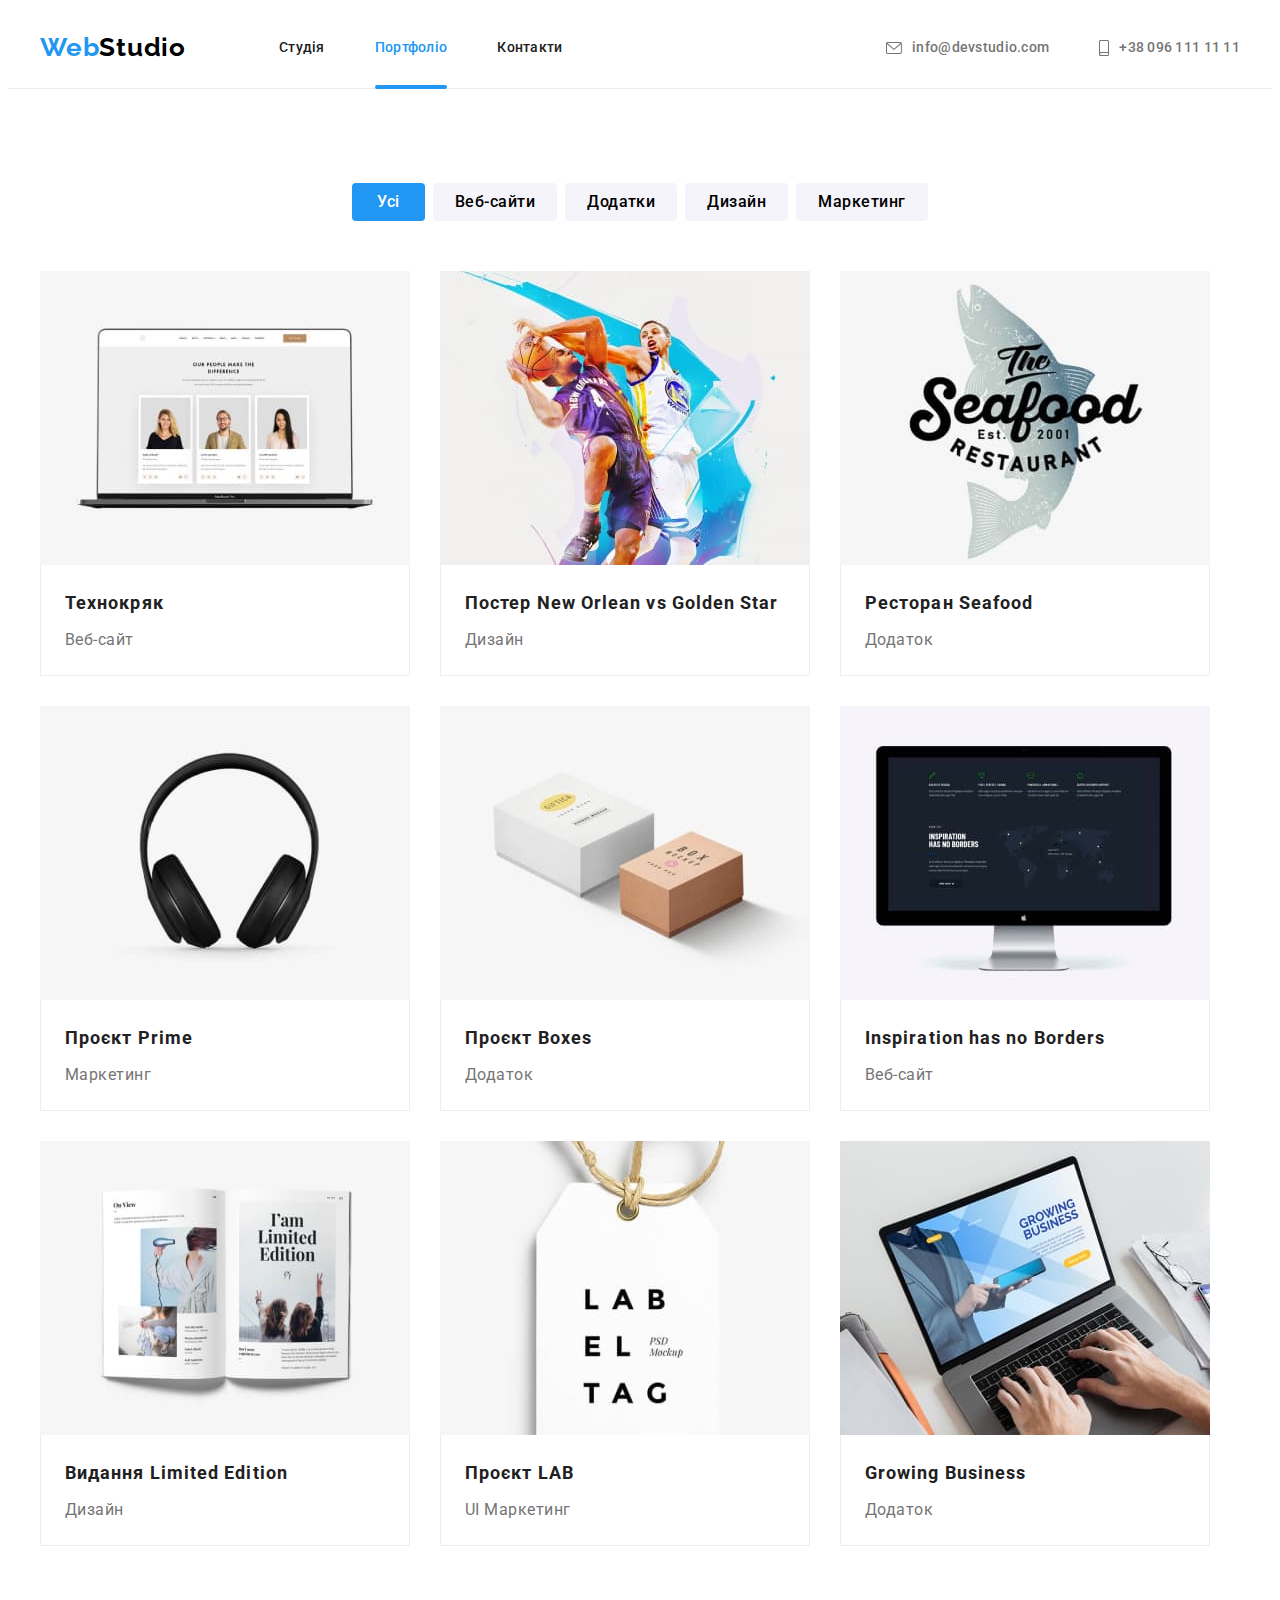
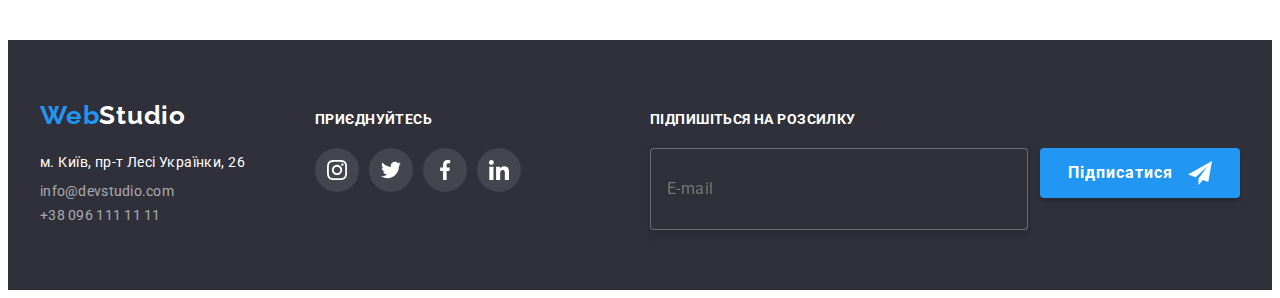
==== portfolio.html @ 71dc8948 "Initial commit" ====
<!DOCTYPE html>
<html lang="uk">
  <head>
    <meta charset="UTF-8" />
    <meta http-equiv="X-UA-Compatible" content="IE=edge" />
    <meta name="viewport" content="width=device-width, initial-scale=1.0" />
    <title>Document</title>
    <link rel="preconnect" href="https://fonts.googleapis.com" />
    <link rel="preconnect" href="https://fonts.gstatic.com" crossorigin />
    <link href="https://fonts.googleapis.com/css2?family=Raleway:wght@700&family=Roboto:wght@400;500;700;900&display=swap" rel="stylesheet" />
    <!-- Modern-normalize -->
    <link
      rel="stylesheet"
      href="https://cdnjs.cloudflare.com/ajax/libs/modern-normalize/1.1.0/modern-normalize.min.css"
      integrity="sha512-wpPYUAdjBVSE4KJnH1VR1HeZfpl1ub8YT/NKx4PuQ5NmX2tKuGu6U/JRp5y+Y8XG2tV+wKQpNHVUX03MfMFn9Q=="
      crossorigin="anonymous"
      referrerpolicy="no-referrer"
    />
    <link rel="stylesheet" href="./css/main.min.css" />
    <!-- <link rel="stylesheet" href="./css/styles.css" /> -->
  </head>

  <body>
    <!--Шапка сайта-->
    <header class="header">
      <div class="container header__container">
        <a href="./index.html" class="logo" lang="en"><span class="logo-web">Web</span>Studio</a>
        <nav>
          <ul class="header__list">
            <li class="header__item"><a href="./index.html" class="header__link">Студія</a></li>
            <li class="header__item"><a href="./portfolio.html" class="header__link--act">Портфоліо</a></li>
            <li class="header__item"><a href="" class="header__link">Контакти</a></li>
          </ul>
        </nav>
        <ul class="header-contact">
          <li class="header-contact__item">
            <a href="mailto:info@devstudio.com" class="header-contact__link"
              ><svg class="header-contact__icon" width="16" height="12">
                <use xlink:href="./images/portfolioimg/hw-4/symbol-defs.svg#email"></use></svg
              >info@devstudio.com</a
            >
          </li>
          <li class="header-contact__item">
            <a href="tel:+380961111111" class="header-contact__link"
              ><svg class="header-contact__icon" width="10" height="16">
                <use xlink:href="./images/portfolioimg/hw-4/symbol-defs.svg#phone"></use></svg
              >+38 096 111 11 11</a
            >
          </li>
        </ul>
      </div>
    </header>
    <main class="main-portfolio">
      <section class="portfolio">
        <div class="container">
          <h1 class="portfolio__hidden-txt">наші послуги</h1>
          <ul class="portfolio__list">
            <li class="portfolio__item"><button class="portfolio__button--act" name="choise" value="mainbutton" type="button">Усі</button></li>
            <li class="portfolio__item"><button class="portfolio__button" name="choise" value="mainbutton" type="button">Веб-сайти</button></li>
            <li class="portfolio__item"><button class="portfolio__button" name="choise" value="mainbutton" type="button">Додатки</button></li>
            <li class="portfolio__item"><button class="portfolio__button" name="choise" value="mainbutton" type="button">Дизайн</button></li>
            <li class="portfolio__item"><button class="portfolio__button" name="choise" value="mainbutton" type="button">Маркетинг</button></li>
          </ul>
          <ul class="portfolio__card-list">
            <li class="portfolio__card-item">
              <a class="portfolio__card-link" href="#">
                <div class="portfolio__card-position">
                  <img src="./images/portfolioimg/img.jpg" class="portfolio__card-foto" alt="фото трьох людей" width="370" height="294" />
                  <p class="portfolio__text">
                    Ресурс пропонує комплексні пропозиції з різним рівнем функціоналу та сервісів. Все це дозволить відвідувачу отримати вичерпні
                    відомості про компанію чи приватну особу.
                  </p>
                </div>
                <div class="portfolio__card-board">
                  <h2 class="portfolio__card-title">Технокряк</h2>
                  <p class="portfolio__card-text">Веб-сайт</p>
                </div>
              </a>
            </li>
            <li class="portfolio__card-item">
              <a class="portfolio__card-link" href="#">
                <div class="portfolio__card-position">
                  <img src="./images/portfolioimg/img(1).jpg" class="portfolio__card-foto" alt="два баскетлолиста" width="370" height="294" />
                  <p class="portfolio__text">
                    Ресурс пропонує комплексні пропозиції з різним рівнем функціоналу та сервісів. Все це дозволить відвідувачу отримати вичерпні
                    відомості про компанію чи приватну особу.
                  </p>
                </div>
                <div class="portfolio__card-board">
                  <h2 class="portfolio__card-title">Постер <span lang="en">New Orlean vs Golden Star</span></h2>
                  <p class="portfolio__card-text">Дизайн</p>
                </div>
              </a>
            </li>
            <li class="portfolio__card-item">
              <a class="portfolio__card-link" href="#">
                <div class="portfolio__card-position">
                  <img src="./images/portfolioimg/img(2).jpg" class="portfolio__card-foto" alt="логотіп ресторану" width="370" height="294" />
                  <p class="portfolio__text">
                    Ресурс пропонує комплексні пропозиції з різним рівнем функціоналу та сервісів. Все це дозволить відвідувачу отримати вичерпні
                    відомості про компанію чи приватну особу.
                  </p>
                </div>
                <div class="portfolio__card-board">
                  <h2 class="portfolio__card-title">Ресторан <span lang="en">Seafood</span></h2>
                  <p class="portfolio__card-text">Додаток</p>
                </div>
              </a>
            </li>
            <li class="portfolio__card-item">
              <a class="portfolio__card-link" href="#">
                <div class="portfolio__card-position">
                  <img src="./images/portfolioimg/img(3).jpg" class="portfolio__card-foto" alt="навушники" width="370" height="294" />
                  <p class="portfolio__text">
                    Ресурс пропонує комплексні пропозиції з різним рівнем функціоналу та сервісів. Все це дозволить відвідувачу отримати вичерпні
                    відомості про компанію чи приватну особу.
                  </p>
                </div>
                <div class="portfolio__card-board">
                  <h2 class="portfolio__card-title">Проєкт <span lang="en">Prime</span></h2>
                  <p class="portfolio__card-text">Маркетинг</p>
                </div>
              </a>
            </li>
            <li class="portfolio__card-item">
              <a class="portfolio__card-link" href="#">
                <div class="portfolio__card-position">
                  <img src="./images/portfolioimg/img(4).jpg" class="portfolio__card-foto" alt="дві коробки" width="370" height="294" />
                  <p class="portfolio__text">
                    Ресурс пропонує комплексні пропозиції з різним рівнем функціоналу та сервісів. Все це дозволить відвідувачу отримати вичерпні
                    відомості про компанію чи приватну особу.
                  </p>
                </div>
                <div class="portfolio__card-board">
                  <h2 class="portfolio__card-title">Проєкт <span lang="en">Boxes</span></h2>
                  <p class="portfolio__card-text">Додаток</p>
                </div>
              </a>
            </li>
            <li class="portfolio__card-item">
              <a class="portfolio__card-link" href="#">
                <div class="portfolio__card-position">
                  <img src="./images/portfolioimg/img(5).jpg" class="portfolio__card-foto" alt="монітор компьютера" width="370" height="294" />
                  <p class="portfolio__text">
                    Ресурс пропонує комплексні пропозиції з різним рівнем функціоналу та сервісів. Все це дозволить відвідувачу отримати вичерпні
                    відомості про компанію чи приватну особу.
                  </p>
                </div>
                <div class="portfolio__card-board">
                  <h2 class="portfolio__card-title" lang="en">Inspiration has no Borders</h2>
                  <p class="portfolio__card-text">Веб-сайт</p>
                </div>
              </a>
            </li>
            <li class="portfolio__card-item">
              <a class="portfolio__card-link" href="#">
                <div class="portfolio__card-position">
                  <img src="./images/portfolioimg/img(6).jpg" class="portfolio__card-foto" alt="розгорнута книга" width="370" height="294" />
                  <p class="portfolio__text">
                    Ресурс пропонує комплексні пропозиції з різним рівнем функціоналу та сервісів. Все це дозволить відвідувачу отримати вичерпні
                    відомості про компанію чи приватну особу.
                  </p>
                </div>
                <div class="portfolio__card-board">
                  <h2 class="portfolio__card-title">Видання <span lang="en">Limited Edition</span></h2>
                  <p class="portfolio__card-text">Дизайн</p>
                </div>
              </a>
            </li>
            <li class="portfolio__card-item">
              <a class="portfolio__card-link" href="#">
                <div class="portfolio__card-position">
                  <img src="./images/portfolioimg/img(7).jpg" class="portfolio__card-foto" alt="етикетка" width="370" height="294" />
                  <p class="portfolio__text">
                    Ресурс пропонує комплексні пропозиції з різним рівнем функціоналу та сервісів. Все це дозволить відвідувачу отримати вичерпні
                    відомості про компанію чи приватну особу.
                  </p>
                </div>
                <div class="portfolio__card-board">
                  <h2 class="portfolio__card-title">Проєкт <span lang="en">LAB</span></h2>
                  <p class="portfolio__card-text">UI Маркетинг</p>
                </div>
              </a>
            </li>
            <li class="portfolio__card-item">
              <a class="portfolio__card-link" href="#">
                <div class="portfolio__card-position">
                  <img
                    src="./images/portfolioimg/img(8).jpg"
                    class="portfolio__card-foto"
                    alt="чоловічі руки працюють за ноутбуком"
                    width="370"
                    height="294"
                  />
                  <p class="portfolio__text">
                    Ресурс пропонує комплексні пропозиції з різним рівнем функціоналу та сервісів. Все це дозволить відвідувачу отримати вичерпні
                    відомості про компанію чи приватну особу.
                  </p>
                </div>
                <div class="portfolio__card-board">
                  <h2 class="portfolio__card-title" lang="en">Growing Business</h2>
                  <p class="portfolio__card-text">Додаток</p>
                </div>
              </a>
            </li>
          </ul>
        </div>
      </section>
    </main>
    <footer class="footer">
      <div class="container footer__container">
        <div>
          <a href="./index.html" class="footer__logo" lang="en"><span class="logo-web">Web</span>Studio</a>
          <address class="footer__address">
            <ul class="footer__list">
              <li class="footer__item"><a href="" class="footer__map">м. Київ, пр-т Лесі Українки, 26</a></li>
              <li class="footer__item"><a href="mailto:info@devstudio.com" class="footer__contact">info@devstudio.com</a></li>
              <li class="footer__item"><a href="tel:+380961111111" class="footer__contact">+38 096 111 11 11</a></li>
            </ul>
          </address>
        </div>
        <div class="footer__goin">
          <p class="footer__title">приєднуйтесь</p>
          <ul class="footer__soc-list">
            <li class="footer__soc-item">
              <a href="#" class="footer__soc-link">
                <svg class="footer__soc-icon" width="20" height="20">
                  <use xlink:href="./images/portfolioimg/hw-4/symbol-defs.svg#instagram"></use>
                </svg>
              </a>
            </li>
            <li class="footer__soc-item">
              <a href="#" class="footer__soc-link">
                <svg class="footer__soc-icon" width="20" height="20">
                  <use xlink:href="./images/portfolioimg/hw-4/symbol-defs.svg#twitter"></use>
                </svg>
              </a>
            </li>
            <li class="footer__soc-item">
              <a href="#" class="footer__soc-link">
                <svg class="footer__soc-icon" width="20" height="20">
                  <use xlink:href="./images/portfolioimg/hw-4/symbol-defs.svg#facebook"></use>
                </svg>
              </a>
            </li>
            <li class="footer__soc-item">
              <a href="#" class="footer__soc-link">
                <svg class="footer__soc-icon" width="20" height="20">
                  <use xlink:href="./images/portfolioimg/hw-4/symbol-defs.svg#linkedin"></use>
                </svg>
              </a>
            </li>
          </ul>
        </div>
        <div class="footer__subscribe">
          <p class="footer__subscribe-title">Підпишіться на розсилку</p>
          <form action="#" class="footer__subscribe-form">
            <input type="email" name="email" class="footer__subscribe-email" placeholder="E-mail" />
            <button type="submit" class="footer__subscribe-button">
              Підписатися<svg width="24" height="24" class="footer__subscribe-img">
                <use xlink:href="./images/portfolioimg/hw-4/symbol-defs.svg#icon-icon-send"></use>
              </svg>
            </button>
          </form>
        </div>
      </div>
    </footer>
  </body>
</html>
---- css/main.min.css ----
body{background-color:#fff;color:#757575;font-family:roboto,sans-serif}ul{list-style:none;margin:0;padding:0}.container{width:1200px;padding-left:15px;padding-right:15px;margin-left:auto;margin-right:auto}h1,h2,h3,h4,h5,h6,p{margin:0}img{display:block;max-width:100%;height:auto}section{padding-top:94px;padding-bottom:94px}.header{background-color:#fff;border-bottom:1px solid #ececec}.header__container{display:-webkit-box;display:-ms-flexbox;display:flex;-webkit-box-align:center;-ms-flex-align:center;align-items:center}nav{display:-webkit-box;display:-ms-flexbox;display:flex;-webkit-box-pack:center;-ms-flex-pack:center;justify-content:center}.header__item{margin-right:50px}.header__item:last-child{margin-right:0}.logo{padding-top:24px;padding-bottom:25px;display:-webkit-inline-box;display:-ms-inline-flexbox;display:inline-flex;margin-right:93px;font-family:Raleway;font-size:26px;font-weight:700;line-height:1.19;letter-spacing:.03em;color:#000;text-decoration:none}.logo-web{color:#2196f3}.header__list{display:-webkit-box;display:-ms-flexbox;display:flex;-webkit-box-orient:horizontal;-webkit-box-direction:normal;-ms-flex-direction:row;flex-direction:row}.header__link,.header__link--act{display:inline-block;padding-top:32px;padding-bottom:32px;font-size:14px;font-weight:500;line-height:1.14;letter-spacing:.02em;color:#212121;text-decoration:none;-webkit-transition:color 250ms cubic-bezier(0.4, 0, 0.2, 1);transition:color 250ms cubic-bezier(0.4, 0, 0.2, 1)}.header__link:hover,.header__link--act:hover,.header__link:focus,.header__link--act:focus{color:#2196f3}.header__link--act{color:#2196f3;position:relative}.header__link--act:hover,.header__link--act:focus{color:#2196f3}.header__link--act::after{content:"";position:absolute;bottom:-1px;left:0;display:block;width:100%;height:4px;background-color:#2196f3;border-radius:2px}.header-contact{margin-left:auto;display:-webkit-box;display:-ms-flexbox;display:flex;-webkit-box-orient:horizontal;-webkit-box-direction:normal;-ms-flex-direction:row;flex-direction:row}.header-contact__item{margin-right:50px}.header-contact__item:last-child{margin-right:0}.header-contact__link{display:-webkit-box;display:-ms-flexbox;display:flex;-webkit-box-align:center;-ms-flex-align:center;align-items:center;padding-top:32px;padding-bottom:32px;font-size:14px;font-weight:500;line-height:1.14;letter-spacing:.02em;color:#757575;text-decoration:none;-webkit-transition:color 250ms cubic-bezier(0.4, 0, 0.2, 1);transition:color 250ms cubic-bezier(0.4, 0, 0.2, 1)}.header-contact__link:hover,.header-contact__link:focus{color:#2196f3}.header-contact__link:hover .header-contact__icon,.header-contact__link:focus .header-contact__icon{fill:#2196f3}.header-contact__icon{fill:#757575;margin-right:10px;-webkit-transition:fill 250ms cubic-bezier(0.4, 0, 0.2, 1);transition:fill 250ms cubic-bezier(0.4, 0, 0.2, 1)}.hero{padding-top:200px;padding-bottom:200px}.hero>.hero__container{text-align:center;width:700px;padding-left:15px;padding-right:15px;margin-left:auto;margin-right:auto}.bg-hero{max-width:1600px;min-height:600px;margin-left:auto;margin-right:auto;background-image:-webkit-gradient(linear, left top, right top, from(rgba(47, 48, 58, 0.4)), to(rgba(47, 48, 58, 0.4))),url(../images/Img\(background\).jpg);background-image:linear-gradient(to right, rgba(47, 48, 58, 0.4), rgba(47, 48, 58, 0.4)),url(../images/Img\(background\).jpg);background-repeat:no-repeat;background-position:center;background-size:cover;background-color:#2f303a}.hero__slogan{font-size:44px;font-weight:900;line-height:1.36;letter-spacing:.06em;margin-bottom:30px;text-transform:uppercase;color:#fff}.hero__button{font-family:inherit;font-size:16px;font-weight:700;line-height:1.87;letter-spacing:.06em;border-radius:4px;padding:10px 32px;display:inline-block;min-width:216px;text-align:center;border:0px;cursor:pointer;color:#fff;background-color:#2196f3;-webkit-transition:background-color 250ms cubic-bezier(0.4, 0, 0.2, 1);transition:background-color 250ms cubic-bezier(0.4, 0, 0.2, 1)}.hero__button:hover,.hero__button:focus{background-color:#188ce8}.backdrop{z-index:5;position:fixed;top:0;left:0;width:100%;height:100%;background:rgba(0,0,0,.2);opacity:1;-webkit-transition:opacity 1400ms linear,visibility 1400ms linear;transition:opacity 1400ms linear,visibility 1400ms linear}.backdrop.is-hidden{opacity:0;visibility:hidden;pointer-events:none}.backdrop.is-hidden .modal{opacity:0;visibility:hidden;pointer-events:none;-webkit-transform:translate(-50%, -50%) scale(1) rotate(0deg);transform:translate(-50%, -50%) scale(1) rotate(0deg);-webkit-transition:opacity 1400ms linear,visibility 1400ms linear;transition:opacity 1400ms linear,visibility 1400ms linear}.modal{position:absolute;top:50%;left:50%;-webkit-transform:translate(-50%, -50%);transform:translate(-50%, -50%);width:528px;height:581px;background:#fff;-webkit-box-shadow:0px 1px 3px rgba(0,0,0,.12),0px 1px 1px rgba(0,0,0,.14),0px 2px 1px rgba(0,0,0,.2);box-shadow:0px 1px 3px rgba(0,0,0,.12),0px 1px 1px rgba(0,0,0,.14),0px 2px 1px rgba(0,0,0,.2);border-radius:4px;-webkit-transition:-webkit-transform 500ms ease-in-out;transition:-webkit-transform 500ms ease-in-out;transition:transform 500ms ease-in-out;transition:transform 500ms ease-in-out, -webkit-transform 500ms ease-in-out;padding:40px}.modal__btn{position:absolute;top:8px;right:8px;display:-webkit-box;display:-ms-flexbox;display:flex;-webkit-box-align:center;-ms-flex-align:center;align-items:center;-webkit-box-pack:center;-ms-flex-pack:center;justify-content:center;width:30px;height:30px;background:#fff;border:1px solid rgba(0,0,0,.1);border-radius:50%;cursor:pointer}.modal__btn>.modal-btn__icon{fill:#000;-webkit-transition:fill 250ms cubic-bezier(0.4, 0, 0.2, 1);transition:fill 250ms cubic-bezier(0.4, 0, 0.2, 1)}.modal__btn:hover .modal-btn__icon,.modal__btn:focus .modal-btn__icon{fill:#2196f3}.register-form__visually-hidden{position:absolute;width:1px;height:1px;margin:-1px;border:0;padding:0;white-space:nowrap;-webkit-clip-path:inset(100%);clip-path:inset(100%);clip:rect(0 0 0 0);overflow:hidden}.register-form__heading{display:block;text-align:center;font-size:20px;margin-bottom:12px;color:#212121;line-height:1.15;letter-spacing:.03em}.register-form__group{margin-bottom:20px}.register-form__label{position:relative;display:block;margin-bottom:10px}.register-form__label:last-child{margin-bottom:0}.register-form__name{display:block;font-size:12px;margin-bottom:4px;line-height:1.1666666667}.register-form__input{width:100%;display:block;height:40px;padding-left:42px;padding-right:42px;border:1px solid rgba(33,33,33,.2);border-radius:4px;outline:rgba(0,0,0,0);-webkit-transition:border-color 400ms;transition:border-color 400ms}.register-form__input:focus,.register-form__input:hover{border-color:#2196f3}.register-form__input:focus~.register-form__icon,.register-form__input:hover~.register-form__icon{fill:#2196f3}.register-form__icon{position:absolute;fill:#212121;top:50%;left:10px;-webkit-transition:fill 400ms;transition:fill 400ms}.register-form__title{display:block;font-size:14px;margin-bottom:4px}.register-form__message{display:block;width:100%;height:120px;padding:18px;font-size:14px;resize:none;outline:rgba(0,0,0,0);border:1px solid rgba(33,33,33,.2);border-radius:4px}.register-form__message::-webkit-input-placeholder{font-size:12px}.register-form__message::-moz-placeholder{font-size:12px}.register-form__message:-ms-input-placeholder{font-size:12px}.register-form__message::-ms-input-placeholder{font-size:12px}.register-form__message::placeholder{font-size:12px}.register-form__message:focus,.register-form__message:hover{border-color:#2196f3}.register-form__agreement{display:-webkit-box;display:-ms-flexbox;display:flex;-webkit-box-align:center;-ms-flex-align:center;align-items:center;-webkit-box-pack:center;-ms-flex-pack:center;justify-content:center;gap:10px;margin-bottom:30px}.register-form__icon-checked{opacity:0;fill:#188ce8;-webkit-transition:opacity 400ms;transition:opacity 400ms}.register-form__checkbox:checked+.register-form__agreement-icons .register-form__icon-checked{opacity:1}.register-form__icon-unchecked{-webkit-transition:opacity 400ms;transition:opacity 400ms}.register-form__checkbox:checked+.register-form__agreement-icons .register-form__icon-unchecked{opacity:0}.register-form__checkbox+.register-form__agreement-icons .register-form__icon-unchecked{-webkit-transition:opacity 250ms cubic-bezier(0.4, 0, 0.2, 1);transition:opacity 250ms cubic-bezier(0.4, 0, 0.2, 1)}.register-form__checkbox:focus+.register-form__agreement-icons .register-form__icon-unchecked{opacity:0}.register-form__checkbox:focus+.register-form__agreement-icons{border-radius:2px;border:2px solid #188ce8}.register-form__checkbox:focus+.register-form__agreement-icons{-webkit-transition:border 250ms cubic-bezier(0.4, 0, 0.2, 1);transition:border 250ms cubic-bezier(0.4, 0, 0.2, 1)}.register-form__desc{font-size:14px;-webkit-user-select:none;-moz-user-select:none;-ms-user-select:none;user-select:none}.register-form__link{color:#2196f3}.register-form__btn{font-family:inherit;font-size:16px;font-weight:700;line-height:1.87;letter-spacing:.06em;border-radius:4px;padding:10px 52px;min-width:200px;min-height:50px;text-align:center;border:0px;cursor:pointer;color:#fff;background-color:#2196f3;-webkit-transition:background-color 250ms cubic-bezier(0.4, 0, 0.2, 1);transition:background-color 250ms cubic-bezier(0.4, 0, 0.2, 1);display:block;margin:0 auto}.register-form__btn:hover,.register-form__btn:focus{background-color:#188ce8}.feature__hiden-txt{position:absolute;width:1px;height:1px;margin:-1px;border:0;padding:0;white-space:nowrap;-webkit-clip-path:inset(100%);clip-path:inset(100%);clip:rect(0 0 0 0);overflow:hidden}.feature__list{display:-webkit-inline-box;display:-ms-inline-flexbox;display:inline-flex}.feature__item{-ms-flex-preferred-size:270px;flex-basis:270px;margin-right:30px}.feature__item:last-child{margin-right:0}.feature__directions-link{display:-webkit-box;display:-ms-flexbox;display:flex;-webkit-box-align:center;-ms-flex-align:center;align-items:center;-webkit-box-pack:center;-ms-flex-pack:center;justify-content:center;width:270px;height:120px;background:#f5f4fa;border-radius:4px;margin-bottom:30px}.feature__directions-icon{fill:#afb1b8}.feature__title{margin-top:0;margin-bottom:10px;font-size:14px;font-weight:700;line-height:1.14;letter-spacing:.03em;color:#212121;text-transform:uppercase}.feature__txt{margin-top:0;margin-bottom:0;font-size:14px;line-height:1.71;letter-spacing:.03em;color:#757575}.services{padding-top:0}.services__title{margin-bottom:50px;font-size:36px;font-weight:700;line-height:1.16;letter-spacing:.03em;text-align:center;color:#212121}.services__list{display:-webkit-box;display:-ms-flexbox;display:flex;gap:30px}.services__item{display:-webkit-box;display:-ms-flexbox;display:flex}.services__box-imgtext{position:relative}.services__imgtext{position:absolute;bottom:0;width:370px;height:70px;display:-webkit-box;display:-ms-flexbox;display:flex;-webkit-box-pack:center;-ms-flex-pack:center;justify-content:center;-webkit-box-align:center;-ms-flex-align:center;align-items:center;font-weight:700;font-size:14px;line-height:1.14;text-align:center;letter-spacing:.03em;text-transform:uppercase;color:#fff;background:rgba(47,48,58,.8)}.team{text-align:center;background-color:#f5f4fa}.team__title{margin-bottom:50px;font-size:36px;font-weight:700;line-height:1.16;letter-spacing:.03em;text-align:center;color:#212121}.team__list{display:-webkit-box;display:-ms-flexbox;display:flex;gap:30px}.team__item{background-color:#fff;border-radius:4px;width:270px;-webkit-box-shadow:0px 1px 3px rgba(0,0,0,.12),0px 1px 1px rgba(0,0,0,.14),0px 2px 1px rgba(0,0,0,.2);box-shadow:0px 1px 3px rgba(0,0,0,.12),0px 1px 1px rgba(0,0,0,.14),0px 2px 1px rgba(0,0,0,.2)}.team__item:last-child{margin-right:0}.team__foto{margin-top:0}.team__box{display:-webkit-box;display:-ms-flexbox;display:flex;-webkit-box-orient:vertical;-webkit-box-direction:normal;-ms-flex-direction:column;flex-direction:column;padding:30px}.team__works-name{margin-bottom:10px;font-size:16px;font-weight:500;line-height:1.18;letter-spacing:.03em;color:#212121}.team__works-profession{font-size:16px;line-height:1.18;letter-spacing:.03em;margin-bottom:16px}.team__socnet-list{display:-webkit-box;display:-ms-flexbox;display:flex;-webkit-box-pack:center;-ms-flex-pack:center;justify-content:center}.team__socnet-item{width:44px;height:44px;margin-right:10px}.team__socnet-item:last-child{margin-right:0px}.team__socnet-link{display:-webkit-box;display:-ms-flexbox;display:flex;-webkit-box-align:center;-ms-flex-align:center;align-items:center;-webkit-box-pack:center;-ms-flex-pack:center;justify-content:center;width:100%;height:100%;border-radius:50%;background-color:#fff;fill:#afb1b8;-webkit-transition:background-color 250ms cubic-bezier(0.4, 0, 0.2, 1),fill 250ms cubic-bezier(0.4, 0, 0.2, 1);transition:background-color 250ms cubic-bezier(0.4, 0, 0.2, 1),fill 250ms cubic-bezier(0.4, 0, 0.2, 1)}.team__socnet-link:hover,.team__socnet-link:focus{background-color:#2196f3;color:#fff;cursor:pointer}.team__socnet-link:hover .team__socnet-icon,.team__socnet-link:focus .team__socnet-icon{fill:#fff}.team__socnet-icon{fill:#afb1b8;-webkit-transition:fill 250ms cubic-bezier(0.4, 0, 0.2, 1);transition:fill 250ms cubic-bezier(0.4, 0, 0.2, 1)}.client__title{margin-bottom:50px;font-size:36px;font-weight:700;line-height:1.16;letter-spacing:.03em;text-align:center;color:#212121}.client__list{display:-webkit-box;display:-ms-flexbox;display:flex;-webkit-box-pack:center;-ms-flex-pack:center;justify-content:center;margin-top:50px}.client__item{width:170px;height:92px;margin-right:30px}.client__item:last-child{margin-right:0px}.client__link{display:-webkit-box;display:-ms-flexbox;display:flex;-webkit-box-align:center;-ms-flex-align:center;align-items:center;-webkit-box-pack:center;-ms-flex-pack:center;justify-content:center;width:100%;height:100%;outline:rgba(0,0,0,0);border:1px solid #afb1b8;border-radius:4px;background-color:#fff;-webkit-transition:border-color 250ms cubic-bezier(0.4, 0, 0.2, 1),fill 250ms cubic-bezier(0.4, 0, 0.2, 1);transition:border-color 250ms cubic-bezier(0.4, 0, 0.2, 1),fill 250ms cubic-bezier(0.4, 0, 0.2, 1)}.client__link:hover,.client__link:focus{border:1px solid #2196f3}.client__link:hover .client__logo,.client__link:focus .client__logo{fill:#2196f3}.client__logo{fill:#afb1b8;-webkit-transition:fill 250ms cubic-bezier(0.4, 0, 0.2, 1);transition:fill 250ms cubic-bezier(0.4, 0, 0.2, 1)}.footer{padding-bottom:60px;padding-top:60px;background-color:#2f303a}.footer__container{display:-webkit-box;display:-ms-flexbox;display:flex;-webkit-box-align:baseline;-ms-flex-align:baseline;align-items:baseline}.footer__logo{display:-webkit-box;display:-ms-flexbox;display:flex;margin-bottom:20px;font-family:raleway;font-size:26px;font-weight:700;line-height:1.19;letter-spacing:.03em;color:#fff;text-decoration:none}.footer__address{font-style:normal}.footer__item{margin-bottom:9px;display:-webkit-box;display:-ms-flexbox;display:flex;-webkit-box-orient:vertical;-webkit-box-direction:normal;-ms-flex-direction:column;flex-direction:column}.footer__item:last-child{margin-bottom:0}.footer__map{font-size:14px;line-height:1.71;letter-spacing:.03em;color:#fff;text-decoration:none;-webkit-transition:color 250ms cubic-bezier(0.4, 0, 0.2, 1);transition:color 250ms cubic-bezier(0.4, 0, 0.2, 1)}.footer__map:hover,.footer__map:focus{color:#2196f3}.footer__contact{font-size:14px;font-weight:400;line-height:1.14;letter-spacing:.02em;color:rgba(255,255,255,.6);text-decoration:none;-webkit-transition:color 250ms cubic-bezier(0.4, 0, 0.2, 1);transition:color 250ms cubic-bezier(0.4, 0, 0.2, 1)}.footer__contact:hover,.footer__contact:focus{color:#2196f3}.footer__goin{margin-left:70px}.footer__title{font-weight:700;font-size:14px;line-height:1.14;letter-spacing:.03em;text-transform:uppercase;color:#fff;margin-bottom:20px}.footer__soc-list{display:-webkit-box;display:-ms-flexbox;display:flex;-webkit-box-pack:normal;-ms-flex-pack:normal;justify-content:normal}.footer__soc-item{width:44px;height:44px;margin-right:10px}.footer__soc-item:last-child{margin-right:0px}.footer__soc-link{display:-webkit-box;display:-ms-flexbox;display:flex;-webkit-box-align:center;-ms-flex-align:center;align-items:center;-webkit-box-pack:center;-ms-flex-pack:center;justify-content:center;width:100%;height:100%;border-radius:50%;background-color:rgba(255,255,255,.1);-webkit-transition:background-color 250ms cubic-bezier(0.4, 0, 0.2, 1);transition:background-color 250ms cubic-bezier(0.4, 0, 0.2, 1)}.footer__soc-link:hover,.footer__soc-link:focus{background-color:#2196f3;cursor:pointer}.footer__soc-link:hover .footer__soc-icon,.footer__soc-link:focus .footer__soc-icon{fill:#fff}.footer__soc-icon{fill:#fff;-webkit-transition:fill 250ms cubic-bezier(0.4, 0, 0.2, 1);transition:fill 250ms cubic-bezier(0.4, 0, 0.2, 1)}.footer__subscribe{margin-left:auto}.footer__subscribe-title{font-weight:700;font-size:14px;line-height:1.14;letter-spacing:.03em;text-transform:uppercase;color:#fff;margin-bottom:20px}.footer__subscribe-form{display:-webkit-box;display:-ms-flexbox;display:flex}.footer__subscribe-email{outline:none;width:358px;height:50px;border:1px solid rgba(255,255,255,.3);-webkit-filter:drop-shadow(0px 4px 4px rgba(0, 0, 0, 0.15));filter:drop-shadow(0px 4px 4px rgba(0, 0, 0, 0.15));background:#2f303a;border-radius:4px;margin-right:12px;padding-top:15px;padding-left:16px;padding-bottom:15px;font-family:"Roboto";font-weight:400;font-size:16px;letter-spacing:.03em;color:rgba(255,255,255,.6);-webkit-transition:border-color 250ms cubic-bezier(0.4, 0, 0.2, 1);transition:border-color 250ms cubic-bezier(0.4, 0, 0.2, 1)}.footer__subscribe-email:hover,.footer__subscribe-email:focus{border-color:#188ce8}.footer__subscribe-button{width:200px;display:-webkit-inline-box;display:-ms-inline-flexbox;display:inline-flex;height:50px;background:#2196f3;-webkit-box-shadow:0px 4px 4px rgba(0,0,0,.15);box-shadow:0px 4px 4px rgba(0,0,0,.15);border:0 #2196f3;border-radius:4px;font-family:"Roboto";font-weight:700;font-size:16px;line-height:1.88;letter-spacing:.06em;color:#fff;cursor:pointer;padding:10px 28px;gap:10px;-webkit-transition:background-color 250ms cubic-bezier(0.4, 0, 0.2, 1);transition:background-color 250ms cubic-bezier(0.4, 0, 0.2, 1);-webkit-box-align:center;-ms-flex-align:center;align-items:center;-webkit-box-pack:justify;-ms-flex-pack:justify;justify-content:space-between;-ms-flex-wrap:wrap;flex-wrap:wrap}.footer__subscribe-button:hover,.footer__subscribe-button:focus{background-color:#188ce8}.portfolio__hidden-txt{position:absolute;width:1px;height:1px;margin:-1px;border:0;padding:0;white-space:nowrap;-webkit-clip-path:inset(100%);clip-path:inset(100%);clip:rect(0 0 0 0);overflow:hidden}.portfolio__list{display:-webkit-box;display:-ms-flexbox;display:flex;-webkit-box-pack:center;-ms-flex-pack:center;justify-content:center;margin-bottom:50px}.portfolio__item{display:inline flex;margin-right:8px}.portfolio__item:last-child{margin-right:0}.portfolio__button{font-family:inherit;font-size:16px;font-weight:500;line-height:1.62;letter-spacing:.03em;border-radius:4px;padding:6px 22px;display:inline-block;min-width:73px;text-align:center;border:0px;cursor:pointer;background-color:#f5f4fa;-webkit-transition:background-color 250ms cubic-bezier(0.4, 0, 0.2, 1),color 250ms cubic-bezier(0.4, 0, 0.2, 1),-webkit-box-shadow 250ms cubic-bezier(0.4, 0, 0.2, 1);transition:background-color 250ms cubic-bezier(0.4, 0, 0.2, 1),color 250ms cubic-bezier(0.4, 0, 0.2, 1),-webkit-box-shadow 250ms cubic-bezier(0.4, 0, 0.2, 1);transition:background-color 250ms cubic-bezier(0.4, 0, 0.2, 1),color 250ms cubic-bezier(0.4, 0, 0.2, 1),box-shadow 250ms cubic-bezier(0.4, 0, 0.2, 1);transition:background-color 250ms cubic-bezier(0.4, 0, 0.2, 1),color 250ms cubic-bezier(0.4, 0, 0.2, 1),box-shadow 250ms cubic-bezier(0.4, 0, 0.2, 1),-webkit-box-shadow 250ms cubic-bezier(0.4, 0, 0.2, 1)}.portfolio__button:hover,.portfolio__button:focus{-webkit-box-shadow:0px 4px 4px rgba(0,0,0,.15);box-shadow:0px 4px 4px rgba(0,0,0,.15);color:#fff;background-color:#2196f3}.portfolio__button--act{font-family:inherit;font-size:16px;font-weight:500;line-height:1.62;letter-spacing:.03em;border-radius:4px;cursor:pointer;border:0px;display:inline-block;padding:6px 25px;color:#fff;background-color:#2196f3;-webkit-transition:background-color 250ms cubic-bezier(0.4, 0, 0.2, 1),color 250ms cubic-bezier(0.4, 0, 0.2, 1),-webkit-box-shadow 250ms cubic-bezier(0.4, 0, 0.2, 1);transition:background-color 250ms cubic-bezier(0.4, 0, 0.2, 1),color 250ms cubic-bezier(0.4, 0, 0.2, 1),-webkit-box-shadow 250ms cubic-bezier(0.4, 0, 0.2, 1);transition:background-color 250ms cubic-bezier(0.4, 0, 0.2, 1),color 250ms cubic-bezier(0.4, 0, 0.2, 1),box-shadow 250ms cubic-bezier(0.4, 0, 0.2, 1);transition:background-color 250ms cubic-bezier(0.4, 0, 0.2, 1),color 250ms cubic-bezier(0.4, 0, 0.2, 1),box-shadow 250ms cubic-bezier(0.4, 0, 0.2, 1),-webkit-box-shadow 250ms cubic-bezier(0.4, 0, 0.2, 1)}.portfolio__button--act:hover,.portfolio__button--act:focus{-webkit-box-shadow:0px 4px 4px rgba(0,0,0,.15);box-shadow:0px 4px 4px rgba(0,0,0,.15);color:#fff;background-color:#2196f3}.portfolio__card-list{display:-webkit-box;display:-ms-flexbox;display:flex;-ms-flex-wrap:wrap;flex-wrap:wrap;margin-right:-30px;margin-bottom:-30px}.portfolio__card-item{width:370px;margin-right:30px;margin-bottom:30px}.portfolio__card-link{display:inline-block;text-decoration:none;-webkit-transition:-webkit-box-shadow 250ms cubic-bezier(0.4, 0, 0.2, 1);transition:-webkit-box-shadow 250ms cubic-bezier(0.4, 0, 0.2, 1);transition:box-shadow 250ms cubic-bezier(0.4, 0, 0.2, 1);transition:box-shadow 250ms cubic-bezier(0.4, 0, 0.2, 1), -webkit-box-shadow 250ms cubic-bezier(0.4, 0, 0.2, 1)}.portfolio__card-link:hover,.portfolio__card-link:focus{-webkit-box-shadow:0px 1px 1px rgba(0,0,0,.12),0px 4px 4px rgba(0,0,0,.06),1px 4px 6px rgba(0,0,0,.16);box-shadow:0px 1px 1px rgba(0,0,0,.12),0px 4px 4px rgba(0,0,0,.06),1px 4px 6px rgba(0,0,0,.16)}.portfolio__card-link:hover .portfolio__text,.portfolio__card-link:focus .portfolio__text{-webkit-transform:translate(0);transform:translate(0)}.portfolio__card-position{position:relative;overflow:hidden}.portfolio__card-board{padding:20px 24px;border:1px solid #eee;border-top:none}.portfolio__card-title{margin-bottom:4px;font-size:18px;font-weight:700;line-height:2;letter-spacing:.06em;color:#212121}.portfolio__card-text{font-size:16px;line-height:1.87;letter-spacing:.03em;color:#757575}.portfolio__text{position:absolute;top:0;font-weight:400;font-size:18px;line-height:1.56;letter-spacing:.03em;color:#fff;background-color:rgba(33,150,243,.9);padding-top:63px;padding-right:24px;padding-bottom:63px;padding-left:24px;width:100%;height:100%;-webkit-transform:translateY(101%);transform:translateY(101%);-webkit-transition:-webkit-transform 250ms ease-in;transition:-webkit-transform 250ms ease-in;transition:transform 250ms ease-in;transition:transform 250ms ease-in, -webkit-transform 250ms ease-in}/*# sourceMappingURL=main.min.css.map */
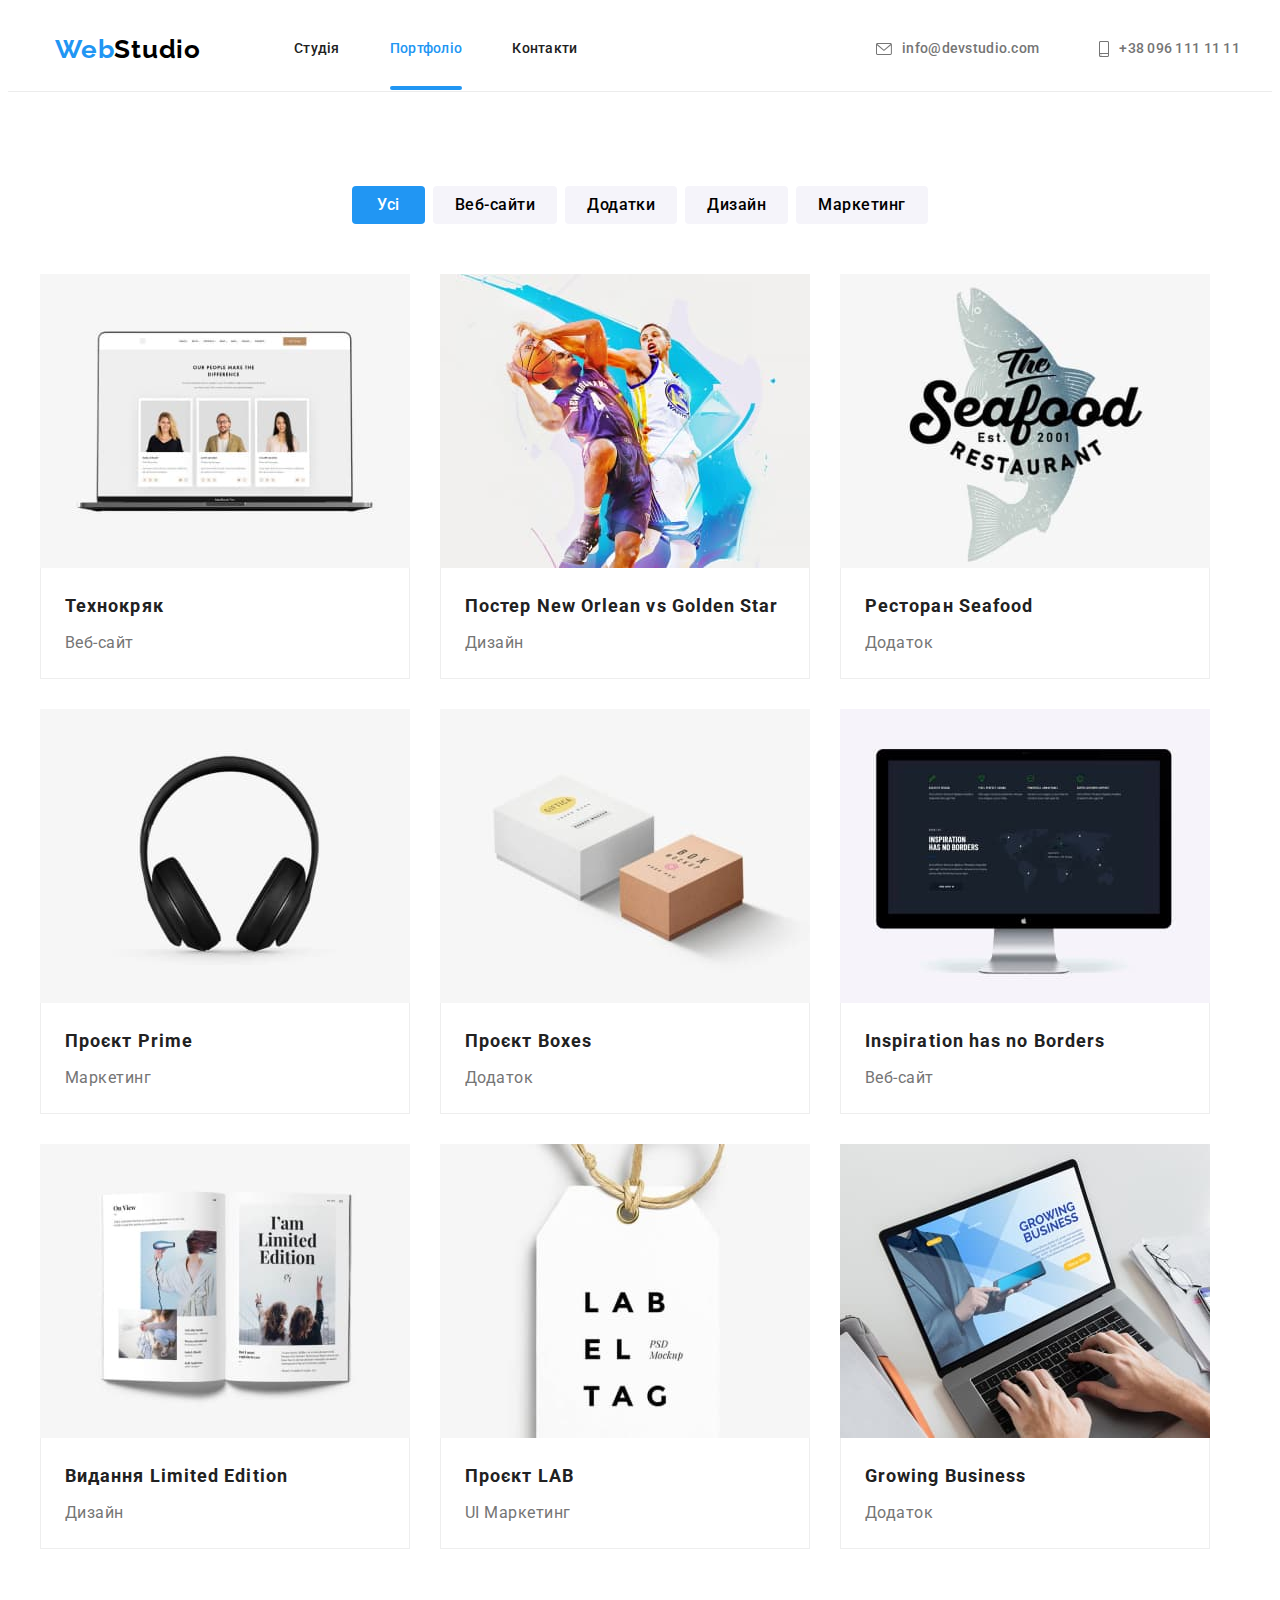
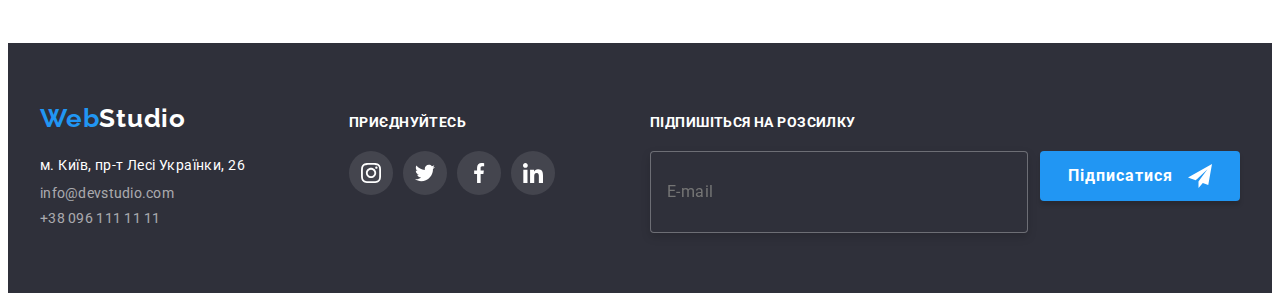
==== commit 9897c98c: "последние правки" ====
--- a/portfolio.html
+++ b/portfolio.html
@@ -19,12 +19,45 @@
     <link rel="stylesheet" href="./css/main.min.css" />
     <!-- <link rel="stylesheet" href="./css/styles.css" /> -->
   </head>
-
   <body>
     <!--Шапка сайта-->
     <header class="header">
       <div class="container header__container">
         <a href="./index.html" class="logo" lang="en"><span class="logo-web">Web</span>Studio</a>
+        <!-- jhfgfurgfyuegrfjthghr -->
+        <button class="menu-button" name="choise" value="mainbutton" type="button" data-modal-open1><svg class="header-contact__icon" width="40" height="40">
+          <use xlink:href="./images/symbol-defs.svg#icon-menu"></svg>
+        </button>
+        <div class="backdrop is-hidden" data-modal1>
+          <div class="mobmodal-modal">
+            <button type="button" class="modal__btnmob" data-modal-close1>
+              <svg class="modal-btn__icon" width="18" height="18">
+                <use xlink:href="./images/symbol-defs.svg#icon-close_24px"></use>
+              </svg>
+            </button>
+          <ul class="mobmodal-nav">
+            <li class="mobmodal-nav__item"><a href="./index.html" class="mobmodal-nav__link">Студія</a></li>
+            <li class="mobmodal-nav__item"><a href="./portfolio.html" class="mobmodal-nav__link-act">Портфоліо</a></li>
+            <li class="mobmodal-nav__item"><a href="#" class="mobmodal-nav__link">Контакти</a></li>
+          </ul>
+        <ul class="mobmodal-adr">
+          <li class="mobmodal-adr__item">
+            <a href="tel:+380961111111" class="mobmodal-adr__link-tel">+38 096 111 11 11</a>
+            
+          </li>
+          <li class="mobmodal-adr__item">
+            <a href="mailto:info@devstudio.com" class="mobmodal-adr__link">info@devstudio.com</a>
+          </li>
+        </ul>
+        <ul class="mobmodal">
+          <li class="mobmodal__item"><a class="mobmodal__link">Instagram</a></li>
+          <li class="mobmodal__item"><a class="mobmodal__link">Twitter</a></li>
+          <li class="mobmodal__item"><a class="mobmodal__link">Facebook</a></li>
+          <li class="mobmodal__item"><a class="mobmodal__link">LinkedIn</a></li>
+        </ul>
+          </div>
+        </div>
+        <!-- xnvbjvbjhdvbjn  -->
         <nav>
           <ul class="header__list">
             <li class="header__item"><a href="./index.html" class="header__link">Студія</a></li>
@@ -36,20 +69,17 @@
           <li class="header-contact__item">
             <a href="mailto:info@devstudio.com" class="header-contact__link"
               ><svg class="header-contact__icon" width="16" height="12">
-                <use xlink:href="./images/portfolioimg/hw-4/symbol-defs.svg#email"></use></svg
-              >info@devstudio.com</a
-            >
+                <use xlink:href="./images/symbol-defs.svg#email"></use></svg>info@devstudio.com</a>
           </li>
           <li class="header-contact__item">
             <a href="tel:+380961111111" class="header-contact__link"
               ><svg class="header-contact__icon" width="10" height="16">
-                <use xlink:href="./images/portfolioimg/hw-4/symbol-defs.svg#phone"></use></svg
-              >+38 096 111 11 11</a
-            >
+                <use xlink:href="./images/symbol-defs.svg#phone"></use></svg>+38 096 111 11 11</a>
           </li>
         </ul>
       </div>
     </header>
+    <!-- секция герой -->
     <main class="main-portfolio">
       <section class="portfolio">
         <div class="container">
@@ -65,7 +95,26 @@
             <li class="portfolio__card-item">
               <a class="portfolio__card-link" href="#">
                 <div class="portfolio__card-position">
-                  <img src="./images/portfolioimg/img.jpg" class="portfolio__card-foto" alt="фото трьох людей" width="370" height="294" />
+                  <!-- <img src="./images/desktop/portfolioimg/img.jpg" class="portfolio__card-foto" alt="фото трьох людей" width="370" height="294" /> -->
+                  <picture>
+                <source
+                  srcset="./images/mobile/part-mob.jpg 1x,
+                  ./images/mobile/part-mob2x.jpg 2x"
+                  media="(max-width: 767px)"/>
+                <source
+                  srcset="
+                    ./images/tablet/port-tabl.jpg 1x,
+                  ./images/tablet/port-tabl2x.jpg 2x
+                  "
+                  media="(max-width: 1199px)"/>
+                <source
+                  srcset="
+                    ./images/desktop/portfolioimg/port-desk-1.jpg 1x,
+                    ./images/desktop/portfolioimg/port-desk-1-2x.jpg 2x
+                  "
+                  media="(min-width: 1200px)"/>
+                <img src="./images/desktop/portfolioimg/port-desk-1.jpg" class="team__foto" alt="фото трьох людей" />
+              </picture>
                   <p class="portfolio__text">
                     Ресурс пропонує комплексні пропозиції з різним рівнем функціоналу та сервісів. Все це дозволить відвідувачу отримати вичерпні
                     відомості про компанію чи приватну особу.
@@ -80,7 +129,26 @@
             <li class="portfolio__card-item">
               <a class="portfolio__card-link" href="#">
                 <div class="portfolio__card-position">
-                  <img src="./images/portfolioimg/img(1).jpg" class="portfolio__card-foto" alt="два баскетлолиста" width="370" height="294" />
+                  <!-- <img src="./images/desktop/portfolioimg/img(1).jpg" class="portfolio__card-foto" alt="два баскетлолиста" width="370" height="294" /> -->
+                  <picture>
+                <source
+                  srcset="./images/mobile/part-mob-1.jpg 1x,
+                  ./images/mobile/part-mob-1-2x.jpg 2x"
+                  media="(max-width: 767px)"/>
+                <source
+                  srcset="
+                    ./images/tablet/port-tabl-1.jpg 1x,
+                  ./images/tablet/port-tabl-1-2x.jpg 2x
+                  "
+                  media="(max-width: 1199px)"/>
+                <source
+                  srcset="
+                    ./images/desktop/portfolioimg/port-desk-2.jpg 1x,
+                    ./images/desktop/portfolioimg/port-desk-2-2x.jpg 2x
+                  "
+                  media="(min-width: 1200px)"/>
+                <img src="./images/desktop/portfolioimg/port-desk-2.jpg" class="team__foto" alt="два баскетлолиста" />
+              </picture>
                   <p class="portfolio__text">
                     Ресурс пропонує комплексні пропозиції з різним рівнем функціоналу та сервісів. Все це дозволить відвідувачу отримати вичерпні
                     відомості про компанію чи приватну особу.
@@ -95,7 +163,26 @@
             <li class="portfolio__card-item">
               <a class="portfolio__card-link" href="#">
                 <div class="portfolio__card-position">
-                  <img src="./images/portfolioimg/img(2).jpg" class="portfolio__card-foto" alt="логотіп ресторану" width="370" height="294" />
+                  <!-- <img src="./images/desktop/portfolioimg/img(2).jpg" class="portfolio__card-foto" alt="логотіп ресторану" width="370" height="294" /> -->
+                  <picture>
+                <source
+                  srcset="./images/mobile/part-mob-2.jpg 1x,
+                  ./images/mobile/part-mob-2-2x.jpg 2x"
+                  media="(max-width: 767px)"/>
+                <source
+                  srcset="
+                    ./images/tablet/port-tabl-2.jpg 1x,
+                  ./images/tablet/port-tabl-2-2x.jpg 2x
+                  "
+                  media="(max-width: 1199px)"/>
+                <source
+                  srcset="
+                    ./images/desktop/portfolioimg/port-desk-3.jpg 1x,
+                    ./images/desktop/portfolioimg/port-desk-3-2x.jpg 2x
+                  "
+                  media="(min-width: 1200px)"/>
+                <img src="./images/desktop/portfolioimg/port-desk-3.jpg" class="team__foto" alt="логотіп ресторану" />
+              </picture>
                   <p class="portfolio__text">
                     Ресурс пропонує комплексні пропозиції з різним рівнем функціоналу та сервісів. Все це дозволить відвідувачу отримати вичерпні
                     відомості про компанію чи приватну особу.
@@ -110,7 +197,26 @@
             <li class="portfolio__card-item">
               <a class="portfolio__card-link" href="#">
                 <div class="portfolio__card-position">
-                  <img src="./images/portfolioimg/img(3).jpg" class="portfolio__card-foto" alt="навушники" width="370" height="294" />
+                  <!-- <img src="./images/desktop/portfolioimg/img(3).jpg" class="portfolio__card-foto" alt="навушники" width="370" height="294" /> -->
+                  <picture>
+                <source
+                  srcset="./images/mobile/part-mob-3.jpg 1x,
+                  ./images/mobile/part-mob-3-2x.jpg 2x"
+                  media="(max-width: 767px)"/>
+                <source
+                  srcset="
+                    ./images/tablet/port-tabl-3.jpg 1x,
+                  ./images/tablet/port-tabl-3-2x.jpg 2x
+                  "
+                  media="(max-width: 1199px)"/>
+                <source
+                  srcset="
+                    ./images/desktop/portfolioimg/port-desk-4.jpg 1x,
+                    ./images/desktop/portfolioimg/port-desk-4-2x.jpg 2x
+                  "
+                  media="(min-width: 1200px)"/>
+                <img src="./images/desktop/portfolioimg/port-desk-4.jpg" class="team__foto" alt="навушники" />
+              </picture>
                   <p class="portfolio__text">
                     Ресурс пропонує комплексні пропозиції з різним рівнем функціоналу та сервісів. Все це дозволить відвідувачу отримати вичерпні
                     відомості про компанію чи приватну особу.
@@ -125,7 +231,26 @@
             <li class="portfolio__card-item">
               <a class="portfolio__card-link" href="#">
                 <div class="portfolio__card-position">
-                  <img src="./images/portfolioimg/img(4).jpg" class="portfolio__card-foto" alt="дві коробки" width="370" height="294" />
+                  <!-- <img src="./images/desktop/portfolioimg/img(4).jpg" class="portfolio__card-foto" alt="дві коробки" width="370" height="294" /> -->
+                  <picture>
+                <source
+                  srcset="./images/mobile/part-mob-4.jpg 1x,
+                  ./images/mobile/part-mob-4-2x.jpg 2x"
+                  media="(max-width: 767px)"/>
+                <source
+                  srcset="
+                    ./images/tablet/port-tabl-4.jpg 1x,
+                  ./images/tablet/port-tabl-4-2x.jpg 2x
+                  "
+                  media="(max-width: 1199px)"/>
+                <source
+                  srcset="
+                    ./images/desktop/portfolioimg/port-desk-5.jpg 1x,
+                    ./images/desktop/portfolioimg/port-desk-5-2x.jpg 2x
+                  "
+                  media="(min-width: 1200px)"/>
+                <img src="./images/desktop/portfolioimg/port-desk-5.jpg" class="team__foto" alt="дві коробки" />
+              </picture>
                   <p class="portfolio__text">
                     Ресурс пропонує комплексні пропозиції з різним рівнем функціоналу та сервісів. Все це дозволить відвідувачу отримати вичерпні
                     відомості про компанію чи приватну особу.
@@ -140,7 +265,32 @@
             <li class="portfolio__card-item">
               <a class="portfolio__card-link" href="#">
                 <div class="portfolio__card-position">
-                  <img src="./images/portfolioimg/img(5).jpg" class="portfolio__card-foto" alt="монітор компьютера" width="370" height="294" />
+                  <!-- <img
+                    src="./images/desktop/portfolioimg/img(5).jpg"
+                    class="portfolio__card-foto"
+                    alt="монітор компьютера"
+                    width="370"
+                    height="294"
+                  /> -->
+                  <picture>
+                <source
+                  srcset="./images/mobile/part-mob-5.jpg 1x,
+                  ./images/mobile/part-mob-5-2x.jpg 2x"
+                  media="(max-width: 767px)"/>
+                <source
+                  srcset="
+                    ./images/tablet/port-tabl-5.jpg 1x,
+                  ./images/tablet/port-tabl-5-2x.jpg 2x
+                  "
+                  media="(max-width: 1199px)"/>
+                <source
+                  srcset="
+                    ./images/desktop/portfolioimg/port-desk-6.jpg 1x,
+                    ./images/desktop/portfolioimg/port-desk-6-2x.jpg 2x
+                  "
+                  media="(min-width: 1200px)"/>
+                <img src="./images/desktop/portfolioimg/port-desk-6.jpg" class="team__foto" alt="монітор компьютера" />
+              </picture>
                   <p class="portfolio__text">
                     Ресурс пропонує комплексні пропозиції з різним рівнем функціоналу та сервісів. Все це дозволить відвідувачу отримати вичерпні
                     відомості про компанію чи приватну особу.
@@ -155,7 +305,26 @@
             <li class="portfolio__card-item">
               <a class="portfolio__card-link" href="#">
                 <div class="portfolio__card-position">
-                  <img src="./images/portfolioimg/img(6).jpg" class="portfolio__card-foto" alt="розгорнута книга" width="370" height="294" />
+                  <!-- <img src="./images/desktop/portfolioimg/img(6).jpg" class="portfolio__card-foto" alt="розгорнута книга" width="370" height="294" /> -->
+                  <picture>
+                <source
+                  srcset="./images/mobile/part-mob-6.jpg 1x,
+                  ./images/mobile/part-mob-6-2x.jpg 2x"
+                  media="(max-width: 767px)"/>
+                <source
+                  srcset="
+                    ./images/tablet/port-tabl-6.jpg 1x,
+                  ./images/tablet/port-tabl-6-2x.jpg 2x
+                  "
+                  media="(max-width: 1199px)"/>
+                <source
+                  srcset="
+                    ./images/desktop/portfolioimg/port-desk-7.jpg 1x,
+                    ./images/desktop/portfolioimg/port-desk-7-2x.jpg 2x
+                  "
+                  media="(min-width: 1200px)"/>
+                <img src="./images/desktop/portfolioimg/port-desk-7.jpg" class="team__foto" alt="розгорнута книга" />
+              </picture>
                   <p class="portfolio__text">
                     Ресурс пропонує комплексні пропозиції з різним рівнем функціоналу та сервісів. Все це дозволить відвідувачу отримати вичерпні
                     відомості про компанію чи приватну особу.
@@ -170,7 +339,26 @@
             <li class="portfolio__card-item">
               <a class="portfolio__card-link" href="#">
                 <div class="portfolio__card-position">
-                  <img src="./images/portfolioimg/img(7).jpg" class="portfolio__card-foto" alt="етикетка" width="370" height="294" />
+                  <!-- <img src="./images/desktop/portfolioimg/img(7).jpg" class="portfolio__card-foto" alt="етикетка" width="370" height="294" /> -->
+                  <picture>
+                <source
+                  srcset="./images/mobile/part-mob-7.jpg 1x,
+                  ./images/mobile/part-mob-7-2x.jpg 2x"
+                  media="(max-width: 767px)"/>
+                <source
+                  srcset="
+                    ./images/tablet/port-tabl-7.jpg 1x,
+                  ./images/tablet/port-tabl-7-2x.jpg 2x
+                  "
+                  media="(max-width: 1199px)"/>
+                <source
+                  srcset="
+                    ./images/desktop/portfolioimg/port-desk-8.jpg 1x,
+                    ./images/desktop/portfolioimg/port-desk-8-2x.jpg 2x
+                  "
+                  media="(min-width: 1200px)"/>
+                <img src="./images/desktop/portfolioimg/port-desk-8.jpg" class="team__foto" alt="етикетка" />
+              </picture>
                   <p class="portfolio__text">
                     Ресурс пропонує комплексні пропозиції з різним рівнем функціоналу та сервісів. Все це дозволить відвідувачу отримати вичерпні
                     відомості про компанію чи приватну особу.
@@ -185,13 +373,32 @@
             <li class="portfolio__card-item">
               <a class="portfolio__card-link" href="#">
                 <div class="portfolio__card-position">
-                  <img
-                    src="./images/portfolioimg/img(8).jpg"
+                  <!-- <img
+                    src="./images/desktop/portfolioimg/img(8).jpg"
                     class="portfolio__card-foto"
                     alt="чоловічі руки працюють за ноутбуком"
                     width="370"
                     height="294"
-                  />
+                  /> -->
+                  <picture>
+                <source
+                  srcset="./images/mobile/part-mob-8.jpg 1x,
+                  ./images/mobile/part-mob-8-2x.jpg 2x"
+                  media="(max-width: 767px)"/>
+                <source
+                  srcset="
+                    ./images/tablet/port-tabl-8.jpg 1x,
+                  ./images/tablet/port-tabl-8-2x.jpg 2x
+                  "
+                  media="(max-width: 1199px)"/>
+                <source
+                  srcset="
+                    ./images/desktop/portfolioimg/port-desk-9.jpg 1x,
+                    ./images/desktop/portfolioimg/port-desk-9-2x.jpg 2x
+                  "
+                  media="(min-width: 1200px)"/>
+                <img src="./images/desktop/portfolioimg/port-desk-9.jpg" class="team__foto" alt="чоловічі руки працюють за ноутбуком" />
+              </picture>
                   <p class="portfolio__text">
                     Ресурс пропонує комплексні пропозиції з різним рівнем функціоналу та сервісів. Все це дозволить відвідувачу отримати вичерпні
                     відомості про компанію чи приватну особу.
@@ -209,7 +416,7 @@
     </main>
     <footer class="footer">
       <div class="container footer__container">
-        <div>
+        <div class="footer__container-addr">
           <a href="./index.html" class="footer__logo" lang="en"><span class="logo-web">Web</span>Studio</a>
           <address class="footer__address">
             <ul class="footer__list">
@@ -225,28 +432,28 @@
             <li class="footer__soc-item">
               <a href="#" class="footer__soc-link">
                 <svg class="footer__soc-icon" width="20" height="20">
-                  <use xlink:href="./images/portfolioimg/hw-4/symbol-defs.svg#instagram"></use>
+                  <use xlink:href="./images/symbol-defs.svg#instagram"></use>
                 </svg>
               </a>
             </li>
             <li class="footer__soc-item">
               <a href="#" class="footer__soc-link">
                 <svg class="footer__soc-icon" width="20" height="20">
-                  <use xlink:href="./images/portfolioimg/hw-4/symbol-defs.svg#twitter"></use>
+                  <use xlink:href="./images/symbol-defs.svg#twitter"></use>
                 </svg>
               </a>
             </li>
             <li class="footer__soc-item">
               <a href="#" class="footer__soc-link">
                 <svg class="footer__soc-icon" width="20" height="20">
-                  <use xlink:href="./images/portfolioimg/hw-4/symbol-defs.svg#facebook"></use>
+                  <use xlink:href="./images/symbol-defs.svg#facebook"></use>
                 </svg>
               </a>
             </li>
             <li class="footer__soc-item">
               <a href="#" class="footer__soc-link">
                 <svg class="footer__soc-icon" width="20" height="20">
-                  <use xlink:href="./images/portfolioimg/hw-4/symbol-defs.svg#linkedin"></use>
+                  <use xlink:href="./images/symbol-defs.svg#linkedin"></use>
                 </svg>
               </a>
             </li>
@@ -258,12 +465,13 @@
             <input type="email" name="email" class="footer__subscribe-email" placeholder="E-mail" />
             <button type="submit" class="footer__subscribe-button">
               Підписатися<svg width="24" height="24" class="footer__subscribe-img">
-                <use xlink:href="./images/portfolioimg/hw-4/symbol-defs.svg#icon-icon-send"></use>
+                <use xlink:href="./images/symbol-defs.svg#icon-icon-send"></use>
               </svg>
             </button>
           </form>
         </div>
       </div>
     </footer>
+    <script src="./js/modal.js"></script>
   </body>
 </html>
--- a/css/main.min.css
+++ b/css/main.min.css
@@ -1 +1 @@
-body{background-color:#fff;color:#757575;font-family:roboto,sans-serif}ul{list-style:none;margin:0;padding:0}.container{width:1200px;padding-left:15px;padding-right:15px;margin-left:auto;margin-right:auto}h1,h2,h3,h4,h5,h6,p{margin:0}img{display:block;max-width:100%;height:auto}section{padding-top:94px;padding-bottom:94px}.header{background-color:#fff;border-bottom:1px solid #ececec}.header__container{display:-webkit-box;display:-ms-flexbox;display:flex;-webkit-box-align:center;-ms-flex-align:center;align-items:center}nav{display:-webkit-box;display:-ms-flexbox;display:flex;-webkit-box-pack:center;-ms-flex-pack:center;justify-content:center}.header__item{margin-right:50px}.header__item:last-child{margin-right:0}.logo{padding-top:24px;padding-bottom:25px;display:-webkit-inline-box;display:-ms-inline-flexbox;display:inline-flex;margin-right:93px;font-family:Raleway;font-size:26px;font-weight:700;line-height:1.19;letter-spacing:.03em;color:#000;text-decoration:none}.logo-web{color:#2196f3}.header__list{display:-webkit-box;display:-ms-flexbox;display:flex;-webkit-box-orient:horizontal;-webkit-box-direction:normal;-ms-flex-direction:row;flex-direction:row}.header__link,.header__link--act{display:inline-block;padding-top:32px;padding-bottom:32px;font-size:14px;font-weight:500;line-height:1.14;letter-spacing:.02em;color:#212121;text-decoration:none;-webkit-transition:color 250ms cubic-bezier(0.4, 0, 0.2, 1);transition:color 250ms cubic-bezier(0.4, 0, 0.2, 1)}.header__link:hover,.header__link--act:hover,.header__link:focus,.header__link--act:focus{color:#2196f3}.header__link--act{color:#2196f3;position:relative}.header__link--act:hover,.header__link--act:focus{color:#2196f3}.header__link--act::after{content:"";position:absolute;bottom:-1px;left:0;display:block;width:100%;height:4px;background-color:#2196f3;border-radius:2px}.header-contact{margin-left:auto;display:-webkit-box;display:-ms-flexbox;display:flex;-webkit-box-orient:horizontal;-webkit-box-direction:normal;-ms-flex-direction:row;flex-direction:row}.header-contact__item{margin-right:50px}.header-contact__item:last-child{margin-right:0}.header-contact__link{display:-webkit-box;display:-ms-flexbox;display:flex;-webkit-box-align:center;-ms-flex-align:center;align-items:center;padding-top:32px;padding-bottom:32px;font-size:14px;font-weight:500;line-height:1.14;letter-spacing:.02em;color:#757575;text-decoration:none;-webkit-transition:color 250ms cubic-bezier(0.4, 0, 0.2, 1);transition:color 250ms cubic-bezier(0.4, 0, 0.2, 1)}.header-contact__link:hover,.header-contact__link:focus{color:#2196f3}.header-contact__link:hover .header-contact__icon,.header-contact__link:focus .header-contact__icon{fill:#2196f3}.header-contact__icon{fill:#757575;margin-right:10px;-webkit-transition:fill 250ms cubic-bezier(0.4, 0, 0.2, 1);transition:fill 250ms cubic-bezier(0.4, 0, 0.2, 1)}.hero{padding-top:200px;padding-bottom:200px}.hero>.hero__container{text-align:center;width:700px;padding-left:15px;padding-right:15px;margin-left:auto;margin-right:auto}.bg-hero{max-width:1600px;min-height:600px;margin-left:auto;margin-right:auto;background-image:-webkit-gradient(linear, left top, right top, from(rgba(47, 48, 58, 0.4)), to(rgba(47, 48, 58, 0.4))),url(../images/Img\(background\).jpg);background-image:linear-gradient(to right, rgba(47, 48, 58, 0.4), rgba(47, 48, 58, 0.4)),url(../images/Img\(background\).jpg);background-repeat:no-repeat;background-position:center;background-size:cover;background-color:#2f303a}.hero__slogan{font-size:44px;font-weight:900;line-height:1.36;letter-spacing:.06em;margin-bottom:30px;text-transform:uppercase;color:#fff}.hero__button{font-family:inherit;font-size:16px;font-weight:700;line-height:1.87;letter-spacing:.06em;border-radius:4px;padding:10px 32px;display:inline-block;min-width:216px;text-align:center;border:0px;cursor:pointer;color:#fff;background-color:#2196f3;-webkit-transition:background-color 250ms cubic-bezier(0.4, 0, 0.2, 1);transition:background-color 250ms cubic-bezier(0.4, 0, 0.2, 1)}.hero__button:hover,.hero__button:focus{background-color:#188ce8}.backdrop{z-index:5;position:fixed;top:0;left:0;width:100%;height:100%;background:rgba(0,0,0,.2);opacity:1;-webkit-transition:opacity 1400ms linear,visibility 1400ms linear;transition:opacity 1400ms linear,visibility 1400ms linear}.backdrop.is-hidden{opacity:0;visibility:hidden;pointer-events:none}.backdrop.is-hidden .modal{opacity:0;visibility:hidden;pointer-events:none;-webkit-transform:translate(-50%, -50%) scale(1) rotate(0deg);transform:translate(-50%, -50%) scale(1) rotate(0deg);-webkit-transition:opacity 1400ms linear,visibility 1400ms linear;transition:opacity 1400ms linear,visibility 1400ms linear}.modal{position:absolute;top:50%;left:50%;-webkit-transform:translate(-50%, -50%);transform:translate(-50%, -50%);width:528px;height:581px;background:#fff;-webkit-box-shadow:0px 1px 3px rgba(0,0,0,.12),0px 1px 1px rgba(0,0,0,.14),0px 2px 1px rgba(0,0,0,.2);box-shadow:0px 1px 3px rgba(0,0,0,.12),0px 1px 1px rgba(0,0,0,.14),0px 2px 1px rgba(0,0,0,.2);border-radius:4px;-webkit-transition:-webkit-transform 500ms ease-in-out;transition:-webkit-transform 500ms ease-in-out;transition:transform 500ms ease-in-out;transition:transform 500ms ease-in-out, -webkit-transform 500ms ease-in-out;padding:40px}.modal__btn{position:absolute;top:8px;right:8px;display:-webkit-box;display:-ms-flexbox;display:flex;-webkit-box-align:center;-ms-flex-align:center;align-items:center;-webkit-box-pack:center;-ms-flex-pack:center;justify-content:center;width:30px;height:30px;background:#fff;border:1px solid rgba(0,0,0,.1);border-radius:50%;cursor:pointer}.modal__btn>.modal-btn__icon{fill:#000;-webkit-transition:fill 250ms cubic-bezier(0.4, 0, 0.2, 1);transition:fill 250ms cubic-bezier(0.4, 0, 0.2, 1)}.modal__btn:hover .modal-btn__icon,.modal__btn:focus .modal-btn__icon{fill:#2196f3}.register-form__visually-hidden{position:absolute;width:1px;height:1px;margin:-1px;border:0;padding:0;white-space:nowrap;-webkit-clip-path:inset(100%);clip-path:inset(100%);clip:rect(0 0 0 0);overflow:hidden}.register-form__heading{display:block;text-align:center;font-size:20px;margin-bottom:12px;color:#212121;line-height:1.15;letter-spacing:.03em}.register-form__group{margin-bottom:20px}.register-form__label{position:relative;display:block;margin-bottom:10px}.register-form__label:last-child{margin-bottom:0}.register-form__name{display:block;font-size:12px;margin-bottom:4px;line-height:1.1666666667}.register-form__input{width:100%;display:block;height:40px;padding-left:42px;padding-right:42px;border:1px solid rgba(33,33,33,.2);border-radius:4px;outline:rgba(0,0,0,0);-webkit-transition:border-color 400ms;transition:border-color 400ms}.register-form__input:focus,.register-form__input:hover{border-color:#2196f3}.register-form__input:focus~.register-form__icon,.register-form__input:hover~.register-form__icon{fill:#2196f3}.register-form__icon{position:absolute;fill:#212121;top:50%;left:10px;-webkit-transition:fill 400ms;transition:fill 400ms}.register-form__title{display:block;font-size:14px;margin-bottom:4px}.register-form__message{display:block;width:100%;height:120px;padding:18px;font-size:14px;resize:none;outline:rgba(0,0,0,0);border:1px solid rgba(33,33,33,.2);border-radius:4px}.register-form__message::-webkit-input-placeholder{font-size:12px}.register-form__message::-moz-placeholder{font-size:12px}.register-form__message:-ms-input-placeholder{font-size:12px}.register-form__message::-ms-input-placeholder{font-size:12px}.register-form__message::placeholder{font-size:12px}.register-form__message:focus,.register-form__message:hover{border-color:#2196f3}.register-form__agreement{display:-webkit-box;display:-ms-flexbox;display:flex;-webkit-box-align:center;-ms-flex-align:center;align-items:center;-webkit-box-pack:center;-ms-flex-pack:center;justify-content:center;gap:10px;margin-bottom:30px}.register-form__icon-checked{opacity:0;fill:#188ce8;-webkit-transition:opacity 400ms;transition:opacity 400ms}.register-form__checkbox:checked+.register-form__agreement-icons .register-form__icon-checked{opacity:1}.register-form__icon-unchecked{-webkit-transition:opacity 400ms;transition:opacity 400ms}.register-form__checkbox:checked+.register-form__agreement-icons .register-form__icon-unchecked{opacity:0}.register-form__checkbox+.register-form__agreement-icons .register-form__icon-unchecked{-webkit-transition:opacity 250ms cubic-bezier(0.4, 0, 0.2, 1);transition:opacity 250ms cubic-bezier(0.4, 0, 0.2, 1)}.register-form__checkbox:focus+.register-form__agreement-icons .register-form__icon-unchecked{opacity:0}.register-form__checkbox:focus+.register-form__agreement-icons{border-radius:2px;border:2px solid #188ce8}.register-form__checkbox:focus+.register-form__agreement-icons{-webkit-transition:border 250ms cubic-bezier(0.4, 0, 0.2, 1);transition:border 250ms cubic-bezier(0.4, 0, 0.2, 1)}.register-form__desc{font-size:14px;-webkit-user-select:none;-moz-user-select:none;-ms-user-select:none;user-select:none}.register-form__link{color:#2196f3}.register-form__btn{font-family:inherit;font-size:16px;font-weight:700;line-height:1.87;letter-spacing:.06em;border-radius:4px;padding:10px 52px;min-width:200px;min-height:50px;text-align:center;border:0px;cursor:pointer;color:#fff;background-color:#2196f3;-webkit-transition:background-color 250ms cubic-bezier(0.4, 0, 0.2, 1);transition:background-color 250ms cubic-bezier(0.4, 0, 0.2, 1);display:block;margin:0 auto}.register-form__btn:hover,.register-form__btn:focus{background-color:#188ce8}.feature__hiden-txt{position:absolute;width:1px;height:1px;margin:-1px;border:0;padding:0;white-space:nowrap;-webkit-clip-path:inset(100%);clip-path:inset(100%);clip:rect(0 0 0 0);overflow:hidden}.feature__list{display:-webkit-inline-box;display:-ms-inline-flexbox;display:inline-flex}.feature__item{-ms-flex-preferred-size:270px;flex-basis:270px;margin-right:30px}.feature__item:last-child{margin-right:0}.feature__directions-link{display:-webkit-box;display:-ms-flexbox;display:flex;-webkit-box-align:center;-ms-flex-align:center;align-items:center;-webkit-box-pack:center;-ms-flex-pack:center;justify-content:center;width:270px;height:120px;background:#f5f4fa;border-radius:4px;margin-bottom:30px}.feature__directions-icon{fill:#afb1b8}.feature__title{margin-top:0;margin-bottom:10px;font-size:14px;font-weight:700;line-height:1.14;letter-spacing:.03em;color:#212121;text-transform:uppercase}.feature__txt{margin-top:0;margin-bottom:0;font-size:14px;line-height:1.71;letter-spacing:.03em;color:#757575}.services{padding-top:0}.services__title{margin-bottom:50px;font-size:36px;font-weight:700;line-height:1.16;letter-spacing:.03em;text-align:center;color:#212121}.services__list{display:-webkit-box;display:-ms-flexbox;display:flex;gap:30px}.services__item{display:-webkit-box;display:-ms-flexbox;display:flex}.services__box-imgtext{position:relative}.services__imgtext{position:absolute;bottom:0;width:370px;height:70px;display:-webkit-box;display:-ms-flexbox;display:flex;-webkit-box-pack:center;-ms-flex-pack:center;justify-content:center;-webkit-box-align:center;-ms-flex-align:center;align-items:center;font-weight:700;font-size:14px;line-height:1.14;text-align:center;letter-spacing:.03em;text-transform:uppercase;color:#fff;background:rgba(47,48,58,.8)}.team{text-align:center;background-color:#f5f4fa}.team__title{margin-bottom:50px;font-size:36px;font-weight:700;line-height:1.16;letter-spacing:.03em;text-align:center;color:#212121}.team__list{display:-webkit-box;display:-ms-flexbox;display:flex;gap:30px}.team__item{background-color:#fff;border-radius:4px;width:270px;-webkit-box-shadow:0px 1px 3px rgba(0,0,0,.12),0px 1px 1px rgba(0,0,0,.14),0px 2px 1px rgba(0,0,0,.2);box-shadow:0px 1px 3px rgba(0,0,0,.12),0px 1px 1px rgba(0,0,0,.14),0px 2px 1px rgba(0,0,0,.2)}.team__item:last-child{margin-right:0}.team__foto{margin-top:0}.team__box{display:-webkit-box;display:-ms-flexbox;display:flex;-webkit-box-orient:vertical;-webkit-box-direction:normal;-ms-flex-direction:column;flex-direction:column;padding:30px}.team__works-name{margin-bottom:10px;font-size:16px;font-weight:500;line-height:1.18;letter-spacing:.03em;color:#212121}.team__works-profession{font-size:16px;line-height:1.18;letter-spacing:.03em;margin-bottom:16px}.team__socnet-list{display:-webkit-box;display:-ms-flexbox;display:flex;-webkit-box-pack:center;-ms-flex-pack:center;justify-content:center}.team__socnet-item{width:44px;height:44px;margin-right:10px}.team__socnet-item:last-child{margin-right:0px}.team__socnet-link{display:-webkit-box;display:-ms-flexbox;display:flex;-webkit-box-align:center;-ms-flex-align:center;align-items:center;-webkit-box-pack:center;-ms-flex-pack:center;justify-content:center;width:100%;height:100%;border-radius:50%;background-color:#fff;fill:#afb1b8;-webkit-transition:background-color 250ms cubic-bezier(0.4, 0, 0.2, 1),fill 250ms cubic-bezier(0.4, 0, 0.2, 1);transition:background-color 250ms cubic-bezier(0.4, 0, 0.2, 1),fill 250ms cubic-bezier(0.4, 0, 0.2, 1)}.team__socnet-link:hover,.team__socnet-link:focus{background-color:#2196f3;color:#fff;cursor:pointer}.team__socnet-link:hover .team__socnet-icon,.team__socnet-link:focus .team__socnet-icon{fill:#fff}.team__socnet-icon{fill:#afb1b8;-webkit-transition:fill 250ms cubic-bezier(0.4, 0, 0.2, 1);transition:fill 250ms cubic-bezier(0.4, 0, 0.2, 1)}.client__title{margin-bottom:50px;font-size:36px;font-weight:700;line-height:1.16;letter-spacing:.03em;text-align:center;color:#212121}.client__list{display:-webkit-box;display:-ms-flexbox;display:flex;-webkit-box-pack:center;-ms-flex-pack:center;justify-content:center;margin-top:50px}.client__item{width:170px;height:92px;margin-right:30px}.client__item:last-child{margin-right:0px}.client__link{display:-webkit-box;display:-ms-flexbox;display:flex;-webkit-box-align:center;-ms-flex-align:center;align-items:center;-webkit-box-pack:center;-ms-flex-pack:center;justify-content:center;width:100%;height:100%;outline:rgba(0,0,0,0);border:1px solid #afb1b8;border-radius:4px;background-color:#fff;-webkit-transition:border-color 250ms cubic-bezier(0.4, 0, 0.2, 1),fill 250ms cubic-bezier(0.4, 0, 0.2, 1);transition:border-color 250ms cubic-bezier(0.4, 0, 0.2, 1),fill 250ms cubic-bezier(0.4, 0, 0.2, 1)}.client__link:hover,.client__link:focus{border:1px solid #2196f3}.client__link:hover .client__logo,.client__link:focus .client__logo{fill:#2196f3}.client__logo{fill:#afb1b8;-webkit-transition:fill 250ms cubic-bezier(0.4, 0, 0.2, 1);transition:fill 250ms cubic-bezier(0.4, 0, 0.2, 1)}.footer{padding-bottom:60px;padding-top:60px;background-color:#2f303a}.footer__container{display:-webkit-box;display:-ms-flexbox;display:flex;-webkit-box-align:baseline;-ms-flex-align:baseline;align-items:baseline}.footer__logo{display:-webkit-box;display:-ms-flexbox;display:flex;margin-bottom:20px;font-family:raleway;font-size:26px;font-weight:700;line-height:1.19;letter-spacing:.03em;color:#fff;text-decoration:none}.footer__address{font-style:normal}.footer__item{margin-bottom:9px;display:-webkit-box;display:-ms-flexbox;display:flex;-webkit-box-orient:vertical;-webkit-box-direction:normal;-ms-flex-direction:column;flex-direction:column}.footer__item:last-child{margin-bottom:0}.footer__map{font-size:14px;line-height:1.71;letter-spacing:.03em;color:#fff;text-decoration:none;-webkit-transition:color 250ms cubic-bezier(0.4, 0, 0.2, 1);transition:color 250ms cubic-bezier(0.4, 0, 0.2, 1)}.footer__map:hover,.footer__map:focus{color:#2196f3}.footer__contact{font-size:14px;font-weight:400;line-height:1.14;letter-spacing:.02em;color:rgba(255,255,255,.6);text-decoration:none;-webkit-transition:color 250ms cubic-bezier(0.4, 0, 0.2, 1);transition:color 250ms cubic-bezier(0.4, 0, 0.2, 1)}.footer__contact:hover,.footer__contact:focus{color:#2196f3}.footer__goin{margin-left:70px}.footer__title{font-weight:700;font-size:14px;line-height:1.14;letter-spacing:.03em;text-transform:uppercase;color:#fff;margin-bottom:20px}.footer__soc-list{display:-webkit-box;display:-ms-flexbox;display:flex;-webkit-box-pack:normal;-ms-flex-pack:normal;justify-content:normal}.footer__soc-item{width:44px;height:44px;margin-right:10px}.footer__soc-item:last-child{margin-right:0px}.footer__soc-link{display:-webkit-box;display:-ms-flexbox;display:flex;-webkit-box-align:center;-ms-flex-align:center;align-items:center;-webkit-box-pack:center;-ms-flex-pack:center;justify-content:center;width:100%;height:100%;border-radius:50%;background-color:rgba(255,255,255,.1);-webkit-transition:background-color 250ms cubic-bezier(0.4, 0, 0.2, 1);transition:background-color 250ms cubic-bezier(0.4, 0, 0.2, 1)}.footer__soc-link:hover,.footer__soc-link:focus{background-color:#2196f3;cursor:pointer}.footer__soc-link:hover .footer__soc-icon,.footer__soc-link:focus .footer__soc-icon{fill:#fff}.footer__soc-icon{fill:#fff;-webkit-transition:fill 250ms cubic-bezier(0.4, 0, 0.2, 1);transition:fill 250ms cubic-bezier(0.4, 0, 0.2, 1)}.footer__subscribe{margin-left:auto}.footer__subscribe-title{font-weight:700;font-size:14px;line-height:1.14;letter-spacing:.03em;text-transform:uppercase;color:#fff;margin-bottom:20px}.footer__subscribe-form{display:-webkit-box;display:-ms-flexbox;display:flex}.footer__subscribe-email{outline:none;width:358px;height:50px;border:1px solid rgba(255,255,255,.3);-webkit-filter:drop-shadow(0px 4px 4px rgba(0, 0, 0, 0.15));filter:drop-shadow(0px 4px 4px rgba(0, 0, 0, 0.15));background:#2f303a;border-radius:4px;margin-right:12px;padding-top:15px;padding-left:16px;padding-bottom:15px;font-family:"Roboto";font-weight:400;font-size:16px;letter-spacing:.03em;color:rgba(255,255,255,.6);-webkit-transition:border-color 250ms cubic-bezier(0.4, 0, 0.2, 1);transition:border-color 250ms cubic-bezier(0.4, 0, 0.2, 1)}.footer__subscribe-email:hover,.footer__subscribe-email:focus{border-color:#188ce8}.footer__subscribe-button{width:200px;display:-webkit-inline-box;display:-ms-inline-flexbox;display:inline-flex;height:50px;background:#2196f3;-webkit-box-shadow:0px 4px 4px rgba(0,0,0,.15);box-shadow:0px 4px 4px rgba(0,0,0,.15);border:0 #2196f3;border-radius:4px;font-family:"Roboto";font-weight:700;font-size:16px;line-height:1.88;letter-spacing:.06em;color:#fff;cursor:pointer;padding:10px 28px;gap:10px;-webkit-transition:background-color 250ms cubic-bezier(0.4, 0, 0.2, 1);transition:background-color 250ms cubic-bezier(0.4, 0, 0.2, 1);-webkit-box-align:center;-ms-flex-align:center;align-items:center;-webkit-box-pack:justify;-ms-flex-pack:justify;justify-content:space-between;-ms-flex-wrap:wrap;flex-wrap:wrap}.footer__subscribe-button:hover,.footer__subscribe-button:focus{background-color:#188ce8}.portfolio__hidden-txt{position:absolute;width:1px;height:1px;margin:-1px;border:0;padding:0;white-space:nowrap;-webkit-clip-path:inset(100%);clip-path:inset(100%);clip:rect(0 0 0 0);overflow:hidden}.portfolio__list{display:-webkit-box;display:-ms-flexbox;display:flex;-webkit-box-pack:center;-ms-flex-pack:center;justify-content:center;margin-bottom:50px}.portfolio__item{display:inline flex;margin-right:8px}.portfolio__item:last-child{margin-right:0}.portfolio__button{font-family:inherit;font-size:16px;font-weight:500;line-height:1.62;letter-spacing:.03em;border-radius:4px;padding:6px 22px;display:inline-block;min-width:73px;text-align:center;border:0px;cursor:pointer;background-color:#f5f4fa;-webkit-transition:background-color 250ms cubic-bezier(0.4, 0, 0.2, 1),color 250ms cubic-bezier(0.4, 0, 0.2, 1),-webkit-box-shadow 250ms cubic-bezier(0.4, 0, 0.2, 1);transition:background-color 250ms cubic-bezier(0.4, 0, 0.2, 1),color 250ms cubic-bezier(0.4, 0, 0.2, 1),-webkit-box-shadow 250ms cubic-bezier(0.4, 0, 0.2, 1);transition:background-color 250ms cubic-bezier(0.4, 0, 0.2, 1),color 250ms cubic-bezier(0.4, 0, 0.2, 1),box-shadow 250ms cubic-bezier(0.4, 0, 0.2, 1);transition:background-color 250ms cubic-bezier(0.4, 0, 0.2, 1),color 250ms cubic-bezier(0.4, 0, 0.2, 1),box-shadow 250ms cubic-bezier(0.4, 0, 0.2, 1),-webkit-box-shadow 250ms cubic-bezier(0.4, 0, 0.2, 1)}.portfolio__button:hover,.portfolio__button:focus{-webkit-box-shadow:0px 4px 4px rgba(0,0,0,.15);box-shadow:0px 4px 4px rgba(0,0,0,.15);color:#fff;background-color:#2196f3}.portfolio__button--act{font-family:inherit;font-size:16px;font-weight:500;line-height:1.62;letter-spacing:.03em;border-radius:4px;cursor:pointer;border:0px;display:inline-block;padding:6px 25px;color:#fff;background-color:#2196f3;-webkit-transition:background-color 250ms cubic-bezier(0.4, 0, 0.2, 1),color 250ms cubic-bezier(0.4, 0, 0.2, 1),-webkit-box-shadow 250ms cubic-bezier(0.4, 0, 0.2, 1);transition:background-color 250ms cubic-bezier(0.4, 0, 0.2, 1),color 250ms cubic-bezier(0.4, 0, 0.2, 1),-webkit-box-shadow 250ms cubic-bezier(0.4, 0, 0.2, 1);transition:background-color 250ms cubic-bezier(0.4, 0, 0.2, 1),color 250ms cubic-bezier(0.4, 0, 0.2, 1),box-shadow 250ms cubic-bezier(0.4, 0, 0.2, 1);transition:background-color 250ms cubic-bezier(0.4, 0, 0.2, 1),color 250ms cubic-bezier(0.4, 0, 0.2, 1),box-shadow 250ms cubic-bezier(0.4, 0, 0.2, 1),-webkit-box-shadow 250ms cubic-bezier(0.4, 0, 0.2, 1)}.portfolio__button--act:hover,.portfolio__button--act:focus{-webkit-box-shadow:0px 4px 4px rgba(0,0,0,.15);box-shadow:0px 4px 4px rgba(0,0,0,.15);color:#fff;background-color:#2196f3}.portfolio__card-list{display:-webkit-box;display:-ms-flexbox;display:flex;-ms-flex-wrap:wrap;flex-wrap:wrap;margin-right:-30px;margin-bottom:-30px}.portfolio__card-item{width:370px;margin-right:30px;margin-bottom:30px}.portfolio__card-link{display:inline-block;text-decoration:none;-webkit-transition:-webkit-box-shadow 250ms cubic-bezier(0.4, 0, 0.2, 1);transition:-webkit-box-shadow 250ms cubic-bezier(0.4, 0, 0.2, 1);transition:box-shadow 250ms cubic-bezier(0.4, 0, 0.2, 1);transition:box-shadow 250ms cubic-bezier(0.4, 0, 0.2, 1), -webkit-box-shadow 250ms cubic-bezier(0.4, 0, 0.2, 1)}.portfolio__card-link:hover,.portfolio__card-link:focus{-webkit-box-shadow:0px 1px 1px rgba(0,0,0,.12),0px 4px 4px rgba(0,0,0,.06),1px 4px 6px rgba(0,0,0,.16);box-shadow:0px 1px 1px rgba(0,0,0,.12),0px 4px 4px rgba(0,0,0,.06),1px 4px 6px rgba(0,0,0,.16)}.portfolio__card-link:hover .portfolio__text,.portfolio__card-link:focus .portfolio__text{-webkit-transform:translate(0);transform:translate(0)}.portfolio__card-position{position:relative;overflow:hidden}.portfolio__card-board{padding:20px 24px;border:1px solid #eee;border-top:none}.portfolio__card-title{margin-bottom:4px;font-size:18px;font-weight:700;line-height:2;letter-spacing:.06em;color:#212121}.portfolio__card-text{font-size:16px;line-height:1.87;letter-spacing:.03em;color:#757575}.portfolio__text{position:absolute;top:0;font-weight:400;font-size:18px;line-height:1.56;letter-spacing:.03em;color:#fff;background-color:rgba(33,150,243,.9);padding-top:63px;padding-right:24px;padding-bottom:63px;padding-left:24px;width:100%;height:100%;-webkit-transform:translateY(101%);transform:translateY(101%);-webkit-transition:-webkit-transform 250ms ease-in;transition:-webkit-transform 250ms ease-in;transition:transform 250ms ease-in;transition:transform 250ms ease-in, -webkit-transform 250ms ease-in}/*# sourceMappingURL=main.min.css.map */+body{background-color:#fff;color:#757575;font-family:roboto,sans-serif}ul{list-style:none;margin:0;padding:0}.container{padding-left:15px;padding-right:15px;margin-left:auto;margin-right:auto}@media screen and (min-width: 480px){.container{width:480px}}@media screen and (min-width: 768px){.container{width:768px}}@media screen and (min-width: 1200px){.container{width:1200px}}h1,h2,h3,h4,h5,h6,p{margin:0}img{display:block;max-width:100%;height:auto}section{padding-top:60px;padding-bottom:60px}@media screen and (min-width: 1200px){section{padding-top:94px;padding-bottom:94px}}.header{background-color:#fff;border-bottom:1px solid #ececec}.header__container{display:-webkit-box;display:-ms-flexbox;display:flex}@media screen and (min-width: 768px){.header__container{display:-webkit-box;display:-ms-flexbox;display:flex;-webkit-box-align:center;-ms-flex-align:center;align-items:center}}nav{display:none}@media screen and (min-width: 768px){nav{display:-webkit-box;display:-ms-flexbox;display:flex}}@media screen and (min-width: 1200px){nav{-webkit-box-pack:center;-ms-flex-pack:center;justify-content:center}}@media screen and (min-width: 1200px){.header__item{margin-right:50px}.header__item:last-child{margin-right:0}}.logo{padding-top:16px;padding-bottom:16px;padding-left:15px;font-family:Raleway;display:-webkit-inline-box;display:-ms-inline-flexbox;display:inline-flex;font-weight:700;font-size:24px;line-height:1.19;letter-spacing:.03em;color:#000;text-decoration:none}@media screen and (min-width: 768px){.logo{margin-right:88px;padding-top:26px;padding-bottom:26px}}@media screen and (min-width: 1200px){.logo{margin-right:93px;font-size:26px}}.logo-web{color:#2196f3}.menu-button{display:inline-block;margin:0;margin-left:auto;padding:0;border:none;color:#212121;background-color:rgba(0,0,0,0);cursor:pointer;-webkit-transition:fill color 250ms cubic-bezier(0.4, 0, 0.2, 1);transition:fill color 250ms cubic-bezier(0.4, 0, 0.2, 1)}.menu-button:hover,.menu-button:focus{fill:#2196f3}@media screen and (min-width: 768px){.menu-button{display:none}}.mobmodal-modal{z-index:5;position:absolute;top:50%;left:50%;-webkit-transform:translate(-50%, -50%);transform:translate(-50%, -50%);width:100%;height:100%;max-width:480px;background:#fff;-webkit-box-shadow:0px 1px 3px rgba(0,0,0,.12),0px 1px 1px rgba(0,0,0,.14),0px 2px 1px rgba(0,0,0,.2);box-shadow:0px 1px 3px rgba(0,0,0,.12),0px 1px 1px rgba(0,0,0,.14),0px 2px 1px rgba(0,0,0,.2);-webkit-transition:-webkit-transform 500ms ease-in-out;transition:-webkit-transform 500ms ease-in-out;transition:transform 500ms ease-in-out;transition:transform 500ms ease-in-out, -webkit-transform 500ms ease-in-out;padding:40px}@media screen and (min-width: 768px){.mobmodal-modal{display:none}}.modal__btnmob{position:absolute;top:10px;right:15px;display:-webkit-box;display:-ms-flexbox;display:flex;-webkit-box-align:center;-ms-flex-align:center;align-items:center;-webkit-box-pack:center;-ms-flex-pack:center;justify-content:center;width:40px;height:40px;border:#fff;background:#fff;cursor:pointer}.modal__btnmob>.modal-btn__icon{fill:#000;-webkit-transition:fill 250ms cubic-bezier(0.4, 0, 0.2, 1);transition:fill 250ms cubic-bezier(0.4, 0, 0.2, 1)}.modal__btnmob:hover .modal-btn__icon,.modal__btnmob:focus .modal-btn__icon{fill:#2196f3}.mobmodal-nav__item{margin-bottom:32px}.mobmodal-nav__item:last-child{margin-bottom:306px}.mobmodal-nav__link-act{text-decoration:none;color:#2196f3;font-size:40px;font-family:"Roboto";font-style:normal;letter-spacing:.02em}.mobmodal-nav__link{text-decoration:none;color:#212121;font-size:40px;font-family:"Roboto";font-style:normal;letter-spacing:.02em}.mobmodal-adr{margin-top:auto}.mobmodal-adr__item{margin-bottom:32px}.mobmodal-adr__item:last-child{margin-bottom:64px}.mobmodal-adr__link-tel{text-decoration:none;font-size:34px;line-height:1.18;color:#2196f3;letter-spacing:.02em}.mobmodal-adr__link{text-decoration:none;font-size:24px;line-height:1.16;color:#757575;letter-spacing:.02em}.mobmodal{display:-webkit-box;display:-ms-flexbox;display:flex;margin-top:auto;margin-bottom:48px}.mobmodal__item{padding:0 10px;border-right:1px solid rgba(33,33,33,.2)}.mobmodal__item:last-child{padding-right:0;border-right:0}.mobmodal__item:first-child{padding-left:0}.mobmodal__link{color:#2196f3;text-decoration:none;font-size:18px;line-height:1.22;letter-spacing:.02em}nav{display:none}@media screen and (min-width: 768px){nav{display:-webkit-box;display:-ms-flexbox;display:flex}}@media screen and (min-width: 1200px){nav{-webkit-box-pack:center;-ms-flex-pack:center;justify-content:center}}@media screen and (min-width: 768px){.header__item{margin-right:50px}.header__item:last-child{margin-right:0}}@media screen and (min-width: 768px){.header__list{display:-webkit-box;display:-ms-flexbox;display:flex;-webkit-box-orient:horizontal;-webkit-box-direction:normal;-ms-flex-direction:row;flex-direction:row}}.header__link,.header__link--act{padding-top:32px;padding-bottom:32px;font-size:14px;font-weight:500;line-height:1.14;letter-spacing:.02em;color:#212121;text-decoration:none;-webkit-transition:color 250ms cubic-bezier(0.4, 0, 0.2, 1);transition:color 250ms cubic-bezier(0.4, 0, 0.2, 1)}.header__link:hover,.header__link--act:hover,.header__link:focus,.header__link--act:focus{color:#2196f3}@media screen and (min-width: 1200px){.header__link,.header__link--act{display:inline-block}}.header__link--act{color:#2196f3;position:relative}.header__link--act:hover,.header__link--act:focus{color:#2196f3}.header__link--act::after{content:"";position:absolute;bottom:-1px;left:0;display:block;width:100%;height:4px;background-color:#2196f3;border-radius:2px}.header-contact{display:none}@media screen and (min-width: 768px){.header-contact{display:-webkit-box;display:-ms-flexbox;display:flex;-webkit-box-orient:vertical;-webkit-box-direction:normal;-ms-flex-direction:column;flex-direction:column;margin-left:auto;gap:10px}}@media screen and (min-width: 1200px){.header-contact{margin-left:auto;-webkit-box-orient:horizontal;-webkit-box-direction:normal;-ms-flex-direction:row;flex-direction:row}}@media screen and (min-width: 1200px){.header-contact__item{margin-right:50px}.header-contact__item:last-child{margin-right:0}}.header-contact__link{font-size:14px;font-weight:500;line-height:1.14;letter-spacing:.02em;color:#757575;text-decoration:none;-webkit-transition:color 250ms cubic-bezier(0.4, 0, 0.2, 1);transition:color 250ms cubic-bezier(0.4, 0, 0.2, 1)}.header-contact__link:hover,.header-contact__link:focus{color:#2196f3}.header-contact__link:hover .header-contact__icon,.header-contact__link:focus .header-contact__icon{fill:#2196f3}@media screen and (min-width: 1200px){.header-contact__link{display:-webkit-box;display:-ms-flexbox;display:flex;-webkit-box-align:center;-ms-flex-align:center;align-items:center;padding-top:32px;padding-bottom:32px}}.header-contact__icon{fill:#757575;margin-right:10px;-webkit-transition:fill 250ms cubic-bezier(0.4, 0, 0.2, 1);transition:fill 250ms cubic-bezier(0.4, 0, 0.2, 1)}.hero{padding-top:118px;padding-bottom:118px}@media screen and (min-width: 1200px){.hero{padding-top:200px;padding-bottom:200px}}.hero__container{padding-left:15px;padding-right:15px;margin-left:auto;margin-right:auto;text-align:center;width:360px}@media screen and (min-width: 1200px){.hero__container{width:700px}}.bg-hero{background-image:-webkit-gradient(linear, left top, right top, from(rgba(47, 48, 58, 0.4)), to(rgba(47, 48, 58, 0.4))),url(../images/mobile/Img-bg-mob.jpg);background-image:linear-gradient(to right, rgba(47, 48, 58, 0.4), rgba(47, 48, 58, 0.4)),url(../images/mobile/Img-bg-mob.jpg);background-image:-webkit-gradient(linear, left top, right top, from(rgba(47, 48, 58, 0.4)), to(rgba(47, 48, 58, 0.4))),url(../images/mobile/Img-bg-mob2x.jpg);background-image:linear-gradient(to right, rgba(47, 48, 58, 0.4), rgba(47, 48, 58, 0.4)),url(../images/mobile/Img-bg-mob2x.jpg);background-repeat:no-repeat;background-position:center;background-size:cover;background-color:#2f303a;margin-left:auto;margin-right:auto;max-width:480px;min-height:400px}@media screen and (min-width: 768px){.bg-hero{max-width:768px;min-height:400px;background-image:-webkit-gradient(linear, left top, right top, from(rgba(47, 48, 58, 0.4)), to(rgba(47, 48, 58, 0.4))),url(../images/tablet/Img-bg-tabl.jpg);background-image:linear-gradient(to right, rgba(47, 48, 58, 0.4), rgba(47, 48, 58, 0.4)),url(../images/tablet/Img-bg-tabl.jpg);background-image:-webkit-gradient(linear, left top, right top, from(rgba(47, 48, 58, 0.4)), to(rgba(47, 48, 58, 0.4))),url(../images/tablet/Img-bg-tabl2x.jpg);background-image:linear-gradient(to right, rgba(47, 48, 58, 0.4), rgba(47, 48, 58, 0.4)),url(../images/tablet/Img-bg-tabl2x.jpg)}}@media screen and (min-width: 1200px){.bg-hero{max-width:1600px;min-height:600px;background-image:-webkit-gradient(linear, left top, right top, from(rgba(47, 48, 58, 0.4)), to(rgba(47, 48, 58, 0.4))),url(../images/desktop/Img-bg-dest.jpg);background-image:linear-gradient(to right, rgba(47, 48, 58, 0.4), rgba(47, 48, 58, 0.4)),url(../images/desktop/Img-bg-dest.jpg);background-image:-webkit-gradient(linear, left top, right top, from(rgba(47, 48, 58, 0.4)), to(rgba(47, 48, 58, 0.4))),url(../images/desktop/Img-bg-dest2x.jpg);background-image:linear-gradient(to right, rgba(47, 48, 58, 0.4), rgba(47, 48, 58, 0.4)),url(../images/desktop/Img-bg-dest2x.jpg)}}.hero__slogan{font-size:26px;font-weight:900;line-height:1.6;letter-spacing:.06em;margin-bottom:30px;text-transform:uppercase;color:#fff}@media screen and (min-width: 1200px){.hero__slogan{font-size:44px;line-height:1.36}}.hero__button{font-family:inherit;font-size:16px;font-weight:700;line-height:1.87;letter-spacing:.06em;border-radius:4px;padding:10px 32px;display:inline-block;min-width:200px;text-align:center;border:0px;cursor:pointer;color:#fff;background-color:#2196f3;-webkit-transition:background-color 250ms cubic-bezier(0.4, 0, 0.2, 1);transition:background-color 250ms cubic-bezier(0.4, 0, 0.2, 1)}.hero__button:hover,.hero__button:focus{background-color:#188ce8}@media screen and (min-width: 1200px){.hero__button{min-width:216px}}.backdrop{z-index:5;position:fixed;top:0;left:0;width:100%;height:100%;background:rgba(0,0,0,.2);opacity:1;-webkit-transition:opacity 1400ms linear,visibility 1400ms linear;transition:opacity 1400ms linear,visibility 1400ms linear}.backdrop.is-hidden{opacity:0;visibility:hidden;pointer-events:none}.backdrop.is-hidden .modal{opacity:0;visibility:hidden;pointer-events:none;-webkit-transform:translate(-50%, -50%) scale(1) rotate(0deg);transform:translate(-50%, -50%) scale(1) rotate(0deg);-webkit-transition:opacity 1400ms linear,visibility 1400ms linear;transition:opacity 1400ms linear,visibility 1400ms linear}.modal{z-index:5;position:absolute;top:50%;left:50%;-webkit-transform:translate(-50%, -50%);transform:translate(-50%, -50%);width:450px;height:609px;background:#fff;-webkit-box-shadow:0px 1px 3px rgba(0,0,0,.12),0px 1px 1px rgba(0,0,0,.14),0px 2px 1px rgba(0,0,0,.2);box-shadow:0px 1px 3px rgba(0,0,0,.12),0px 1px 1px rgba(0,0,0,.14),0px 2px 1px rgba(0,0,0,.2);border-radius:4px;-webkit-transition:-webkit-transform 500ms ease-in-out;transition:-webkit-transform 500ms ease-in-out;transition:transform 500ms ease-in-out;transition:transform 500ms ease-in-out, -webkit-transform 500ms ease-in-out;padding:40px}@media screen and (min-width: 1200px){.modal{width:528px;height:581px}}.modal__btn{position:absolute;top:8px;right:8px;display:-webkit-box;display:-ms-flexbox;display:flex;-webkit-box-align:center;-ms-flex-align:center;align-items:center;-webkit-box-pack:center;-ms-flex-pack:center;justify-content:center;width:30px;height:30px;background:#fff;border:1px solid rgba(0,0,0,.1);border-radius:50%;cursor:pointer}.modal__btn>.modal-btn__icon{fill:#000;-webkit-transition:fill 250ms cubic-bezier(0.4, 0, 0.2, 1);transition:fill 250ms cubic-bezier(0.4, 0, 0.2, 1)}.modal__btn:hover .modal-btn__icon,.modal__btn:focus .modal-btn__icon{fill:#2196f3}.register-form__visually-hidden{position:absolute;width:1px;height:1px;margin:-1px;border:0;padding:0;white-space:nowrap;-webkit-clip-path:inset(100%);clip-path:inset(100%);clip:rect(0 0 0 0);overflow:hidden}.register-form__heading{display:block;text-align:center;font-size:20px;margin-bottom:12px;color:#212121;line-height:1.5;letter-spacing:.03em}@media screen and (min-width: 1200px){.register-form__heading{line-height:1.15}}.register-form__group{margin-bottom:20px}.register-form__label{position:relative;display:block;margin-bottom:10px}.register-form__label:last-child{margin-bottom:0}.register-form__name{display:block;font-size:12px;margin-bottom:4px;line-height:1.1666666667}.register-form__input{width:100%;display:block;height:40px;padding-left:42px;padding-right:42px;border:1px solid rgba(33,33,33,.2);border-radius:4px;outline:rgba(0,0,0,0);-webkit-transition:border-color 400ms;transition:border-color 400ms}.register-form__input:focus,.register-form__input:hover{border-color:#2196f3}.register-form__input:focus~.register-form__icon,.register-form__input:hover~.register-form__icon{fill:#2196f3}.register-form__icon{position:absolute;fill:#212121;top:50%;left:10px;-webkit-transition:fill 400ms;transition:fill 400ms}.register-form__title{display:block;font-size:14px;margin-bottom:4px}.register-form__message{display:block;width:100%;height:120px;padding:18px;font-size:14px;resize:none;outline:rgba(0,0,0,0);border:1px solid rgba(33,33,33,.2);border-radius:4px}.register-form__message::-webkit-input-placeholder{font-size:12px}.register-form__message::-moz-placeholder{font-size:12px}.register-form__message:-ms-input-placeholder{font-size:12px}.register-form__message::-ms-input-placeholder{font-size:12px}.register-form__message::placeholder{font-size:12px}.register-form__message:hover,.register-form__message:focus{border-color:#2196f3}.register-form__agreement{display:-webkit-box;display:-ms-flexbox;display:flex;-webkit-box-align:center;-ms-flex-align:center;align-items:center;-webkit-box-pack:center;-ms-flex-pack:center;justify-content:center;gap:10px;margin-bottom:30px}.register-form__icon-checked{opacity:0;fill:#188ce8;-webkit-transition:opacity 400ms;transition:opacity 400ms}.register-form__checkbox:checked+.register-form__agreement-icons .register-form__icon-checked{opacity:1}.register-form__icon-unchecked{-webkit-transition:opacity 400ms;transition:opacity 400ms}.register-form__checkbox:checked+.register-form__agreement-icons .register-form__icon-unchecked{opacity:0}.register-form__checkbox+.register-form__agreement-icons .register-form__icon-unchecked{-webkit-transition:opacity 250ms cubic-bezier(0.4, 0, 0.2, 1);transition:opacity 250ms cubic-bezier(0.4, 0, 0.2, 1)}.register-form__checkbox:focus+.register-form__agreement-icons .register-form__icon-unchecked{opacity:0}.register-form__checkbox:focus+.register-form__agreement-icons{border-radius:2px;border:2px solid #188ce8}.register-form__checkbox:focus+.register-form__agreement-icons{-webkit-transition:border 250ms cubic-bezier(0.4, 0, 0.2, 1);transition:border 250ms cubic-bezier(0.4, 0, 0.2, 1)}.register-form__desc{font-size:12px;-webkit-user-select:none;-moz-user-select:none;-ms-user-select:none;user-select:none}@media screen and (min-width: 1200px){.register-form__desc{font-size:14px}}.register-form__link{color:#2196f3}.register-form__btn{font-family:inherit;font-size:16px;font-weight:700;line-height:1.87;letter-spacing:.06em;border-radius:4px;padding:10px 52px;min-width:200px;min-height:50px;text-align:center;border:0px;cursor:pointer;color:#fff;background-color:#2196f3;-webkit-transition:background-color 250ms cubic-bezier(0.4, 0, 0.2, 1);transition:background-color 250ms cubic-bezier(0.4, 0, 0.2, 1);display:block;margin:0 auto}.register-form__btn:hover,.register-form__btn:focus{background-color:#188ce8}.feature{width:1200}.feature__hiden-txt{position:absolute;width:1px;height:1px;margin:-1px;border:0;padding:0;white-space:nowrap;-webkit-clip-path:inset(100%);clip-path:inset(100%);clip:rect(0 0 0 0);overflow:hidden}@media screen and (min-width: 768px){.feature__list{display:-webkit-box;display:-ms-flexbox;display:flex;-webkit-box-align:center;-ms-flex-align:center;align-items:center;-webkit-box-pack:center;-ms-flex-pack:center;justify-content:center;-ms-flex-wrap:wrap;flex-wrap:wrap;margin:-15px}}@media screen and (min-width: 1200px){.feature__list{display:-webkit-inline-box;display:-ms-inline-flexbox;display:inline-flex;-ms-flex-wrap:nowrap;flex-wrap:nowrap;-webkit-box-align:stretch;-ms-flex-align:stretch;align-items:stretch}}@media screen and (min-width: 768px){.feature__item{width:calc((100% - 60px)/2);margin:15px}}@media screen and (min-width: 1200px){.feature__item{-ms-flex-preferred-size:270px;flex-basis:270px;margin:0 30px 0 0}.feature__item:last-child{margin-right:0}}.feature__directions-link{display:-webkit-box;display:-ms-flexbox;display:flex;-webkit-box-align:center;-ms-flex-align:center;align-items:center;-webkit-box-pack:center;-ms-flex-pack:center;justify-content:center;height:120px;background:#f5f4fa;border-radius:4px;margin-bottom:30px}@media screen and (min-width: 768px){.feature__directions-link{width:354px}}@media screen and (min-width: 1200px){.feature__directions-link{width:270px}}.feature__directions-icon{fill:#afb1b8}.feature__title{margin-top:0;margin-bottom:10px;font-size:14px;font-weight:700;line-height:1.14;letter-spacing:.03em;color:#212121;text-transform:uppercase}.feature__txt{margin-top:0;margin-bottom:0;font-size:14px;line-height:1.71;letter-spacing:.03em;color:#757575}.services{display:none;padding-top:0}@media screen and (min-width: 1200px){.services{display:block}}.services__title{margin-bottom:50px;font-size:36px;font-weight:700;line-height:1.16;letter-spacing:.03em;text-align:center;color:#212121}.services__list{display:-webkit-box;display:-ms-flexbox;display:flex;gap:30px}.services__item{display:-webkit-box;display:-ms-flexbox;display:flex}.services__box-imgtext{position:relative}.services__imgtext{position:absolute;bottom:0;width:370px;height:70px;display:-webkit-box;display:-ms-flexbox;display:flex;-webkit-box-pack:center;-ms-flex-pack:center;justify-content:center;-webkit-box-align:center;-ms-flex-align:center;align-items:center;font-weight:700;font-size:14px;line-height:1.14;text-align:center;letter-spacing:.03em;text-transform:uppercase;color:#fff;background:rgba(47,48,58,.8)}.team{text-align:center;background-color:#f5f4fa}.team__title{margin-bottom:30px;font-size:28px;font-weight:700;line-height:1.17;letter-spacing:.03em;text-align:center;color:#212121}@media screen and (min-width: 1200px){.team__title{margin-bottom:50px;font-size:36px}}.team__list{margin-left:auto;margin-right:auto;-webkit-box-align:center;-ms-flex-align:center;align-items:center;-webkit-box-pack:center;-ms-flex-pack:center;justify-content:center;display:-webkit-box;display:-ms-flexbox;display:flex;-ms-flex-wrap:wrap;flex-wrap:wrap}@media screen and (min-width: 768px){.team__list{gap:30px}}@media screen and (min-width: 1200px){.team__list{gap:30px;-ms-flex-wrap:nowrap;flex-wrap:nowrap}}.team__item{background-color:#fff;border-radius:4px;width:450px;-webkit-box-shadow:0px 1px 3px rgba(0,0,0,.12),0px 1px 1px rgba(0,0,0,.14),0px 2px 1px rgba(0,0,0,.2);box-shadow:0px 1px 3px rgba(0,0,0,.12),0px 1px 1px rgba(0,0,0,.14),0px 2px 1px rgba(0,0,0,.2);margin-bottom:15px}@media screen and (min-width: 768px){.team__item{width:354px}}@media screen and (min-width: 1200px){.team__item{margin-bottom:0;width:270px}.team__item:last-child{margin-right:0}}.team__foto{margin-top:0;width:100%}.team__box{display:-webkit-box;display:-ms-flexbox;display:flex;-webkit-box-orient:vertical;-webkit-box-direction:normal;-ms-flex-direction:column;flex-direction:column;padding:30px}.team__works-name{margin-bottom:10px;font-size:16px;font-weight:500;line-height:1.18;letter-spacing:.03em;color:#212121}.team__works-profession{font-size:16px;line-height:1.18;letter-spacing:.03em;margin-bottom:16px}.team__socnet-list{display:-webkit-box;display:-ms-flexbox;display:flex;-webkit-box-pack:center;-ms-flex-pack:center;justify-content:center}.team__socnet-item{width:44px;height:44px;margin-right:10px}.team__socnet-item:last-child{margin-right:0px}.team__socnet-link{display:-webkit-box;display:-ms-flexbox;display:flex;-webkit-box-align:center;-ms-flex-align:center;align-items:center;-webkit-box-pack:center;-ms-flex-pack:center;justify-content:center;width:100%;height:100%;border-radius:50%;background-color:#fff;fill:#afb1b8;-webkit-transition:background-color 250ms cubic-bezier(0.4, 0, 0.2, 1),fill 250ms cubic-bezier(0.4, 0, 0.2, 1);transition:background-color 250ms cubic-bezier(0.4, 0, 0.2, 1),fill 250ms cubic-bezier(0.4, 0, 0.2, 1)}.team__socnet-link:hover,.team__socnet-link:focus{background-color:#2196f3;color:#fff;cursor:pointer}.team__socnet-link:hover .team__socnet-icon,.team__socnet-link:focus .team__socnet-icon{fill:#fff}.team__socnet-icon{fill:#afb1b8;-webkit-transition:fill 250ms cubic-bezier(0.4, 0, 0.2, 1);transition:fill 250ms cubic-bezier(0.4, 0, 0.2, 1)}.client__title{margin-bottom:30px;font-size:36px;font-weight:700;line-height:1.16;letter-spacing:.03em;text-align:center;color:#212121}@media screen and (min-width: 1200px){.client__title{margin-bottom:50px;font-size:36px}}.client__list{display:-webkit-box;display:-ms-flexbox;display:flex;-webkit-box-pack:center;-ms-flex-pack:center;justify-content:center;-ms-flex-wrap:wrap;flex-wrap:wrap;gap:30px}.client__item{width:calc((100% - 30px)/2);height:92px}@media screen and (min-width: 768px){.client__item{width:226px}}@media screen and (min-width: 1200px){.client__item{width:170px}}.client__link{display:-webkit-box;display:-ms-flexbox;display:flex;-webkit-box-align:center;-ms-flex-align:center;align-items:center;-webkit-box-pack:center;-ms-flex-pack:center;justify-content:center;width:100%;height:100%;outline:rgba(0,0,0,0);border:1px solid #afb1b8;border-radius:4px;background-color:#fff;-webkit-transition:border-color 250ms cubic-bezier(0.4, 0, 0.2, 1),fill 250ms cubic-bezier(0.4, 0, 0.2, 1);transition:border-color 250ms cubic-bezier(0.4, 0, 0.2, 1),fill 250ms cubic-bezier(0.4, 0, 0.2, 1)}.client__link:hover,.client__link:focus{border:1px solid #2196f3}.client__link:hover .client__logo,.client__link:focus .client__logo{fill:#2196f3}.client__logo{fill:#afb1b8;-webkit-transition:fill 250ms cubic-bezier(0.4, 0, 0.2, 1);transition:fill 250ms cubic-bezier(0.4, 0, 0.2, 1)}.footer{padding-bottom:60px;padding-top:60px;background-color:#2f303a}@media screen and (min-width: 768px){.footer__container{display:-webkit-box;display:-ms-flexbox;display:flex;-ms-flex-wrap:wrap;flex-wrap:wrap;-webkit-box-pack:center;-ms-flex-pack:center;justify-content:center}}@media screen and (min-width: 1200px){.footer__container{display:-webkit-box;display:-ms-flexbox;display:flex;-webkit-box-align:baseline;-ms-flex-align:baseline;align-items:baseline}}@media screen and (max-width: 767px){.footer__container-addr{display:-webkit-box;display:-ms-flexbox;display:flex;-webkit-box-orient:vertical;-webkit-box-direction:normal;-ms-flex-direction:column;flex-direction:column;-webkit-box-align:center;-ms-flex-align:center;align-items:center;margin-bottom:60px}}@media screen and (max-width: 1199px){.footer__container-addr{margin-bottom:60px}}.footer__logo{display:-webkit-box;display:-ms-flexbox;display:flex;margin-bottom:20px;font-family:raleway;font-size:24px;font-weight:700;line-height:1.19;letter-spacing:.03em;color:#fff;text-decoration:none;-webkit-box-pack:center;-ms-flex-pack:center;justify-content:center}@media screen and (min-width: 1200px){.footer__logo{margin-right:93px;font-size:26px}}.footer__address{font-style:normal}.footer__item{margin-bottom:9px;display:-webkit-box;display:-ms-flexbox;display:flex;-webkit-box-orient:vertical;-webkit-box-direction:normal;-ms-flex-direction:column;flex-direction:column}.footer__item:last-child{margin-bottom:0}.footer__map{font-size:14px;line-height:1.71;letter-spacing:.03em;color:#fff;text-decoration:none;-webkit-transition:color 250ms cubic-bezier(0.4, 0, 0.2, 1);transition:color 250ms cubic-bezier(0.4, 0, 0.2, 1)}.footer__map:hover,.footer__map:focus{color:#2196f3}.footer__contact{font-size:14px;font-weight:400;line-height:1.14;letter-spacing:.02em;color:rgba(255,255,255,.6);text-decoration:none;-webkit-transition:color 250ms cubic-bezier(0.4, 0, 0.2, 1);transition:color 250ms cubic-bezier(0.4, 0, 0.2, 1)}.footer__contact:hover,.footer__contact:focus{color:#2196f3}@media screen and (max-width: 1199px){.footer__contact{margin-left:auto;margin-right:auto}}@media screen and (max-width: 767px){.footer__goin{display:-webkit-box;display:-ms-flexbox;display:flex;-webkit-box-orient:vertical;-webkit-box-direction:normal;-ms-flex-direction:column;flex-direction:column;-webkit-box-align:center;-ms-flex-align:center;align-items:center}}@media screen and (min-width: 768px){.footer__goin{margin-left:160px;margin-top:5px}}@media screen and (min-width: 1200px){.footer__goin{margin-left:70px}}.footer__title{font-weight:700;font-size:14px;line-height:1.14;letter-spacing:.03em;text-transform:uppercase;color:#fff;margin-bottom:20px}.footer__soc-list{display:-webkit-box;display:-ms-flexbox;display:flex;-webkit-box-pack:normal;-ms-flex-pack:normal;justify-content:normal}@media screen and (max-width: 767px){.footer__soc-list{margin-bottom:60px}}.footer__soc-item{width:44px;height:44px;margin-right:10px}.footer__soc-item:last-child{margin-right:0px}.footer__soc-link{display:-webkit-box;display:-ms-flexbox;display:flex;-webkit-box-align:center;-ms-flex-align:center;align-items:center;-webkit-box-pack:center;-ms-flex-pack:center;justify-content:center;width:100%;height:100%;border-radius:50%;background-color:rgba(255,255,255,.1);-webkit-transition:background-color 250ms cubic-bezier(0.4, 0, 0.2, 1);transition:background-color 250ms cubic-bezier(0.4, 0, 0.2, 1)}.footer__soc-link:hover,.footer__soc-link:focus{background-color:#2196f3;cursor:pointer}.footer__soc-link:hover .footer__soc-icon,.footer__soc-link:focus .footer__soc-icon{fill:#fff}.footer__soc-icon{fill:#fff;-webkit-transition:fill 250ms cubic-bezier(0.4, 0, 0.2, 1);transition:fill 250ms cubic-bezier(0.4, 0, 0.2, 1)}@media screen and (max-width: 767px){.footer__subscribe{display:-webkit-box;display:-ms-flexbox;display:flex;-webkit-box-orient:vertical;-webkit-box-direction:normal;-ms-flex-direction:column;flex-direction:column}}@media screen and (max-width: 1199px){.footer__subscribe{display:-webkit-box;display:-ms-flexbox;display:flex;-webkit-box-orient:vertical;-webkit-box-direction:normal;-ms-flex-direction:column;flex-direction:column;-webkit-box-align:center;-ms-flex-align:center;align-items:center}}@media screen and (min-width: 1200px){.footer__subscribe{margin-left:auto}}.footer__subscribe-title{font-weight:700;font-size:14px;line-height:1.14;letter-spacing:.03em;text-transform:uppercase;color:#fff;margin-bottom:20px}@media screen and (max-width: 767px){.footer__subscribe-title{-webkit-box-pack:center;-ms-flex-pack:center;justify-content:center;display:-webkit-box;display:-ms-flexbox;display:flex}}@media screen and (max-width: 1199px){.footer__subscribe-form{display:-webkit-box;display:-ms-flexbox;display:flex;-webkit-box-align:center;-ms-flex-align:center;align-items:center;-webkit-box-orient:vertical;-webkit-box-direction:normal;-ms-flex-direction:column;flex-direction:column}}@media screen and (min-width: 1200px){.footer__subscribe-form{display:-webkit-box;display:-ms-flexbox;display:flex}}.footer__subscribe-email{outline:none;width:358px;width:450px;height:50px;border:1px solid rgba(255,255,255,.3);-webkit-filter:drop-shadow(0px 4px 4px rgba(0, 0, 0, 0.15));filter:drop-shadow(0px 4px 4px rgba(0, 0, 0, 0.15));background:#2f303a;border-radius:4px;margin-bottom:20px;padding-top:15px;padding-left:16px;padding-bottom:15px;font-family:"Roboto";font-weight:400;font-size:16px;letter-spacing:.03em;color:rgba(255,255,255,.6);-webkit-transition:border-color 250ms cubic-bezier(0.4, 0, 0.2, 1);transition:border-color 250ms cubic-bezier(0.4, 0, 0.2, 1)}.footer__subscribe-email:hover,.footer__subscribe-email:focus{border-color:#188ce8}@media screen and (min-width: 1200px){.footer__subscribe-email{margin-right:12px;margin-bottom:0;width:358px}}.footer__subscribe-button{width:200px;display:-webkit-inline-box;display:-ms-inline-flexbox;display:inline-flex;height:50px;background:#2196f3;-webkit-box-shadow:0px 4px 4px rgba(0,0,0,.15);box-shadow:0px 4px 4px rgba(0,0,0,.15);border:0 #2196f3;border-radius:4px;font-family:"Roboto";font-weight:700;font-size:16px;line-height:1.88;letter-spacing:.06em;color:#fff;cursor:pointer;padding:10px 28px;gap:10px;-webkit-transition:background-color 250ms cubic-bezier(0.4, 0, 0.2, 1);transition:background-color 250ms cubic-bezier(0.4, 0, 0.2, 1);-webkit-box-align:center;-ms-flex-align:center;align-items:center;-webkit-box-pack:justify;-ms-flex-pack:justify;justify-content:space-between;-ms-flex-wrap:wrap;flex-wrap:wrap}.footer__subscribe-button:hover,.footer__subscribe-button:focus{background-color:#188ce8}.portfolio__hidden-txt{position:absolute;width:1px;height:1px;margin:-1px;border:0;padding:0;white-space:nowrap;-webkit-clip-path:inset(100%);clip-path:inset(100%);clip:rect(0 0 0 0);overflow:hidden}.portfolio__list{display:-webkit-box;display:-ms-flexbox;display:flex;margin-bottom:40px}@media screen and (max-width: 767px){.portfolio__list{-ms-flex-wrap:wrap;flex-wrap:wrap}}@media screen and (min-width: 768px){.portfolio__list{-webkit-box-pack:center;-ms-flex-pack:center;justify-content:center;margin-bottom:30px}}@media screen and (min-width: 1200px){.portfolio__list{-webkit-box-pack:center;-ms-flex-pack:center;justify-content:center;margin-bottom:50px}}.portfolio__item{display:inline flex;margin-right:8px}.portfolio__item:last-child{margin-right:0}@media screen and (max-width: 767px){.portfolio__item{margin-bottom:15px}}.portfolio__button{font-family:inherit;font-size:16px;font-weight:500;line-height:1.62;letter-spacing:.03em;border-radius:4px;padding:6px 22px;display:inline-block;min-width:73px;text-align:center;border:0px;cursor:pointer;background-color:#f5f4fa;-webkit-transition:background-color 250ms cubic-bezier(0.4, 0, 0.2, 1),color 250ms cubic-bezier(0.4, 0, 0.2, 1),-webkit-box-shadow 250ms cubic-bezier(0.4, 0, 0.2, 1);transition:background-color 250ms cubic-bezier(0.4, 0, 0.2, 1),color 250ms cubic-bezier(0.4, 0, 0.2, 1),-webkit-box-shadow 250ms cubic-bezier(0.4, 0, 0.2, 1);transition:background-color 250ms cubic-bezier(0.4, 0, 0.2, 1),color 250ms cubic-bezier(0.4, 0, 0.2, 1),box-shadow 250ms cubic-bezier(0.4, 0, 0.2, 1);transition:background-color 250ms cubic-bezier(0.4, 0, 0.2, 1),color 250ms cubic-bezier(0.4, 0, 0.2, 1),box-shadow 250ms cubic-bezier(0.4, 0, 0.2, 1),-webkit-box-shadow 250ms cubic-bezier(0.4, 0, 0.2, 1)}.portfolio__button:hover,.portfolio__button:focus{-webkit-box-shadow:0px 4px 4px rgba(0,0,0,.15);box-shadow:0px 4px 4px rgba(0,0,0,.15);color:#fff;background-color:#2196f3}.portfolio__button--act{font-family:inherit;font-size:16px;font-weight:500;line-height:1.62;letter-spacing:.03em;border-radius:4px;cursor:pointer;border:0px;display:inline-block;padding:6px 25px;color:#fff;background-color:#2196f3;-webkit-transition:background-color 250ms cubic-bezier(0.4, 0, 0.2, 1),color 250ms cubic-bezier(0.4, 0, 0.2, 1),-webkit-box-shadow 250ms cubic-bezier(0.4, 0, 0.2, 1);transition:background-color 250ms cubic-bezier(0.4, 0, 0.2, 1),color 250ms cubic-bezier(0.4, 0, 0.2, 1),-webkit-box-shadow 250ms cubic-bezier(0.4, 0, 0.2, 1);transition:background-color 250ms cubic-bezier(0.4, 0, 0.2, 1),color 250ms cubic-bezier(0.4, 0, 0.2, 1),box-shadow 250ms cubic-bezier(0.4, 0, 0.2, 1);transition:background-color 250ms cubic-bezier(0.4, 0, 0.2, 1),color 250ms cubic-bezier(0.4, 0, 0.2, 1),box-shadow 250ms cubic-bezier(0.4, 0, 0.2, 1),-webkit-box-shadow 250ms cubic-bezier(0.4, 0, 0.2, 1)}.portfolio__button--act:hover,.portfolio__button--act:focus{-webkit-box-shadow:0px 4px 4px rgba(0,0,0,.15);box-shadow:0px 4px 4px rgba(0,0,0,.15);color:#fff;background-color:#2196f3}.portfolio__card-list{display:-webkit-box;display:-ms-flexbox;display:flex;-ms-flex-wrap:wrap;flex-wrap:wrap;margin-right:-30px;margin-bottom:-30px}.portfolio__card-item{width:450px;margin-bottom:30px}@media screen and (min-width: 768px){.portfolio__card-item{margin-right:30px;width:354px}}@media screen and (min-width: 1200px){.portfolio__card-item{width:370px}}.portfolio__card-link{display:inline-block;text-decoration:none;-webkit-transition:-webkit-box-shadow 250ms cubic-bezier(0.4, 0, 0.2, 1);transition:-webkit-box-shadow 250ms cubic-bezier(0.4, 0, 0.2, 1);transition:box-shadow 250ms cubic-bezier(0.4, 0, 0.2, 1);transition:box-shadow 250ms cubic-bezier(0.4, 0, 0.2, 1), -webkit-box-shadow 250ms cubic-bezier(0.4, 0, 0.2, 1)}.portfolio__card-link:hover,.portfolio__card-link:focus{-webkit-box-shadow:0px 1px 1px rgba(0,0,0,.12),0px 4px 4px rgba(0,0,0,.06),1px 4px 6px rgba(0,0,0,.16);box-shadow:0px 1px 1px rgba(0,0,0,.12),0px 4px 4px rgba(0,0,0,.06),1px 4px 6px rgba(0,0,0,.16)}.portfolio__card-link:hover .portfolio__text,.portfolio__card-link:focus .portfolio__text{-webkit-transform:translate(0);transform:translate(0)}.portfolio__card-position{position:relative;overflow:hidden}.portfolio__card-board{padding:20px 24px;border:1px solid #eee;border-top:none}.portfolio__card-title{margin-bottom:4px;font-size:18px;font-weight:700;line-height:2;letter-spacing:.06em;color:#212121}.portfolio__card-text{font-size:16px;line-height:1.87;letter-spacing:.03em;color:#757575}.portfolio__text{position:absolute;top:0;font-weight:400;font-size:18px;line-height:1.56;letter-spacing:.03em;color:#fff;background-color:rgba(33,150,243,.9);padding-top:63px;padding-right:24px;padding-bottom:63px;padding-left:24px;width:100%;height:100%;-webkit-transform:translateY(101%);transform:translateY(101%);-webkit-transition:-webkit-transform 250ms ease-in;transition:-webkit-transform 250ms ease-in;transition:transform 250ms ease-in;transition:transform 250ms ease-in, -webkit-transform 250ms ease-in}/*# sourceMappingURL=main.min.css.map */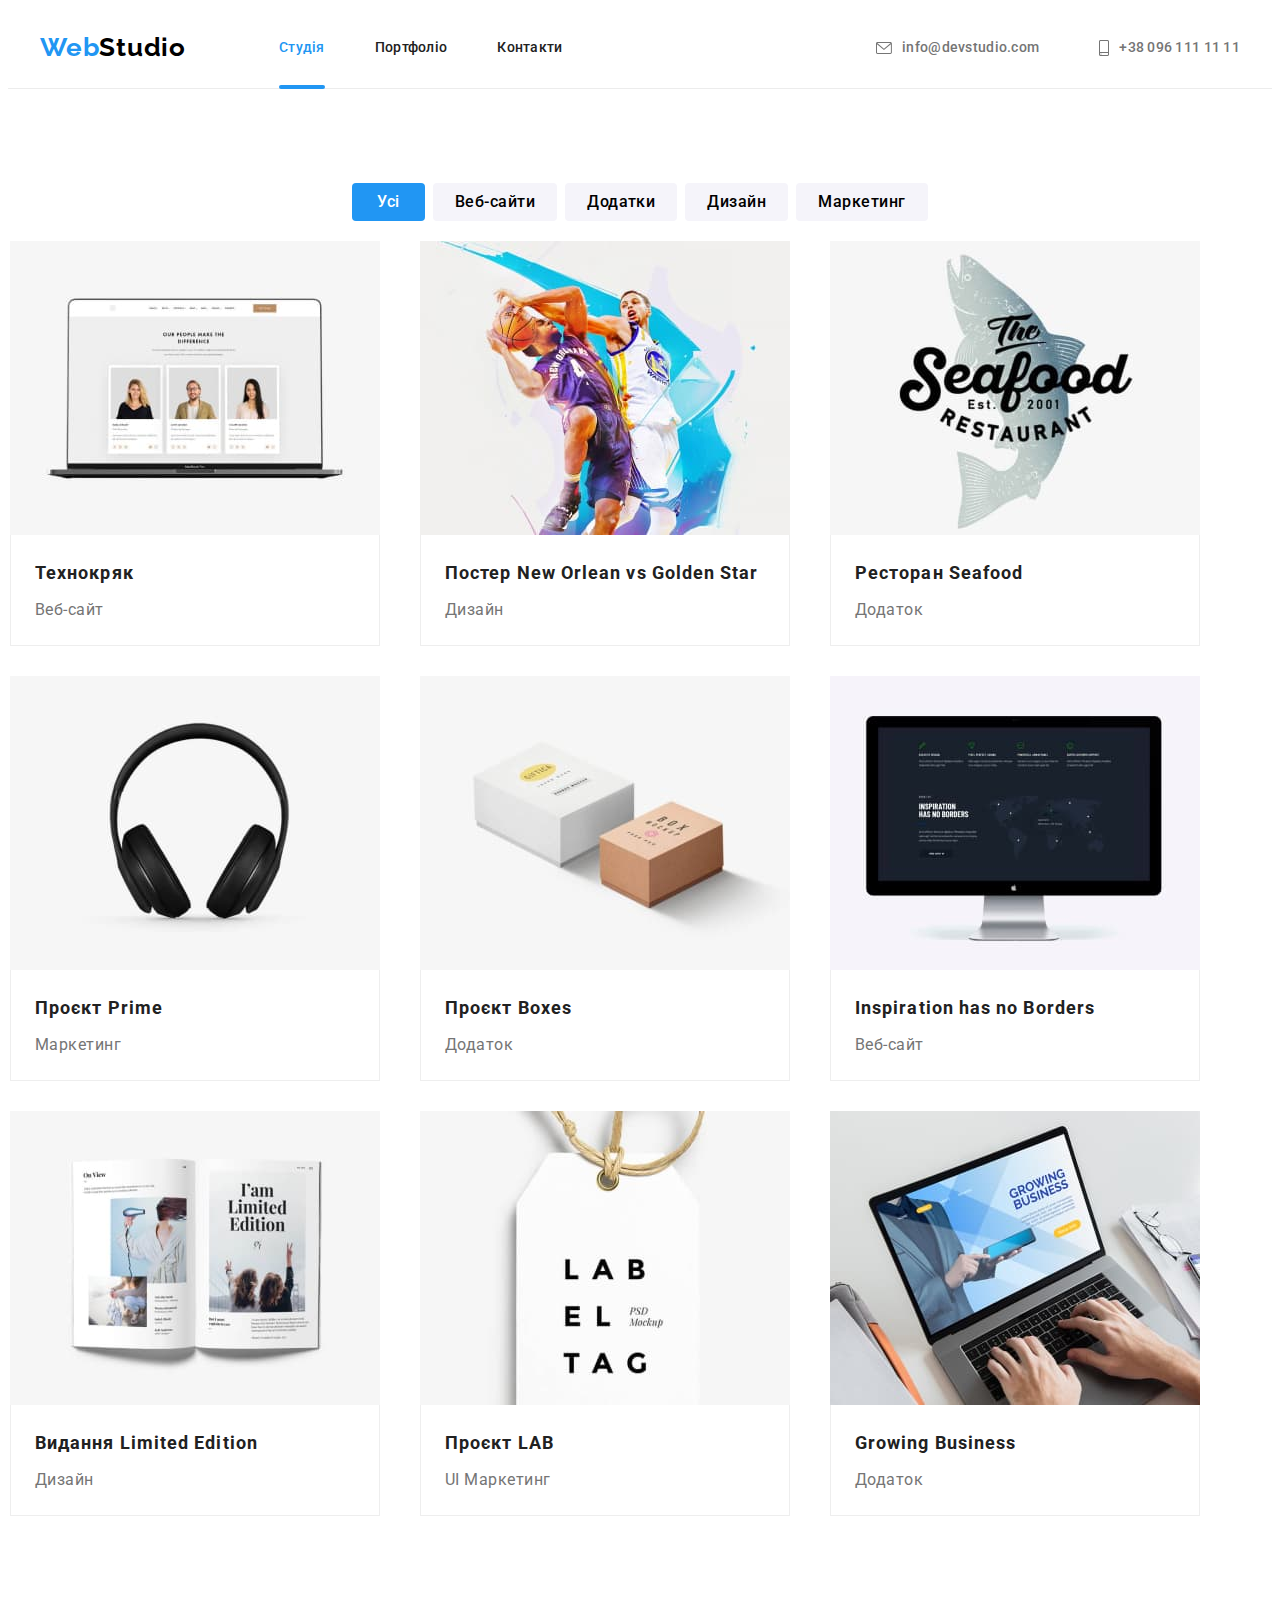
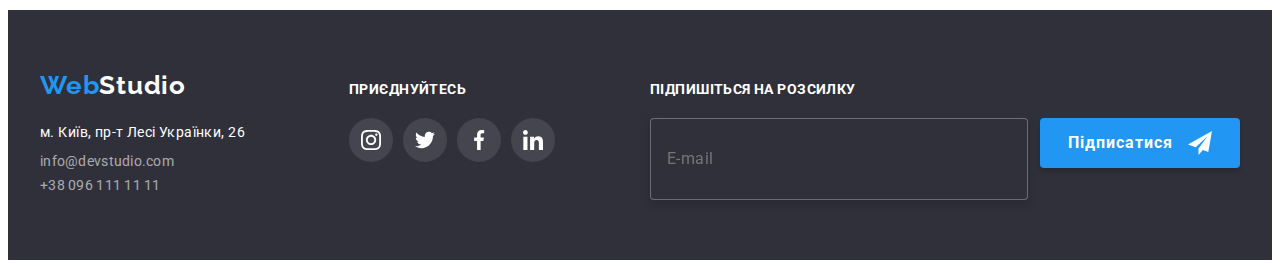
==== commit 128f45b4: "yes" ====
--- a/portfolio.html
+++ b/portfolio.html
@@ -25,7 +25,7 @@
       <div class="container header__container">
         <a href="./index.html" class="logo" lang="en"><span class="logo-web">Web</span>Studio</a>
         <!-- jhfgfurgfyuegrfjthghr -->
-        <button class="menu-button" name="choise" value="mainbutton" type="button" data-modal-open1><svg class="header-contact__icon" width="40" height="40">
+        <button class="menu-button" name="choise" value="mainbutton" type="button" data-modal-open1><svg class="header-contact__icon-mob" width="40" height="40">
           <use xlink:href="./images/symbol-defs.svg#icon-menu"></svg>
         </button>
         <div class="backdrop is-hidden" data-modal1>
@@ -36,9 +36,9 @@
               </svg>
             </button>
           <ul class="mobmodal-nav">
-            <li class="mobmodal-nav__item"><a href="./index.html" class="mobmodal-nav__link">Студія</a></li>
-            <li class="mobmodal-nav__item"><a href="./portfolio.html" class="mobmodal-nav__link-act">Портфоліо</a></li>
-            <li class="mobmodal-nav__item"><a href="#" class="mobmodal-nav__link">Контакти</a></li>
+            <li class="mobmodal-nav__item"><a href="./index.html" class="mobmodal-nav__link-act">Студія</a></li>
+            <li class="mobmodal-nav__item"><a href="./portfolio.html" class="mobmodal-nav__link">Портфоліо</a></li>
+            <li class="mobmodal-nav__item"><a href="" class="mobmodal-nav__link">Контакти</a></li>
           </ul>
         <ul class="mobmodal-adr">
           <li class="mobmodal-adr__item">
@@ -50,29 +50,29 @@
           </li>
         </ul>
         <ul class="mobmodal">
-          <li class="mobmodal__item"><a class="mobmodal__link">Instagram</a></li>
-          <li class="mobmodal__item"><a class="mobmodal__link">Twitter</a></li>
-          <li class="mobmodal__item"><a class="mobmodal__link">Facebook</a></li>
-          <li class="mobmodal__item"><a class="mobmodal__link">LinkedIn</a></li>
+          <li class="mobmodal__item"><a class="mobmodal__link" href="#">Instagram</a></li>
+          <li class="mobmodal__item"><a class="mobmodal__link" href="#">Twitter</a></li>
+          <li class="mobmodal__item"><a class="mobmodal__link" href="#">Facebook</a></li>
+          <li class="mobmodal__item"><a class="mobmodal__link" href="#">LinkedIn</a></li>
         </ul>
           </div>
         </div>
         <!-- xnvbjvbjhdvbjn  -->
         <nav>
           <ul class="header__list">
-            <li class="header__item"><a href="./index.html" class="header__link">Студія</a></li>
-            <li class="header__item"><a href="./portfolio.html" class="header__link--act">Портфоліо</a></li>
+            <li class="header__item"><a href="./index.html" class="header__link--act">Студія</a></li>
+            <li class="header__item"><a href="./portfolio.html" class="header__link">Портфоліо</a></li>
             <li class="header__item"><a href="" class="header__link">Контакти</a></li>
           </ul>
         </nav>
         <ul class="header-contact">
           <li class="header-contact__item">
-            <a href="mailto:info@devstudio.com" class="header-contact__link"
+            <a href="mailto:info@devstudio.com" class="header-contact__link mail"
               ><svg class="header-contact__icon" width="16" height="12">
                 <use xlink:href="./images/symbol-defs.svg#email"></use></svg>info@devstudio.com</a>
           </li>
           <li class="header-contact__item">
-            <a href="tel:+380961111111" class="header-contact__link"
+            <a href="tel:+380961111111" class="header-contact__link tel"
               ><svg class="header-contact__icon" width="10" height="16">
                 <use xlink:href="./images/symbol-defs.svg#phone"></use></svg>+38 096 111 11 11</a>
           </li>
@@ -113,7 +113,7 @@
                     ./images/desktop/portfolioimg/port-desk-1-2x.jpg 2x
                   "
                   media="(min-width: 1200px)"/>
-                <img src="./images/desktop/portfolioimg/port-desk-1.jpg" class="team__foto" alt="фото трьох людей" />
+                <img src="./images/desktop/portfolioimg/port-desk-1.jpg" class="portfolio__card-foto" alt="фото трьох людей" />
               </picture>
                   <p class="portfolio__text">
                     Ресурс пропонує комплексні пропозиції з різним рівнем функціоналу та сервісів. Все це дозволить відвідувачу отримати вичерпні
@@ -147,7 +147,7 @@
                     ./images/desktop/portfolioimg/port-desk-2-2x.jpg 2x
                   "
                   media="(min-width: 1200px)"/>
-                <img src="./images/desktop/portfolioimg/port-desk-2.jpg" class="team__foto" alt="два баскетлолиста" />
+                <img src="./images/desktop/portfolioimg/port-desk-2.jpg" class="portfolio__card-foto" alt="два баскетлолиста" />
               </picture>
                   <p class="portfolio__text">
                     Ресурс пропонує комплексні пропозиції з різним рівнем функціоналу та сервісів. Все це дозволить відвідувачу отримати вичерпні
@@ -181,7 +181,7 @@
                     ./images/desktop/portfolioimg/port-desk-3-2x.jpg 2x
                   "
                   media="(min-width: 1200px)"/>
-                <img src="./images/desktop/portfolioimg/port-desk-3.jpg" class="team__foto" alt="логотіп ресторану" />
+                <img src="./images/desktop/portfolioimg/port-desk-3.jpg" class="portfolio__card-foto" alt="логотіп ресторану" />
               </picture>
                   <p class="portfolio__text">
                     Ресурс пропонує комплексні пропозиції з різним рівнем функціоналу та сервісів. Все це дозволить відвідувачу отримати вичерпні
@@ -215,7 +215,7 @@
                     ./images/desktop/portfolioimg/port-desk-4-2x.jpg 2x
                   "
                   media="(min-width: 1200px)"/>
-                <img src="./images/desktop/portfolioimg/port-desk-4.jpg" class="team__foto" alt="навушники" />
+                <img src="./images/desktop/portfolioimg/port-desk-4.jpg" class="portfolio__card-foto" alt="навушники" />
               </picture>
                   <p class="portfolio__text">
                     Ресурс пропонує комплексні пропозиції з різним рівнем функціоналу та сервісів. Все це дозволить відвідувачу отримати вичерпні
@@ -249,7 +249,7 @@
                     ./images/desktop/portfolioimg/port-desk-5-2x.jpg 2x
                   "
                   media="(min-width: 1200px)"/>
-                <img src="./images/desktop/portfolioimg/port-desk-5.jpg" class="team__foto" alt="дві коробки" />
+                <img src="./images/desktop/portfolioimg/port-desk-5.jpg" class="portfolio__card-foto" alt="дві коробки" />
               </picture>
                   <p class="portfolio__text">
                     Ресурс пропонує комплексні пропозиції з різним рівнем функціоналу та сервісів. Все це дозволить відвідувачу отримати вичерпні
@@ -289,7 +289,7 @@
                     ./images/desktop/portfolioimg/port-desk-6-2x.jpg 2x
                   "
                   media="(min-width: 1200px)"/>
-                <img src="./images/desktop/portfolioimg/port-desk-6.jpg" class="team__foto" alt="монітор компьютера" />
+                <img src="./images/desktop/portfolioimg/port-desk-6.jpg" class="portfolio__card-foto" alt="монітор компьютера" />
               </picture>
                   <p class="portfolio__text">
                     Ресурс пропонує комплексні пропозиції з різним рівнем функціоналу та сервісів. Все це дозволить відвідувачу отримати вичерпні
@@ -323,7 +323,7 @@
                     ./images/desktop/portfolioimg/port-desk-7-2x.jpg 2x
                   "
                   media="(min-width: 1200px)"/>
-                <img src="./images/desktop/portfolioimg/port-desk-7.jpg" class="team__foto" alt="розгорнута книга" />
+                <img src="./images/desktop/portfolioimg/port-desk-7.jpg" class="portfolio__card-foto" alt="розгорнута книга" />
               </picture>
                   <p class="portfolio__text">
                     Ресурс пропонує комплексні пропозиції з різним рівнем функціоналу та сервісів. Все це дозволить відвідувачу отримати вичерпні
@@ -357,7 +357,7 @@
                     ./images/desktop/portfolioimg/port-desk-8-2x.jpg 2x
                   "
                   media="(min-width: 1200px)"/>
-                <img src="./images/desktop/portfolioimg/port-desk-8.jpg" class="team__foto" alt="етикетка" />
+                <img src="./images/desktop/portfolioimg/port-desk-8.jpg" class="portfolio__card-foto" alt="етикетка" />
               </picture>
                   <p class="portfolio__text">
                     Ресурс пропонує комплексні пропозиції з різним рівнем функціоналу та сервісів. Все це дозволить відвідувачу отримати вичерпні
@@ -397,7 +397,7 @@
                     ./images/desktop/portfolioimg/port-desk-9-2x.jpg 2x
                   "
                   media="(min-width: 1200px)"/>
-                <img src="./images/desktop/portfolioimg/port-desk-9.jpg" class="team__foto" alt="чоловічі руки працюють за ноутбуком" />
+                <img src="./images/desktop/portfolioimg/port-desk-9.jpg" class="portfolio__card-foto" alt="чоловічі руки працюють за ноутбуком" />
               </picture>
                   <p class="portfolio__text">
                     Ресурс пропонує комплексні пропозиції з різним рівнем функціоналу та сервісів. Все це дозволить відвідувачу отримати вичерпні
@@ -416,6 +416,7 @@
     </main>
     <footer class="footer">
       <div class="container footer__container">
+      <div class="footer__container-info">
         <div class="footer__container-addr">
           <a href="./index.html" class="footer__logo" lang="en"><span class="logo-web">Web</span>Studio</a>
           <address class="footer__address">
@@ -459,6 +460,7 @@
             </li>
           </ul>
         </div>
+      </div>
         <div class="footer__subscribe">
           <p class="footer__subscribe-title">Підпишіться на розсилку</p>
           <form action="#" class="footer__subscribe-form">
@@ -474,4 +476,4 @@
     </footer>
     <script src="./js/modal.js"></script>
   </body>
-</html>
+</html>--- a/css/main.min.css
+++ b/css/main.min.css
@@ -1 +1 @@
-body{background-color:#fff;color:#757575;font-family:roboto,sans-serif}ul{list-style:none;margin:0;padding:0}.container{padding-left:15px;padding-right:15px;margin-left:auto;margin-right:auto}@media screen and (min-width: 480px){.container{width:480px}}@media screen and (min-width: 768px){.container{width:768px}}@media screen and (min-width: 1200px){.container{width:1200px}}h1,h2,h3,h4,h5,h6,p{margin:0}img{display:block;max-width:100%;height:auto}section{padding-top:60px;padding-bottom:60px}@media screen and (min-width: 1200px){section{padding-top:94px;padding-bottom:94px}}.header{background-color:#fff;border-bottom:1px solid #ececec}.header__container{display:-webkit-box;display:-ms-flexbox;display:flex}@media screen and (min-width: 768px){.header__container{display:-webkit-box;display:-ms-flexbox;display:flex;-webkit-box-align:center;-ms-flex-align:center;align-items:center}}nav{display:none}@media screen and (min-width: 768px){nav{display:-webkit-box;display:-ms-flexbox;display:flex}}@media screen and (min-width: 1200px){nav{-webkit-box-pack:center;-ms-flex-pack:center;justify-content:center}}@media screen and (min-width: 1200px){.header__item{margin-right:50px}.header__item:last-child{margin-right:0}}.logo{padding-top:16px;padding-bottom:16px;padding-left:15px;font-family:Raleway;display:-webkit-inline-box;display:-ms-inline-flexbox;display:inline-flex;font-weight:700;font-size:24px;line-height:1.19;letter-spacing:.03em;color:#000;text-decoration:none}@media screen and (min-width: 768px){.logo{margin-right:88px;padding-top:26px;padding-bottom:26px}}@media screen and (min-width: 1200px){.logo{margin-right:93px;font-size:26px}}.logo-web{color:#2196f3}.menu-button{display:inline-block;margin:0;margin-left:auto;padding:0;border:none;color:#212121;background-color:rgba(0,0,0,0);cursor:pointer;-webkit-transition:fill color 250ms cubic-bezier(0.4, 0, 0.2, 1);transition:fill color 250ms cubic-bezier(0.4, 0, 0.2, 1)}.menu-button:hover,.menu-button:focus{fill:#2196f3}@media screen and (min-width: 768px){.menu-button{display:none}}.mobmodal-modal{z-index:5;position:absolute;top:50%;left:50%;-webkit-transform:translate(-50%, -50%);transform:translate(-50%, -50%);width:100%;height:100%;max-width:480px;background:#fff;-webkit-box-shadow:0px 1px 3px rgba(0,0,0,.12),0px 1px 1px rgba(0,0,0,.14),0px 2px 1px rgba(0,0,0,.2);box-shadow:0px 1px 3px rgba(0,0,0,.12),0px 1px 1px rgba(0,0,0,.14),0px 2px 1px rgba(0,0,0,.2);-webkit-transition:-webkit-transform 500ms ease-in-out;transition:-webkit-transform 500ms ease-in-out;transition:transform 500ms ease-in-out;transition:transform 500ms ease-in-out, -webkit-transform 500ms ease-in-out;padding:40px}@media screen and (min-width: 768px){.mobmodal-modal{display:none}}.modal__btnmob{position:absolute;top:10px;right:15px;display:-webkit-box;display:-ms-flexbox;display:flex;-webkit-box-align:center;-ms-flex-align:center;align-items:center;-webkit-box-pack:center;-ms-flex-pack:center;justify-content:center;width:40px;height:40px;border:#fff;background:#fff;cursor:pointer}.modal__btnmob>.modal-btn__icon{fill:#000;-webkit-transition:fill 250ms cubic-bezier(0.4, 0, 0.2, 1);transition:fill 250ms cubic-bezier(0.4, 0, 0.2, 1)}.modal__btnmob:hover .modal-btn__icon,.modal__btnmob:focus .modal-btn__icon{fill:#2196f3}.mobmodal-nav__item{margin-bottom:32px}.mobmodal-nav__item:last-child{margin-bottom:306px}.mobmodal-nav__link-act{text-decoration:none;color:#2196f3;font-size:40px;font-family:"Roboto";font-style:normal;letter-spacing:.02em}.mobmodal-nav__link{text-decoration:none;color:#212121;font-size:40px;font-family:"Roboto";font-style:normal;letter-spacing:.02em}.mobmodal-adr{margin-top:auto}.mobmodal-adr__item{margin-bottom:32px}.mobmodal-adr__item:last-child{margin-bottom:64px}.mobmodal-adr__link-tel{text-decoration:none;font-size:34px;line-height:1.18;color:#2196f3;letter-spacing:.02em}.mobmodal-adr__link{text-decoration:none;font-size:24px;line-height:1.16;color:#757575;letter-spacing:.02em}.mobmodal{display:-webkit-box;display:-ms-flexbox;display:flex;margin-top:auto;margin-bottom:48px}.mobmodal__item{padding:0 10px;border-right:1px solid rgba(33,33,33,.2)}.mobmodal__item:last-child{padding-right:0;border-right:0}.mobmodal__item:first-child{padding-left:0}.mobmodal__link{color:#2196f3;text-decoration:none;font-size:18px;line-height:1.22;letter-spacing:.02em}nav{display:none}@media screen and (min-width: 768px){nav{display:-webkit-box;display:-ms-flexbox;display:flex}}@media screen and (min-width: 1200px){nav{-webkit-box-pack:center;-ms-flex-pack:center;justify-content:center}}@media screen and (min-width: 768px){.header__item{margin-right:50px}.header__item:last-child{margin-right:0}}@media screen and (min-width: 768px){.header__list{display:-webkit-box;display:-ms-flexbox;display:flex;-webkit-box-orient:horizontal;-webkit-box-direction:normal;-ms-flex-direction:row;flex-direction:row}}.header__link,.header__link--act{padding-top:32px;padding-bottom:32px;font-size:14px;font-weight:500;line-height:1.14;letter-spacing:.02em;color:#212121;text-decoration:none;-webkit-transition:color 250ms cubic-bezier(0.4, 0, 0.2, 1);transition:color 250ms cubic-bezier(0.4, 0, 0.2, 1)}.header__link:hover,.header__link--act:hover,.header__link:focus,.header__link--act:focus{color:#2196f3}@media screen and (min-width: 1200px){.header__link,.header__link--act{display:inline-block}}.header__link--act{color:#2196f3;position:relative}.header__link--act:hover,.header__link--act:focus{color:#2196f3}.header__link--act::after{content:"";position:absolute;bottom:-1px;left:0;display:block;width:100%;height:4px;background-color:#2196f3;border-radius:2px}.header-contact{display:none}@media screen and (min-width: 768px){.header-contact{display:-webkit-box;display:-ms-flexbox;display:flex;-webkit-box-orient:vertical;-webkit-box-direction:normal;-ms-flex-direction:column;flex-direction:column;margin-left:auto;gap:10px}}@media screen and (min-width: 1200px){.header-contact{margin-left:auto;-webkit-box-orient:horizontal;-webkit-box-direction:normal;-ms-flex-direction:row;flex-direction:row}}@media screen and (min-width: 1200px){.header-contact__item{margin-right:50px}.header-contact__item:last-child{margin-right:0}}.header-contact__link{font-size:14px;font-weight:500;line-height:1.14;letter-spacing:.02em;color:#757575;text-decoration:none;-webkit-transition:color 250ms cubic-bezier(0.4, 0, 0.2, 1);transition:color 250ms cubic-bezier(0.4, 0, 0.2, 1)}.header-contact__link:hover,.header-contact__link:focus{color:#2196f3}.header-contact__link:hover .header-contact__icon,.header-contact__link:focus .header-contact__icon{fill:#2196f3}@media screen and (min-width: 1200px){.header-contact__link{display:-webkit-box;display:-ms-flexbox;display:flex;-webkit-box-align:center;-ms-flex-align:center;align-items:center;padding-top:32px;padding-bottom:32px}}.header-contact__icon{fill:#757575;margin-right:10px;-webkit-transition:fill 250ms cubic-bezier(0.4, 0, 0.2, 1);transition:fill 250ms cubic-bezier(0.4, 0, 0.2, 1)}.hero{padding-top:118px;padding-bottom:118px}@media screen and (min-width: 1200px){.hero{padding-top:200px;padding-bottom:200px}}.hero__container{padding-left:15px;padding-right:15px;margin-left:auto;margin-right:auto;text-align:center;width:360px}@media screen and (min-width: 1200px){.hero__container{width:700px}}.bg-hero{background-image:-webkit-gradient(linear, left top, right top, from(rgba(47, 48, 58, 0.4)), to(rgba(47, 48, 58, 0.4))),url(../images/mobile/Img-bg-mob.jpg);background-image:linear-gradient(to right, rgba(47, 48, 58, 0.4), rgba(47, 48, 58, 0.4)),url(../images/mobile/Img-bg-mob.jpg);background-image:-webkit-gradient(linear, left top, right top, from(rgba(47, 48, 58, 0.4)), to(rgba(47, 48, 58, 0.4))),url(../images/mobile/Img-bg-mob2x.jpg);background-image:linear-gradient(to right, rgba(47, 48, 58, 0.4), rgba(47, 48, 58, 0.4)),url(../images/mobile/Img-bg-mob2x.jpg);background-repeat:no-repeat;background-position:center;background-size:cover;background-color:#2f303a;margin-left:auto;margin-right:auto;max-width:480px;min-height:400px}@media screen and (min-width: 768px){.bg-hero{max-width:768px;min-height:400px;background-image:-webkit-gradient(linear, left top, right top, from(rgba(47, 48, 58, 0.4)), to(rgba(47, 48, 58, 0.4))),url(../images/tablet/Img-bg-tabl.jpg);background-image:linear-gradient(to right, rgba(47, 48, 58, 0.4), rgba(47, 48, 58, 0.4)),url(../images/tablet/Img-bg-tabl.jpg);background-image:-webkit-gradient(linear, left top, right top, from(rgba(47, 48, 58, 0.4)), to(rgba(47, 48, 58, 0.4))),url(../images/tablet/Img-bg-tabl2x.jpg);background-image:linear-gradient(to right, rgba(47, 48, 58, 0.4), rgba(47, 48, 58, 0.4)),url(../images/tablet/Img-bg-tabl2x.jpg)}}@media screen and (min-width: 1200px){.bg-hero{max-width:1600px;min-height:600px;background-image:-webkit-gradient(linear, left top, right top, from(rgba(47, 48, 58, 0.4)), to(rgba(47, 48, 58, 0.4))),url(../images/desktop/Img-bg-dest.jpg);background-image:linear-gradient(to right, rgba(47, 48, 58, 0.4), rgba(47, 48, 58, 0.4)),url(../images/desktop/Img-bg-dest.jpg);background-image:-webkit-gradient(linear, left top, right top, from(rgba(47, 48, 58, 0.4)), to(rgba(47, 48, 58, 0.4))),url(../images/desktop/Img-bg-dest2x.jpg);background-image:linear-gradient(to right, rgba(47, 48, 58, 0.4), rgba(47, 48, 58, 0.4)),url(../images/desktop/Img-bg-dest2x.jpg)}}.hero__slogan{font-size:26px;font-weight:900;line-height:1.6;letter-spacing:.06em;margin-bottom:30px;text-transform:uppercase;color:#fff}@media screen and (min-width: 1200px){.hero__slogan{font-size:44px;line-height:1.36}}.hero__button{font-family:inherit;font-size:16px;font-weight:700;line-height:1.87;letter-spacing:.06em;border-radius:4px;padding:10px 32px;display:inline-block;min-width:200px;text-align:center;border:0px;cursor:pointer;color:#fff;background-color:#2196f3;-webkit-transition:background-color 250ms cubic-bezier(0.4, 0, 0.2, 1);transition:background-color 250ms cubic-bezier(0.4, 0, 0.2, 1)}.hero__button:hover,.hero__button:focus{background-color:#188ce8}@media screen and (min-width: 1200px){.hero__button{min-width:216px}}.backdrop{z-index:5;position:fixed;top:0;left:0;width:100%;height:100%;background:rgba(0,0,0,.2);opacity:1;-webkit-transition:opacity 1400ms linear,visibility 1400ms linear;transition:opacity 1400ms linear,visibility 1400ms linear}.backdrop.is-hidden{opacity:0;visibility:hidden;pointer-events:none}.backdrop.is-hidden .modal{opacity:0;visibility:hidden;pointer-events:none;-webkit-transform:translate(-50%, -50%) scale(1) rotate(0deg);transform:translate(-50%, -50%) scale(1) rotate(0deg);-webkit-transition:opacity 1400ms linear,visibility 1400ms linear;transition:opacity 1400ms linear,visibility 1400ms linear}.modal{z-index:5;position:absolute;top:50%;left:50%;-webkit-transform:translate(-50%, -50%);transform:translate(-50%, -50%);width:450px;height:609px;background:#fff;-webkit-box-shadow:0px 1px 3px rgba(0,0,0,.12),0px 1px 1px rgba(0,0,0,.14),0px 2px 1px rgba(0,0,0,.2);box-shadow:0px 1px 3px rgba(0,0,0,.12),0px 1px 1px rgba(0,0,0,.14),0px 2px 1px rgba(0,0,0,.2);border-radius:4px;-webkit-transition:-webkit-transform 500ms ease-in-out;transition:-webkit-transform 500ms ease-in-out;transition:transform 500ms ease-in-out;transition:transform 500ms ease-in-out, -webkit-transform 500ms ease-in-out;padding:40px}@media screen and (min-width: 1200px){.modal{width:528px;height:581px}}.modal__btn{position:absolute;top:8px;right:8px;display:-webkit-box;display:-ms-flexbox;display:flex;-webkit-box-align:center;-ms-flex-align:center;align-items:center;-webkit-box-pack:center;-ms-flex-pack:center;justify-content:center;width:30px;height:30px;background:#fff;border:1px solid rgba(0,0,0,.1);border-radius:50%;cursor:pointer}.modal__btn>.modal-btn__icon{fill:#000;-webkit-transition:fill 250ms cubic-bezier(0.4, 0, 0.2, 1);transition:fill 250ms cubic-bezier(0.4, 0, 0.2, 1)}.modal__btn:hover .modal-btn__icon,.modal__btn:focus .modal-btn__icon{fill:#2196f3}.register-form__visually-hidden{position:absolute;width:1px;height:1px;margin:-1px;border:0;padding:0;white-space:nowrap;-webkit-clip-path:inset(100%);clip-path:inset(100%);clip:rect(0 0 0 0);overflow:hidden}.register-form__heading{display:block;text-align:center;font-size:20px;margin-bottom:12px;color:#212121;line-height:1.5;letter-spacing:.03em}@media screen and (min-width: 1200px){.register-form__heading{line-height:1.15}}.register-form__group{margin-bottom:20px}.register-form__label{position:relative;display:block;margin-bottom:10px}.register-form__label:last-child{margin-bottom:0}.register-form__name{display:block;font-size:12px;margin-bottom:4px;line-height:1.1666666667}.register-form__input{width:100%;display:block;height:40px;padding-left:42px;padding-right:42px;border:1px solid rgba(33,33,33,.2);border-radius:4px;outline:rgba(0,0,0,0);-webkit-transition:border-color 400ms;transition:border-color 400ms}.register-form__input:focus,.register-form__input:hover{border-color:#2196f3}.register-form__input:focus~.register-form__icon,.register-form__input:hover~.register-form__icon{fill:#2196f3}.register-form__icon{position:absolute;fill:#212121;top:50%;left:10px;-webkit-transition:fill 400ms;transition:fill 400ms}.register-form__title{display:block;font-size:14px;margin-bottom:4px}.register-form__message{display:block;width:100%;height:120px;padding:18px;font-size:14px;resize:none;outline:rgba(0,0,0,0);border:1px solid rgba(33,33,33,.2);border-radius:4px}.register-form__message::-webkit-input-placeholder{font-size:12px}.register-form__message::-moz-placeholder{font-size:12px}.register-form__message:-ms-input-placeholder{font-size:12px}.register-form__message::-ms-input-placeholder{font-size:12px}.register-form__message::placeholder{font-size:12px}.register-form__message:hover,.register-form__message:focus{border-color:#2196f3}.register-form__agreement{display:-webkit-box;display:-ms-flexbox;display:flex;-webkit-box-align:center;-ms-flex-align:center;align-items:center;-webkit-box-pack:center;-ms-flex-pack:center;justify-content:center;gap:10px;margin-bottom:30px}.register-form__icon-checked{opacity:0;fill:#188ce8;-webkit-transition:opacity 400ms;transition:opacity 400ms}.register-form__checkbox:checked+.register-form__agreement-icons .register-form__icon-checked{opacity:1}.register-form__icon-unchecked{-webkit-transition:opacity 400ms;transition:opacity 400ms}.register-form__checkbox:checked+.register-form__agreement-icons .register-form__icon-unchecked{opacity:0}.register-form__checkbox+.register-form__agreement-icons .register-form__icon-unchecked{-webkit-transition:opacity 250ms cubic-bezier(0.4, 0, 0.2, 1);transition:opacity 250ms cubic-bezier(0.4, 0, 0.2, 1)}.register-form__checkbox:focus+.register-form__agreement-icons .register-form__icon-unchecked{opacity:0}.register-form__checkbox:focus+.register-form__agreement-icons{border-radius:2px;border:2px solid #188ce8}.register-form__checkbox:focus+.register-form__agreement-icons{-webkit-transition:border 250ms cubic-bezier(0.4, 0, 0.2, 1);transition:border 250ms cubic-bezier(0.4, 0, 0.2, 1)}.register-form__desc{font-size:12px;-webkit-user-select:none;-moz-user-select:none;-ms-user-select:none;user-select:none}@media screen and (min-width: 1200px){.register-form__desc{font-size:14px}}.register-form__link{color:#2196f3}.register-form__btn{font-family:inherit;font-size:16px;font-weight:700;line-height:1.87;letter-spacing:.06em;border-radius:4px;padding:10px 52px;min-width:200px;min-height:50px;text-align:center;border:0px;cursor:pointer;color:#fff;background-color:#2196f3;-webkit-transition:background-color 250ms cubic-bezier(0.4, 0, 0.2, 1);transition:background-color 250ms cubic-bezier(0.4, 0, 0.2, 1);display:block;margin:0 auto}.register-form__btn:hover,.register-form__btn:focus{background-color:#188ce8}.feature{width:1200}.feature__hiden-txt{position:absolute;width:1px;height:1px;margin:-1px;border:0;padding:0;white-space:nowrap;-webkit-clip-path:inset(100%);clip-path:inset(100%);clip:rect(0 0 0 0);overflow:hidden}@media screen and (min-width: 768px){.feature__list{display:-webkit-box;display:-ms-flexbox;display:flex;-webkit-box-align:center;-ms-flex-align:center;align-items:center;-webkit-box-pack:center;-ms-flex-pack:center;justify-content:center;-ms-flex-wrap:wrap;flex-wrap:wrap;margin:-15px}}@media screen and (min-width: 1200px){.feature__list{display:-webkit-inline-box;display:-ms-inline-flexbox;display:inline-flex;-ms-flex-wrap:nowrap;flex-wrap:nowrap;-webkit-box-align:stretch;-ms-flex-align:stretch;align-items:stretch}}@media screen and (min-width: 768px){.feature__item{width:calc((100% - 60px)/2);margin:15px}}@media screen and (min-width: 1200px){.feature__item{-ms-flex-preferred-size:270px;flex-basis:270px;margin:0 30px 0 0}.feature__item:last-child{margin-right:0}}.feature__directions-link{display:-webkit-box;display:-ms-flexbox;display:flex;-webkit-box-align:center;-ms-flex-align:center;align-items:center;-webkit-box-pack:center;-ms-flex-pack:center;justify-content:center;height:120px;background:#f5f4fa;border-radius:4px;margin-bottom:30px}@media screen and (min-width: 768px){.feature__directions-link{width:354px}}@media screen and (min-width: 1200px){.feature__directions-link{width:270px}}.feature__directions-icon{fill:#afb1b8}.feature__title{margin-top:0;margin-bottom:10px;font-size:14px;font-weight:700;line-height:1.14;letter-spacing:.03em;color:#212121;text-transform:uppercase}.feature__txt{margin-top:0;margin-bottom:0;font-size:14px;line-height:1.71;letter-spacing:.03em;color:#757575}.services{display:none;padding-top:0}@media screen and (min-width: 1200px){.services{display:block}}.services__title{margin-bottom:50px;font-size:36px;font-weight:700;line-height:1.16;letter-spacing:.03em;text-align:center;color:#212121}.services__list{display:-webkit-box;display:-ms-flexbox;display:flex;gap:30px}.services__item{display:-webkit-box;display:-ms-flexbox;display:flex}.services__box-imgtext{position:relative}.services__imgtext{position:absolute;bottom:0;width:370px;height:70px;display:-webkit-box;display:-ms-flexbox;display:flex;-webkit-box-pack:center;-ms-flex-pack:center;justify-content:center;-webkit-box-align:center;-ms-flex-align:center;align-items:center;font-weight:700;font-size:14px;line-height:1.14;text-align:center;letter-spacing:.03em;text-transform:uppercase;color:#fff;background:rgba(47,48,58,.8)}.team{text-align:center;background-color:#f5f4fa}.team__title{margin-bottom:30px;font-size:28px;font-weight:700;line-height:1.17;letter-spacing:.03em;text-align:center;color:#212121}@media screen and (min-width: 1200px){.team__title{margin-bottom:50px;font-size:36px}}.team__list{margin-left:auto;margin-right:auto;-webkit-box-align:center;-ms-flex-align:center;align-items:center;-webkit-box-pack:center;-ms-flex-pack:center;justify-content:center;display:-webkit-box;display:-ms-flexbox;display:flex;-ms-flex-wrap:wrap;flex-wrap:wrap}@media screen and (min-width: 768px){.team__list{gap:30px}}@media screen and (min-width: 1200px){.team__list{gap:30px;-ms-flex-wrap:nowrap;flex-wrap:nowrap}}.team__item{background-color:#fff;border-radius:4px;width:450px;-webkit-box-shadow:0px 1px 3px rgba(0,0,0,.12),0px 1px 1px rgba(0,0,0,.14),0px 2px 1px rgba(0,0,0,.2);box-shadow:0px 1px 3px rgba(0,0,0,.12),0px 1px 1px rgba(0,0,0,.14),0px 2px 1px rgba(0,0,0,.2);margin-bottom:15px}@media screen and (min-width: 768px){.team__item{width:354px}}@media screen and (min-width: 1200px){.team__item{margin-bottom:0;width:270px}.team__item:last-child{margin-right:0}}.team__foto{margin-top:0;width:100%}.team__box{display:-webkit-box;display:-ms-flexbox;display:flex;-webkit-box-orient:vertical;-webkit-box-direction:normal;-ms-flex-direction:column;flex-direction:column;padding:30px}.team__works-name{margin-bottom:10px;font-size:16px;font-weight:500;line-height:1.18;letter-spacing:.03em;color:#212121}.team__works-profession{font-size:16px;line-height:1.18;letter-spacing:.03em;margin-bottom:16px}.team__socnet-list{display:-webkit-box;display:-ms-flexbox;display:flex;-webkit-box-pack:center;-ms-flex-pack:center;justify-content:center}.team__socnet-item{width:44px;height:44px;margin-right:10px}.team__socnet-item:last-child{margin-right:0px}.team__socnet-link{display:-webkit-box;display:-ms-flexbox;display:flex;-webkit-box-align:center;-ms-flex-align:center;align-items:center;-webkit-box-pack:center;-ms-flex-pack:center;justify-content:center;width:100%;height:100%;border-radius:50%;background-color:#fff;fill:#afb1b8;-webkit-transition:background-color 250ms cubic-bezier(0.4, 0, 0.2, 1),fill 250ms cubic-bezier(0.4, 0, 0.2, 1);transition:background-color 250ms cubic-bezier(0.4, 0, 0.2, 1),fill 250ms cubic-bezier(0.4, 0, 0.2, 1)}.team__socnet-link:hover,.team__socnet-link:focus{background-color:#2196f3;color:#fff;cursor:pointer}.team__socnet-link:hover .team__socnet-icon,.team__socnet-link:focus .team__socnet-icon{fill:#fff}.team__socnet-icon{fill:#afb1b8;-webkit-transition:fill 250ms cubic-bezier(0.4, 0, 0.2, 1);transition:fill 250ms cubic-bezier(0.4, 0, 0.2, 1)}.client__title{margin-bottom:30px;font-size:36px;font-weight:700;line-height:1.16;letter-spacing:.03em;text-align:center;color:#212121}@media screen and (min-width: 1200px){.client__title{margin-bottom:50px;font-size:36px}}.client__list{display:-webkit-box;display:-ms-flexbox;display:flex;-webkit-box-pack:center;-ms-flex-pack:center;justify-content:center;-ms-flex-wrap:wrap;flex-wrap:wrap;gap:30px}.client__item{width:calc((100% - 30px)/2);height:92px}@media screen and (min-width: 768px){.client__item{width:226px}}@media screen and (min-width: 1200px){.client__item{width:170px}}.client__link{display:-webkit-box;display:-ms-flexbox;display:flex;-webkit-box-align:center;-ms-flex-align:center;align-items:center;-webkit-box-pack:center;-ms-flex-pack:center;justify-content:center;width:100%;height:100%;outline:rgba(0,0,0,0);border:1px solid #afb1b8;border-radius:4px;background-color:#fff;-webkit-transition:border-color 250ms cubic-bezier(0.4, 0, 0.2, 1),fill 250ms cubic-bezier(0.4, 0, 0.2, 1);transition:border-color 250ms cubic-bezier(0.4, 0, 0.2, 1),fill 250ms cubic-bezier(0.4, 0, 0.2, 1)}.client__link:hover,.client__link:focus{border:1px solid #2196f3}.client__link:hover .client__logo,.client__link:focus .client__logo{fill:#2196f3}.client__logo{fill:#afb1b8;-webkit-transition:fill 250ms cubic-bezier(0.4, 0, 0.2, 1);transition:fill 250ms cubic-bezier(0.4, 0, 0.2, 1)}.footer{padding-bottom:60px;padding-top:60px;background-color:#2f303a}@media screen and (min-width: 768px){.footer__container{display:-webkit-box;display:-ms-flexbox;display:flex;-ms-flex-wrap:wrap;flex-wrap:wrap;-webkit-box-pack:center;-ms-flex-pack:center;justify-content:center}}@media screen and (min-width: 1200px){.footer__container{display:-webkit-box;display:-ms-flexbox;display:flex;-webkit-box-align:baseline;-ms-flex-align:baseline;align-items:baseline}}@media screen and (max-width: 767px){.footer__container-addr{display:-webkit-box;display:-ms-flexbox;display:flex;-webkit-box-orient:vertical;-webkit-box-direction:normal;-ms-flex-direction:column;flex-direction:column;-webkit-box-align:center;-ms-flex-align:center;align-items:center;margin-bottom:60px}}@media screen and (max-width: 1199px){.footer__container-addr{margin-bottom:60px}}.footer__logo{display:-webkit-box;display:-ms-flexbox;display:flex;margin-bottom:20px;font-family:raleway;font-size:24px;font-weight:700;line-height:1.19;letter-spacing:.03em;color:#fff;text-decoration:none;-webkit-box-pack:center;-ms-flex-pack:center;justify-content:center}@media screen and (min-width: 1200px){.footer__logo{margin-right:93px;font-size:26px}}.footer__address{font-style:normal}.footer__item{margin-bottom:9px;display:-webkit-box;display:-ms-flexbox;display:flex;-webkit-box-orient:vertical;-webkit-box-direction:normal;-ms-flex-direction:column;flex-direction:column}.footer__item:last-child{margin-bottom:0}.footer__map{font-size:14px;line-height:1.71;letter-spacing:.03em;color:#fff;text-decoration:none;-webkit-transition:color 250ms cubic-bezier(0.4, 0, 0.2, 1);transition:color 250ms cubic-bezier(0.4, 0, 0.2, 1)}.footer__map:hover,.footer__map:focus{color:#2196f3}.footer__contact{font-size:14px;font-weight:400;line-height:1.14;letter-spacing:.02em;color:rgba(255,255,255,.6);text-decoration:none;-webkit-transition:color 250ms cubic-bezier(0.4, 0, 0.2, 1);transition:color 250ms cubic-bezier(0.4, 0, 0.2, 1)}.footer__contact:hover,.footer__contact:focus{color:#2196f3}@media screen and (max-width: 1199px){.footer__contact{margin-left:auto;margin-right:auto}}@media screen and (max-width: 767px){.footer__goin{display:-webkit-box;display:-ms-flexbox;display:flex;-webkit-box-orient:vertical;-webkit-box-direction:normal;-ms-flex-direction:column;flex-direction:column;-webkit-box-align:center;-ms-flex-align:center;align-items:center}}@media screen and (min-width: 768px){.footer__goin{margin-left:160px;margin-top:5px}}@media screen and (min-width: 1200px){.footer__goin{margin-left:70px}}.footer__title{font-weight:700;font-size:14px;line-height:1.14;letter-spacing:.03em;text-transform:uppercase;color:#fff;margin-bottom:20px}.footer__soc-list{display:-webkit-box;display:-ms-flexbox;display:flex;-webkit-box-pack:normal;-ms-flex-pack:normal;justify-content:normal}@media screen and (max-width: 767px){.footer__soc-list{margin-bottom:60px}}.footer__soc-item{width:44px;height:44px;margin-right:10px}.footer__soc-item:last-child{margin-right:0px}.footer__soc-link{display:-webkit-box;display:-ms-flexbox;display:flex;-webkit-box-align:center;-ms-flex-align:center;align-items:center;-webkit-box-pack:center;-ms-flex-pack:center;justify-content:center;width:100%;height:100%;border-radius:50%;background-color:rgba(255,255,255,.1);-webkit-transition:background-color 250ms cubic-bezier(0.4, 0, 0.2, 1);transition:background-color 250ms cubic-bezier(0.4, 0, 0.2, 1)}.footer__soc-link:hover,.footer__soc-link:focus{background-color:#2196f3;cursor:pointer}.footer__soc-link:hover .footer__soc-icon,.footer__soc-link:focus .footer__soc-icon{fill:#fff}.footer__soc-icon{fill:#fff;-webkit-transition:fill 250ms cubic-bezier(0.4, 0, 0.2, 1);transition:fill 250ms cubic-bezier(0.4, 0, 0.2, 1)}@media screen and (max-width: 767px){.footer__subscribe{display:-webkit-box;display:-ms-flexbox;display:flex;-webkit-box-orient:vertical;-webkit-box-direction:normal;-ms-flex-direction:column;flex-direction:column}}@media screen and (max-width: 1199px){.footer__subscribe{display:-webkit-box;display:-ms-flexbox;display:flex;-webkit-box-orient:vertical;-webkit-box-direction:normal;-ms-flex-direction:column;flex-direction:column;-webkit-box-align:center;-ms-flex-align:center;align-items:center}}@media screen and (min-width: 1200px){.footer__subscribe{margin-left:auto}}.footer__subscribe-title{font-weight:700;font-size:14px;line-height:1.14;letter-spacing:.03em;text-transform:uppercase;color:#fff;margin-bottom:20px}@media screen and (max-width: 767px){.footer__subscribe-title{-webkit-box-pack:center;-ms-flex-pack:center;justify-content:center;display:-webkit-box;display:-ms-flexbox;display:flex}}@media screen and (max-width: 1199px){.footer__subscribe-form{display:-webkit-box;display:-ms-flexbox;display:flex;-webkit-box-align:center;-ms-flex-align:center;align-items:center;-webkit-box-orient:vertical;-webkit-box-direction:normal;-ms-flex-direction:column;flex-direction:column}}@media screen and (min-width: 1200px){.footer__subscribe-form{display:-webkit-box;display:-ms-flexbox;display:flex}}.footer__subscribe-email{outline:none;width:358px;width:450px;height:50px;border:1px solid rgba(255,255,255,.3);-webkit-filter:drop-shadow(0px 4px 4px rgba(0, 0, 0, 0.15));filter:drop-shadow(0px 4px 4px rgba(0, 0, 0, 0.15));background:#2f303a;border-radius:4px;margin-bottom:20px;padding-top:15px;padding-left:16px;padding-bottom:15px;font-family:"Roboto";font-weight:400;font-size:16px;letter-spacing:.03em;color:rgba(255,255,255,.6);-webkit-transition:border-color 250ms cubic-bezier(0.4, 0, 0.2, 1);transition:border-color 250ms cubic-bezier(0.4, 0, 0.2, 1)}.footer__subscribe-email:hover,.footer__subscribe-email:focus{border-color:#188ce8}@media screen and (min-width: 1200px){.footer__subscribe-email{margin-right:12px;margin-bottom:0;width:358px}}.footer__subscribe-button{width:200px;display:-webkit-inline-box;display:-ms-inline-flexbox;display:inline-flex;height:50px;background:#2196f3;-webkit-box-shadow:0px 4px 4px rgba(0,0,0,.15);box-shadow:0px 4px 4px rgba(0,0,0,.15);border:0 #2196f3;border-radius:4px;font-family:"Roboto";font-weight:700;font-size:16px;line-height:1.88;letter-spacing:.06em;color:#fff;cursor:pointer;padding:10px 28px;gap:10px;-webkit-transition:background-color 250ms cubic-bezier(0.4, 0, 0.2, 1);transition:background-color 250ms cubic-bezier(0.4, 0, 0.2, 1);-webkit-box-align:center;-ms-flex-align:center;align-items:center;-webkit-box-pack:justify;-ms-flex-pack:justify;justify-content:space-between;-ms-flex-wrap:wrap;flex-wrap:wrap}.footer__subscribe-button:hover,.footer__subscribe-button:focus{background-color:#188ce8}.portfolio__hidden-txt{position:absolute;width:1px;height:1px;margin:-1px;border:0;padding:0;white-space:nowrap;-webkit-clip-path:inset(100%);clip-path:inset(100%);clip:rect(0 0 0 0);overflow:hidden}.portfolio__list{display:-webkit-box;display:-ms-flexbox;display:flex;margin-bottom:40px}@media screen and (max-width: 767px){.portfolio__list{-ms-flex-wrap:wrap;flex-wrap:wrap}}@media screen and (min-width: 768px){.portfolio__list{-webkit-box-pack:center;-ms-flex-pack:center;justify-content:center;margin-bottom:30px}}@media screen and (min-width: 1200px){.portfolio__list{-webkit-box-pack:center;-ms-flex-pack:center;justify-content:center;margin-bottom:50px}}.portfolio__item{display:inline flex;margin-right:8px}.portfolio__item:last-child{margin-right:0}@media screen and (max-width: 767px){.portfolio__item{margin-bottom:15px}}.portfolio__button{font-family:inherit;font-size:16px;font-weight:500;line-height:1.62;letter-spacing:.03em;border-radius:4px;padding:6px 22px;display:inline-block;min-width:73px;text-align:center;border:0px;cursor:pointer;background-color:#f5f4fa;-webkit-transition:background-color 250ms cubic-bezier(0.4, 0, 0.2, 1),color 250ms cubic-bezier(0.4, 0, 0.2, 1),-webkit-box-shadow 250ms cubic-bezier(0.4, 0, 0.2, 1);transition:background-color 250ms cubic-bezier(0.4, 0, 0.2, 1),color 250ms cubic-bezier(0.4, 0, 0.2, 1),-webkit-box-shadow 250ms cubic-bezier(0.4, 0, 0.2, 1);transition:background-color 250ms cubic-bezier(0.4, 0, 0.2, 1),color 250ms cubic-bezier(0.4, 0, 0.2, 1),box-shadow 250ms cubic-bezier(0.4, 0, 0.2, 1);transition:background-color 250ms cubic-bezier(0.4, 0, 0.2, 1),color 250ms cubic-bezier(0.4, 0, 0.2, 1),box-shadow 250ms cubic-bezier(0.4, 0, 0.2, 1),-webkit-box-shadow 250ms cubic-bezier(0.4, 0, 0.2, 1)}.portfolio__button:hover,.portfolio__button:focus{-webkit-box-shadow:0px 4px 4px rgba(0,0,0,.15);box-shadow:0px 4px 4px rgba(0,0,0,.15);color:#fff;background-color:#2196f3}.portfolio__button--act{font-family:inherit;font-size:16px;font-weight:500;line-height:1.62;letter-spacing:.03em;border-radius:4px;cursor:pointer;border:0px;display:inline-block;padding:6px 25px;color:#fff;background-color:#2196f3;-webkit-transition:background-color 250ms cubic-bezier(0.4, 0, 0.2, 1),color 250ms cubic-bezier(0.4, 0, 0.2, 1),-webkit-box-shadow 250ms cubic-bezier(0.4, 0, 0.2, 1);transition:background-color 250ms cubic-bezier(0.4, 0, 0.2, 1),color 250ms cubic-bezier(0.4, 0, 0.2, 1),-webkit-box-shadow 250ms cubic-bezier(0.4, 0, 0.2, 1);transition:background-color 250ms cubic-bezier(0.4, 0, 0.2, 1),color 250ms cubic-bezier(0.4, 0, 0.2, 1),box-shadow 250ms cubic-bezier(0.4, 0, 0.2, 1);transition:background-color 250ms cubic-bezier(0.4, 0, 0.2, 1),color 250ms cubic-bezier(0.4, 0, 0.2, 1),box-shadow 250ms cubic-bezier(0.4, 0, 0.2, 1),-webkit-box-shadow 250ms cubic-bezier(0.4, 0, 0.2, 1)}.portfolio__button--act:hover,.portfolio__button--act:focus{-webkit-box-shadow:0px 4px 4px rgba(0,0,0,.15);box-shadow:0px 4px 4px rgba(0,0,0,.15);color:#fff;background-color:#2196f3}.portfolio__card-list{display:-webkit-box;display:-ms-flexbox;display:flex;-ms-flex-wrap:wrap;flex-wrap:wrap;margin-right:-30px;margin-bottom:-30px}.portfolio__card-item{width:450px;margin-bottom:30px}@media screen and (min-width: 768px){.portfolio__card-item{margin-right:30px;width:354px}}@media screen and (min-width: 1200px){.portfolio__card-item{width:370px}}.portfolio__card-link{display:inline-block;text-decoration:none;-webkit-transition:-webkit-box-shadow 250ms cubic-bezier(0.4, 0, 0.2, 1);transition:-webkit-box-shadow 250ms cubic-bezier(0.4, 0, 0.2, 1);transition:box-shadow 250ms cubic-bezier(0.4, 0, 0.2, 1);transition:box-shadow 250ms cubic-bezier(0.4, 0, 0.2, 1), -webkit-box-shadow 250ms cubic-bezier(0.4, 0, 0.2, 1)}.portfolio__card-link:hover,.portfolio__card-link:focus{-webkit-box-shadow:0px 1px 1px rgba(0,0,0,.12),0px 4px 4px rgba(0,0,0,.06),1px 4px 6px rgba(0,0,0,.16);box-shadow:0px 1px 1px rgba(0,0,0,.12),0px 4px 4px rgba(0,0,0,.06),1px 4px 6px rgba(0,0,0,.16)}.portfolio__card-link:hover .portfolio__text,.portfolio__card-link:focus .portfolio__text{-webkit-transform:translate(0);transform:translate(0)}.portfolio__card-position{position:relative;overflow:hidden}.portfolio__card-board{padding:20px 24px;border:1px solid #eee;border-top:none}.portfolio__card-title{margin-bottom:4px;font-size:18px;font-weight:700;line-height:2;letter-spacing:.06em;color:#212121}.portfolio__card-text{font-size:16px;line-height:1.87;letter-spacing:.03em;color:#757575}.portfolio__text{position:absolute;top:0;font-weight:400;font-size:18px;line-height:1.56;letter-spacing:.03em;color:#fff;background-color:rgba(33,150,243,.9);padding-top:63px;padding-right:24px;padding-bottom:63px;padding-left:24px;width:100%;height:100%;-webkit-transform:translateY(101%);transform:translateY(101%);-webkit-transition:-webkit-transform 250ms ease-in;transition:-webkit-transform 250ms ease-in;transition:transform 250ms ease-in;transition:transform 250ms ease-in, -webkit-transform 250ms ease-in}/*# sourceMappingURL=main.min.css.map */+body{background-color:#fff;color:#757575;font-family:roboto,sans-serif}ul{list-style:none;margin:0;padding:0}.container{padding-left:15px;padding-right:15px;margin-left:auto;margin-right:auto}@media screen and (min-width: 480px){.container{width:480px}}@media screen and (min-width: 768px){.container{width:768px}}@media screen and (min-width: 1200px){.container{width:1200px}}h1,h2,h3,h4,h5,h6,p{margin:0}img{display:block;max-width:100%;height:auto}section{padding-top:60px;padding-bottom:60px}@media screen and (min-width: 1200px){section{padding-top:94px;padding-bottom:94px}}.header{background-color:#fff;border-bottom:1px solid #ececec}.header__container{display:-webkit-box;display:-ms-flexbox;display:flex}@media screen and (min-width: 768px){.header__container{display:-webkit-box;display:-ms-flexbox;display:flex;-webkit-box-align:center;-ms-flex-align:center;align-items:center}}nav{display:none}@media screen and (min-width: 768px){nav{display:-webkit-box;display:-ms-flexbox;display:flex}}@media screen and (min-width: 1200px){nav{-webkit-box-pack:center;-ms-flex-pack:center;justify-content:center}}@media screen and (min-width: 1200px){.header__item{margin-right:50px}.header__item:last-child{margin-right:0}}.logo{padding-top:16px;padding-bottom:16px;font-family:Raleway;display:-webkit-inline-box;display:-ms-inline-flexbox;display:inline-flex;font-weight:700;font-size:24px;line-height:1.19;letter-spacing:.03em;color:#000;text-decoration:none}@media screen and (min-width: 768px){.logo{margin-right:88px;padding-top:26px;padding-bottom:26px}}@media screen and (min-width: 1200px){.logo{margin-right:93px;font-size:26px;padding-top:24px;padding-bottom:25px}}.logo-web{color:#2196f3}.menu-button{display:inline-block;margin:0;margin-left:auto;padding:0;border:none;color:#212121;background-color:rgba(0,0,0,0);cursor:pointer;-webkit-transition:fill 250ms cubic-bezier(0.4, 0, 0.2, 1);transition:fill 250ms cubic-bezier(0.4, 0, 0.2, 1)}.menu-button:hover,.menu-button:focus{fill:#2196f3}@media screen and (min-width: 768px){.menu-button{display:none}}.mobmodal-modal{overflow-y:scroll;display:-webkit-box;display:-ms-flexbox;display:flex;-webkit-box-orient:vertical;-webkit-box-direction:normal;-ms-flex-direction:column;flex-direction:column;z-index:5;position:absolute;top:50%;left:50%;-webkit-transform:translate(-50%, -50%);transform:translate(-50%, -50%);width:100%;height:100%;max-width:767px;background:#fff;-webkit-box-shadow:0px 1px 3px rgba(0,0,0,.12),0px 1px 1px rgba(0,0,0,.14),0px 2px 1px rgba(0,0,0,.2);box-shadow:0px 1px 3px rgba(0,0,0,.12),0px 1px 1px rgba(0,0,0,.14),0px 2px 1px rgba(0,0,0,.2);-webkit-transition:-webkit-transform 500ms ease-in-out;transition:-webkit-transform 500ms ease-in-out;transition:transform 500ms ease-in-out;transition:transform 500ms ease-in-out, -webkit-transform 500ms ease-in-out;padding:48px 40px}@media screen and (min-width: 768px){.mobmodal-modal{display:none}}.modal__btnmob{position:absolute;top:10px;right:15px;display:-webkit-box;display:-ms-flexbox;display:flex;-webkit-box-align:center;-ms-flex-align:center;align-items:center;-webkit-box-pack:center;-ms-flex-pack:center;justify-content:center;width:40px;height:40px;border:#fff;background:#fff;cursor:pointer}.modal__btnmob>.modal-btn__icon{fill:#000;-webkit-transition:fill 250ms cubic-bezier(0.4, 0, 0.2, 1);transition:fill 250ms cubic-bezier(0.4, 0, 0.2, 1)}.modal__btnmob:hover .modal-btn__icon,.modal__btnmob:focus .modal-btn__icon{fill:#2196f3}.mobmodal-nav__item{margin-bottom:32px}.mobmodal-nav__item:last-child{margin-bottom:0}.mobmodal-nav__link-act{text-decoration:none;color:#2196f3;font-size:40px;font-weight:500;font-family:"Roboto";font-style:normal;letter-spacing:.02em;-webkit-transition:color 250ms cubic-bezier(0.4, 0, 0.2, 1);transition:color 250ms cubic-bezier(0.4, 0, 0.2, 1)}.mobmodal-nav__link-act:hover,.mobmodal-nav__link-act:focus{color:#2196f3}.mobmodal-nav__link{text-decoration:none;color:#212121;font-size:40px;font-weight:500;font-family:"Roboto";font-style:normal;letter-spacing:.02em;-webkit-transition:color 250ms cubic-bezier(0.4, 0, 0.2, 1);transition:color 250ms cubic-bezier(0.4, 0, 0.2, 1)}.mobmodal-nav__link:hover,.mobmodal-nav__link:focus{color:#2196f3}.mobmodal-adr{margin-top:auto}.mobmodal-adr__item{margin-bottom:32px}.mobmodal-adr__item:last-child{margin-bottom:64px}.mobmodal-adr__link-tel{text-decoration:none;font-size:34px;line-height:1.18;color:#2196f3;letter-spacing:.02em;-webkit-transition:color 250ms cubic-bezier(0.4, 0, 0.2, 1);transition:color 250ms cubic-bezier(0.4, 0, 0.2, 1)}.mobmodal-adr__link-tel:hover,.mobmodal-adr__link-tel:focus{color:#2196f3}.mobmodal-adr__link{text-decoration:none;font-size:24px;line-height:1.16;color:#757575;letter-spacing:.02em;-webkit-transition:color 250ms cubic-bezier(0.4, 0, 0.2, 1);transition:color 250ms cubic-bezier(0.4, 0, 0.2, 1)}.mobmodal-adr__link:hover,.mobmodal-adr__link:focus{color:#2196f3}.mobmodal{display:-webkit-box;display:-ms-flexbox;display:flex;-ms-flex-wrap:wrap;flex-wrap:wrap}.mobmodal__item{padding:0 10px;border-right:1px solid rgba(33,33,33,.2)}.mobmodal__item:last-child{padding-right:0;border-right:0}.mobmodal__item:first-child{padding-left:0}.mobmodal__link{color:#2196f3;text-decoration:none;font-size:18px;line-height:1.22;letter-spacing:.02em;-webkit-transition:color 250ms cubic-bezier(0.4, 0, 0.2, 1);transition:color 250ms cubic-bezier(0.4, 0, 0.2, 1)}.mobmodal__link:hover,.mobmodal__link:focus{color:#2196f3}nav{display:none}@media screen and (min-width: 768px){nav{display:-webkit-box;display:-ms-flexbox;display:flex}}@media screen and (min-width: 1200px){nav{-webkit-box-pack:center;-ms-flex-pack:center;justify-content:center}}@media screen and (min-width: 768px){.header__item{margin-right:50px}.header__item:last-child{margin-right:0}}@media screen and (min-width: 768px){.header__list{display:-webkit-box;display:-ms-flexbox;display:flex;-webkit-box-orient:horizontal;-webkit-box-direction:normal;-ms-flex-direction:row;flex-direction:row}}.header__link,.header__link--act{padding-top:32px;padding-bottom:32px;font-size:14px;font-weight:500;line-height:1.14;letter-spacing:.02em;color:#212121;text-decoration:none;-webkit-transition:color 250ms cubic-bezier(0.4, 0, 0.2, 1);transition:color 250ms cubic-bezier(0.4, 0, 0.2, 1)}.header__link:hover,.header__link--act:hover,.header__link:focus,.header__link--act:focus{color:#2196f3}@media screen and (max-width: 1199px){.header__link,.header__link--act{display:block}}@media screen and (min-width: 1200px){.header__link,.header__link--act{display:inline-block}}.header__link--act{color:#2196f3;position:relative}.header__link--act:hover,.header__link--act:focus{color:#2196f3}.header__link--act::after{content:"";position:absolute;bottom:-1px;left:0;display:block;width:100%;height:4px;background-color:#2196f3;border-radius:2px}.header-contact{display:none}@media screen and (min-width: 768px){.header-contact{display:-webkit-box;display:-ms-flexbox;display:flex;-webkit-box-orient:vertical;-webkit-box-direction:normal;-ms-flex-direction:column;flex-direction:column;margin-left:auto;gap:10px}}@media screen and (min-width: 1200px){.header-contact{margin-left:auto;-webkit-box-orient:horizontal;-webkit-box-direction:normal;-ms-flex-direction:row;flex-direction:row}}@media screen and (min-width: 1200px){.header-contact__item{margin-right:50px}.header-contact__item:last-child{margin-right:0}}.header-contact__link{font-size:14px;font-weight:500;line-height:1.14;letter-spacing:.02em;color:#757575;text-decoration:none;-webkit-transition:color 250ms cubic-bezier(0.4, 0, 0.2, 1);transition:color 250ms cubic-bezier(0.4, 0, 0.2, 1)}.header-contact__link:hover,.header-contact__link:focus{color:#2196f3}.header-contact__link:hover .header-contact__icon,.header-contact__link:focus .header-contact__icon{fill:#2196f3}@media screen and (max-width: 1199px){.header-contact__link.tel{padding-bottom:20px}.header-contact__link.mail{padding-top:20px}}@media screen and (min-width: 1200px){.header-contact__link{display:-webkit-box;display:-ms-flexbox;display:flex;-webkit-box-align:center;-ms-flex-align:center;align-items:center;padding-top:32px;padding-bottom:32px}}.header-contact__icon{fill:#757575;margin-right:10px;-webkit-transition:fill 250ms cubic-bezier(0.4, 0, 0.2, 1);transition:fill 250ms cubic-bezier(0.4, 0, 0.2, 1)}.hero{padding-top:118px;padding-bottom:118px}@media screen and (min-width: 1200px){.hero{padding-top:200px;padding-bottom:200px}}.hero__container{padding-left:15px;padding-right:15px;margin-left:auto;margin-right:auto;text-align:center}@media screen and (max-width: 480px){.hero__container{width:100%}}@media screen and (min-width: 768px){.hero__container{width:360px}}@media screen and (min-width: 1200px){.hero__container{width:700px}}.bg-hero{background-image:-webkit-gradient(linear, left top, right top, from(rgba(47, 48, 58, 0.4)), to(rgba(47, 48, 58, 0.4))),url(../images/mobile/Img-bg-mob.jpg);background-image:linear-gradient(to right, rgba(47, 48, 58, 0.4), rgba(47, 48, 58, 0.4)),url(../images/mobile/Img-bg-mob.jpg);background-image:-webkit-gradient(linear, left top, right top, from(rgba(47, 48, 58, 0.4)), to(rgba(47, 48, 58, 0.4))),url(../images/mobile/Img-bg-mob2x.jpg);background-image:linear-gradient(to right, rgba(47, 48, 58, 0.4), rgba(47, 48, 58, 0.4)),url(../images/mobile/Img-bg-mob2x.jpg);background-repeat:no-repeat;background-position:center;background-size:cover;background-color:#2f303a;margin-left:auto;margin-right:auto;max-width:480px;min-height:400px}@media screen and (min-width: 768px){.bg-hero{max-width:768px;min-height:400px;background-image:-webkit-gradient(linear, left top, right top, from(rgba(47, 48, 58, 0.4)), to(rgba(47, 48, 58, 0.4))),url(../images/tablet/Img-bg-tabl.jpg);background-image:linear-gradient(to right, rgba(47, 48, 58, 0.4), rgba(47, 48, 58, 0.4)),url(../images/tablet/Img-bg-tabl.jpg);background-image:-webkit-gradient(linear, left top, right top, from(rgba(47, 48, 58, 0.4)), to(rgba(47, 48, 58, 0.4))),url(../images/tablet/Img-bg-tabl2x.jpg);background-image:linear-gradient(to right, rgba(47, 48, 58, 0.4), rgba(47, 48, 58, 0.4)),url(../images/tablet/Img-bg-tabl2x.jpg)}}@media screen and (min-width: 1200px){.bg-hero{max-width:1600px;min-height:600px;background-image:-webkit-gradient(linear, left top, right top, from(rgba(47, 48, 58, 0.4)), to(rgba(47, 48, 58, 0.4))),url(../images/desktop/Img-bg-dest.jpg);background-image:linear-gradient(to right, rgba(47, 48, 58, 0.4), rgba(47, 48, 58, 0.4)),url(../images/desktop/Img-bg-dest.jpg);background-image:-webkit-gradient(linear, left top, right top, from(rgba(47, 48, 58, 0.4)), to(rgba(47, 48, 58, 0.4))),url(../images/desktop/Img-bg-dest2x.jpg);background-image:linear-gradient(to right, rgba(47, 48, 58, 0.4), rgba(47, 48, 58, 0.4)),url(../images/desktop/Img-bg-dest2x.jpg)}}.hero__slogan{font-size:26px;font-weight:900;line-height:1.6;letter-spacing:.06em;margin-bottom:30px;text-transform:uppercase;color:#fff}@media screen and (min-width: 1200px){.hero__slogan{font-size:44px;line-height:1.36}}.hero__button{font-family:inherit;font-size:16px;font-weight:700;line-height:1.87;letter-spacing:.06em;border-radius:4px;padding:10px 32px;display:inline-block;min-width:200px;text-align:center;border:0px;cursor:pointer;color:#fff;background-color:#2196f3;-webkit-transition:background-color 250ms cubic-bezier(0.4, 0, 0.2, 1);transition:background-color 250ms cubic-bezier(0.4, 0, 0.2, 1)}.hero__button:hover,.hero__button:focus{background-color:#188ce8}@media screen and (min-width: 1200px){.hero__button{min-width:216px}}.backdrop{z-index:5;position:fixed;top:0;left:0;width:100%;height:100%;background:rgba(0,0,0,.2);opacity:1;padding:93px 15px;overflow-y:scroll;-webkit-transition:opacity 1400ms linear,visibility 1400ms linear;transition:opacity 1400ms linear,visibility 1400ms linear}.backdrop.is-hidden{display:none;opacity:0;visibility:hidden;pointer-events:none}.backdrop.is-hidden .modal{opacity:0;visibility:hidden;pointer-events:none;-webkit-transform:translate(-50%, -50%) scale(1) rotate(0deg);transform:translate(-50%, -50%) scale(1) rotate(0deg);-webkit-transition:opacity 1400ms linear,visibility 1400ms linear;transition:opacity 1400ms linear,visibility 1400ms linear}.modal{background:#fff;-webkit-box-shadow:0px 1px 3px rgba(0,0,0,.12),0px 1px 1px rgba(0,0,0,.14),0px 2px 1px rgba(0,0,0,.2);box-shadow:0px 1px 3px rgba(0,0,0,.12),0px 1px 1px rgba(0,0,0,.14),0px 2px 1px rgba(0,0,0,.2);border-radius:4px;-webkit-transition:-webkit-transform 500ms ease-in-out;transition:-webkit-transform 500ms ease-in-out;transition:transform 500ms ease-in-out;transition:transform 500ms ease-in-out, -webkit-transform 500ms ease-in-out;padding:40px}@media screen and (min-width: 480px){.modal{width:450px;z-index:5;top:50%;left:50%;position:absolute;-webkit-transform:translate(-50%, -50%);transform:translate(-50%, -50%)}}@media screen and (min-width: 1200px){.modal{width:528px;height:581px}}.modal__btn{position:absolute;top:100px;right:24px;display:-webkit-box;display:-ms-flexbox;display:flex;-webkit-box-align:center;-ms-flex-align:center;align-items:center;-webkit-box-pack:center;-ms-flex-pack:center;justify-content:center;width:30px;height:30px;background:#fff;border:1px solid rgba(0,0,0,.1);border-radius:50%;cursor:pointer}@media screen and (min-width: 480px){.modal__btn{top:8px;right:8px}}.modal__btn>.modal-btn__icon{fill:#000;-webkit-transition:fill 250ms cubic-bezier(0.4, 0, 0.2, 1);transition:fill 250ms cubic-bezier(0.4, 0, 0.2, 1)}.modal__btn:hover .modal-btn__icon,.modal__btn:focus .modal-btn__icon{fill:#2196f3}.register-form__visually-hidden{position:absolute;width:1px;height:1px;margin:-1px;border:0;padding:0;white-space:nowrap;-webkit-clip-path:inset(100%);clip-path:inset(100%);clip:rect(0 0 0 0);overflow:hidden}.register-form__heading{display:block;text-align:center;font-size:20px;margin-bottom:12px;color:#212121;line-height:1.5;letter-spacing:.03em}@media screen and (min-width: 1200px){.register-form__heading{line-height:1.15}}.register-form__group{margin-bottom:20px}.register-form__label{position:relative;display:block;margin-bottom:10px}.register-form__label:last-child{margin-bottom:0}.register-form__name{display:block;font-size:12px;margin-bottom:4px;line-height:1.1666666667}.register-form__input{width:100%;display:block;height:40px;padding-left:42px;padding-right:42px;border:1px solid rgba(33,33,33,.2);border-radius:4px;outline:rgba(0,0,0,0);-webkit-transition:border-color 400ms;transition:border-color 400ms}.register-form__input:focus,.register-form__input:hover{border-color:#2196f3}.register-form__input:focus~.register-form__icon,.register-form__input:hover~.register-form__icon{fill:#2196f3}.register-form__icon{position:absolute;fill:#212121;top:50%;left:10px;-webkit-transition:fill 400ms;transition:fill 400ms}.register-form__title{display:block;font-size:14px;margin-bottom:4px}.register-form__message{display:block;width:100%;height:120px;padding:18px;font-size:14px;resize:none;outline:rgba(0,0,0,0);border:1px solid rgba(33,33,33,.2);border-radius:4px}.register-form__message::-webkit-input-placeholder{font-size:12px}.register-form__message::-moz-placeholder{font-size:12px}.register-form__message:-ms-input-placeholder{font-size:12px}.register-form__message::-ms-input-placeholder{font-size:12px}.register-form__message::placeholder{font-size:12px}.register-form__message:hover,.register-form__message:focus{border-color:#2196f3}.register-form__agreement{display:-webkit-box;display:-ms-flexbox;display:flex;-webkit-box-align:center;-ms-flex-align:center;align-items:center;-webkit-box-pack:center;-ms-flex-pack:center;justify-content:center;gap:10px;margin-bottom:30px}.register-form__icon-checked{opacity:0;fill:#188ce8;-webkit-transition:opacity 400ms;transition:opacity 400ms}.register-form__checkbox:checked+.register-form__agreement-icons .register-form__icon-checked{opacity:1}.register-form__icon-unchecked{-webkit-transition:opacity 400ms;transition:opacity 400ms}.register-form__checkbox:checked+.register-form__agreement-icons .register-form__icon-unchecked{opacity:0}.register-form__checkbox+.register-form__agreement-icons .register-form__icon-unchecked{-webkit-transition:opacity 250ms cubic-bezier(0.4, 0, 0.2, 1);transition:opacity 250ms cubic-bezier(0.4, 0, 0.2, 1)}.register-form__checkbox:focus+.register-form__agreement-icons .register-form__icon-unchecked{opacity:0}.register-form__checkbox:focus+.register-form__agreement-icons{border-radius:2px;border:2px solid #188ce8}.register-form__checkbox:focus+.register-form__agreement-icons{-webkit-transition:border 250ms cubic-bezier(0.4, 0, 0.2, 1);transition:border 250ms cubic-bezier(0.4, 0, 0.2, 1)}.register-form__desc{font-size:12px;-webkit-user-select:none;-moz-user-select:none;-ms-user-select:none;user-select:none}@media screen and (min-width: 1200px){.register-form__desc{font-size:14px}}.register-form__link{color:#2196f3}.register-form__btn{font-family:inherit;font-size:16px;font-weight:700;line-height:1.87;letter-spacing:.06em;border-radius:4px;padding:10px 52px;min-width:200px;min-height:50px;text-align:center;border:0px;cursor:pointer;color:#fff;background-color:#2196f3;-webkit-transition:background-color 250ms cubic-bezier(0.4, 0, 0.2, 1);transition:background-color 250ms cubic-bezier(0.4, 0, 0.2, 1);display:block;margin:0 auto}.register-form__btn:hover,.register-form__btn:focus{background-color:#188ce8}.feature__hiden-txt{position:absolute;width:1px;height:1px;margin:-1px;border:0;padding:0;white-space:nowrap;-webkit-clip-path:inset(100%);clip-path:inset(100%);clip:rect(0 0 0 0);overflow:hidden}@media screen and (min-width: 768px){.feature__list{display:-webkit-box;display:-ms-flexbox;display:flex;-webkit-box-align:center;-ms-flex-align:center;align-items:center;-webkit-box-pack:center;-ms-flex-pack:center;justify-content:center;-ms-flex-wrap:wrap;flex-wrap:wrap;margin:-15px}}@media screen and (min-width: 1200px){.feature__list{display:-webkit-box;display:-ms-flexbox;display:flex;-ms-flex-wrap:nowrap;flex-wrap:nowrap;-webkit-box-align:stretch;-ms-flex-align:stretch;align-items:stretch;margin:0}}@media screen and (max-width: 767px){.feature__item{margin-bottom:30px}}@media screen and (min-width: 768px){.feature__item{width:calc((100% - 60px)/2);margin:15px}}@media screen and (min-width: 1200px){.feature__item{-ms-flex-preferred-size:270px;flex-basis:270px;margin:0 30px 0 0}.feature__item:last-child{margin-right:0}}.feature__directions-link{display:-webkit-box;display:-ms-flexbox;display:flex;-webkit-box-align:center;-ms-flex-align:center;align-items:center;-webkit-box-pack:center;-ms-flex-pack:center;justify-content:center;height:120px;background:#f5f4fa;border-radius:4px;margin-bottom:30px}@media screen and (min-width: 768px){.feature__directions-link{width:354px}}@media screen and (min-width: 1200px){.feature__directions-link{width:270px}}.feature__directions-icon{fill:#afb1b8}.feature__title{margin-top:0;margin-bottom:10px;font-size:14px;font-weight:700;line-height:1.14;letter-spacing:.03em;color:#212121;text-transform:uppercase}@media screen and (max-width: 767px){.feature__title{text-align:center}}.feature__txt{margin-top:0;margin-bottom:0;font-size:14px;line-height:1.71;letter-spacing:.03em;color:#757575}.services{display:none;padding-top:0}@media screen and (min-width: 1200px){.services{display:block}}.services__title{margin-bottom:50px;font-size:36px;font-weight:700;line-height:1.16;letter-spacing:.03em;text-align:center;color:#212121}.services__list{display:-webkit-box;display:-ms-flexbox;display:flex;gap:30px}.services__item{display:-webkit-box;display:-ms-flexbox;display:flex}.services__box-imgtext{position:relative}.services__imgtext{position:absolute;bottom:0;width:370px;height:70px;display:-webkit-box;display:-ms-flexbox;display:flex;-webkit-box-pack:center;-ms-flex-pack:center;justify-content:center;-webkit-box-align:center;-ms-flex-align:center;align-items:center;font-weight:700;font-size:14px;line-height:1.14;text-align:center;letter-spacing:.03em;text-transform:uppercase;color:#fff;background:rgba(47,48,58,.8)}.team{text-align:center;background-color:#f5f4fa}.team__title{margin-bottom:30px;font-size:28px;font-weight:700;line-height:1.17;letter-spacing:.03em;text-align:center;color:#212121}@media screen and (min-width: 1200px){.team__title{margin-bottom:50px;font-size:36px}}.team__list{margin-left:auto;margin-right:auto;-webkit-box-align:center;-ms-flex-align:center;align-items:center;-webkit-box-pack:center;-ms-flex-pack:center;justify-content:center;display:-webkit-box;display:-ms-flexbox;display:flex;-ms-flex-wrap:wrap;flex-wrap:wrap}@media screen and (min-width: 768px){.team__list{gap:30px}}@media screen and (min-width: 1200px){.team__list{gap:30px;-ms-flex-wrap:nowrap;flex-wrap:nowrap}}.team__item{background-color:#fff;border-radius:4px;width:450px;-webkit-box-shadow:0px 1px 3px rgba(0,0,0,.12),0px 1px 1px rgba(0,0,0,.14),0px 2px 1px rgba(0,0,0,.2);box-shadow:0px 1px 3px rgba(0,0,0,.12),0px 1px 1px rgba(0,0,0,.14),0px 2px 1px rgba(0,0,0,.2);margin-bottom:30px}.team__item:last-child{margin-bottom:0}@media screen and (min-width: 768px){.team__item{width:354px;margin-bottom:0}}@media screen and (min-width: 1200px){.team__item{margin-bottom:0;width:270px}.team__item:last-child{margin-right:0}}.team__foto{margin-top:0;width:100%}.team__box{display:-webkit-box;display:-ms-flexbox;display:flex;-webkit-box-orient:vertical;-webkit-box-direction:normal;-ms-flex-direction:column;flex-direction:column;padding:30px}.team__works-name{margin-bottom:10px;font-size:16px;font-weight:500;line-height:1.18;letter-spacing:.03em;color:#212121}.team__works-profession{font-size:16px;line-height:1.18;letter-spacing:.03em;margin-bottom:16px}.team__socnet-list{display:-webkit-box;display:-ms-flexbox;display:flex;-webkit-box-pack:center;-ms-flex-pack:center;justify-content:center}.team__socnet-item{width:44px;height:44px;margin-right:10px}.team__socnet-item:last-child{margin-right:0px}.team__socnet-link{display:-webkit-box;display:-ms-flexbox;display:flex;-webkit-box-align:center;-ms-flex-align:center;align-items:center;-webkit-box-pack:center;-ms-flex-pack:center;justify-content:center;width:100%;height:100%;border-radius:50%;background-color:#fff;fill:#afb1b8;-webkit-transition:background-color 250ms cubic-bezier(0.4, 0, 0.2, 1),fill 250ms cubic-bezier(0.4, 0, 0.2, 1);transition:background-color 250ms cubic-bezier(0.4, 0, 0.2, 1),fill 250ms cubic-bezier(0.4, 0, 0.2, 1)}.team__socnet-link:hover,.team__socnet-link:focus{background-color:#2196f3;color:#fff;cursor:pointer}.team__socnet-link:hover .team__socnet-icon,.team__socnet-link:focus .team__socnet-icon{fill:#fff}.team__socnet-icon{fill:#afb1b8;-webkit-transition:fill 250ms cubic-bezier(0.4, 0, 0.2, 1);transition:fill 250ms cubic-bezier(0.4, 0, 0.2, 1)}.client__title{margin-bottom:30px;font-size:36px;font-weight:700;line-height:1.16;letter-spacing:.03em;text-align:center;color:#212121}@media screen and (min-width: 1200px){.client__title{margin-bottom:50px;font-size:36px}}.client__list{display:-webkit-box;display:-ms-flexbox;display:flex;-webkit-box-pack:center;-ms-flex-pack:center;justify-content:center;-ms-flex-wrap:wrap;flex-wrap:wrap;gap:30px}.client__item{width:calc((100% - 30px)/2);height:92px}@media screen and (min-width: 768px){.client__item{width:226px}}@media screen and (min-width: 1200px){.client__item{width:170px}}.client__link{display:-webkit-box;display:-ms-flexbox;display:flex;-webkit-box-align:center;-ms-flex-align:center;align-items:center;-webkit-box-pack:center;-ms-flex-pack:center;justify-content:center;width:100%;height:100%;outline:rgba(0,0,0,0);border:1px solid #afb1b8;border-radius:4px;background-color:#fff;-webkit-transition:border-color 250ms cubic-bezier(0.4, 0, 0.2, 1),fill 250ms cubic-bezier(0.4, 0, 0.2, 1);transition:border-color 250ms cubic-bezier(0.4, 0, 0.2, 1),fill 250ms cubic-bezier(0.4, 0, 0.2, 1)}.client__link:hover,.client__link:focus{border:1px solid #2196f3}.client__link:hover .client__logo,.client__link:focus .client__logo{fill:#2196f3}.client__logo{fill:#afb1b8;-webkit-transition:fill 250ms cubic-bezier(0.4, 0, 0.2, 1);transition:fill 250ms cubic-bezier(0.4, 0, 0.2, 1)}.footer{padding-bottom:60px;padding-top:60px;background-color:#2f303a}@media screen and (min-width: 1200px){.footer__container{display:-webkit-box;display:-ms-flexbox;display:flex;-webkit-box-align:baseline;-ms-flex-align:baseline;align-items:baseline}}.footer__container-info{display:-webkit-box;display:-ms-flexbox;display:flex;-webkit-box-align:baseline;-ms-flex-align:baseline;align-items:baseline;-webkit-box-orient:vertical;-webkit-box-direction:normal;-ms-flex-direction:column;flex-direction:column;margin-bottom:60px}@media screen and (min-width: 768px){.footer__container-info{-webkit-box-orient:horizontal;-webkit-box-direction:normal;-ms-flex-direction:row;flex-direction:row}}@media screen and (min-width: 1200px){.footer__container-info{margin-bottom:0}}@media screen and (max-width: 767px){.footer__container-addr{display:-webkit-box;display:-ms-flexbox;display:flex;-webkit-box-orient:vertical;-webkit-box-direction:normal;-ms-flex-direction:column;flex-direction:column;-webkit-box-align:center;-ms-flex-align:center;align-items:center;margin-bottom:60px;margin-right:auto}}@media screen and (max-width: 1199px){.footer__container-addr{margin-left:auto}}.footer__logo{display:-webkit-box;display:-ms-flexbox;display:flex;margin-bottom:20px;font-family:raleway;font-size:24px;font-weight:700;line-height:1.19;letter-spacing:.03em;color:#fff;text-decoration:none;-webkit-box-pack:center;-ms-flex-pack:center;justify-content:center}@media screen and (min-width: 1200px){.footer__logo{margin-right:93px;font-size:26px}}.footer__address{font-style:normal}.footer__item{margin-bottom:8px;display:-webkit-box;display:-ms-flexbox;display:flex;-webkit-box-orient:vertical;-webkit-box-direction:normal;-ms-flex-direction:column;flex-direction:column}.footer__item:last-child{margin-bottom:0}@media screen and (min-width: 1200px){.footer__item{margin-bottom:9px}}.footer__map{font-size:14px;line-height:1.71;letter-spacing:.03em;color:#fff;text-decoration:none;-webkit-transition:color 250ms cubic-bezier(0.4, 0, 0.2, 1);transition:color 250ms cubic-bezier(0.4, 0, 0.2, 1)}.footer__map:hover,.footer__map:focus{color:#2196f3}.footer__contact{font-size:14px;font-weight:400;line-height:1.14;letter-spacing:.02em;color:rgba(255,255,255,.6);text-decoration:none;-webkit-transition:color 250ms cubic-bezier(0.4, 0, 0.2, 1);transition:color 250ms cubic-bezier(0.4, 0, 0.2, 1)}.footer__contact:hover,.footer__contact:focus{color:#2196f3}@media screen and (max-width: 1199px){.footer__contact{margin-left:auto;margin-right:auto}}@media screen and (max-width: 767px){.footer__goin{display:-webkit-box;display:-ms-flexbox;display:flex;-webkit-box-orient:vertical;-webkit-box-direction:normal;-ms-flex-direction:column;flex-direction:column;-webkit-box-align:center;-ms-flex-align:center;align-items:center;margin-left:auto;margin-right:auto}}@media screen and (min-width: 768px){.footer__goin{margin-left:165px;margin-right:auto}}@media screen and (min-width: 1200px){.footer__goin{margin-left:70px}}.footer__title{font-weight:700;font-size:14px;line-height:1.14;letter-spacing:.03em;text-transform:uppercase;color:#fff;margin-bottom:20px}@media screen and (max-width: 1199px){.footer__title{display:-webkit-box;display:-ms-flexbox;display:flex;-webkit-box-pack:center;-ms-flex-pack:center;justify-content:center}}.footer__soc-list{display:-webkit-box;display:-ms-flexbox;display:flex;-webkit-box-pack:normal;-ms-flex-pack:normal;justify-content:normal}.footer__soc-item{width:44px;height:44px;margin-right:10px}.footer__soc-item:last-child{margin-right:0px}.footer__soc-link{display:-webkit-box;display:-ms-flexbox;display:flex;-webkit-box-align:center;-ms-flex-align:center;align-items:center;-webkit-box-pack:center;-ms-flex-pack:center;justify-content:center;width:100%;height:100%;border-radius:50%;background-color:rgba(255,255,255,.1);-webkit-transition:background-color 250ms cubic-bezier(0.4, 0, 0.2, 1);transition:background-color 250ms cubic-bezier(0.4, 0, 0.2, 1)}.footer__soc-link:hover,.footer__soc-link:focus{background-color:#2196f3;cursor:pointer}.footer__soc-link:hover .footer__soc-icon,.footer__soc-link:focus .footer__soc-icon{fill:#fff}.footer__soc-icon{fill:#fff;-webkit-transition:fill 250ms cubic-bezier(0.4, 0, 0.2, 1);transition:fill 250ms cubic-bezier(0.4, 0, 0.2, 1)}@media screen and (max-width: 767px){.footer__subscribe{display:-webkit-box;display:-ms-flexbox;display:flex;-webkit-box-orient:vertical;-webkit-box-direction:normal;-ms-flex-direction:column;flex-direction:column}}@media screen and (max-width: 1199px){.footer__subscribe{display:-webkit-box;display:-ms-flexbox;display:flex;-webkit-box-orient:vertical;-webkit-box-direction:normal;-ms-flex-direction:column;flex-direction:column;-webkit-box-align:center;-ms-flex-align:center;align-items:center}}@media screen and (min-width: 1200px){.footer__subscribe{margin-left:auto}}.footer__subscribe-title{font-weight:700;font-size:14px;line-height:1.14;letter-spacing:.03em;text-transform:uppercase;color:#fff;margin-bottom:20px}@media screen and (max-width: 767px){.footer__subscribe-title{-webkit-box-pack:center;-ms-flex-pack:center;justify-content:center;display:-webkit-box;display:-ms-flexbox;display:flex}}.footer__subscribe-form{width:100%}@media screen and (max-width: 1199px){.footer__subscribe-form{display:-webkit-box;display:-ms-flexbox;display:flex;-webkit-box-align:center;-ms-flex-align:center;align-items:center;-webkit-box-orient:vertical;-webkit-box-direction:normal;-ms-flex-direction:column;flex-direction:column}}@media screen and (min-width: 1200px){.footer__subscribe-form{display:-webkit-box;display:-ms-flexbox;display:flex}}.footer__subscribe-email{outline:none;height:50px;border:1px solid rgba(255,255,255,.3);-webkit-filter:drop-shadow(0px 4px 4px rgba(0, 0, 0, 0.15));filter:drop-shadow(0px 4px 4px rgba(0, 0, 0, 0.15));background:#2f303a;border-radius:4px;margin-bottom:20px;padding-top:15px;padding-left:16px;padding-bottom:15px;font-family:"Roboto";font-weight:400;font-size:16px;letter-spacing:.03em;color:rgba(255,255,255,.6);-webkit-transition:border-color 250ms cubic-bezier(0.4, 0, 0.2, 1);transition:border-color 250ms cubic-bezier(0.4, 0, 0.2, 1)}.footer__subscribe-email:hover,.footer__subscribe-email:focus{border-color:#188ce8}@media screen and (max-width: 480px){.footer__subscribe-email{width:100%}}@media screen and (min-width: 481px){.footer__subscribe-email{width:450px}}@media screen and (min-width: 768px){.footer__subscribe-email{width:450px}}@media screen and (min-width: 1200px){.footer__subscribe-email{margin-right:12px;margin-bottom:0;width:358px}}.footer__subscribe-button{width:200px;display:-webkit-inline-box;display:-ms-inline-flexbox;display:inline-flex;height:50px;background:#2196f3;-webkit-box-shadow:0px 4px 4px rgba(0,0,0,.15);box-shadow:0px 4px 4px rgba(0,0,0,.15);border:0 #2196f3;border-radius:4px;font-family:"Roboto";font-weight:700;font-size:16px;line-height:1.88;letter-spacing:.06em;color:#fff;cursor:pointer;padding:10px 28px;gap:10px;-webkit-transition:background-color 250ms cubic-bezier(0.4, 0, 0.2, 1);transition:background-color 250ms cubic-bezier(0.4, 0, 0.2, 1);-webkit-box-align:center;-ms-flex-align:center;align-items:center;-webkit-box-pack:justify;-ms-flex-pack:justify;justify-content:space-between;-ms-flex-wrap:wrap;flex-wrap:wrap}.footer__subscribe-button:hover,.footer__subscribe-button:focus{background-color:#188ce8}.portfolio__hidden-txt{position:absolute;width:1px;height:1px;margin:-1px;border:0;padding:0;white-space:nowrap;-webkit-clip-path:inset(100%);clip-path:inset(100%);clip:rect(0 0 0 0);overflow:hidden}.portfolio__list{display:-webkit-box;display:-ms-flexbox;display:flex;margin-bottom:40px}@media screen and (max-width: 767px){.portfolio__list{-ms-flex-wrap:wrap;flex-wrap:wrap}}@media screen and (min-width: 768px){.portfolio__list{-webkit-box-pack:center;-ms-flex-pack:center;justify-content:center;margin-bottom:30px}}@media screen and (min-width: 1200px){.portfolio__list{-webkit-box-pack:center;-ms-flex-pack:center;justify-content:center;margin-bottom:50px}}.portfolio__item{display:inline flex;margin-right:8px}.portfolio__item:last-child{margin-right:0}@media screen and (max-width: 767px){.portfolio__item{margin-bottom:15px}}.portfolio__button{font-family:inherit;font-size:16px;font-weight:500;line-height:1.62;letter-spacing:.03em;border-radius:4px;padding:6px 22px;display:inline-block;min-width:73px;text-align:center;border:0px;cursor:pointer;background-color:#f5f4fa;-webkit-transition:background-color 250ms cubic-bezier(0.4, 0, 0.2, 1),color 250ms cubic-bezier(0.4, 0, 0.2, 1),-webkit-box-shadow 250ms cubic-bezier(0.4, 0, 0.2, 1);transition:background-color 250ms cubic-bezier(0.4, 0, 0.2, 1),color 250ms cubic-bezier(0.4, 0, 0.2, 1),-webkit-box-shadow 250ms cubic-bezier(0.4, 0, 0.2, 1);transition:background-color 250ms cubic-bezier(0.4, 0, 0.2, 1),color 250ms cubic-bezier(0.4, 0, 0.2, 1),box-shadow 250ms cubic-bezier(0.4, 0, 0.2, 1);transition:background-color 250ms cubic-bezier(0.4, 0, 0.2, 1),color 250ms cubic-bezier(0.4, 0, 0.2, 1),box-shadow 250ms cubic-bezier(0.4, 0, 0.2, 1),-webkit-box-shadow 250ms cubic-bezier(0.4, 0, 0.2, 1)}.portfolio__button:hover,.portfolio__button:focus{-webkit-box-shadow:0px 4px 4px rgba(0,0,0,.15);box-shadow:0px 4px 4px rgba(0,0,0,.15);color:#fff;background-color:#2196f3}.portfolio__button--act{font-family:inherit;font-size:16px;font-weight:500;line-height:1.62;letter-spacing:.03em;border-radius:4px;cursor:pointer;border:0px;display:inline-block;padding:6px 25px;color:#fff;background-color:#2196f3;-webkit-transition:background-color 250ms cubic-bezier(0.4, 0, 0.2, 1),color 250ms cubic-bezier(0.4, 0, 0.2, 1),-webkit-box-shadow 250ms cubic-bezier(0.4, 0, 0.2, 1);transition:background-color 250ms cubic-bezier(0.4, 0, 0.2, 1),color 250ms cubic-bezier(0.4, 0, 0.2, 1),-webkit-box-shadow 250ms cubic-bezier(0.4, 0, 0.2, 1);transition:background-color 250ms cubic-bezier(0.4, 0, 0.2, 1),color 250ms cubic-bezier(0.4, 0, 0.2, 1),box-shadow 250ms cubic-bezier(0.4, 0, 0.2, 1);transition:background-color 250ms cubic-bezier(0.4, 0, 0.2, 1),color 250ms cubic-bezier(0.4, 0, 0.2, 1),box-shadow 250ms cubic-bezier(0.4, 0, 0.2, 1),-webkit-box-shadow 250ms cubic-bezier(0.4, 0, 0.2, 1)}.portfolio__button--act:hover,.portfolio__button--act:focus{-webkit-box-shadow:0px 4px 4px rgba(0,0,0,.15);box-shadow:0px 4px 4px rgba(0,0,0,.15);color:#fff;background-color:#2196f3}.portfolio__card-list{display:-webkit-box;display:-ms-flexbox;display:flex;-ms-flex-wrap:wrap;flex-wrap:wrap;margin-top:-30px;margin-left:-30px}.portfolio__card-item{margin-top:30px}@media screen and (min-width: 768px){.portfolio__card-item{margin-left:30px;-ms-flex-preferred-size:calc(50% - 30px);flex-basis:calc(50% - 30px)}.portfolio__card-item:nth-child(-n+2){margin-top:0}.portfolio__card-item:nth-child(3n+1){margin-left:0}}@media screen and (min-width: 1200px){.portfolio__card-item{-ms-flex-preferred-size:calc(33.3333333333% - 30px);flex-basis:calc(33.3333333333% - 30px)}.portfolio__card-item:nth-child(-n+3){margin-top:0}.portfolio__card-item:nth-child(3n+1){margin-left:0}}.portfolio__card-link{display:inline-block;text-decoration:none;-webkit-transition:-webkit-box-shadow 250ms cubic-bezier(0.4, 0, 0.2, 1);transition:-webkit-box-shadow 250ms cubic-bezier(0.4, 0, 0.2, 1);transition:box-shadow 250ms cubic-bezier(0.4, 0, 0.2, 1);transition:box-shadow 250ms cubic-bezier(0.4, 0, 0.2, 1), -webkit-box-shadow 250ms cubic-bezier(0.4, 0, 0.2, 1)}.portfolio__card-link:hover,.portfolio__card-link:focus{-webkit-box-shadow:0px 1px 1px rgba(0,0,0,.12),0px 4px 4px rgba(0,0,0,.06),1px 4px 6px rgba(0,0,0,.16);box-shadow:0px 1px 1px rgba(0,0,0,.12),0px 4px 4px rgba(0,0,0,.06),1px 4px 6px rgba(0,0,0,.16)}.portfolio__card-link:hover .portfolio__text,.portfolio__card-link:focus .portfolio__text{-webkit-transform:translate(0);transform:translate(0)}.portfolio__card-position{position:relative;overflow:hidden}.portfolio__card-board{padding:20px 24px;border:1px solid #eee;border-top:none}.portfolio__card-title{margin-bottom:4px;font-size:18px;font-weight:700;line-height:2;letter-spacing:.06em;color:#212121}.portfolio__card-text{font-size:16px;line-height:1.87;letter-spacing:.03em;color:#757575}.portfolio__text{position:absolute;top:0;overflow-y:scroll;font-weight:400;font-size:18px;line-height:1.56;letter-spacing:.03em;color:#fff;background-color:rgba(33,150,243,.9);padding:77px 24px;width:100%;height:100%;-webkit-transform:translateY(101%);transform:translateY(101%);-webkit-transition:-webkit-transform 250ms cubic-bezier(0.4, 0, 0.2, 1);transition:-webkit-transform 250ms cubic-bezier(0.4, 0, 0.2, 1);transition:transform 250ms cubic-bezier(0.4, 0, 0.2, 1);transition:transform 250ms cubic-bezier(0.4, 0, 0.2, 1), -webkit-transform 250ms cubic-bezier(0.4, 0, 0.2, 1)}@media screen and (min-width: 1200px){.portfolio__text{padding:63px 24px}}/*# sourceMappingURL=main.min.css.map */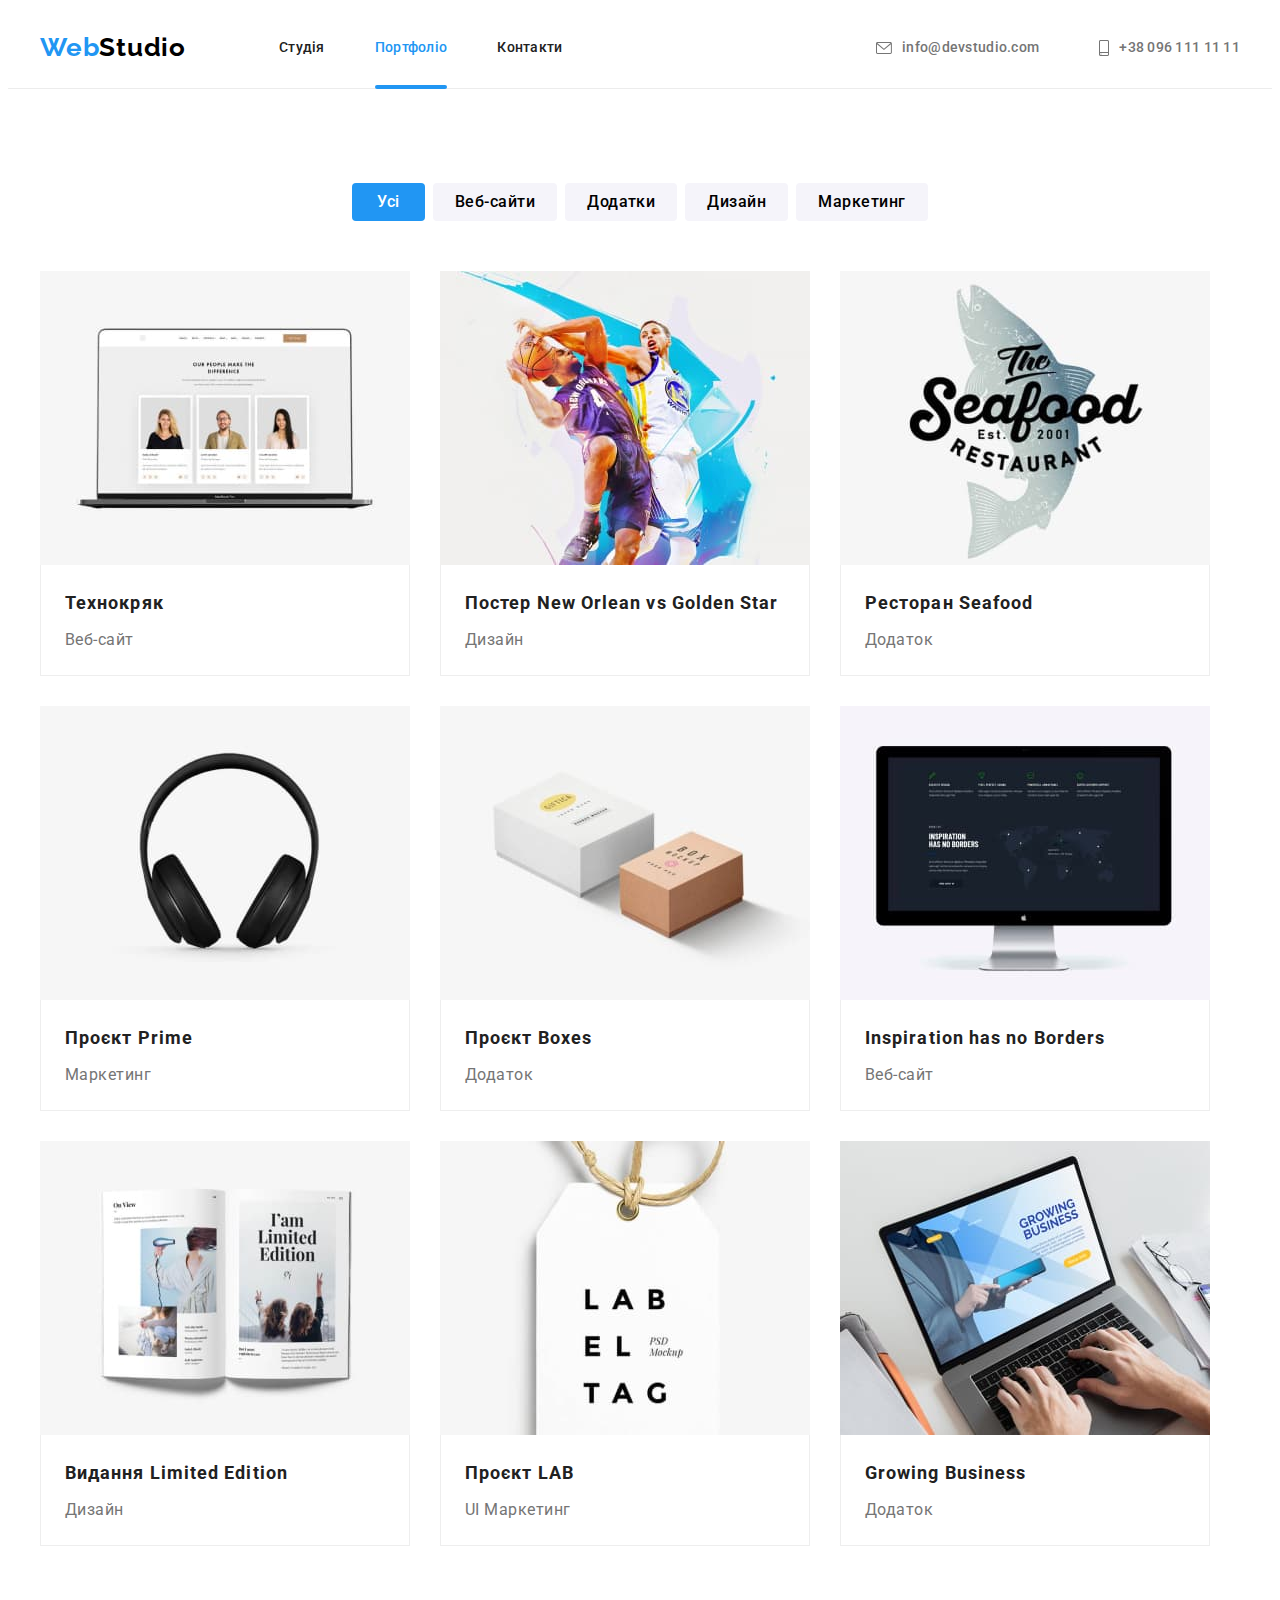
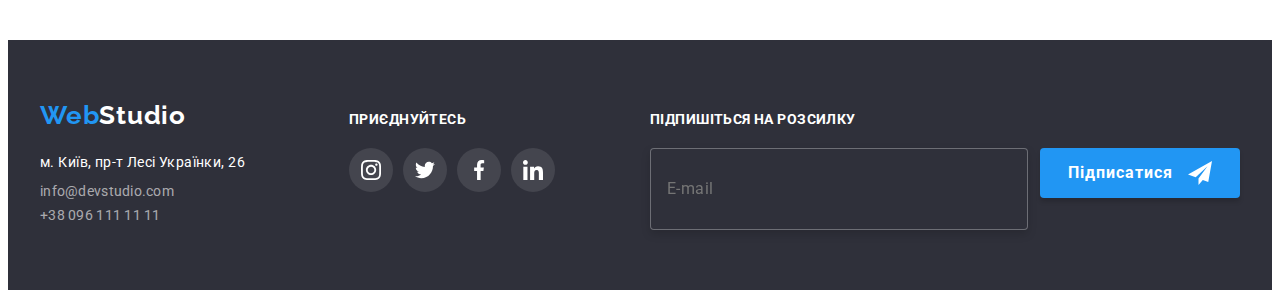
==== commit 7a8ca059: "fuf" ====
--- a/portfolio.html
+++ b/portfolio.html
@@ -25,8 +25,10 @@
       <div class="container header__container">
         <a href="./index.html" class="logo" lang="en"><span class="logo-web">Web</span>Studio</a>
         <!-- jhfgfurgfyuegrfjthghr -->
-        <button class="menu-button" name="choise" value="mainbutton" type="button" data-modal-open1><svg class="header-contact__icon-mob" width="40" height="40">
-          <use xlink:href="./images/symbol-defs.svg#icon-menu"></svg>
+        <button class="menu-button" name="choise" value="mainbutton" type="button" data-modal-open1>
+          <svg class="header-contact__icon-mob" width="40" height="40">
+            <use xlink:href="./images/symbol-defs.svg#icon-menu"></use>
+          </svg>
         </button>
         <div class="backdrop is-hidden" data-modal1>
           <div class="mobmodal-modal">
@@ -35,33 +37,32 @@
                 <use xlink:href="./images/symbol-defs.svg#icon-close_24px"></use>
               </svg>
             </button>
-          <ul class="mobmodal-nav">
-            <li class="mobmodal-nav__item"><a href="./index.html" class="mobmodal-nav__link-act">Студія</a></li>
-            <li class="mobmodal-nav__item"><a href="./portfolio.html" class="mobmodal-nav__link">Портфоліо</a></li>
-            <li class="mobmodal-nav__item"><a href="" class="mobmodal-nav__link">Контакти</a></li>
-          </ul>
-        <ul class="mobmodal-adr">
-          <li class="mobmodal-adr__item">
-            <a href="tel:+380961111111" class="mobmodal-adr__link-tel">+38 096 111 11 11</a>
-            
-          </li>
-          <li class="mobmodal-adr__item">
-            <a href="mailto:info@devstudio.com" class="mobmodal-adr__link">info@devstudio.com</a>
-          </li>
-        </ul>
-        <ul class="mobmodal">
-          <li class="mobmodal__item"><a class="mobmodal__link" href="#">Instagram</a></li>
-          <li class="mobmodal__item"><a class="mobmodal__link" href="#">Twitter</a></li>
-          <li class="mobmodal__item"><a class="mobmodal__link" href="#">Facebook</a></li>
-          <li class="mobmodal__item"><a class="mobmodal__link" href="#">LinkedIn</a></li>
-        </ul>
+            <ul class="mobmodal-nav">
+              <li class="mobmodal-nav__item"><a href="./index.html" class="mobmodal-nav__link">Студія</a></li>
+              <li class="mobmodal-nav__item"><a href="./portfolio.html" class="mobmodal-nav__link-act">Портфоліо</a></li>
+              <li class="mobmodal-nav__item"><a href="" class="mobmodal-nav__link">Контакти</a></li>
+            </ul>
+            <ul class="mobmodal-adr">
+              <li class="mobmodal-adr__item">
+                <a href="tel:+380961111111" class="mobmodal-adr__link-tel">+38 096 111 11 11</a>
+              </li>
+              <li class="mobmodal-adr__item">
+                <a href="mailto:info@devstudio.com" class="mobmodal-adr__link">info@devstudio.com</a>
+              </li>
+            </ul>
+            <ul class="mobmodal">
+              <li class="mobmodal__item"><a class="mobmodal__link" href="#">Instagram</a></li>
+              <li class="mobmodal__item"><a class="mobmodal__link" href="#">Twitter</a></li>
+              <li class="mobmodal__item"><a class="mobmodal__link" href="#">Facebook</a></li>
+              <li class="mobmodal__item"><a class="mobmodal__link" href="#">LinkedIn</a></li>
+            </ul>
           </div>
         </div>
         <!-- xnvbjvbjhdvbjn  -->
         <nav>
           <ul class="header__list">
-            <li class="header__item"><a href="./index.html" class="header__link--act">Студія</a></li>
-            <li class="header__item"><a href="./portfolio.html" class="header__link">Портфоліо</a></li>
+            <li class="header__item"><a href="./index.html" class="header__link">Студія</a></li>
+            <li class="header__item"><a href="./portfolio.html" class="header__link--act">Портфоліо</a></li>
             <li class="header__item"><a href="" class="header__link">Контакти</a></li>
           </ul>
         </nav>
@@ -69,12 +70,16 @@
           <li class="header-contact__item">
             <a href="mailto:info@devstudio.com" class="header-contact__link mail"
               ><svg class="header-contact__icon" width="16" height="12">
-                <use xlink:href="./images/symbol-defs.svg#email"></use></svg>info@devstudio.com</a>
+                <use xlink:href="./images/symbol-defs.svg#email"></use></svg
+              >info@devstudio.com</a
+            >
           </li>
           <li class="header-contact__item">
             <a href="tel:+380961111111" class="header-contact__link tel"
               ><svg class="header-contact__icon" width="10" height="16">
-                <use xlink:href="./images/symbol-defs.svg#phone"></use></svg>+38 096 111 11 11</a>
+                <use xlink:href="./images/symbol-defs.svg#phone"></use></svg
+              >+38 096 111 11 11</a
+            >
           </li>
         </ul>
       </div>
@@ -97,24 +102,14 @@
                 <div class="portfolio__card-position">
                   <!-- <img src="./images/desktop/portfolioimg/img.jpg" class="portfolio__card-foto" alt="фото трьох людей" width="370" height="294" /> -->
                   <picture>
-                <source
-                  srcset="./images/mobile/part-mob.jpg 1x,
-                  ./images/mobile/part-mob2x.jpg 2x"
-                  media="(max-width: 767px)"/>
-                <source
-                  srcset="
-                    ./images/tablet/port-tabl.jpg 1x,
-                  ./images/tablet/port-tabl2x.jpg 2x
-                  "
-                  media="(max-width: 1199px)"/>
-                <source
-                  srcset="
-                    ./images/desktop/portfolioimg/port-desk-1.jpg 1x,
-                    ./images/desktop/portfolioimg/port-desk-1-2x.jpg 2x
-                  "
-                  media="(min-width: 1200px)"/>
-                <img src="./images/desktop/portfolioimg/port-desk-1.jpg" class="portfolio__card-foto" alt="фото трьох людей" />
-              </picture>
+                    <source srcset="./images/mobile/part-mob.jpg 1x, ./images/mobile/part-mob2x.jpg 2x" media="(max-width: 767px)" />
+                    <source srcset="./images/tablet/port-tabl.jpg 1x, ./images/tablet/port-tabl2x.jpg 2x" media="(max-width: 1199px)" />
+                    <source
+                      srcset="./images/desktop/portfolioimg/port-desk-1.jpg 1x, ./images/desktop/portfolioimg/port-desk-1-2x.jpg 2x"
+                      media="(min-width: 1200px)"
+                    />
+                    <img src="./images/desktop/portfolioimg/port-desk-1.jpg" class="portfolio__card-foto" alt="фото трьох людей" />
+                  </picture>
                   <p class="portfolio__text">
                     Ресурс пропонує комплексні пропозиції з різним рівнем функціоналу та сервісів. Все це дозволить відвідувачу отримати вичерпні
                     відомості про компанію чи приватну особу.
@@ -131,24 +126,14 @@
                 <div class="portfolio__card-position">
                   <!-- <img src="./images/desktop/portfolioimg/img(1).jpg" class="portfolio__card-foto" alt="два баскетлолиста" width="370" height="294" /> -->
                   <picture>
-                <source
-                  srcset="./images/mobile/part-mob-1.jpg 1x,
-                  ./images/mobile/part-mob-1-2x.jpg 2x"
-                  media="(max-width: 767px)"/>
-                <source
-                  srcset="
-                    ./images/tablet/port-tabl-1.jpg 1x,
-                  ./images/tablet/port-tabl-1-2x.jpg 2x
-                  "
-                  media="(max-width: 1199px)"/>
-                <source
-                  srcset="
-                    ./images/desktop/portfolioimg/port-desk-2.jpg 1x,
-                    ./images/desktop/portfolioimg/port-desk-2-2x.jpg 2x
-                  "
-                  media="(min-width: 1200px)"/>
-                <img src="./images/desktop/portfolioimg/port-desk-2.jpg" class="portfolio__card-foto" alt="два баскетлолиста" />
-              </picture>
+                    <source srcset="./images/mobile/part-mob-1.jpg 1x, ./images/mobile/part-mob-1-2x.jpg 2x" media="(max-width: 767px)" />
+                    <source srcset="./images/tablet/port-tabl-1.jpg 1x, ./images/tablet/port-tabl-1-2x.jpg 2x" media="(max-width: 1199px)" />
+                    <source
+                      srcset="./images/desktop/portfolioimg/port-desk-2.jpg 1x, ./images/desktop/portfolioimg/port-desk-2-2x.jpg 2x"
+                      media="(min-width: 1200px)"
+                    />
+                    <img src="./images/desktop/portfolioimg/port-desk-2.jpg" class="portfolio__card-foto" alt="два баскетлолиста" />
+                  </picture>
                   <p class="portfolio__text">
                     Ресурс пропонує комплексні пропозиції з різним рівнем функціоналу та сервісів. Все це дозволить відвідувачу отримати вичерпні
                     відомості про компанію чи приватну особу.
@@ -165,24 +150,14 @@
                 <div class="portfolio__card-position">
                   <!-- <img src="./images/desktop/portfolioimg/img(2).jpg" class="portfolio__card-foto" alt="логотіп ресторану" width="370" height="294" /> -->
                   <picture>
-                <source
-                  srcset="./images/mobile/part-mob-2.jpg 1x,
-                  ./images/mobile/part-mob-2-2x.jpg 2x"
-                  media="(max-width: 767px)"/>
-                <source
-                  srcset="
-                    ./images/tablet/port-tabl-2.jpg 1x,
-                  ./images/tablet/port-tabl-2-2x.jpg 2x
-                  "
-                  media="(max-width: 1199px)"/>
-                <source
-                  srcset="
-                    ./images/desktop/portfolioimg/port-desk-3.jpg 1x,
-                    ./images/desktop/portfolioimg/port-desk-3-2x.jpg 2x
-                  "
-                  media="(min-width: 1200px)"/>
-                <img src="./images/desktop/portfolioimg/port-desk-3.jpg" class="portfolio__card-foto" alt="логотіп ресторану" />
-              </picture>
+                    <source srcset="./images/mobile/part-mob-2.jpg 1x, ./images/mobile/part-mob-2-2x.jpg 2x" media="(max-width: 767px)" />
+                    <source srcset="./images/tablet/port-tabl-2.jpg 1x, ./images/tablet/port-tabl-2-2x.jpg 2x" media="(max-width: 1199px)" />
+                    <source
+                      srcset="./images/desktop/portfolioimg/port-desk-3.jpg 1x, ./images/desktop/portfolioimg/port-desk-3-2x.jpg 2x"
+                      media="(min-width: 1200px)"
+                    />
+                    <img src="./images/desktop/portfolioimg/port-desk-3.jpg" class="portfolio__card-foto" alt="логотіп ресторану" />
+                  </picture>
                   <p class="portfolio__text">
                     Ресурс пропонує комплексні пропозиції з різним рівнем функціоналу та сервісів. Все це дозволить відвідувачу отримати вичерпні
                     відомості про компанію чи приватну особу.
@@ -199,24 +174,14 @@
                 <div class="portfolio__card-position">
                   <!-- <img src="./images/desktop/portfolioimg/img(3).jpg" class="portfolio__card-foto" alt="навушники" width="370" height="294" /> -->
                   <picture>
-                <source
-                  srcset="./images/mobile/part-mob-3.jpg 1x,
-                  ./images/mobile/part-mob-3-2x.jpg 2x"
-                  media="(max-width: 767px)"/>
-                <source
-                  srcset="
-                    ./images/tablet/port-tabl-3.jpg 1x,
-                  ./images/tablet/port-tabl-3-2x.jpg 2x
-                  "
-                  media="(max-width: 1199px)"/>
-                <source
-                  srcset="
-                    ./images/desktop/portfolioimg/port-desk-4.jpg 1x,
-                    ./images/desktop/portfolioimg/port-desk-4-2x.jpg 2x
-                  "
-                  media="(min-width: 1200px)"/>
-                <img src="./images/desktop/portfolioimg/port-desk-4.jpg" class="portfolio__card-foto" alt="навушники" />
-              </picture>
+                    <source srcset="./images/mobile/part-mob-3.jpg 1x, ./images/mobile/part-mob-3-2x.jpg 2x" media="(max-width: 767px)" />
+                    <source srcset="./images/tablet/port-tabl-3.jpg 1x, ./images/tablet/port-tabl-3-2x.jpg 2x" media="(max-width: 1199px)" />
+                    <source
+                      srcset="./images/desktop/portfolioimg/port-desk-4.jpg 1x, ./images/desktop/portfolioimg/port-desk-4-2x.jpg 2x"
+                      media="(min-width: 1200px)"
+                    />
+                    <img src="./images/desktop/portfolioimg/port-desk-4.jpg" class="portfolio__card-foto" alt="навушники" />
+                  </picture>
                   <p class="portfolio__text">
                     Ресурс пропонує комплексні пропозиції з різним рівнем функціоналу та сервісів. Все це дозволить відвідувачу отримати вичерпні
                     відомості про компанію чи приватну особу.
@@ -233,24 +198,14 @@
                 <div class="portfolio__card-position">
                   <!-- <img src="./images/desktop/portfolioimg/img(4).jpg" class="portfolio__card-foto" alt="дві коробки" width="370" height="294" /> -->
                   <picture>
-                <source
-                  srcset="./images/mobile/part-mob-4.jpg 1x,
-                  ./images/mobile/part-mob-4-2x.jpg 2x"
-                  media="(max-width: 767px)"/>
-                <source
-                  srcset="
-                    ./images/tablet/port-tabl-4.jpg 1x,
-                  ./images/tablet/port-tabl-4-2x.jpg 2x
-                  "
-                  media="(max-width: 1199px)"/>
-                <source
-                  srcset="
-                    ./images/desktop/portfolioimg/port-desk-5.jpg 1x,
-                    ./images/desktop/portfolioimg/port-desk-5-2x.jpg 2x
-                  "
-                  media="(min-width: 1200px)"/>
-                <img src="./images/desktop/portfolioimg/port-desk-5.jpg" class="portfolio__card-foto" alt="дві коробки" />
-              </picture>
+                    <source srcset="./images/mobile/part-mob-4.jpg 1x, ./images/mobile/part-mob-4-2x.jpg 2x" media="(max-width: 767px)" />
+                    <source srcset="./images/tablet/port-tabl-4.jpg 1x, ./images/tablet/port-tabl-4-2x.jpg 2x" media="(max-width: 1199px)" />
+                    <source
+                      srcset="./images/desktop/portfolioimg/port-desk-5.jpg 1x, ./images/desktop/portfolioimg/port-desk-5-2x.jpg 2x"
+                      media="(min-width: 1200px)"
+                    />
+                    <img src="./images/desktop/portfolioimg/port-desk-5.jpg" class="portfolio__card-foto" alt="дві коробки" />
+                  </picture>
                   <p class="portfolio__text">
                     Ресурс пропонує комплексні пропозиції з різним рівнем функціоналу та сервісів. Все це дозволить відвідувачу отримати вичерпні
                     відомості про компанію чи приватну особу.
@@ -273,24 +228,14 @@
                     height="294"
                   /> -->
                   <picture>
-                <source
-                  srcset="./images/mobile/part-mob-5.jpg 1x,
-                  ./images/mobile/part-mob-5-2x.jpg 2x"
-                  media="(max-width: 767px)"/>
-                <source
-                  srcset="
-                    ./images/tablet/port-tabl-5.jpg 1x,
-                  ./images/tablet/port-tabl-5-2x.jpg 2x
-                  "
-                  media="(max-width: 1199px)"/>
-                <source
-                  srcset="
-                    ./images/desktop/portfolioimg/port-desk-6.jpg 1x,
-                    ./images/desktop/portfolioimg/port-desk-6-2x.jpg 2x
-                  "
-                  media="(min-width: 1200px)"/>
-                <img src="./images/desktop/portfolioimg/port-desk-6.jpg" class="portfolio__card-foto" alt="монітор компьютера" />
-              </picture>
+                    <source srcset="./images/mobile/part-mob-5.jpg 1x, ./images/mobile/part-mob-5-2x.jpg 2x" media="(max-width: 767px)" />
+                    <source srcset="./images/tablet/port-tabl-5.jpg 1x, ./images/tablet/port-tabl-5-2x.jpg 2x" media="(max-width: 1199px)" />
+                    <source
+                      srcset="./images/desktop/portfolioimg/port-desk-6.jpg 1x, ./images/desktop/portfolioimg/port-desk-6-2x.jpg 2x"
+                      media="(min-width: 1200px)"
+                    />
+                    <img src="./images/desktop/portfolioimg/port-desk-6.jpg" class="portfolio__card-foto" alt="монітор компьютера" />
+                  </picture>
                   <p class="portfolio__text">
                     Ресурс пропонує комплексні пропозиції з різним рівнем функціоналу та сервісів. Все це дозволить відвідувачу отримати вичерпні
                     відомості про компанію чи приватну особу.
@@ -307,24 +252,14 @@
                 <div class="portfolio__card-position">
                   <!-- <img src="./images/desktop/portfolioimg/img(6).jpg" class="portfolio__card-foto" alt="розгорнута книга" width="370" height="294" /> -->
                   <picture>
-                <source
-                  srcset="./images/mobile/part-mob-6.jpg 1x,
-                  ./images/mobile/part-mob-6-2x.jpg 2x"
-                  media="(max-width: 767px)"/>
-                <source
-                  srcset="
-                    ./images/tablet/port-tabl-6.jpg 1x,
-                  ./images/tablet/port-tabl-6-2x.jpg 2x
-                  "
-                  media="(max-width: 1199px)"/>
-                <source
-                  srcset="
-                    ./images/desktop/portfolioimg/port-desk-7.jpg 1x,
-                    ./images/desktop/portfolioimg/port-desk-7-2x.jpg 2x
-                  "
-                  media="(min-width: 1200px)"/>
-                <img src="./images/desktop/portfolioimg/port-desk-7.jpg" class="portfolio__card-foto" alt="розгорнута книга" />
-              </picture>
+                    <source srcset="./images/mobile/part-mob-6.jpg 1x, ./images/mobile/part-mob-6-2x.jpg 2x" media="(max-width: 767px)" />
+                    <source srcset="./images/tablet/port-tabl-6.jpg 1x, ./images/tablet/port-tabl-6-2x.jpg 2x" media="(max-width: 1199px)" />
+                    <source
+                      srcset="./images/desktop/portfolioimg/port-desk-7.jpg 1x, ./images/desktop/portfolioimg/port-desk-7-2x.jpg 2x"
+                      media="(min-width: 1200px)"
+                    />
+                    <img src="./images/desktop/portfolioimg/port-desk-7.jpg" class="portfolio__card-foto" alt="розгорнута книга" />
+                  </picture>
                   <p class="portfolio__text">
                     Ресурс пропонує комплексні пропозиції з різним рівнем функціоналу та сервісів. Все це дозволить відвідувачу отримати вичерпні
                     відомості про компанію чи приватну особу.
@@ -341,24 +276,14 @@
                 <div class="portfolio__card-position">
                   <!-- <img src="./images/desktop/portfolioimg/img(7).jpg" class="portfolio__card-foto" alt="етикетка" width="370" height="294" /> -->
                   <picture>
-                <source
-                  srcset="./images/mobile/part-mob-7.jpg 1x,
-                  ./images/mobile/part-mob-7-2x.jpg 2x"
-                  media="(max-width: 767px)"/>
-                <source
-                  srcset="
-                    ./images/tablet/port-tabl-7.jpg 1x,
-                  ./images/tablet/port-tabl-7-2x.jpg 2x
-                  "
-                  media="(max-width: 1199px)"/>
-                <source
-                  srcset="
-                    ./images/desktop/portfolioimg/port-desk-8.jpg 1x,
-                    ./images/desktop/portfolioimg/port-desk-8-2x.jpg 2x
-                  "
-                  media="(min-width: 1200px)"/>
-                <img src="./images/desktop/portfolioimg/port-desk-8.jpg" class="portfolio__card-foto" alt="етикетка" />
-              </picture>
+                    <source srcset="./images/mobile/part-mob-7.jpg 1x, ./images/mobile/part-mob-7-2x.jpg 2x" media="(max-width: 767px)" />
+                    <source srcset="./images/tablet/port-tabl-7.jpg 1x, ./images/tablet/port-tabl-7-2x.jpg 2x" media="(max-width: 1199px)" />
+                    <source
+                      srcset="./images/desktop/portfolioimg/port-desk-8.jpg 1x, ./images/desktop/portfolioimg/port-desk-8-2x.jpg 2x"
+                      media="(min-width: 1200px)"
+                    />
+                    <img src="./images/desktop/portfolioimg/port-desk-8.jpg" class="portfolio__card-foto" alt="етикетка" />
+                  </picture>
                   <p class="portfolio__text">
                     Ресурс пропонує комплексні пропозиції з різним рівнем функціоналу та сервісів. Все це дозволить відвідувачу отримати вичерпні
                     відомості про компанію чи приватну особу.
@@ -381,24 +306,14 @@
                     height="294"
                   /> -->
                   <picture>
-                <source
-                  srcset="./images/mobile/part-mob-8.jpg 1x,
-                  ./images/mobile/part-mob-8-2x.jpg 2x"
-                  media="(max-width: 767px)"/>
-                <source
-                  srcset="
-                    ./images/tablet/port-tabl-8.jpg 1x,
-                  ./images/tablet/port-tabl-8-2x.jpg 2x
-                  "
-                  media="(max-width: 1199px)"/>
-                <source
-                  srcset="
-                    ./images/desktop/portfolioimg/port-desk-9.jpg 1x,
-                    ./images/desktop/portfolioimg/port-desk-9-2x.jpg 2x
-                  "
-                  media="(min-width: 1200px)"/>
-                <img src="./images/desktop/portfolioimg/port-desk-9.jpg" class="portfolio__card-foto" alt="чоловічі руки працюють за ноутбуком" />
-              </picture>
+                    <source srcset="./images/mobile/part-mob-8.jpg 1x, ./images/mobile/part-mob-8-2x.jpg 2x" media="(max-width: 767px)" />
+                    <source srcset="./images/tablet/port-tabl-8.jpg 1x, ./images/tablet/port-tabl-8-2x.jpg 2x" media="(max-width: 1199px)" />
+                    <source
+                      srcset="./images/desktop/portfolioimg/port-desk-9.jpg 1x, ./images/desktop/portfolioimg/port-desk-9-2x.jpg 2x"
+                      media="(min-width: 1200px)"
+                    />
+                    <img src="./images/desktop/portfolioimg/port-desk-9.jpg" class="portfolio__card-foto" alt="чоловічі руки працюють за ноутбуком" />
+                  </picture>
                   <p class="portfolio__text">
                     Ресурс пропонує комплексні пропозиції з різним рівнем функціоналу та сервісів. Все це дозволить відвідувачу отримати вичерпні
                     відомості про компанію чи приватну особу.
@@ -416,51 +331,51 @@
     </main>
     <footer class="footer">
       <div class="container footer__container">
-      <div class="footer__container-info">
-        <div class="footer__container-addr">
-          <a href="./index.html" class="footer__logo" lang="en"><span class="logo-web">Web</span>Studio</a>
-          <address class="footer__address">
-            <ul class="footer__list">
-              <li class="footer__item"><a href="" class="footer__map">м. Київ, пр-т Лесі Українки, 26</a></li>
-              <li class="footer__item"><a href="mailto:info@devstudio.com" class="footer__contact">info@devstudio.com</a></li>
-              <li class="footer__item"><a href="tel:+380961111111" class="footer__contact">+38 096 111 11 11</a></li>
+        <div class="footer__container-info">
+          <div class="footer__container-addr">
+            <a href="./index.html" class="footer__logo" lang="en"><span class="logo-web">Web</span>Studio</a>
+            <address class="footer__address">
+              <ul class="footer__list">
+                <li class="footer__item"><a href="" class="footer__map">м. Київ, пр-т Лесі Українки, 26</a></li>
+                <li class="footer__item"><a href="mailto:info@devstudio.com" class="footer__contact">info@devstudio.com</a></li>
+                <li class="footer__item"><a href="tel:+380961111111" class="footer__contact">+38 096 111 11 11</a></li>
+              </ul>
+            </address>
+          </div>
+          <div class="footer__goin">
+            <p class="footer__title">приєднуйтесь</p>
+            <ul class="footer__soc-list">
+              <li class="footer__soc-item">
+                <a href="#" class="footer__soc-link">
+                  <svg class="footer__soc-icon" width="20" height="20">
+                    <use xlink:href="./images/symbol-defs.svg#instagram"></use>
+                  </svg>
+                </a>
+              </li>
+              <li class="footer__soc-item">
+                <a href="#" class="footer__soc-link">
+                  <svg class="footer__soc-icon" width="20" height="20">
+                    <use xlink:href="./images/symbol-defs.svg#twitter"></use>
+                  </svg>
+                </a>
+              </li>
+              <li class="footer__soc-item">
+                <a href="#" class="footer__soc-link">
+                  <svg class="footer__soc-icon" width="20" height="20">
+                    <use xlink:href="./images/symbol-defs.svg#facebook"></use>
+                  </svg>
+                </a>
+              </li>
+              <li class="footer__soc-item">
+                <a href="#" class="footer__soc-link">
+                  <svg class="footer__soc-icon" width="20" height="20">
+                    <use xlink:href="./images/symbol-defs.svg#linkedin"></use>
+                  </svg>
+                </a>
+              </li>
             </ul>
-          </address>
+          </div>
         </div>
-        <div class="footer__goin">
-          <p class="footer__title">приєднуйтесь</p>
-          <ul class="footer__soc-list">
-            <li class="footer__soc-item">
-              <a href="#" class="footer__soc-link">
-                <svg class="footer__soc-icon" width="20" height="20">
-                  <use xlink:href="./images/symbol-defs.svg#instagram"></use>
-                </svg>
-              </a>
-            </li>
-            <li class="footer__soc-item">
-              <a href="#" class="footer__soc-link">
-                <svg class="footer__soc-icon" width="20" height="20">
-                  <use xlink:href="./images/symbol-defs.svg#twitter"></use>
-                </svg>
-              </a>
-            </li>
-            <li class="footer__soc-item">
-              <a href="#" class="footer__soc-link">
-                <svg class="footer__soc-icon" width="20" height="20">
-                  <use xlink:href="./images/symbol-defs.svg#facebook"></use>
-                </svg>
-              </a>
-            </li>
-            <li class="footer__soc-item">
-              <a href="#" class="footer__soc-link">
-                <svg class="footer__soc-icon" width="20" height="20">
-                  <use xlink:href="./images/symbol-defs.svg#linkedin"></use>
-                </svg>
-              </a>
-            </li>
-          </ul>
-        </div>
-      </div>
         <div class="footer__subscribe">
           <p class="footer__subscribe-title">Підпишіться на розсилку</p>
           <form action="#" class="footer__subscribe-form">
@@ -476,4 +391,4 @@
     </footer>
     <script src="./js/modal.js"></script>
   </body>
-</html>+</html>
--- a/css/main.min.css
+++ b/css/main.min.css
@@ -1 +1 @@
-body{background-color:#fff;color:#757575;font-family:roboto,sans-serif}ul{list-style:none;margin:0;padding:0}.container{padding-left:15px;padding-right:15px;margin-left:auto;margin-right:auto}@media screen and (min-width: 480px){.container{width:480px}}@media screen and (min-width: 768px){.container{width:768px}}@media screen and (min-width: 1200px){.container{width:1200px}}h1,h2,h3,h4,h5,h6,p{margin:0}img{display:block;max-width:100%;height:auto}section{padding-top:60px;padding-bottom:60px}@media screen and (min-width: 1200px){section{padding-top:94px;padding-bottom:94px}}.header{background-color:#fff;border-bottom:1px solid #ececec}.header__container{display:-webkit-box;display:-ms-flexbox;display:flex}@media screen and (min-width: 768px){.header__container{display:-webkit-box;display:-ms-flexbox;display:flex;-webkit-box-align:center;-ms-flex-align:center;align-items:center}}nav{display:none}@media screen and (min-width: 768px){nav{display:-webkit-box;display:-ms-flexbox;display:flex}}@media screen and (min-width: 1200px){nav{-webkit-box-pack:center;-ms-flex-pack:center;justify-content:center}}@media screen and (min-width: 1200px){.header__item{margin-right:50px}.header__item:last-child{margin-right:0}}.logo{padding-top:16px;padding-bottom:16px;font-family:Raleway;display:-webkit-inline-box;display:-ms-inline-flexbox;display:inline-flex;font-weight:700;font-size:24px;line-height:1.19;letter-spacing:.03em;color:#000;text-decoration:none}@media screen and (min-width: 768px){.logo{margin-right:88px;padding-top:26px;padding-bottom:26px}}@media screen and (min-width: 1200px){.logo{margin-right:93px;font-size:26px;padding-top:24px;padding-bottom:25px}}.logo-web{color:#2196f3}.menu-button{display:inline-block;margin:0;margin-left:auto;padding:0;border:none;color:#212121;background-color:rgba(0,0,0,0);cursor:pointer;-webkit-transition:fill 250ms cubic-bezier(0.4, 0, 0.2, 1);transition:fill 250ms cubic-bezier(0.4, 0, 0.2, 1)}.menu-button:hover,.menu-button:focus{fill:#2196f3}@media screen and (min-width: 768px){.menu-button{display:none}}.mobmodal-modal{overflow-y:scroll;display:-webkit-box;display:-ms-flexbox;display:flex;-webkit-box-orient:vertical;-webkit-box-direction:normal;-ms-flex-direction:column;flex-direction:column;z-index:5;position:absolute;top:50%;left:50%;-webkit-transform:translate(-50%, -50%);transform:translate(-50%, -50%);width:100%;height:100%;max-width:767px;background:#fff;-webkit-box-shadow:0px 1px 3px rgba(0,0,0,.12),0px 1px 1px rgba(0,0,0,.14),0px 2px 1px rgba(0,0,0,.2);box-shadow:0px 1px 3px rgba(0,0,0,.12),0px 1px 1px rgba(0,0,0,.14),0px 2px 1px rgba(0,0,0,.2);-webkit-transition:-webkit-transform 500ms ease-in-out;transition:-webkit-transform 500ms ease-in-out;transition:transform 500ms ease-in-out;transition:transform 500ms ease-in-out, -webkit-transform 500ms ease-in-out;padding:48px 40px}@media screen and (min-width: 768px){.mobmodal-modal{display:none}}.modal__btnmob{position:absolute;top:10px;right:15px;display:-webkit-box;display:-ms-flexbox;display:flex;-webkit-box-align:center;-ms-flex-align:center;align-items:center;-webkit-box-pack:center;-ms-flex-pack:center;justify-content:center;width:40px;height:40px;border:#fff;background:#fff;cursor:pointer}.modal__btnmob>.modal-btn__icon{fill:#000;-webkit-transition:fill 250ms cubic-bezier(0.4, 0, 0.2, 1);transition:fill 250ms cubic-bezier(0.4, 0, 0.2, 1)}.modal__btnmob:hover .modal-btn__icon,.modal__btnmob:focus .modal-btn__icon{fill:#2196f3}.mobmodal-nav__item{margin-bottom:32px}.mobmodal-nav__item:last-child{margin-bottom:0}.mobmodal-nav__link-act{text-decoration:none;color:#2196f3;font-size:40px;font-weight:500;font-family:"Roboto";font-style:normal;letter-spacing:.02em;-webkit-transition:color 250ms cubic-bezier(0.4, 0, 0.2, 1);transition:color 250ms cubic-bezier(0.4, 0, 0.2, 1)}.mobmodal-nav__link-act:hover,.mobmodal-nav__link-act:focus{color:#2196f3}.mobmodal-nav__link{text-decoration:none;color:#212121;font-size:40px;font-weight:500;font-family:"Roboto";font-style:normal;letter-spacing:.02em;-webkit-transition:color 250ms cubic-bezier(0.4, 0, 0.2, 1);transition:color 250ms cubic-bezier(0.4, 0, 0.2, 1)}.mobmodal-nav__link:hover,.mobmodal-nav__link:focus{color:#2196f3}.mobmodal-adr{margin-top:auto}.mobmodal-adr__item{margin-bottom:32px}.mobmodal-adr__item:last-child{margin-bottom:64px}.mobmodal-adr__link-tel{text-decoration:none;font-size:34px;line-height:1.18;color:#2196f3;letter-spacing:.02em;-webkit-transition:color 250ms cubic-bezier(0.4, 0, 0.2, 1);transition:color 250ms cubic-bezier(0.4, 0, 0.2, 1)}.mobmodal-adr__link-tel:hover,.mobmodal-adr__link-tel:focus{color:#2196f3}.mobmodal-adr__link{text-decoration:none;font-size:24px;line-height:1.16;color:#757575;letter-spacing:.02em;-webkit-transition:color 250ms cubic-bezier(0.4, 0, 0.2, 1);transition:color 250ms cubic-bezier(0.4, 0, 0.2, 1)}.mobmodal-adr__link:hover,.mobmodal-adr__link:focus{color:#2196f3}.mobmodal{display:-webkit-box;display:-ms-flexbox;display:flex;-ms-flex-wrap:wrap;flex-wrap:wrap}.mobmodal__item{padding:0 10px;border-right:1px solid rgba(33,33,33,.2)}.mobmodal__item:last-child{padding-right:0;border-right:0}.mobmodal__item:first-child{padding-left:0}.mobmodal__link{color:#2196f3;text-decoration:none;font-size:18px;line-height:1.22;letter-spacing:.02em;-webkit-transition:color 250ms cubic-bezier(0.4, 0, 0.2, 1);transition:color 250ms cubic-bezier(0.4, 0, 0.2, 1)}.mobmodal__link:hover,.mobmodal__link:focus{color:#2196f3}nav{display:none}@media screen and (min-width: 768px){nav{display:-webkit-box;display:-ms-flexbox;display:flex}}@media screen and (min-width: 1200px){nav{-webkit-box-pack:center;-ms-flex-pack:center;justify-content:center}}@media screen and (min-width: 768px){.header__item{margin-right:50px}.header__item:last-child{margin-right:0}}@media screen and (min-width: 768px){.header__list{display:-webkit-box;display:-ms-flexbox;display:flex;-webkit-box-orient:horizontal;-webkit-box-direction:normal;-ms-flex-direction:row;flex-direction:row}}.header__link,.header__link--act{padding-top:32px;padding-bottom:32px;font-size:14px;font-weight:500;line-height:1.14;letter-spacing:.02em;color:#212121;text-decoration:none;-webkit-transition:color 250ms cubic-bezier(0.4, 0, 0.2, 1);transition:color 250ms cubic-bezier(0.4, 0, 0.2, 1)}.header__link:hover,.header__link--act:hover,.header__link:focus,.header__link--act:focus{color:#2196f3}@media screen and (max-width: 1199px){.header__link,.header__link--act{display:block}}@media screen and (min-width: 1200px){.header__link,.header__link--act{display:inline-block}}.header__link--act{color:#2196f3;position:relative}.header__link--act:hover,.header__link--act:focus{color:#2196f3}.header__link--act::after{content:"";position:absolute;bottom:-1px;left:0;display:block;width:100%;height:4px;background-color:#2196f3;border-radius:2px}.header-contact{display:none}@media screen and (min-width: 768px){.header-contact{display:-webkit-box;display:-ms-flexbox;display:flex;-webkit-box-orient:vertical;-webkit-box-direction:normal;-ms-flex-direction:column;flex-direction:column;margin-left:auto;gap:10px}}@media screen and (min-width: 1200px){.header-contact{margin-left:auto;-webkit-box-orient:horizontal;-webkit-box-direction:normal;-ms-flex-direction:row;flex-direction:row}}@media screen and (min-width: 1200px){.header-contact__item{margin-right:50px}.header-contact__item:last-child{margin-right:0}}.header-contact__link{font-size:14px;font-weight:500;line-height:1.14;letter-spacing:.02em;color:#757575;text-decoration:none;-webkit-transition:color 250ms cubic-bezier(0.4, 0, 0.2, 1);transition:color 250ms cubic-bezier(0.4, 0, 0.2, 1)}.header-contact__link:hover,.header-contact__link:focus{color:#2196f3}.header-contact__link:hover .header-contact__icon,.header-contact__link:focus .header-contact__icon{fill:#2196f3}@media screen and (max-width: 1199px){.header-contact__link.tel{padding-bottom:20px}.header-contact__link.mail{padding-top:20px}}@media screen and (min-width: 1200px){.header-contact__link{display:-webkit-box;display:-ms-flexbox;display:flex;-webkit-box-align:center;-ms-flex-align:center;align-items:center;padding-top:32px;padding-bottom:32px}}.header-contact__icon{fill:#757575;margin-right:10px;-webkit-transition:fill 250ms cubic-bezier(0.4, 0, 0.2, 1);transition:fill 250ms cubic-bezier(0.4, 0, 0.2, 1)}.hero{padding-top:118px;padding-bottom:118px}@media screen and (min-width: 1200px){.hero{padding-top:200px;padding-bottom:200px}}.hero__container{padding-left:15px;padding-right:15px;margin-left:auto;margin-right:auto;text-align:center}@media screen and (max-width: 480px){.hero__container{width:100%}}@media screen and (min-width: 768px){.hero__container{width:360px}}@media screen and (min-width: 1200px){.hero__container{width:700px}}.bg-hero{background-image:-webkit-gradient(linear, left top, right top, from(rgba(47, 48, 58, 0.4)), to(rgba(47, 48, 58, 0.4))),url(../images/mobile/Img-bg-mob.jpg);background-image:linear-gradient(to right, rgba(47, 48, 58, 0.4), rgba(47, 48, 58, 0.4)),url(../images/mobile/Img-bg-mob.jpg);background-image:-webkit-gradient(linear, left top, right top, from(rgba(47, 48, 58, 0.4)), to(rgba(47, 48, 58, 0.4))),url(../images/mobile/Img-bg-mob2x.jpg);background-image:linear-gradient(to right, rgba(47, 48, 58, 0.4), rgba(47, 48, 58, 0.4)),url(../images/mobile/Img-bg-mob2x.jpg);background-repeat:no-repeat;background-position:center;background-size:cover;background-color:#2f303a;margin-left:auto;margin-right:auto;max-width:480px;min-height:400px}@media screen and (min-width: 768px){.bg-hero{max-width:768px;min-height:400px;background-image:-webkit-gradient(linear, left top, right top, from(rgba(47, 48, 58, 0.4)), to(rgba(47, 48, 58, 0.4))),url(../images/tablet/Img-bg-tabl.jpg);background-image:linear-gradient(to right, rgba(47, 48, 58, 0.4), rgba(47, 48, 58, 0.4)),url(../images/tablet/Img-bg-tabl.jpg);background-image:-webkit-gradient(linear, left top, right top, from(rgba(47, 48, 58, 0.4)), to(rgba(47, 48, 58, 0.4))),url(../images/tablet/Img-bg-tabl2x.jpg);background-image:linear-gradient(to right, rgba(47, 48, 58, 0.4), rgba(47, 48, 58, 0.4)),url(../images/tablet/Img-bg-tabl2x.jpg)}}@media screen and (min-width: 1200px){.bg-hero{max-width:1600px;min-height:600px;background-image:-webkit-gradient(linear, left top, right top, from(rgba(47, 48, 58, 0.4)), to(rgba(47, 48, 58, 0.4))),url(../images/desktop/Img-bg-dest.jpg);background-image:linear-gradient(to right, rgba(47, 48, 58, 0.4), rgba(47, 48, 58, 0.4)),url(../images/desktop/Img-bg-dest.jpg);background-image:-webkit-gradient(linear, left top, right top, from(rgba(47, 48, 58, 0.4)), to(rgba(47, 48, 58, 0.4))),url(../images/desktop/Img-bg-dest2x.jpg);background-image:linear-gradient(to right, rgba(47, 48, 58, 0.4), rgba(47, 48, 58, 0.4)),url(../images/desktop/Img-bg-dest2x.jpg)}}.hero__slogan{font-size:26px;font-weight:900;line-height:1.6;letter-spacing:.06em;margin-bottom:30px;text-transform:uppercase;color:#fff}@media screen and (min-width: 1200px){.hero__slogan{font-size:44px;line-height:1.36}}.hero__button{font-family:inherit;font-size:16px;font-weight:700;line-height:1.87;letter-spacing:.06em;border-radius:4px;padding:10px 32px;display:inline-block;min-width:200px;text-align:center;border:0px;cursor:pointer;color:#fff;background-color:#2196f3;-webkit-transition:background-color 250ms cubic-bezier(0.4, 0, 0.2, 1);transition:background-color 250ms cubic-bezier(0.4, 0, 0.2, 1)}.hero__button:hover,.hero__button:focus{background-color:#188ce8}@media screen and (min-width: 1200px){.hero__button{min-width:216px}}.backdrop{z-index:5;position:fixed;top:0;left:0;width:100%;height:100%;background:rgba(0,0,0,.2);opacity:1;padding:93px 15px;overflow-y:scroll;-webkit-transition:opacity 1400ms linear,visibility 1400ms linear;transition:opacity 1400ms linear,visibility 1400ms linear}.backdrop.is-hidden{display:none;opacity:0;visibility:hidden;pointer-events:none}.backdrop.is-hidden .modal{opacity:0;visibility:hidden;pointer-events:none;-webkit-transform:translate(-50%, -50%) scale(1) rotate(0deg);transform:translate(-50%, -50%) scale(1) rotate(0deg);-webkit-transition:opacity 1400ms linear,visibility 1400ms linear;transition:opacity 1400ms linear,visibility 1400ms linear}.modal{background:#fff;-webkit-box-shadow:0px 1px 3px rgba(0,0,0,.12),0px 1px 1px rgba(0,0,0,.14),0px 2px 1px rgba(0,0,0,.2);box-shadow:0px 1px 3px rgba(0,0,0,.12),0px 1px 1px rgba(0,0,0,.14),0px 2px 1px rgba(0,0,0,.2);border-radius:4px;-webkit-transition:-webkit-transform 500ms ease-in-out;transition:-webkit-transform 500ms ease-in-out;transition:transform 500ms ease-in-out;transition:transform 500ms ease-in-out, -webkit-transform 500ms ease-in-out;padding:40px}@media screen and (min-width: 480px){.modal{width:450px;z-index:5;top:50%;left:50%;position:absolute;-webkit-transform:translate(-50%, -50%);transform:translate(-50%, -50%)}}@media screen and (min-width: 1200px){.modal{width:528px;height:581px}}.modal__btn{position:absolute;top:100px;right:24px;display:-webkit-box;display:-ms-flexbox;display:flex;-webkit-box-align:center;-ms-flex-align:center;align-items:center;-webkit-box-pack:center;-ms-flex-pack:center;justify-content:center;width:30px;height:30px;background:#fff;border:1px solid rgba(0,0,0,.1);border-radius:50%;cursor:pointer}@media screen and (min-width: 480px){.modal__btn{top:8px;right:8px}}.modal__btn>.modal-btn__icon{fill:#000;-webkit-transition:fill 250ms cubic-bezier(0.4, 0, 0.2, 1);transition:fill 250ms cubic-bezier(0.4, 0, 0.2, 1)}.modal__btn:hover .modal-btn__icon,.modal__btn:focus .modal-btn__icon{fill:#2196f3}.register-form__visually-hidden{position:absolute;width:1px;height:1px;margin:-1px;border:0;padding:0;white-space:nowrap;-webkit-clip-path:inset(100%);clip-path:inset(100%);clip:rect(0 0 0 0);overflow:hidden}.register-form__heading{display:block;text-align:center;font-size:20px;margin-bottom:12px;color:#212121;line-height:1.5;letter-spacing:.03em}@media screen and (min-width: 1200px){.register-form__heading{line-height:1.15}}.register-form__group{margin-bottom:20px}.register-form__label{position:relative;display:block;margin-bottom:10px}.register-form__label:last-child{margin-bottom:0}.register-form__name{display:block;font-size:12px;margin-bottom:4px;line-height:1.1666666667}.register-form__input{width:100%;display:block;height:40px;padding-left:42px;padding-right:42px;border:1px solid rgba(33,33,33,.2);border-radius:4px;outline:rgba(0,0,0,0);-webkit-transition:border-color 400ms;transition:border-color 400ms}.register-form__input:focus,.register-form__input:hover{border-color:#2196f3}.register-form__input:focus~.register-form__icon,.register-form__input:hover~.register-form__icon{fill:#2196f3}.register-form__icon{position:absolute;fill:#212121;top:50%;left:10px;-webkit-transition:fill 400ms;transition:fill 400ms}.register-form__title{display:block;font-size:14px;margin-bottom:4px}.register-form__message{display:block;width:100%;height:120px;padding:18px;font-size:14px;resize:none;outline:rgba(0,0,0,0);border:1px solid rgba(33,33,33,.2);border-radius:4px}.register-form__message::-webkit-input-placeholder{font-size:12px}.register-form__message::-moz-placeholder{font-size:12px}.register-form__message:-ms-input-placeholder{font-size:12px}.register-form__message::-ms-input-placeholder{font-size:12px}.register-form__message::placeholder{font-size:12px}.register-form__message:hover,.register-form__message:focus{border-color:#2196f3}.register-form__agreement{display:-webkit-box;display:-ms-flexbox;display:flex;-webkit-box-align:center;-ms-flex-align:center;align-items:center;-webkit-box-pack:center;-ms-flex-pack:center;justify-content:center;gap:10px;margin-bottom:30px}.register-form__icon-checked{opacity:0;fill:#188ce8;-webkit-transition:opacity 400ms;transition:opacity 400ms}.register-form__checkbox:checked+.register-form__agreement-icons .register-form__icon-checked{opacity:1}.register-form__icon-unchecked{-webkit-transition:opacity 400ms;transition:opacity 400ms}.register-form__checkbox:checked+.register-form__agreement-icons .register-form__icon-unchecked{opacity:0}.register-form__checkbox+.register-form__agreement-icons .register-form__icon-unchecked{-webkit-transition:opacity 250ms cubic-bezier(0.4, 0, 0.2, 1);transition:opacity 250ms cubic-bezier(0.4, 0, 0.2, 1)}.register-form__checkbox:focus+.register-form__agreement-icons .register-form__icon-unchecked{opacity:0}.register-form__checkbox:focus+.register-form__agreement-icons{border-radius:2px;border:2px solid #188ce8}.register-form__checkbox:focus+.register-form__agreement-icons{-webkit-transition:border 250ms cubic-bezier(0.4, 0, 0.2, 1);transition:border 250ms cubic-bezier(0.4, 0, 0.2, 1)}.register-form__desc{font-size:12px;-webkit-user-select:none;-moz-user-select:none;-ms-user-select:none;user-select:none}@media screen and (min-width: 1200px){.register-form__desc{font-size:14px}}.register-form__link{color:#2196f3}.register-form__btn{font-family:inherit;font-size:16px;font-weight:700;line-height:1.87;letter-spacing:.06em;border-radius:4px;padding:10px 52px;min-width:200px;min-height:50px;text-align:center;border:0px;cursor:pointer;color:#fff;background-color:#2196f3;-webkit-transition:background-color 250ms cubic-bezier(0.4, 0, 0.2, 1);transition:background-color 250ms cubic-bezier(0.4, 0, 0.2, 1);display:block;margin:0 auto}.register-form__btn:hover,.register-form__btn:focus{background-color:#188ce8}.feature__hiden-txt{position:absolute;width:1px;height:1px;margin:-1px;border:0;padding:0;white-space:nowrap;-webkit-clip-path:inset(100%);clip-path:inset(100%);clip:rect(0 0 0 0);overflow:hidden}@media screen and (min-width: 768px){.feature__list{display:-webkit-box;display:-ms-flexbox;display:flex;-webkit-box-align:center;-ms-flex-align:center;align-items:center;-webkit-box-pack:center;-ms-flex-pack:center;justify-content:center;-ms-flex-wrap:wrap;flex-wrap:wrap;margin:-15px}}@media screen and (min-width: 1200px){.feature__list{display:-webkit-box;display:-ms-flexbox;display:flex;-ms-flex-wrap:nowrap;flex-wrap:nowrap;-webkit-box-align:stretch;-ms-flex-align:stretch;align-items:stretch;margin:0}}@media screen and (max-width: 767px){.feature__item{margin-bottom:30px}}@media screen and (min-width: 768px){.feature__item{width:calc((100% - 60px)/2);margin:15px}}@media screen and (min-width: 1200px){.feature__item{-ms-flex-preferred-size:270px;flex-basis:270px;margin:0 30px 0 0}.feature__item:last-child{margin-right:0}}.feature__directions-link{display:-webkit-box;display:-ms-flexbox;display:flex;-webkit-box-align:center;-ms-flex-align:center;align-items:center;-webkit-box-pack:center;-ms-flex-pack:center;justify-content:center;height:120px;background:#f5f4fa;border-radius:4px;margin-bottom:30px}@media screen and (min-width: 768px){.feature__directions-link{width:354px}}@media screen and (min-width: 1200px){.feature__directions-link{width:270px}}.feature__directions-icon{fill:#afb1b8}.feature__title{margin-top:0;margin-bottom:10px;font-size:14px;font-weight:700;line-height:1.14;letter-spacing:.03em;color:#212121;text-transform:uppercase}@media screen and (max-width: 767px){.feature__title{text-align:center}}.feature__txt{margin-top:0;margin-bottom:0;font-size:14px;line-height:1.71;letter-spacing:.03em;color:#757575}.services{display:none;padding-top:0}@media screen and (min-width: 1200px){.services{display:block}}.services__title{margin-bottom:50px;font-size:36px;font-weight:700;line-height:1.16;letter-spacing:.03em;text-align:center;color:#212121}.services__list{display:-webkit-box;display:-ms-flexbox;display:flex;gap:30px}.services__item{display:-webkit-box;display:-ms-flexbox;display:flex}.services__box-imgtext{position:relative}.services__imgtext{position:absolute;bottom:0;width:370px;height:70px;display:-webkit-box;display:-ms-flexbox;display:flex;-webkit-box-pack:center;-ms-flex-pack:center;justify-content:center;-webkit-box-align:center;-ms-flex-align:center;align-items:center;font-weight:700;font-size:14px;line-height:1.14;text-align:center;letter-spacing:.03em;text-transform:uppercase;color:#fff;background:rgba(47,48,58,.8)}.team{text-align:center;background-color:#f5f4fa}.team__title{margin-bottom:30px;font-size:28px;font-weight:700;line-height:1.17;letter-spacing:.03em;text-align:center;color:#212121}@media screen and (min-width: 1200px){.team__title{margin-bottom:50px;font-size:36px}}.team__list{margin-left:auto;margin-right:auto;-webkit-box-align:center;-ms-flex-align:center;align-items:center;-webkit-box-pack:center;-ms-flex-pack:center;justify-content:center;display:-webkit-box;display:-ms-flexbox;display:flex;-ms-flex-wrap:wrap;flex-wrap:wrap}@media screen and (min-width: 768px){.team__list{gap:30px}}@media screen and (min-width: 1200px){.team__list{gap:30px;-ms-flex-wrap:nowrap;flex-wrap:nowrap}}.team__item{background-color:#fff;border-radius:4px;width:450px;-webkit-box-shadow:0px 1px 3px rgba(0,0,0,.12),0px 1px 1px rgba(0,0,0,.14),0px 2px 1px rgba(0,0,0,.2);box-shadow:0px 1px 3px rgba(0,0,0,.12),0px 1px 1px rgba(0,0,0,.14),0px 2px 1px rgba(0,0,0,.2);margin-bottom:30px}.team__item:last-child{margin-bottom:0}@media screen and (min-width: 768px){.team__item{width:354px;margin-bottom:0}}@media screen and (min-width: 1200px){.team__item{margin-bottom:0;width:270px}.team__item:last-child{margin-right:0}}.team__foto{margin-top:0;width:100%}.team__box{display:-webkit-box;display:-ms-flexbox;display:flex;-webkit-box-orient:vertical;-webkit-box-direction:normal;-ms-flex-direction:column;flex-direction:column;padding:30px}.team__works-name{margin-bottom:10px;font-size:16px;font-weight:500;line-height:1.18;letter-spacing:.03em;color:#212121}.team__works-profession{font-size:16px;line-height:1.18;letter-spacing:.03em;margin-bottom:16px}.team__socnet-list{display:-webkit-box;display:-ms-flexbox;display:flex;-webkit-box-pack:center;-ms-flex-pack:center;justify-content:center}.team__socnet-item{width:44px;height:44px;margin-right:10px}.team__socnet-item:last-child{margin-right:0px}.team__socnet-link{display:-webkit-box;display:-ms-flexbox;display:flex;-webkit-box-align:center;-ms-flex-align:center;align-items:center;-webkit-box-pack:center;-ms-flex-pack:center;justify-content:center;width:100%;height:100%;border-radius:50%;background-color:#fff;fill:#afb1b8;-webkit-transition:background-color 250ms cubic-bezier(0.4, 0, 0.2, 1),fill 250ms cubic-bezier(0.4, 0, 0.2, 1);transition:background-color 250ms cubic-bezier(0.4, 0, 0.2, 1),fill 250ms cubic-bezier(0.4, 0, 0.2, 1)}.team__socnet-link:hover,.team__socnet-link:focus{background-color:#2196f3;color:#fff;cursor:pointer}.team__socnet-link:hover .team__socnet-icon,.team__socnet-link:focus .team__socnet-icon{fill:#fff}.team__socnet-icon{fill:#afb1b8;-webkit-transition:fill 250ms cubic-bezier(0.4, 0, 0.2, 1);transition:fill 250ms cubic-bezier(0.4, 0, 0.2, 1)}.client__title{margin-bottom:30px;font-size:36px;font-weight:700;line-height:1.16;letter-spacing:.03em;text-align:center;color:#212121}@media screen and (min-width: 1200px){.client__title{margin-bottom:50px;font-size:36px}}.client__list{display:-webkit-box;display:-ms-flexbox;display:flex;-webkit-box-pack:center;-ms-flex-pack:center;justify-content:center;-ms-flex-wrap:wrap;flex-wrap:wrap;gap:30px}.client__item{width:calc((100% - 30px)/2);height:92px}@media screen and (min-width: 768px){.client__item{width:226px}}@media screen and (min-width: 1200px){.client__item{width:170px}}.client__link{display:-webkit-box;display:-ms-flexbox;display:flex;-webkit-box-align:center;-ms-flex-align:center;align-items:center;-webkit-box-pack:center;-ms-flex-pack:center;justify-content:center;width:100%;height:100%;outline:rgba(0,0,0,0);border:1px solid #afb1b8;border-radius:4px;background-color:#fff;-webkit-transition:border-color 250ms cubic-bezier(0.4, 0, 0.2, 1),fill 250ms cubic-bezier(0.4, 0, 0.2, 1);transition:border-color 250ms cubic-bezier(0.4, 0, 0.2, 1),fill 250ms cubic-bezier(0.4, 0, 0.2, 1)}.client__link:hover,.client__link:focus{border:1px solid #2196f3}.client__link:hover .client__logo,.client__link:focus .client__logo{fill:#2196f3}.client__logo{fill:#afb1b8;-webkit-transition:fill 250ms cubic-bezier(0.4, 0, 0.2, 1);transition:fill 250ms cubic-bezier(0.4, 0, 0.2, 1)}.footer{padding-bottom:60px;padding-top:60px;background-color:#2f303a}@media screen and (min-width: 1200px){.footer__container{display:-webkit-box;display:-ms-flexbox;display:flex;-webkit-box-align:baseline;-ms-flex-align:baseline;align-items:baseline}}.footer__container-info{display:-webkit-box;display:-ms-flexbox;display:flex;-webkit-box-align:baseline;-ms-flex-align:baseline;align-items:baseline;-webkit-box-orient:vertical;-webkit-box-direction:normal;-ms-flex-direction:column;flex-direction:column;margin-bottom:60px}@media screen and (min-width: 768px){.footer__container-info{-webkit-box-orient:horizontal;-webkit-box-direction:normal;-ms-flex-direction:row;flex-direction:row}}@media screen and (min-width: 1200px){.footer__container-info{margin-bottom:0}}@media screen and (max-width: 767px){.footer__container-addr{display:-webkit-box;display:-ms-flexbox;display:flex;-webkit-box-orient:vertical;-webkit-box-direction:normal;-ms-flex-direction:column;flex-direction:column;-webkit-box-align:center;-ms-flex-align:center;align-items:center;margin-bottom:60px;margin-right:auto}}@media screen and (max-width: 1199px){.footer__container-addr{margin-left:auto}}.footer__logo{display:-webkit-box;display:-ms-flexbox;display:flex;margin-bottom:20px;font-family:raleway;font-size:24px;font-weight:700;line-height:1.19;letter-spacing:.03em;color:#fff;text-decoration:none;-webkit-box-pack:center;-ms-flex-pack:center;justify-content:center}@media screen and (min-width: 1200px){.footer__logo{margin-right:93px;font-size:26px}}.footer__address{font-style:normal}.footer__item{margin-bottom:8px;display:-webkit-box;display:-ms-flexbox;display:flex;-webkit-box-orient:vertical;-webkit-box-direction:normal;-ms-flex-direction:column;flex-direction:column}.footer__item:last-child{margin-bottom:0}@media screen and (min-width: 1200px){.footer__item{margin-bottom:9px}}.footer__map{font-size:14px;line-height:1.71;letter-spacing:.03em;color:#fff;text-decoration:none;-webkit-transition:color 250ms cubic-bezier(0.4, 0, 0.2, 1);transition:color 250ms cubic-bezier(0.4, 0, 0.2, 1)}.footer__map:hover,.footer__map:focus{color:#2196f3}.footer__contact{font-size:14px;font-weight:400;line-height:1.14;letter-spacing:.02em;color:rgba(255,255,255,.6);text-decoration:none;-webkit-transition:color 250ms cubic-bezier(0.4, 0, 0.2, 1);transition:color 250ms cubic-bezier(0.4, 0, 0.2, 1)}.footer__contact:hover,.footer__contact:focus{color:#2196f3}@media screen and (max-width: 1199px){.footer__contact{margin-left:auto;margin-right:auto}}@media screen and (max-width: 767px){.footer__goin{display:-webkit-box;display:-ms-flexbox;display:flex;-webkit-box-orient:vertical;-webkit-box-direction:normal;-ms-flex-direction:column;flex-direction:column;-webkit-box-align:center;-ms-flex-align:center;align-items:center;margin-left:auto;margin-right:auto}}@media screen and (min-width: 768px){.footer__goin{margin-left:165px;margin-right:auto}}@media screen and (min-width: 1200px){.footer__goin{margin-left:70px}}.footer__title{font-weight:700;font-size:14px;line-height:1.14;letter-spacing:.03em;text-transform:uppercase;color:#fff;margin-bottom:20px}@media screen and (max-width: 1199px){.footer__title{display:-webkit-box;display:-ms-flexbox;display:flex;-webkit-box-pack:center;-ms-flex-pack:center;justify-content:center}}.footer__soc-list{display:-webkit-box;display:-ms-flexbox;display:flex;-webkit-box-pack:normal;-ms-flex-pack:normal;justify-content:normal}.footer__soc-item{width:44px;height:44px;margin-right:10px}.footer__soc-item:last-child{margin-right:0px}.footer__soc-link{display:-webkit-box;display:-ms-flexbox;display:flex;-webkit-box-align:center;-ms-flex-align:center;align-items:center;-webkit-box-pack:center;-ms-flex-pack:center;justify-content:center;width:100%;height:100%;border-radius:50%;background-color:rgba(255,255,255,.1);-webkit-transition:background-color 250ms cubic-bezier(0.4, 0, 0.2, 1);transition:background-color 250ms cubic-bezier(0.4, 0, 0.2, 1)}.footer__soc-link:hover,.footer__soc-link:focus{background-color:#2196f3;cursor:pointer}.footer__soc-link:hover .footer__soc-icon,.footer__soc-link:focus .footer__soc-icon{fill:#fff}.footer__soc-icon{fill:#fff;-webkit-transition:fill 250ms cubic-bezier(0.4, 0, 0.2, 1);transition:fill 250ms cubic-bezier(0.4, 0, 0.2, 1)}@media screen and (max-width: 767px){.footer__subscribe{display:-webkit-box;display:-ms-flexbox;display:flex;-webkit-box-orient:vertical;-webkit-box-direction:normal;-ms-flex-direction:column;flex-direction:column}}@media screen and (max-width: 1199px){.footer__subscribe{display:-webkit-box;display:-ms-flexbox;display:flex;-webkit-box-orient:vertical;-webkit-box-direction:normal;-ms-flex-direction:column;flex-direction:column;-webkit-box-align:center;-ms-flex-align:center;align-items:center}}@media screen and (min-width: 1200px){.footer__subscribe{margin-left:auto}}.footer__subscribe-title{font-weight:700;font-size:14px;line-height:1.14;letter-spacing:.03em;text-transform:uppercase;color:#fff;margin-bottom:20px}@media screen and (max-width: 767px){.footer__subscribe-title{-webkit-box-pack:center;-ms-flex-pack:center;justify-content:center;display:-webkit-box;display:-ms-flexbox;display:flex}}.footer__subscribe-form{width:100%}@media screen and (max-width: 1199px){.footer__subscribe-form{display:-webkit-box;display:-ms-flexbox;display:flex;-webkit-box-align:center;-ms-flex-align:center;align-items:center;-webkit-box-orient:vertical;-webkit-box-direction:normal;-ms-flex-direction:column;flex-direction:column}}@media screen and (min-width: 1200px){.footer__subscribe-form{display:-webkit-box;display:-ms-flexbox;display:flex}}.footer__subscribe-email{outline:none;height:50px;border:1px solid rgba(255,255,255,.3);-webkit-filter:drop-shadow(0px 4px 4px rgba(0, 0, 0, 0.15));filter:drop-shadow(0px 4px 4px rgba(0, 0, 0, 0.15));background:#2f303a;border-radius:4px;margin-bottom:20px;padding-top:15px;padding-left:16px;padding-bottom:15px;font-family:"Roboto";font-weight:400;font-size:16px;letter-spacing:.03em;color:rgba(255,255,255,.6);-webkit-transition:border-color 250ms cubic-bezier(0.4, 0, 0.2, 1);transition:border-color 250ms cubic-bezier(0.4, 0, 0.2, 1)}.footer__subscribe-email:hover,.footer__subscribe-email:focus{border-color:#188ce8}@media screen and (max-width: 480px){.footer__subscribe-email{width:100%}}@media screen and (min-width: 481px){.footer__subscribe-email{width:450px}}@media screen and (min-width: 768px){.footer__subscribe-email{width:450px}}@media screen and (min-width: 1200px){.footer__subscribe-email{margin-right:12px;margin-bottom:0;width:358px}}.footer__subscribe-button{width:200px;display:-webkit-inline-box;display:-ms-inline-flexbox;display:inline-flex;height:50px;background:#2196f3;-webkit-box-shadow:0px 4px 4px rgba(0,0,0,.15);box-shadow:0px 4px 4px rgba(0,0,0,.15);border:0 #2196f3;border-radius:4px;font-family:"Roboto";font-weight:700;font-size:16px;line-height:1.88;letter-spacing:.06em;color:#fff;cursor:pointer;padding:10px 28px;gap:10px;-webkit-transition:background-color 250ms cubic-bezier(0.4, 0, 0.2, 1);transition:background-color 250ms cubic-bezier(0.4, 0, 0.2, 1);-webkit-box-align:center;-ms-flex-align:center;align-items:center;-webkit-box-pack:justify;-ms-flex-pack:justify;justify-content:space-between;-ms-flex-wrap:wrap;flex-wrap:wrap}.footer__subscribe-button:hover,.footer__subscribe-button:focus{background-color:#188ce8}.portfolio__hidden-txt{position:absolute;width:1px;height:1px;margin:-1px;border:0;padding:0;white-space:nowrap;-webkit-clip-path:inset(100%);clip-path:inset(100%);clip:rect(0 0 0 0);overflow:hidden}.portfolio__list{display:-webkit-box;display:-ms-flexbox;display:flex;margin-bottom:40px}@media screen and (max-width: 767px){.portfolio__list{-ms-flex-wrap:wrap;flex-wrap:wrap}}@media screen and (min-width: 768px){.portfolio__list{-webkit-box-pack:center;-ms-flex-pack:center;justify-content:center;margin-bottom:30px}}@media screen and (min-width: 1200px){.portfolio__list{-webkit-box-pack:center;-ms-flex-pack:center;justify-content:center;margin-bottom:50px}}.portfolio__item{display:inline flex;margin-right:8px}.portfolio__item:last-child{margin-right:0}@media screen and (max-width: 767px){.portfolio__item{margin-bottom:15px}}.portfolio__button{font-family:inherit;font-size:16px;font-weight:500;line-height:1.62;letter-spacing:.03em;border-radius:4px;padding:6px 22px;display:inline-block;min-width:73px;text-align:center;border:0px;cursor:pointer;background-color:#f5f4fa;-webkit-transition:background-color 250ms cubic-bezier(0.4, 0, 0.2, 1),color 250ms cubic-bezier(0.4, 0, 0.2, 1),-webkit-box-shadow 250ms cubic-bezier(0.4, 0, 0.2, 1);transition:background-color 250ms cubic-bezier(0.4, 0, 0.2, 1),color 250ms cubic-bezier(0.4, 0, 0.2, 1),-webkit-box-shadow 250ms cubic-bezier(0.4, 0, 0.2, 1);transition:background-color 250ms cubic-bezier(0.4, 0, 0.2, 1),color 250ms cubic-bezier(0.4, 0, 0.2, 1),box-shadow 250ms cubic-bezier(0.4, 0, 0.2, 1);transition:background-color 250ms cubic-bezier(0.4, 0, 0.2, 1),color 250ms cubic-bezier(0.4, 0, 0.2, 1),box-shadow 250ms cubic-bezier(0.4, 0, 0.2, 1),-webkit-box-shadow 250ms cubic-bezier(0.4, 0, 0.2, 1)}.portfolio__button:hover,.portfolio__button:focus{-webkit-box-shadow:0px 4px 4px rgba(0,0,0,.15);box-shadow:0px 4px 4px rgba(0,0,0,.15);color:#fff;background-color:#2196f3}.portfolio__button--act{font-family:inherit;font-size:16px;font-weight:500;line-height:1.62;letter-spacing:.03em;border-radius:4px;cursor:pointer;border:0px;display:inline-block;padding:6px 25px;color:#fff;background-color:#2196f3;-webkit-transition:background-color 250ms cubic-bezier(0.4, 0, 0.2, 1),color 250ms cubic-bezier(0.4, 0, 0.2, 1),-webkit-box-shadow 250ms cubic-bezier(0.4, 0, 0.2, 1);transition:background-color 250ms cubic-bezier(0.4, 0, 0.2, 1),color 250ms cubic-bezier(0.4, 0, 0.2, 1),-webkit-box-shadow 250ms cubic-bezier(0.4, 0, 0.2, 1);transition:background-color 250ms cubic-bezier(0.4, 0, 0.2, 1),color 250ms cubic-bezier(0.4, 0, 0.2, 1),box-shadow 250ms cubic-bezier(0.4, 0, 0.2, 1);transition:background-color 250ms cubic-bezier(0.4, 0, 0.2, 1),color 250ms cubic-bezier(0.4, 0, 0.2, 1),box-shadow 250ms cubic-bezier(0.4, 0, 0.2, 1),-webkit-box-shadow 250ms cubic-bezier(0.4, 0, 0.2, 1)}.portfolio__button--act:hover,.portfolio__button--act:focus{-webkit-box-shadow:0px 4px 4px rgba(0,0,0,.15);box-shadow:0px 4px 4px rgba(0,0,0,.15);color:#fff;background-color:#2196f3}.portfolio__card-list{display:-webkit-box;display:-ms-flexbox;display:flex;-ms-flex-wrap:wrap;flex-wrap:wrap;margin-top:-30px;margin-left:-30px}.portfolio__card-item{margin-top:30px}@media screen and (min-width: 768px){.portfolio__card-item{margin-left:30px;-ms-flex-preferred-size:calc(50% - 30px);flex-basis:calc(50% - 30px)}.portfolio__card-item:nth-child(-n+2){margin-top:0}.portfolio__card-item:nth-child(3n+1){margin-left:0}}@media screen and (min-width: 1200px){.portfolio__card-item{-ms-flex-preferred-size:calc(33.3333333333% - 30px);flex-basis:calc(33.3333333333% - 30px)}.portfolio__card-item:nth-child(-n+3){margin-top:0}.portfolio__card-item:nth-child(3n+1){margin-left:0}}.portfolio__card-link{display:inline-block;text-decoration:none;-webkit-transition:-webkit-box-shadow 250ms cubic-bezier(0.4, 0, 0.2, 1);transition:-webkit-box-shadow 250ms cubic-bezier(0.4, 0, 0.2, 1);transition:box-shadow 250ms cubic-bezier(0.4, 0, 0.2, 1);transition:box-shadow 250ms cubic-bezier(0.4, 0, 0.2, 1), -webkit-box-shadow 250ms cubic-bezier(0.4, 0, 0.2, 1)}.portfolio__card-link:hover,.portfolio__card-link:focus{-webkit-box-shadow:0px 1px 1px rgba(0,0,0,.12),0px 4px 4px rgba(0,0,0,.06),1px 4px 6px rgba(0,0,0,.16);box-shadow:0px 1px 1px rgba(0,0,0,.12),0px 4px 4px rgba(0,0,0,.06),1px 4px 6px rgba(0,0,0,.16)}.portfolio__card-link:hover .portfolio__text,.portfolio__card-link:focus .portfolio__text{-webkit-transform:translate(0);transform:translate(0)}.portfolio__card-position{position:relative;overflow:hidden}.portfolio__card-board{padding:20px 24px;border:1px solid #eee;border-top:none}.portfolio__card-title{margin-bottom:4px;font-size:18px;font-weight:700;line-height:2;letter-spacing:.06em;color:#212121}.portfolio__card-text{font-size:16px;line-height:1.87;letter-spacing:.03em;color:#757575}.portfolio__text{position:absolute;top:0;overflow-y:scroll;font-weight:400;font-size:18px;line-height:1.56;letter-spacing:.03em;color:#fff;background-color:rgba(33,150,243,.9);padding:77px 24px;width:100%;height:100%;-webkit-transform:translateY(101%);transform:translateY(101%);-webkit-transition:-webkit-transform 250ms cubic-bezier(0.4, 0, 0.2, 1);transition:-webkit-transform 250ms cubic-bezier(0.4, 0, 0.2, 1);transition:transform 250ms cubic-bezier(0.4, 0, 0.2, 1);transition:transform 250ms cubic-bezier(0.4, 0, 0.2, 1), -webkit-transform 250ms cubic-bezier(0.4, 0, 0.2, 1)}@media screen and (min-width: 1200px){.portfolio__text{padding:63px 24px}}/*# sourceMappingURL=main.min.css.map */+body{background-color:#fff;color:#757575;font-family:roboto,sans-serif}ul{list-style:none;margin:0;padding:0}.container{padding-left:15px;padding-right:15px;margin-left:auto;margin-right:auto}@media screen and (min-width: 480px){.container{width:480px}}@media screen and (min-width: 768px){.container{width:768px}}@media screen and (min-width: 1200px){.container{width:1200px}}h1,h2,h3,h4,h5,h6,p{margin:0}img{display:block;max-width:100%;height:auto}section{padding-top:60px;padding-bottom:60px}@media screen and (min-width: 1200px){section{padding-top:94px;padding-bottom:94px}}.header{background-color:#fff;border-bottom:1px solid #ececec}.header__container{display:-webkit-box;display:-ms-flexbox;display:flex}@media screen and (min-width: 768px){.header__container{display:-webkit-box;display:-ms-flexbox;display:flex;-webkit-box-align:center;-ms-flex-align:center;align-items:center}}nav{display:none}@media screen and (min-width: 768px){nav{display:-webkit-box;display:-ms-flexbox;display:flex}}@media screen and (min-width: 1200px){nav{-webkit-box-pack:center;-ms-flex-pack:center;justify-content:center}}@media screen and (min-width: 1200px){.header__item{margin-right:50px}.header__item:last-child{margin-right:0}}.logo{padding-top:16px;padding-bottom:16px;font-family:Raleway;display:-webkit-inline-box;display:-ms-inline-flexbox;display:inline-flex;font-weight:700;font-size:24px;line-height:1.19;letter-spacing:.03em;color:#000;text-decoration:none}@media screen and (min-width: 768px){.logo{margin-right:88px;padding-top:26px;padding-bottom:26px}}@media screen and (min-width: 1200px){.logo{margin-right:93px;font-size:26px;padding-top:24px;padding-bottom:25px}}.logo-web{color:#2196f3}.menu-button{display:inline-block;margin:0;margin-left:auto;padding:0;border:none;color:#212121;background-color:rgba(0,0,0,0);cursor:pointer;-webkit-transition:fill 250ms cubic-bezier(0.4, 0, 0.2, 1);transition:fill 250ms cubic-bezier(0.4, 0, 0.2, 1)}.menu-button:hover,.menu-button:focus{fill:#2196f3}@media screen and (min-width: 768px){.menu-button{display:none}}.mobmodal-modal{overflow-y:scroll;display:-webkit-box;display:-ms-flexbox;display:flex;-webkit-box-orient:vertical;-webkit-box-direction:normal;-ms-flex-direction:column;flex-direction:column;z-index:5;position:absolute;top:50%;left:50%;-webkit-transform:translate(-50%, -50%);transform:translate(-50%, -50%);width:100%;height:100%;max-width:767px;background:#fff;-webkit-box-shadow:0px 1px 3px rgba(0,0,0,.12),0px 1px 1px rgba(0,0,0,.14),0px 2px 1px rgba(0,0,0,.2);box-shadow:0px 1px 3px rgba(0,0,0,.12),0px 1px 1px rgba(0,0,0,.14),0px 2px 1px rgba(0,0,0,.2);-webkit-transition:-webkit-transform 500ms ease-in-out;transition:-webkit-transform 500ms ease-in-out;transition:transform 500ms ease-in-out;transition:transform 500ms ease-in-out, -webkit-transform 500ms ease-in-out;padding:48px 40px}@media screen and (min-width: 768px){.mobmodal-modal{display:none}}.modal__btnmob{position:absolute;top:10px;right:15px;display:-webkit-box;display:-ms-flexbox;display:flex;-webkit-box-align:center;-ms-flex-align:center;align-items:center;-webkit-box-pack:center;-ms-flex-pack:center;justify-content:center;width:40px;height:40px;border:#fff;background:#fff;cursor:pointer}.modal__btnmob>.modal-btn__icon{fill:#000;-webkit-transition:fill 250ms cubic-bezier(0.4, 0, 0.2, 1);transition:fill 250ms cubic-bezier(0.4, 0, 0.2, 1)}.modal__btnmob:hover .modal-btn__icon,.modal__btnmob:focus .modal-btn__icon{fill:#2196f3}.mobmodal-nav__item{margin-bottom:32px}.mobmodal-nav__item:last-child{margin-bottom:0}.mobmodal-nav__link-act{text-decoration:none;color:#2196f3;font-size:40px;font-weight:500;font-family:"Roboto";font-style:normal;letter-spacing:.02em;-webkit-transition:color 250ms cubic-bezier(0.4, 0, 0.2, 1);transition:color 250ms cubic-bezier(0.4, 0, 0.2, 1)}.mobmodal-nav__link-act:hover,.mobmodal-nav__link-act:focus{color:#2196f3}.mobmodal-nav__link{text-decoration:none;color:#212121;font-size:40px;font-weight:500;font-family:"Roboto";font-style:normal;letter-spacing:.02em;-webkit-transition:color 250ms cubic-bezier(0.4, 0, 0.2, 1);transition:color 250ms cubic-bezier(0.4, 0, 0.2, 1)}.mobmodal-nav__link:hover,.mobmodal-nav__link:focus{color:#2196f3}.mobmodal-adr{margin-top:auto}.mobmodal-adr__item{margin-bottom:32px}.mobmodal-adr__item:last-child{margin-bottom:64px}.mobmodal-adr__link-tel{text-decoration:none;font-size:34px;line-height:1.18;color:#2196f3;letter-spacing:.02em;-webkit-transition:color 250ms cubic-bezier(0.4, 0, 0.2, 1);transition:color 250ms cubic-bezier(0.4, 0, 0.2, 1)}.mobmodal-adr__link-tel:hover,.mobmodal-adr__link-tel:focus{color:#2196f3}.mobmodal-adr__link{text-decoration:none;font-size:24px;line-height:1.16;color:#757575;letter-spacing:.02em;-webkit-transition:color 250ms cubic-bezier(0.4, 0, 0.2, 1);transition:color 250ms cubic-bezier(0.4, 0, 0.2, 1)}.mobmodal-adr__link:hover,.mobmodal-adr__link:focus{color:#2196f3}.mobmodal{display:-webkit-box;display:-ms-flexbox;display:flex;-ms-flex-wrap:wrap;flex-wrap:wrap}.mobmodal__item{padding:0 10px;border-right:1px solid rgba(33,33,33,.2)}.mobmodal__item:last-child{padding-right:0;border-right:0}.mobmodal__item:first-child{padding-left:0}.mobmodal__link{color:#2196f3;text-decoration:none;font-size:18px;line-height:1.22;letter-spacing:.02em;-webkit-transition:color 250ms cubic-bezier(0.4, 0, 0.2, 1);transition:color 250ms cubic-bezier(0.4, 0, 0.2, 1)}.mobmodal__link:hover,.mobmodal__link:focus{color:#2196f3}nav{display:none}@media screen and (min-width: 768px){nav{display:-webkit-box;display:-ms-flexbox;display:flex}}@media screen and (min-width: 1200px){nav{-webkit-box-pack:center;-ms-flex-pack:center;justify-content:center}}@media screen and (min-width: 768px){.header__item{margin-right:50px}.header__item:last-child{margin-right:0}}@media screen and (min-width: 768px){.header__list{display:-webkit-box;display:-ms-flexbox;display:flex;-webkit-box-orient:horizontal;-webkit-box-direction:normal;-ms-flex-direction:row;flex-direction:row}}.header__link,.header__link--act{padding-top:32px;padding-bottom:32px;font-size:14px;font-weight:500;line-height:1.14;letter-spacing:.02em;color:#212121;text-decoration:none;-webkit-transition:color 250ms cubic-bezier(0.4, 0, 0.2, 1);transition:color 250ms cubic-bezier(0.4, 0, 0.2, 1)}.header__link:hover,.header__link--act:hover,.header__link:focus,.header__link--act:focus{color:#2196f3}@media screen and (max-width: 1199px){.header__link,.header__link--act{display:block}}@media screen and (min-width: 1200px){.header__link,.header__link--act{display:inline-block}}.header__link--act{color:#2196f3;position:relative}.header__link--act:hover,.header__link--act:focus{color:#2196f3}.header__link--act::after{content:"";position:absolute;bottom:-1px;left:0;display:block;width:100%;height:4px;background-color:#2196f3;border-radius:2px}.header-contact{display:none}@media screen and (min-width: 768px){.header-contact{display:-webkit-box;display:-ms-flexbox;display:flex;-webkit-box-orient:vertical;-webkit-box-direction:normal;-ms-flex-direction:column;flex-direction:column;margin-left:auto;gap:10px}}@media screen and (min-width: 1200px){.header-contact{margin-left:auto;-webkit-box-orient:horizontal;-webkit-box-direction:normal;-ms-flex-direction:row;flex-direction:row}}@media screen and (min-width: 1200px){.header-contact__item{margin-right:50px}.header-contact__item:last-child{margin-right:0}}.header-contact__link{font-size:14px;font-weight:500;line-height:1.14;letter-spacing:.02em;color:#757575;text-decoration:none;-webkit-transition:color 250ms cubic-bezier(0.4, 0, 0.2, 1);transition:color 250ms cubic-bezier(0.4, 0, 0.2, 1)}.header-contact__link:hover,.header-contact__link:focus{color:#2196f3}.header-contact__link:hover .header-contact__icon,.header-contact__link:focus .header-contact__icon{fill:#2196f3}@media screen and (max-width: 1199px){.header-contact__link.tel{padding-bottom:20px}.header-contact__link.mail{padding-top:20px}}@media screen and (min-width: 1200px){.header-contact__link{display:-webkit-box;display:-ms-flexbox;display:flex;-webkit-box-align:center;-ms-flex-align:center;align-items:center;padding-top:32px;padding-bottom:32px}}.header-contact__icon{fill:#757575;margin-right:10px;-webkit-transition:fill 250ms cubic-bezier(0.4, 0, 0.2, 1);transition:fill 250ms cubic-bezier(0.4, 0, 0.2, 1)}.hero{padding-top:118px;padding-bottom:118px}@media screen and (min-width: 1200px){.hero{padding-top:200px;padding-bottom:200px}}.hero__container{padding-left:15px;padding-right:15px;margin-left:auto;margin-right:auto;text-align:center}@media screen and (max-width: 480px){.hero__container{width:100%}}@media screen and (min-width: 768px){.hero__container{width:360px}}@media screen and (min-width: 1200px){.hero__container{width:700px}}.bg-hero{background-image:-webkit-gradient(linear, left top, right top, from(rgba(47, 48, 58, 0.4)), to(rgba(47, 48, 58, 0.4))),url(../images/mobile/Img-bg-mob.jpg);background-image:linear-gradient(to right, rgba(47, 48, 58, 0.4), rgba(47, 48, 58, 0.4)),url(../images/mobile/Img-bg-mob.jpg);background-image:-webkit-gradient(linear, left top, right top, from(rgba(47, 48, 58, 0.4)), to(rgba(47, 48, 58, 0.4))),url(../images/mobile/Img-bg-mob2x.jpg);background-image:linear-gradient(to right, rgba(47, 48, 58, 0.4), rgba(47, 48, 58, 0.4)),url(../images/mobile/Img-bg-mob2x.jpg);background-repeat:no-repeat;background-position:center;background-size:cover;background-color:#2f303a;margin-left:auto;margin-right:auto;max-width:480px;min-height:400px}@media screen and (min-width: 768px){.bg-hero{max-width:768px;min-height:400px;background-image:-webkit-gradient(linear, left top, right top, from(rgba(47, 48, 58, 0.4)), to(rgba(47, 48, 58, 0.4))),url(../images/tablet/Img-bg-tabl.jpg);background-image:linear-gradient(to right, rgba(47, 48, 58, 0.4), rgba(47, 48, 58, 0.4)),url(../images/tablet/Img-bg-tabl.jpg);background-image:-webkit-gradient(linear, left top, right top, from(rgba(47, 48, 58, 0.4)), to(rgba(47, 48, 58, 0.4))),url(../images/tablet/Img-bg-tabl2x.jpg);background-image:linear-gradient(to right, rgba(47, 48, 58, 0.4), rgba(47, 48, 58, 0.4)),url(../images/tablet/Img-bg-tabl2x.jpg)}}@media screen and (min-width: 1200px){.bg-hero{max-width:1600px;min-height:600px;background-image:-webkit-gradient(linear, left top, right top, from(rgba(47, 48, 58, 0.4)), to(rgba(47, 48, 58, 0.4))),url(../images/desktop/Img-bg-dest.jpg);background-image:linear-gradient(to right, rgba(47, 48, 58, 0.4), rgba(47, 48, 58, 0.4)),url(../images/desktop/Img-bg-dest.jpg);background-image:-webkit-gradient(linear, left top, right top, from(rgba(47, 48, 58, 0.4)), to(rgba(47, 48, 58, 0.4))),url(../images/desktop/Img-bg-dest2x.jpg);background-image:linear-gradient(to right, rgba(47, 48, 58, 0.4), rgba(47, 48, 58, 0.4)),url(../images/desktop/Img-bg-dest2x.jpg)}}.hero__slogan{font-size:26px;font-weight:900;line-height:1.6;letter-spacing:.06em;margin-bottom:30px;text-transform:uppercase;color:#fff}@media screen and (min-width: 1200px){.hero__slogan{font-size:44px;line-height:1.36}}.hero__button{font-family:inherit;font-size:16px;font-weight:700;line-height:1.87;letter-spacing:.06em;border-radius:4px;padding:10px 32px;display:inline-block;min-width:200px;text-align:center;border:0px;cursor:pointer;color:#fff;background-color:#2196f3;-webkit-transition:background-color 250ms cubic-bezier(0.4, 0, 0.2, 1);transition:background-color 250ms cubic-bezier(0.4, 0, 0.2, 1)}.hero__button:hover,.hero__button:focus{background-color:#188ce8}@media screen and (min-width: 1200px){.hero__button{min-width:216px}}.backdrop{z-index:5;position:fixed;top:0;left:0;width:100%;height:100%;background:rgba(0,0,0,.2);opacity:1;padding:93px 15px;overflow-y:scroll;-webkit-transition:opacity 1400ms linear,visibility 1400ms linear;transition:opacity 1400ms linear,visibility 1400ms linear}.backdrop.is-hidden{opacity:0;visibility:hidden;pointer-events:none}.backdrop.is-hidden .modal{opacity:0;visibility:hidden;pointer-events:none;-webkit-transform:translate(-50%, -50%) scale(1) rotate(0deg);transform:translate(-50%, -50%) scale(1) rotate(0deg);-webkit-transition:opacity 1400ms linear,visibility 1400ms linear;transition:opacity 1400ms linear,visibility 1400ms linear}.modal{background:#fff;-webkit-box-shadow:0px 1px 3px rgba(0,0,0,.12),0px 1px 1px rgba(0,0,0,.14),0px 2px 1px rgba(0,0,0,.2);box-shadow:0px 1px 3px rgba(0,0,0,.12),0px 1px 1px rgba(0,0,0,.14),0px 2px 1px rgba(0,0,0,.2);border-radius:4px;-webkit-transition:-webkit-transform 500ms ease-in-out;transition:-webkit-transform 500ms ease-in-out;transition:transform 500ms ease-in-out;transition:transform 500ms ease-in-out, -webkit-transform 500ms ease-in-out;padding:40px}@media screen and (min-width: 480px){.modal{width:450px;z-index:5;top:50%;left:50%;position:absolute;-webkit-transform:translate(-50%, -50%);transform:translate(-50%, -50%)}}@media screen and (min-width: 1200px){.modal{width:528px;height:581px}}.modal__btn{position:absolute;top:100px;right:24px;display:-webkit-box;display:-ms-flexbox;display:flex;-webkit-box-align:center;-ms-flex-align:center;align-items:center;-webkit-box-pack:center;-ms-flex-pack:center;justify-content:center;width:30px;height:30px;background:#fff;border:1px solid rgba(0,0,0,.1);border-radius:50%;cursor:pointer}@media screen and (min-width: 480px){.modal__btn{top:8px;right:8px}}.modal__btn>.modal-btn__icon{fill:#000;-webkit-transition:fill 250ms cubic-bezier(0.4, 0, 0.2, 1);transition:fill 250ms cubic-bezier(0.4, 0, 0.2, 1)}.modal__btn:hover .modal-btn__icon,.modal__btn:focus .modal-btn__icon{fill:#2196f3}.register-form__visually-hidden{position:absolute;width:1px;height:1px;margin:-1px;border:0;padding:0;white-space:nowrap;-webkit-clip-path:inset(100%);clip-path:inset(100%);clip:rect(0 0 0 0);overflow:hidden}.register-form__heading{display:block;text-align:center;font-size:20px;margin-bottom:12px;color:#212121;line-height:1.5;letter-spacing:.03em}@media screen and (min-width: 1200px){.register-form__heading{line-height:1.15}}.register-form__group{margin-bottom:20px}.register-form__label{position:relative;display:block;margin-bottom:10px}.register-form__label:last-child{margin-bottom:0}.register-form__name{display:block;font-size:12px;margin-bottom:4px;line-height:1.1666666667}.register-form__input{width:100%;display:block;height:40px;padding-left:42px;padding-right:42px;border:1px solid rgba(33,33,33,.2);border-radius:4px;outline:rgba(0,0,0,0);-webkit-transition:border-color 400ms;transition:border-color 400ms}.register-form__input:focus,.register-form__input:hover{border-color:#2196f3}.register-form__input:focus~.register-form__icon,.register-form__input:hover~.register-form__icon{fill:#2196f3}.register-form__icon{position:absolute;fill:#212121;top:50%;left:10px;-webkit-transition:fill 400ms;transition:fill 400ms}.register-form__title{display:block;font-size:14px;margin-bottom:4px}.register-form__message{display:block;width:100%;height:120px;padding:18px;font-size:14px;resize:none;outline:rgba(0,0,0,0);border:1px solid rgba(33,33,33,.2);border-radius:4px}.register-form__message::-webkit-input-placeholder{font-size:12px}.register-form__message::-moz-placeholder{font-size:12px}.register-form__message:-ms-input-placeholder{font-size:12px}.register-form__message::-ms-input-placeholder{font-size:12px}.register-form__message::placeholder{font-size:12px}.register-form__message:hover,.register-form__message:focus{border-color:#2196f3}.register-form__agreement{display:-webkit-box;display:-ms-flexbox;display:flex;-webkit-box-align:center;-ms-flex-align:center;align-items:center;-webkit-box-pack:center;-ms-flex-pack:center;justify-content:center;gap:10px;margin-bottom:30px}.register-form__icon-checked{opacity:0;fill:#188ce8;-webkit-transition:opacity 400ms;transition:opacity 400ms}.register-form__checkbox:checked+.register-form__agreement-icons .register-form__icon-checked{opacity:1}.register-form__icon-unchecked{-webkit-transition:opacity 400ms;transition:opacity 400ms}.register-form__checkbox:checked+.register-form__agreement-icons .register-form__icon-unchecked{opacity:0}.register-form__checkbox+.register-form__agreement-icons .register-form__icon-unchecked{-webkit-transition:opacity 250ms cubic-bezier(0.4, 0, 0.2, 1);transition:opacity 250ms cubic-bezier(0.4, 0, 0.2, 1)}.register-form__checkbox:focus+.register-form__agreement-icons .register-form__icon-unchecked{opacity:0}.register-form__checkbox:focus+.register-form__agreement-icons{border-radius:2px;border:2px solid #188ce8}.register-form__checkbox:focus+.register-form__agreement-icons{-webkit-transition:border 250ms cubic-bezier(0.4, 0, 0.2, 1);transition:border 250ms cubic-bezier(0.4, 0, 0.2, 1)}.register-form__desc{font-size:12px;-webkit-user-select:none;-moz-user-select:none;-ms-user-select:none;user-select:none}@media screen and (min-width: 1200px){.register-form__desc{font-size:14px}}.register-form__link{color:#2196f3}.register-form__btn{font-family:inherit;font-size:16px;font-weight:700;line-height:1.87;letter-spacing:.06em;border-radius:4px;padding:10px 52px;min-width:200px;min-height:50px;text-align:center;border:0px;cursor:pointer;color:#fff;background-color:#2196f3;-webkit-transition:background-color 250ms cubic-bezier(0.4, 0, 0.2, 1);transition:background-color 250ms cubic-bezier(0.4, 0, 0.2, 1);display:block;margin:0 auto}.register-form__btn:hover,.register-form__btn:focus{background-color:#188ce8}.feature__hiden-txt{position:absolute;width:1px;height:1px;margin:-1px;border:0;padding:0;white-space:nowrap;-webkit-clip-path:inset(100%);clip-path:inset(100%);clip:rect(0 0 0 0);overflow:hidden}@media screen and (min-width: 768px){.feature__list{display:-webkit-box;display:-ms-flexbox;display:flex;-webkit-box-align:center;-ms-flex-align:center;align-items:center;-webkit-box-pack:center;-ms-flex-pack:center;justify-content:center;-ms-flex-wrap:wrap;flex-wrap:wrap;margin:-15px}}@media screen and (min-width: 1200px){.feature__list{display:-webkit-box;display:-ms-flexbox;display:flex;-ms-flex-wrap:nowrap;flex-wrap:nowrap;-webkit-box-align:stretch;-ms-flex-align:stretch;align-items:stretch;margin:0}}@media screen and (max-width: 767px){.feature__item{margin-bottom:30px}}@media screen and (min-width: 768px){.feature__item{width:calc((100% - 60px)/2);margin:15px}}@media screen and (min-width: 1200px){.feature__item{-ms-flex-preferred-size:270px;flex-basis:270px;margin:0 30px 0 0}.feature__item:last-child{margin-right:0}}.feature__directions-link{display:-webkit-box;display:-ms-flexbox;display:flex;-webkit-box-align:center;-ms-flex-align:center;align-items:center;-webkit-box-pack:center;-ms-flex-pack:center;justify-content:center;height:120px;background:#f5f4fa;border-radius:4px;margin-bottom:30px}@media screen and (min-width: 768px){.feature__directions-link{width:354px}}@media screen and (min-width: 1200px){.feature__directions-link{width:270px}}.feature__directions-icon{fill:#afb1b8}.feature__title{margin-top:0;margin-bottom:10px;font-size:14px;font-weight:700;line-height:1.14;letter-spacing:.03em;color:#212121;text-transform:uppercase}@media screen and (max-width: 767px){.feature__title{text-align:center}}.feature__txt{margin-top:0;margin-bottom:0;font-size:14px;line-height:1.71;letter-spacing:.03em;color:#757575}.services{display:none;padding-top:0}@media screen and (min-width: 1200px){.services{display:block}}.services__title{margin-bottom:50px;font-size:36px;font-weight:700;line-height:1.16;letter-spacing:.03em;text-align:center;color:#212121}.services__list{display:-webkit-box;display:-ms-flexbox;display:flex;gap:30px}.services__item{display:-webkit-box;display:-ms-flexbox;display:flex}.services__box-imgtext{position:relative}.services__imgtext{position:absolute;bottom:0;width:370px;height:70px;display:-webkit-box;display:-ms-flexbox;display:flex;-webkit-box-pack:center;-ms-flex-pack:center;justify-content:center;-webkit-box-align:center;-ms-flex-align:center;align-items:center;font-weight:700;font-size:14px;line-height:1.14;text-align:center;letter-spacing:.03em;text-transform:uppercase;color:#fff;background:rgba(47,48,58,.8)}.team{text-align:center;background-color:#f5f4fa}.team__title{margin-bottom:30px;font-size:28px;font-weight:700;line-height:1.17;letter-spacing:.03em;text-align:center;color:#212121}@media screen and (min-width: 1200px){.team__title{margin-bottom:50px;font-size:36px}}.team__list{margin-left:auto;margin-right:auto;-webkit-box-align:center;-ms-flex-align:center;align-items:center;-webkit-box-pack:center;-ms-flex-pack:center;justify-content:center;display:-webkit-box;display:-ms-flexbox;display:flex;-ms-flex-wrap:wrap;flex-wrap:wrap}@media screen and (min-width: 768px){.team__list{gap:30px}}@media screen and (min-width: 1200px){.team__list{gap:30px;-ms-flex-wrap:nowrap;flex-wrap:nowrap}}.team__item{background-color:#fff;border-radius:4px;width:450px;-webkit-box-shadow:0px 1px 3px rgba(0,0,0,.12),0px 1px 1px rgba(0,0,0,.14),0px 2px 1px rgba(0,0,0,.2);box-shadow:0px 1px 3px rgba(0,0,0,.12),0px 1px 1px rgba(0,0,0,.14),0px 2px 1px rgba(0,0,0,.2);margin-bottom:30px}.team__item:last-child{margin-bottom:0}@media screen and (min-width: 768px){.team__item{width:354px;margin-bottom:0}}@media screen and (min-width: 1200px){.team__item{margin-bottom:0;width:270px}.team__item:last-child{margin-right:0}}.team__foto{margin-top:0;width:100%}.team__box{display:-webkit-box;display:-ms-flexbox;display:flex;-webkit-box-orient:vertical;-webkit-box-direction:normal;-ms-flex-direction:column;flex-direction:column;padding:30px}.team__works-name{margin-bottom:10px;font-size:16px;font-weight:500;line-height:1.18;letter-spacing:.03em;color:#212121}.team__works-profession{font-size:16px;line-height:1.18;letter-spacing:.03em;margin-bottom:16px}.team__socnet-list{display:-webkit-box;display:-ms-flexbox;display:flex;-webkit-box-pack:center;-ms-flex-pack:center;justify-content:center}.team__socnet-item{width:44px;height:44px;margin-right:10px}.team__socnet-item:last-child{margin-right:0px}.team__socnet-link{display:-webkit-box;display:-ms-flexbox;display:flex;-webkit-box-align:center;-ms-flex-align:center;align-items:center;-webkit-box-pack:center;-ms-flex-pack:center;justify-content:center;width:100%;height:100%;border-radius:50%;background-color:#fff;fill:#afb1b8;-webkit-transition:background-color 250ms cubic-bezier(0.4, 0, 0.2, 1),fill 250ms cubic-bezier(0.4, 0, 0.2, 1);transition:background-color 250ms cubic-bezier(0.4, 0, 0.2, 1),fill 250ms cubic-bezier(0.4, 0, 0.2, 1)}.team__socnet-link:hover,.team__socnet-link:focus{background-color:#2196f3;color:#fff;cursor:pointer}.team__socnet-link:hover .team__socnet-icon,.team__socnet-link:focus .team__socnet-icon{fill:#fff}.team__socnet-icon{fill:#afb1b8;-webkit-transition:fill 250ms cubic-bezier(0.4, 0, 0.2, 1);transition:fill 250ms cubic-bezier(0.4, 0, 0.2, 1)}.client__title{margin-bottom:30px;font-size:36px;font-weight:700;line-height:1.16;letter-spacing:.03em;text-align:center;color:#212121}@media screen and (min-width: 1200px){.client__title{margin-bottom:50px;font-size:36px}}.client__list{display:-webkit-box;display:-ms-flexbox;display:flex;-webkit-box-pack:center;-ms-flex-pack:center;justify-content:center;-ms-flex-wrap:wrap;flex-wrap:wrap;gap:30px}.client__item{width:calc((100% - 30px)/2);height:92px}@media screen and (min-width: 768px){.client__item{width:226px}}@media screen and (min-width: 1200px){.client__item{width:170px}}.client__link{display:-webkit-box;display:-ms-flexbox;display:flex;-webkit-box-align:center;-ms-flex-align:center;align-items:center;-webkit-box-pack:center;-ms-flex-pack:center;justify-content:center;width:100%;height:100%;outline:rgba(0,0,0,0);border:1px solid #afb1b8;border-radius:4px;background-color:#fff;-webkit-transition:border-color 250ms cubic-bezier(0.4, 0, 0.2, 1),fill 250ms cubic-bezier(0.4, 0, 0.2, 1);transition:border-color 250ms cubic-bezier(0.4, 0, 0.2, 1),fill 250ms cubic-bezier(0.4, 0, 0.2, 1)}.client__link:hover,.client__link:focus{border:1px solid #2196f3}.client__link:hover .client__logo,.client__link:focus .client__logo{fill:#2196f3}.client__logo{fill:#afb1b8;-webkit-transition:fill 250ms cubic-bezier(0.4, 0, 0.2, 1);transition:fill 250ms cubic-bezier(0.4, 0, 0.2, 1)}.footer{padding-bottom:60px;padding-top:60px;background-color:#2f303a}@media screen and (min-width: 1200px){.footer__container{display:-webkit-box;display:-ms-flexbox;display:flex;-webkit-box-align:baseline;-ms-flex-align:baseline;align-items:baseline}}.footer__container-info{display:-webkit-box;display:-ms-flexbox;display:flex;-webkit-box-align:baseline;-ms-flex-align:baseline;align-items:baseline;-webkit-box-orient:vertical;-webkit-box-direction:normal;-ms-flex-direction:column;flex-direction:column;margin-bottom:60px}@media screen and (min-width: 768px){.footer__container-info{-webkit-box-orient:horizontal;-webkit-box-direction:normal;-ms-flex-direction:row;flex-direction:row}}@media screen and (min-width: 1200px){.footer__container-info{margin-bottom:0}}@media screen and (max-width: 767px){.footer__container-addr{display:-webkit-box;display:-ms-flexbox;display:flex;-webkit-box-orient:vertical;-webkit-box-direction:normal;-ms-flex-direction:column;flex-direction:column;-webkit-box-align:center;-ms-flex-align:center;align-items:center;margin-bottom:60px;margin-right:auto}}@media screen and (max-width: 1199px){.footer__container-addr{margin-left:auto}}.footer__logo{display:-webkit-box;display:-ms-flexbox;display:flex;margin-bottom:20px;font-family:raleway;font-size:24px;font-weight:700;line-height:1.19;letter-spacing:.03em;color:#fff;text-decoration:none;-webkit-box-pack:center;-ms-flex-pack:center;justify-content:center}@media screen and (min-width: 1200px){.footer__logo{margin-right:93px;font-size:26px}}.footer__address{font-style:normal}.footer__item{margin-bottom:8px;display:-webkit-box;display:-ms-flexbox;display:flex;-webkit-box-orient:vertical;-webkit-box-direction:normal;-ms-flex-direction:column;flex-direction:column}.footer__item:last-child{margin-bottom:0}@media screen and (min-width: 1200px){.footer__item{margin-bottom:9px}}.footer__map{font-size:14px;line-height:1.71;letter-spacing:.03em;color:#fff;text-decoration:none;-webkit-transition:color 250ms cubic-bezier(0.4, 0, 0.2, 1);transition:color 250ms cubic-bezier(0.4, 0, 0.2, 1)}.footer__map:hover,.footer__map:focus{color:#2196f3}.footer__contact{font-size:14px;font-weight:400;line-height:1.14;letter-spacing:.02em;color:rgba(255,255,255,.6);text-decoration:none;-webkit-transition:color 250ms cubic-bezier(0.4, 0, 0.2, 1);transition:color 250ms cubic-bezier(0.4, 0, 0.2, 1)}.footer__contact:hover,.footer__contact:focus{color:#2196f3}@media screen and (max-width: 1199px){.footer__contact{margin-left:auto;margin-right:auto}}@media screen and (max-width: 767px){.footer__goin{display:-webkit-box;display:-ms-flexbox;display:flex;-webkit-box-orient:vertical;-webkit-box-direction:normal;-ms-flex-direction:column;flex-direction:column;-webkit-box-align:center;-ms-flex-align:center;align-items:center;margin-left:auto;margin-right:auto}}@media screen and (min-width: 768px){.footer__goin{margin-left:165px;margin-right:auto}}@media screen and (min-width: 1200px){.footer__goin{margin-left:70px}}.footer__title{font-weight:700;font-size:14px;line-height:1.14;letter-spacing:.03em;text-transform:uppercase;color:#fff;margin-bottom:20px}@media screen and (max-width: 1199px){.footer__title{display:-webkit-box;display:-ms-flexbox;display:flex;-webkit-box-pack:center;-ms-flex-pack:center;justify-content:center}}.footer__soc-list{display:-webkit-box;display:-ms-flexbox;display:flex;-webkit-box-pack:normal;-ms-flex-pack:normal;justify-content:normal}.footer__soc-item{width:44px;height:44px;margin-right:10px}.footer__soc-item:last-child{margin-right:0px}.footer__soc-link{display:-webkit-box;display:-ms-flexbox;display:flex;-webkit-box-align:center;-ms-flex-align:center;align-items:center;-webkit-box-pack:center;-ms-flex-pack:center;justify-content:center;width:100%;height:100%;border-radius:50%;background-color:rgba(255,255,255,.1);-webkit-transition:background-color 250ms cubic-bezier(0.4, 0, 0.2, 1);transition:background-color 250ms cubic-bezier(0.4, 0, 0.2, 1)}.footer__soc-link:hover,.footer__soc-link:focus{background-color:#2196f3;cursor:pointer}.footer__soc-link:hover .footer__soc-icon,.footer__soc-link:focus .footer__soc-icon{fill:#fff}.footer__soc-icon{fill:#fff;-webkit-transition:fill 250ms cubic-bezier(0.4, 0, 0.2, 1);transition:fill 250ms cubic-bezier(0.4, 0, 0.2, 1)}@media screen and (max-width: 767px){.footer__subscribe{display:-webkit-box;display:-ms-flexbox;display:flex;-webkit-box-orient:vertical;-webkit-box-direction:normal;-ms-flex-direction:column;flex-direction:column}}@media screen and (max-width: 1199px){.footer__subscribe{display:-webkit-box;display:-ms-flexbox;display:flex;-webkit-box-orient:vertical;-webkit-box-direction:normal;-ms-flex-direction:column;flex-direction:column;-webkit-box-align:center;-ms-flex-align:center;align-items:center}}@media screen and (min-width: 1200px){.footer__subscribe{margin-left:auto}}.footer__subscribe-title{font-weight:700;font-size:14px;line-height:1.14;letter-spacing:.03em;text-transform:uppercase;color:#fff;margin-bottom:20px}@media screen and (max-width: 767px){.footer__subscribe-title{-webkit-box-pack:center;-ms-flex-pack:center;justify-content:center;display:-webkit-box;display:-ms-flexbox;display:flex}}.footer__subscribe-form{width:100%}@media screen and (max-width: 1199px){.footer__subscribe-form{display:-webkit-box;display:-ms-flexbox;display:flex;-webkit-box-align:center;-ms-flex-align:center;align-items:center;-webkit-box-orient:vertical;-webkit-box-direction:normal;-ms-flex-direction:column;flex-direction:column}}@media screen and (min-width: 1200px){.footer__subscribe-form{display:-webkit-box;display:-ms-flexbox;display:flex}}.footer__subscribe-email{outline:none;height:50px;border:1px solid rgba(255,255,255,.3);-webkit-filter:drop-shadow(0px 4px 4px rgba(0, 0, 0, 0.15));filter:drop-shadow(0px 4px 4px rgba(0, 0, 0, 0.15));background:#2f303a;border-radius:4px;margin-bottom:20px;padding-top:15px;padding-left:16px;padding-bottom:15px;font-family:"Roboto";font-weight:400;font-size:16px;letter-spacing:.03em;color:rgba(255,255,255,.6);-webkit-transition:border-color 250ms cubic-bezier(0.4, 0, 0.2, 1);transition:border-color 250ms cubic-bezier(0.4, 0, 0.2, 1)}.footer__subscribe-email:hover,.footer__subscribe-email:focus{border-color:#188ce8}@media screen and (max-width: 480px){.footer__subscribe-email{width:100%}}@media screen and (min-width: 481px){.footer__subscribe-email{width:450px}}@media screen and (min-width: 768px){.footer__subscribe-email{width:450px}}@media screen and (min-width: 1200px){.footer__subscribe-email{margin-right:12px;margin-bottom:0;width:358px}}.footer__subscribe-button{width:200px;display:-webkit-inline-box;display:-ms-inline-flexbox;display:inline-flex;height:50px;background:#2196f3;-webkit-box-shadow:0px 4px 4px rgba(0,0,0,.15);box-shadow:0px 4px 4px rgba(0,0,0,.15);border:0 #2196f3;border-radius:4px;font-family:"Roboto";font-weight:700;font-size:16px;line-height:1.88;letter-spacing:.06em;color:#fff;cursor:pointer;padding:10px 28px;gap:10px;-webkit-transition:background-color 250ms cubic-bezier(0.4, 0, 0.2, 1);transition:background-color 250ms cubic-bezier(0.4, 0, 0.2, 1);-webkit-box-align:center;-ms-flex-align:center;align-items:center;-webkit-box-pack:justify;-ms-flex-pack:justify;justify-content:space-between;-ms-flex-wrap:wrap;flex-wrap:wrap}.footer__subscribe-button:hover,.footer__subscribe-button:focus{background-color:#188ce8}.portfolio__hidden-txt{position:absolute;width:1px;height:1px;margin:-1px;border:0;padding:0;white-space:nowrap;-webkit-clip-path:inset(100%);clip-path:inset(100%);clip:rect(0 0 0 0);overflow:hidden}.portfolio__list{display:-webkit-box;display:-ms-flexbox;display:flex;margin-bottom:40px}@media screen and (max-width: 767px){.portfolio__list{-ms-flex-wrap:wrap;flex-wrap:wrap}}@media screen and (min-width: 768px){.portfolio__list{-webkit-box-pack:center;-ms-flex-pack:center;justify-content:center;margin-bottom:30px}}@media screen and (min-width: 1200px){.portfolio__list{-webkit-box-pack:center;-ms-flex-pack:center;justify-content:center;margin-bottom:50px}}.portfolio__item{display:inline flex;margin-right:8px}.portfolio__item:last-child{margin-right:0}@media screen and (max-width: 767px){.portfolio__item{margin-bottom:15px}}.portfolio__button{font-family:inherit;font-size:16px;font-weight:500;line-height:1.62;letter-spacing:.03em;border-radius:4px;padding:6px 22px;display:inline-block;min-width:73px;text-align:center;border:0px;cursor:pointer;background-color:#f5f4fa;-webkit-transition:background-color 250ms cubic-bezier(0.4, 0, 0.2, 1),color 250ms cubic-bezier(0.4, 0, 0.2, 1),-webkit-box-shadow 250ms cubic-bezier(0.4, 0, 0.2, 1);transition:background-color 250ms cubic-bezier(0.4, 0, 0.2, 1),color 250ms cubic-bezier(0.4, 0, 0.2, 1),-webkit-box-shadow 250ms cubic-bezier(0.4, 0, 0.2, 1);transition:background-color 250ms cubic-bezier(0.4, 0, 0.2, 1),color 250ms cubic-bezier(0.4, 0, 0.2, 1),box-shadow 250ms cubic-bezier(0.4, 0, 0.2, 1);transition:background-color 250ms cubic-bezier(0.4, 0, 0.2, 1),color 250ms cubic-bezier(0.4, 0, 0.2, 1),box-shadow 250ms cubic-bezier(0.4, 0, 0.2, 1),-webkit-box-shadow 250ms cubic-bezier(0.4, 0, 0.2, 1)}.portfolio__button:hover,.portfolio__button:focus{-webkit-box-shadow:0px 4px 4px rgba(0,0,0,.15);box-shadow:0px 4px 4px rgba(0,0,0,.15);color:#fff;background-color:#2196f3}.portfolio__button--act{font-family:inherit;font-size:16px;font-weight:500;line-height:1.62;letter-spacing:.03em;border-radius:4px;cursor:pointer;border:0px;display:inline-block;padding:6px 25px;color:#fff;background-color:#2196f3;-webkit-transition:background-color 250ms cubic-bezier(0.4, 0, 0.2, 1),color 250ms cubic-bezier(0.4, 0, 0.2, 1),-webkit-box-shadow 250ms cubic-bezier(0.4, 0, 0.2, 1);transition:background-color 250ms cubic-bezier(0.4, 0, 0.2, 1),color 250ms cubic-bezier(0.4, 0, 0.2, 1),-webkit-box-shadow 250ms cubic-bezier(0.4, 0, 0.2, 1);transition:background-color 250ms cubic-bezier(0.4, 0, 0.2, 1),color 250ms cubic-bezier(0.4, 0, 0.2, 1),box-shadow 250ms cubic-bezier(0.4, 0, 0.2, 1);transition:background-color 250ms cubic-bezier(0.4, 0, 0.2, 1),color 250ms cubic-bezier(0.4, 0, 0.2, 1),box-shadow 250ms cubic-bezier(0.4, 0, 0.2, 1),-webkit-box-shadow 250ms cubic-bezier(0.4, 0, 0.2, 1)}.portfolio__button--act:hover,.portfolio__button--act:focus{-webkit-box-shadow:0px 4px 4px rgba(0,0,0,.15);box-shadow:0px 4px 4px rgba(0,0,0,.15);color:#fff;background-color:#2196f3}.portfolio__card-list{display:-webkit-box;display:-ms-flexbox;display:flex;-ms-flex-wrap:wrap;flex-wrap:wrap;gap:30px}@media screen and (min-width: 768px){.portfolio__card-item{width:354px}}@media screen and (min-width: 1200px){.portfolio__card-item{width:370px}}.portfolio__card-link{text-decoration:none;-webkit-transition:-webkit-box-shadow 250ms cubic-bezier(0.4, 0, 0.2, 1);transition:-webkit-box-shadow 250ms cubic-bezier(0.4, 0, 0.2, 1);transition:box-shadow 250ms cubic-bezier(0.4, 0, 0.2, 1);transition:box-shadow 250ms cubic-bezier(0.4, 0, 0.2, 1), -webkit-box-shadow 250ms cubic-bezier(0.4, 0, 0.2, 1)}.portfolio__card-link:hover,.portfolio__card-link:focus{-webkit-box-shadow:0px 1px 1px rgba(0,0,0,.12),0px 4px 4px rgba(0,0,0,.06),1px 4px 6px rgba(0,0,0,.16);box-shadow:0px 1px 1px rgba(0,0,0,.12),0px 4px 4px rgba(0,0,0,.06),1px 4px 6px rgba(0,0,0,.16)}.portfolio__card-link:hover .portfolio__text,.portfolio__card-link:focus .portfolio__text{-webkit-transform:translate(0);transform:translate(0)}.portfolio__card-position{position:relative;overflow:hidden}.portfolio__card-board{padding:20px 24px;border:1px solid #eee;border-top:none}.portfolio__card-title{margin-bottom:4px;font-size:18px;font-weight:700;line-height:2;letter-spacing:.06em;color:#212121}.portfolio__card-text{font-size:16px;line-height:1.87;letter-spacing:.03em;color:#757575}.portfolio__text{position:absolute;top:0;font-weight:400;font-size:18px;line-height:1.56;overflow-y:scroll;letter-spacing:.03em;color:#fff;background-color:rgba(33,150,243,.9);padding:77px 24px;width:100%;height:100%;-webkit-transform:translateY(101%);transform:translateY(101%);-webkit-transition:-webkit-transform 250ms ease-in;transition:-webkit-transform 250ms ease-in;transition:transform 250ms ease-in;transition:transform 250ms ease-in, -webkit-transform 250ms ease-in}@media screen and (min-width: 768px){.portfolio__text{padding:63px 24px}}/*# sourceMappingURL=main.min.css.map */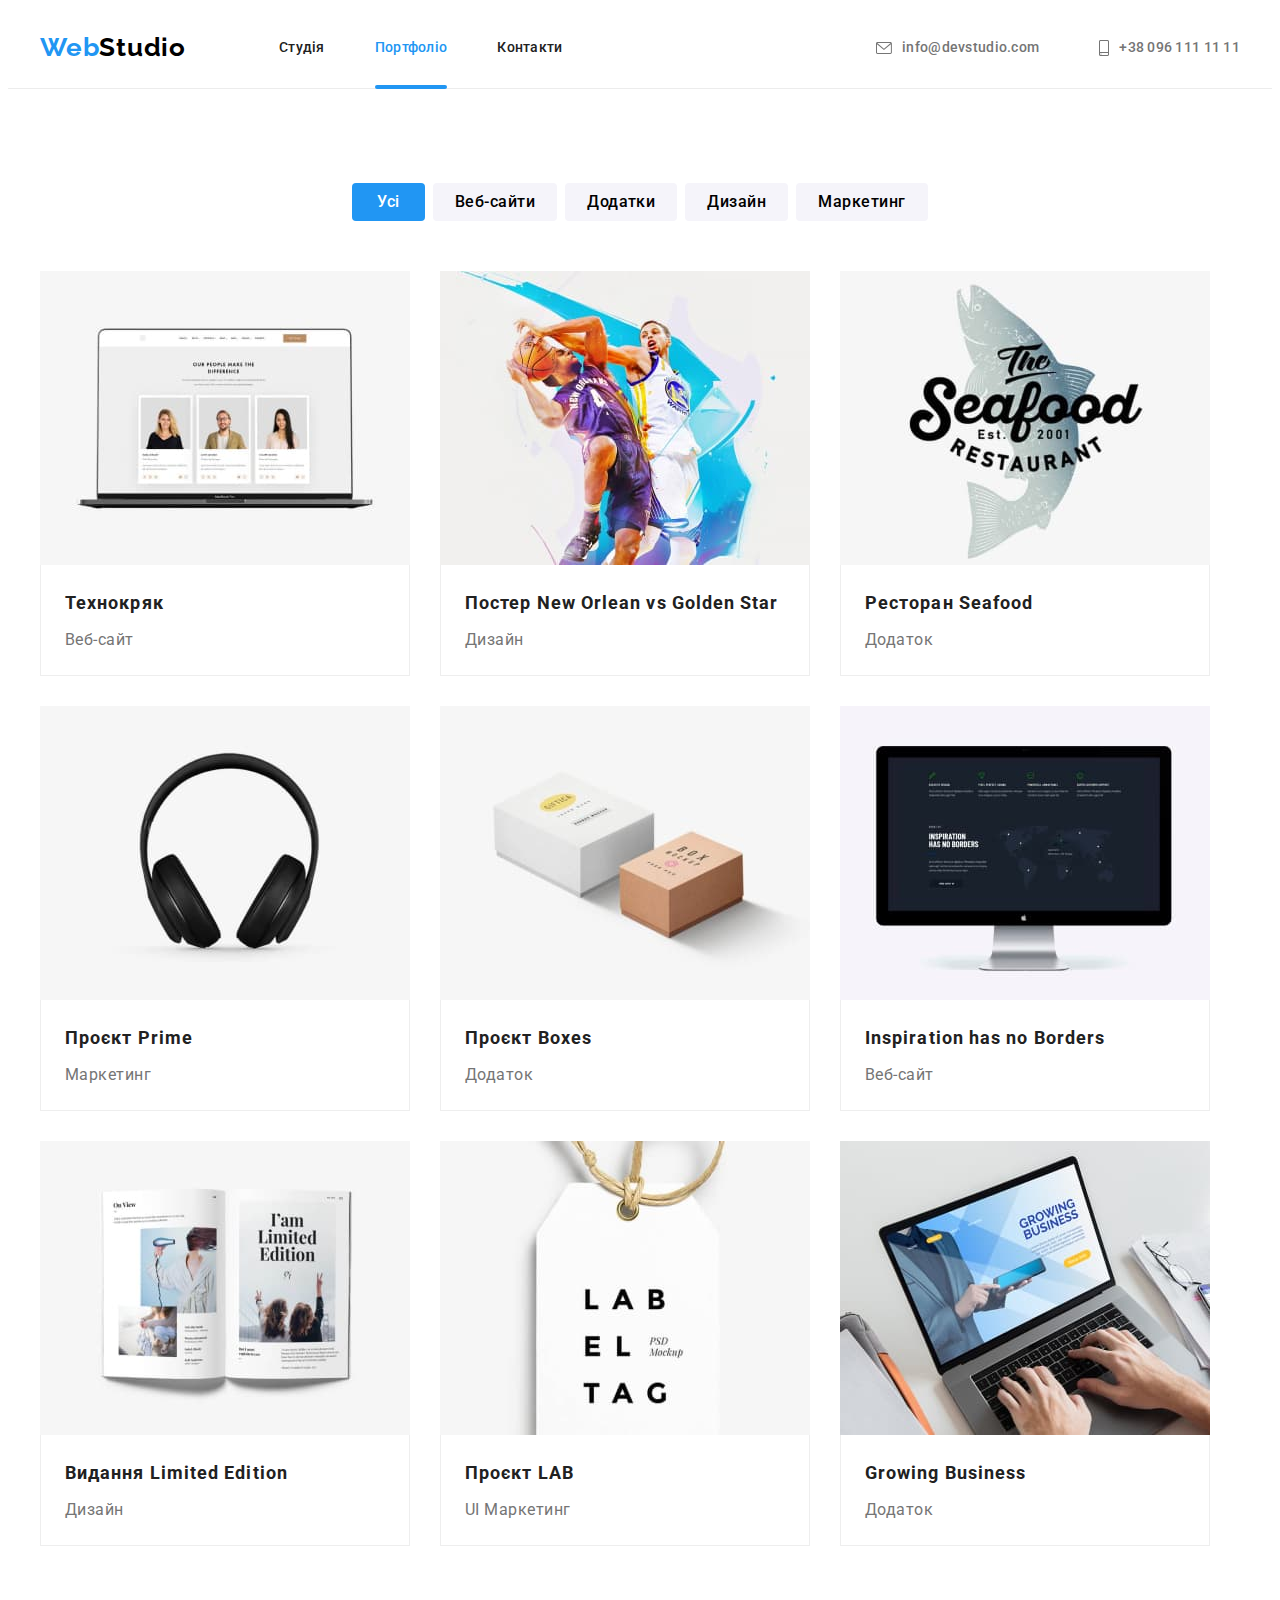
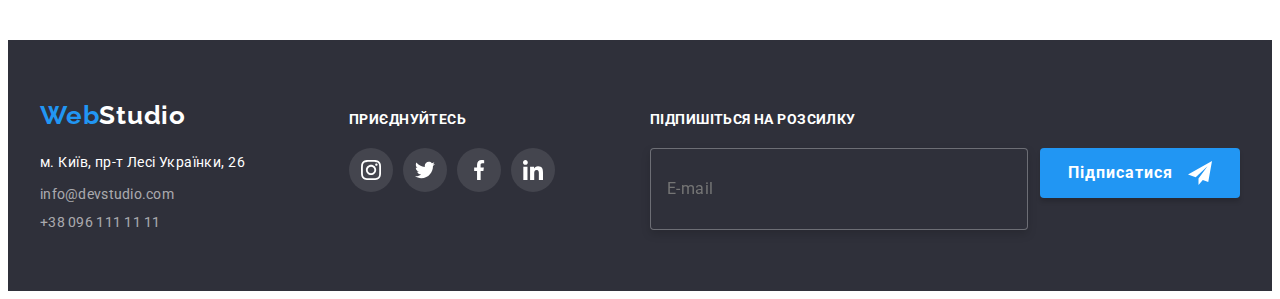
==== commit 5a85539e: "new menu" ====
--- a/portfolio.html
+++ b/portfolio.html
@@ -25,14 +25,14 @@
       <div class="container header__container">
         <a href="./index.html" class="logo" lang="en"><span class="logo-web">Web</span>Studio</a>
         <!-- jhfgfurgfyuegrfjthghr -->
-        <button class="menu-button" name="choise" value="mainbutton" type="button" data-modal-open1>
+        <button class="menu-button" name="choise" value="mainbutton" type="button" data-menu-open>
           <svg class="header-contact__icon-mob" width="40" height="40">
             <use xlink:href="./images/symbol-defs.svg#icon-menu"></use>
           </svg>
         </button>
-        <div class="backdrop is-hidden" data-modal1>
+        <div class="backdrop is-hidden" data-menu>
           <div class="mobmodal-modal">
-            <button type="button" class="modal__btnmob" data-modal-close1>
+            <button type="button" class="modal__btnmob" data-menu-close>
               <svg class="modal-btn__icon" width="18" height="18">
                 <use xlink:href="./images/symbol-defs.svg#icon-close_24px"></use>
               </svg>
@@ -390,5 +390,6 @@
       </div>
     </footer>
     <script src="./js/modal.js"></script>
+    <script src="./js/menu.js"></script>
   </body>
 </html>
--- a/css/main.min.css
+++ b/css/main.min.css
@@ -1 +1 @@
-body{background-color:#fff;color:#757575;font-family:roboto,sans-serif}ul{list-style:none;margin:0;padding:0}.container{padding-left:15px;padding-right:15px;margin-left:auto;margin-right:auto}@media screen and (min-width: 480px){.container{width:480px}}@media screen and (min-width: 768px){.container{width:768px}}@media screen and (min-width: 1200px){.container{width:1200px}}h1,h2,h3,h4,h5,h6,p{margin:0}img{display:block;max-width:100%;height:auto}section{padding-top:60px;padding-bottom:60px}@media screen and (min-width: 1200px){section{padding-top:94px;padding-bottom:94px}}.header{background-color:#fff;border-bottom:1px solid #ececec}.header__container{display:-webkit-box;display:-ms-flexbox;display:flex}@media screen and (min-width: 768px){.header__container{display:-webkit-box;display:-ms-flexbox;display:flex;-webkit-box-align:center;-ms-flex-align:center;align-items:center}}nav{display:none}@media screen and (min-width: 768px){nav{display:-webkit-box;display:-ms-flexbox;display:flex}}@media screen and (min-width: 1200px){nav{-webkit-box-pack:center;-ms-flex-pack:center;justify-content:center}}@media screen and (min-width: 1200px){.header__item{margin-right:50px}.header__item:last-child{margin-right:0}}.logo{padding-top:16px;padding-bottom:16px;font-family:Raleway;display:-webkit-inline-box;display:-ms-inline-flexbox;display:inline-flex;font-weight:700;font-size:24px;line-height:1.19;letter-spacing:.03em;color:#000;text-decoration:none}@media screen and (min-width: 768px){.logo{margin-right:88px;padding-top:26px;padding-bottom:26px}}@media screen and (min-width: 1200px){.logo{margin-right:93px;font-size:26px;padding-top:24px;padding-bottom:25px}}.logo-web{color:#2196f3}.menu-button{display:inline-block;margin:0;margin-left:auto;padding:0;border:none;color:#212121;background-color:rgba(0,0,0,0);cursor:pointer;-webkit-transition:fill 250ms cubic-bezier(0.4, 0, 0.2, 1);transition:fill 250ms cubic-bezier(0.4, 0, 0.2, 1)}.menu-button:hover,.menu-button:focus{fill:#2196f3}@media screen and (min-width: 768px){.menu-button{display:none}}.mobmodal-modal{overflow-y:scroll;display:-webkit-box;display:-ms-flexbox;display:flex;-webkit-box-orient:vertical;-webkit-box-direction:normal;-ms-flex-direction:column;flex-direction:column;z-index:5;position:absolute;top:50%;left:50%;-webkit-transform:translate(-50%, -50%);transform:translate(-50%, -50%);width:100%;height:100%;max-width:767px;background:#fff;-webkit-box-shadow:0px 1px 3px rgba(0,0,0,.12),0px 1px 1px rgba(0,0,0,.14),0px 2px 1px rgba(0,0,0,.2);box-shadow:0px 1px 3px rgba(0,0,0,.12),0px 1px 1px rgba(0,0,0,.14),0px 2px 1px rgba(0,0,0,.2);-webkit-transition:-webkit-transform 500ms ease-in-out;transition:-webkit-transform 500ms ease-in-out;transition:transform 500ms ease-in-out;transition:transform 500ms ease-in-out, -webkit-transform 500ms ease-in-out;padding:48px 40px}@media screen and (min-width: 768px){.mobmodal-modal{display:none}}.modal__btnmob{position:absolute;top:10px;right:15px;display:-webkit-box;display:-ms-flexbox;display:flex;-webkit-box-align:center;-ms-flex-align:center;align-items:center;-webkit-box-pack:center;-ms-flex-pack:center;justify-content:center;width:40px;height:40px;border:#fff;background:#fff;cursor:pointer}.modal__btnmob>.modal-btn__icon{fill:#000;-webkit-transition:fill 250ms cubic-bezier(0.4, 0, 0.2, 1);transition:fill 250ms cubic-bezier(0.4, 0, 0.2, 1)}.modal__btnmob:hover .modal-btn__icon,.modal__btnmob:focus .modal-btn__icon{fill:#2196f3}.mobmodal-nav__item{margin-bottom:32px}.mobmodal-nav__item:last-child{margin-bottom:0}.mobmodal-nav__link-act{text-decoration:none;color:#2196f3;font-size:40px;font-weight:500;font-family:"Roboto";font-style:normal;letter-spacing:.02em;-webkit-transition:color 250ms cubic-bezier(0.4, 0, 0.2, 1);transition:color 250ms cubic-bezier(0.4, 0, 0.2, 1)}.mobmodal-nav__link-act:hover,.mobmodal-nav__link-act:focus{color:#2196f3}.mobmodal-nav__link{text-decoration:none;color:#212121;font-size:40px;font-weight:500;font-family:"Roboto";font-style:normal;letter-spacing:.02em;-webkit-transition:color 250ms cubic-bezier(0.4, 0, 0.2, 1);transition:color 250ms cubic-bezier(0.4, 0, 0.2, 1)}.mobmodal-nav__link:hover,.mobmodal-nav__link:focus{color:#2196f3}.mobmodal-adr{margin-top:auto}.mobmodal-adr__item{margin-bottom:32px}.mobmodal-adr__item:last-child{margin-bottom:64px}.mobmodal-adr__link-tel{text-decoration:none;font-size:34px;line-height:1.18;color:#2196f3;letter-spacing:.02em;-webkit-transition:color 250ms cubic-bezier(0.4, 0, 0.2, 1);transition:color 250ms cubic-bezier(0.4, 0, 0.2, 1)}.mobmodal-adr__link-tel:hover,.mobmodal-adr__link-tel:focus{color:#2196f3}.mobmodal-adr__link{text-decoration:none;font-size:24px;line-height:1.16;color:#757575;letter-spacing:.02em;-webkit-transition:color 250ms cubic-bezier(0.4, 0, 0.2, 1);transition:color 250ms cubic-bezier(0.4, 0, 0.2, 1)}.mobmodal-adr__link:hover,.mobmodal-adr__link:focus{color:#2196f3}.mobmodal{display:-webkit-box;display:-ms-flexbox;display:flex;-ms-flex-wrap:wrap;flex-wrap:wrap}.mobmodal__item{padding:0 10px;border-right:1px solid rgba(33,33,33,.2)}.mobmodal__item:last-child{padding-right:0;border-right:0}.mobmodal__item:first-child{padding-left:0}.mobmodal__link{color:#2196f3;text-decoration:none;font-size:18px;line-height:1.22;letter-spacing:.02em;-webkit-transition:color 250ms cubic-bezier(0.4, 0, 0.2, 1);transition:color 250ms cubic-bezier(0.4, 0, 0.2, 1)}.mobmodal__link:hover,.mobmodal__link:focus{color:#2196f3}nav{display:none}@media screen and (min-width: 768px){nav{display:-webkit-box;display:-ms-flexbox;display:flex}}@media screen and (min-width: 1200px){nav{-webkit-box-pack:center;-ms-flex-pack:center;justify-content:center}}@media screen and (min-width: 768px){.header__item{margin-right:50px}.header__item:last-child{margin-right:0}}@media screen and (min-width: 768px){.header__list{display:-webkit-box;display:-ms-flexbox;display:flex;-webkit-box-orient:horizontal;-webkit-box-direction:normal;-ms-flex-direction:row;flex-direction:row}}.header__link,.header__link--act{padding-top:32px;padding-bottom:32px;font-size:14px;font-weight:500;line-height:1.14;letter-spacing:.02em;color:#212121;text-decoration:none;-webkit-transition:color 250ms cubic-bezier(0.4, 0, 0.2, 1);transition:color 250ms cubic-bezier(0.4, 0, 0.2, 1)}.header__link:hover,.header__link--act:hover,.header__link:focus,.header__link--act:focus{color:#2196f3}@media screen and (max-width: 1199px){.header__link,.header__link--act{display:block}}@media screen and (min-width: 1200px){.header__link,.header__link--act{display:inline-block}}.header__link--act{color:#2196f3;position:relative}.header__link--act:hover,.header__link--act:focus{color:#2196f3}.header__link--act::after{content:"";position:absolute;bottom:-1px;left:0;display:block;width:100%;height:4px;background-color:#2196f3;border-radius:2px}.header-contact{display:none}@media screen and (min-width: 768px){.header-contact{display:-webkit-box;display:-ms-flexbox;display:flex;-webkit-box-orient:vertical;-webkit-box-direction:normal;-ms-flex-direction:column;flex-direction:column;margin-left:auto;gap:10px}}@media screen and (min-width: 1200px){.header-contact{margin-left:auto;-webkit-box-orient:horizontal;-webkit-box-direction:normal;-ms-flex-direction:row;flex-direction:row}}@media screen and (min-width: 1200px){.header-contact__item{margin-right:50px}.header-contact__item:last-child{margin-right:0}}.header-contact__link{font-size:14px;font-weight:500;line-height:1.14;letter-spacing:.02em;color:#757575;text-decoration:none;-webkit-transition:color 250ms cubic-bezier(0.4, 0, 0.2, 1);transition:color 250ms cubic-bezier(0.4, 0, 0.2, 1)}.header-contact__link:hover,.header-contact__link:focus{color:#2196f3}.header-contact__link:hover .header-contact__icon,.header-contact__link:focus .header-contact__icon{fill:#2196f3}@media screen and (max-width: 1199px){.header-contact__link.tel{padding-bottom:20px}.header-contact__link.mail{padding-top:20px}}@media screen and (min-width: 1200px){.header-contact__link{display:-webkit-box;display:-ms-flexbox;display:flex;-webkit-box-align:center;-ms-flex-align:center;align-items:center;padding-top:32px;padding-bottom:32px}}.header-contact__icon{fill:#757575;margin-right:10px;-webkit-transition:fill 250ms cubic-bezier(0.4, 0, 0.2, 1);transition:fill 250ms cubic-bezier(0.4, 0, 0.2, 1)}.hero{padding-top:118px;padding-bottom:118px}@media screen and (min-width: 1200px){.hero{padding-top:200px;padding-bottom:200px}}.hero__container{padding-left:15px;padding-right:15px;margin-left:auto;margin-right:auto;text-align:center}@media screen and (max-width: 480px){.hero__container{width:100%}}@media screen and (min-width: 768px){.hero__container{width:360px}}@media screen and (min-width: 1200px){.hero__container{width:700px}}.bg-hero{background-image:-webkit-gradient(linear, left top, right top, from(rgba(47, 48, 58, 0.4)), to(rgba(47, 48, 58, 0.4))),url(../images/mobile/Img-bg-mob.jpg);background-image:linear-gradient(to right, rgba(47, 48, 58, 0.4), rgba(47, 48, 58, 0.4)),url(../images/mobile/Img-bg-mob.jpg);background-image:-webkit-gradient(linear, left top, right top, from(rgba(47, 48, 58, 0.4)), to(rgba(47, 48, 58, 0.4))),url(../images/mobile/Img-bg-mob2x.jpg);background-image:linear-gradient(to right, rgba(47, 48, 58, 0.4), rgba(47, 48, 58, 0.4)),url(../images/mobile/Img-bg-mob2x.jpg);background-repeat:no-repeat;background-position:center;background-size:cover;background-color:#2f303a;margin-left:auto;margin-right:auto;max-width:480px;min-height:400px}@media screen and (min-width: 768px){.bg-hero{max-width:768px;min-height:400px;background-image:-webkit-gradient(linear, left top, right top, from(rgba(47, 48, 58, 0.4)), to(rgba(47, 48, 58, 0.4))),url(../images/tablet/Img-bg-tabl.jpg);background-image:linear-gradient(to right, rgba(47, 48, 58, 0.4), rgba(47, 48, 58, 0.4)),url(../images/tablet/Img-bg-tabl.jpg);background-image:-webkit-gradient(linear, left top, right top, from(rgba(47, 48, 58, 0.4)), to(rgba(47, 48, 58, 0.4))),url(../images/tablet/Img-bg-tabl2x.jpg);background-image:linear-gradient(to right, rgba(47, 48, 58, 0.4), rgba(47, 48, 58, 0.4)),url(../images/tablet/Img-bg-tabl2x.jpg)}}@media screen and (min-width: 1200px){.bg-hero{max-width:1600px;min-height:600px;background-image:-webkit-gradient(linear, left top, right top, from(rgba(47, 48, 58, 0.4)), to(rgba(47, 48, 58, 0.4))),url(../images/desktop/Img-bg-dest.jpg);background-image:linear-gradient(to right, rgba(47, 48, 58, 0.4), rgba(47, 48, 58, 0.4)),url(../images/desktop/Img-bg-dest.jpg);background-image:-webkit-gradient(linear, left top, right top, from(rgba(47, 48, 58, 0.4)), to(rgba(47, 48, 58, 0.4))),url(../images/desktop/Img-bg-dest2x.jpg);background-image:linear-gradient(to right, rgba(47, 48, 58, 0.4), rgba(47, 48, 58, 0.4)),url(../images/desktop/Img-bg-dest2x.jpg)}}.hero__slogan{font-size:26px;font-weight:900;line-height:1.6;letter-spacing:.06em;margin-bottom:30px;text-transform:uppercase;color:#fff}@media screen and (min-width: 1200px){.hero__slogan{font-size:44px;line-height:1.36}}.hero__button{font-family:inherit;font-size:16px;font-weight:700;line-height:1.87;letter-spacing:.06em;border-radius:4px;padding:10px 32px;display:inline-block;min-width:200px;text-align:center;border:0px;cursor:pointer;color:#fff;background-color:#2196f3;-webkit-transition:background-color 250ms cubic-bezier(0.4, 0, 0.2, 1);transition:background-color 250ms cubic-bezier(0.4, 0, 0.2, 1)}.hero__button:hover,.hero__button:focus{background-color:#188ce8}@media screen and (min-width: 1200px){.hero__button{min-width:216px}}.backdrop{z-index:5;position:fixed;top:0;left:0;width:100%;height:100%;background:rgba(0,0,0,.2);opacity:1;padding:93px 15px;overflow-y:scroll;-webkit-transition:opacity 1400ms linear,visibility 1400ms linear;transition:opacity 1400ms linear,visibility 1400ms linear}.backdrop.is-hidden{opacity:0;visibility:hidden;pointer-events:none}.backdrop.is-hidden .modal{opacity:0;visibility:hidden;pointer-events:none;-webkit-transform:translate(-50%, -50%) scale(1) rotate(0deg);transform:translate(-50%, -50%) scale(1) rotate(0deg);-webkit-transition:opacity 1400ms linear,visibility 1400ms linear;transition:opacity 1400ms linear,visibility 1400ms linear}.modal{background:#fff;-webkit-box-shadow:0px 1px 3px rgba(0,0,0,.12),0px 1px 1px rgba(0,0,0,.14),0px 2px 1px rgba(0,0,0,.2);box-shadow:0px 1px 3px rgba(0,0,0,.12),0px 1px 1px rgba(0,0,0,.14),0px 2px 1px rgba(0,0,0,.2);border-radius:4px;-webkit-transition:-webkit-transform 500ms ease-in-out;transition:-webkit-transform 500ms ease-in-out;transition:transform 500ms ease-in-out;transition:transform 500ms ease-in-out, -webkit-transform 500ms ease-in-out;padding:40px}@media screen and (min-width: 480px){.modal{width:450px;z-index:5;top:50%;left:50%;position:absolute;-webkit-transform:translate(-50%, -50%);transform:translate(-50%, -50%)}}@media screen and (min-width: 1200px){.modal{width:528px;height:581px}}.modal__btn{position:absolute;top:100px;right:24px;display:-webkit-box;display:-ms-flexbox;display:flex;-webkit-box-align:center;-ms-flex-align:center;align-items:center;-webkit-box-pack:center;-ms-flex-pack:center;justify-content:center;width:30px;height:30px;background:#fff;border:1px solid rgba(0,0,0,.1);border-radius:50%;cursor:pointer}@media screen and (min-width: 480px){.modal__btn{top:8px;right:8px}}.modal__btn>.modal-btn__icon{fill:#000;-webkit-transition:fill 250ms cubic-bezier(0.4, 0, 0.2, 1);transition:fill 250ms cubic-bezier(0.4, 0, 0.2, 1)}.modal__btn:hover .modal-btn__icon,.modal__btn:focus .modal-btn__icon{fill:#2196f3}.register-form__visually-hidden{position:absolute;width:1px;height:1px;margin:-1px;border:0;padding:0;white-space:nowrap;-webkit-clip-path:inset(100%);clip-path:inset(100%);clip:rect(0 0 0 0);overflow:hidden}.register-form__heading{display:block;text-align:center;font-size:20px;margin-bottom:12px;color:#212121;line-height:1.5;letter-spacing:.03em}@media screen and (min-width: 1200px){.register-form__heading{line-height:1.15}}.register-form__group{margin-bottom:20px}.register-form__label{position:relative;display:block;margin-bottom:10px}.register-form__label:last-child{margin-bottom:0}.register-form__name{display:block;font-size:12px;margin-bottom:4px;line-height:1.1666666667}.register-form__input{width:100%;display:block;height:40px;padding-left:42px;padding-right:42px;border:1px solid rgba(33,33,33,.2);border-radius:4px;outline:rgba(0,0,0,0);-webkit-transition:border-color 400ms;transition:border-color 400ms}.register-form__input:focus,.register-form__input:hover{border-color:#2196f3}.register-form__input:focus~.register-form__icon,.register-form__input:hover~.register-form__icon{fill:#2196f3}.register-form__icon{position:absolute;fill:#212121;top:50%;left:10px;-webkit-transition:fill 400ms;transition:fill 400ms}.register-form__title{display:block;font-size:14px;margin-bottom:4px}.register-form__message{display:block;width:100%;height:120px;padding:18px;font-size:14px;resize:none;outline:rgba(0,0,0,0);border:1px solid rgba(33,33,33,.2);border-radius:4px}.register-form__message::-webkit-input-placeholder{font-size:12px}.register-form__message::-moz-placeholder{font-size:12px}.register-form__message:-ms-input-placeholder{font-size:12px}.register-form__message::-ms-input-placeholder{font-size:12px}.register-form__message::placeholder{font-size:12px}.register-form__message:hover,.register-form__message:focus{border-color:#2196f3}.register-form__agreement{display:-webkit-box;display:-ms-flexbox;display:flex;-webkit-box-align:center;-ms-flex-align:center;align-items:center;-webkit-box-pack:center;-ms-flex-pack:center;justify-content:center;gap:10px;margin-bottom:30px}.register-form__icon-checked{opacity:0;fill:#188ce8;-webkit-transition:opacity 400ms;transition:opacity 400ms}.register-form__checkbox:checked+.register-form__agreement-icons .register-form__icon-checked{opacity:1}.register-form__icon-unchecked{-webkit-transition:opacity 400ms;transition:opacity 400ms}.register-form__checkbox:checked+.register-form__agreement-icons .register-form__icon-unchecked{opacity:0}.register-form__checkbox+.register-form__agreement-icons .register-form__icon-unchecked{-webkit-transition:opacity 250ms cubic-bezier(0.4, 0, 0.2, 1);transition:opacity 250ms cubic-bezier(0.4, 0, 0.2, 1)}.register-form__checkbox:focus+.register-form__agreement-icons .register-form__icon-unchecked{opacity:0}.register-form__checkbox:focus+.register-form__agreement-icons{border-radius:2px;border:2px solid #188ce8}.register-form__checkbox:focus+.register-form__agreement-icons{-webkit-transition:border 250ms cubic-bezier(0.4, 0, 0.2, 1);transition:border 250ms cubic-bezier(0.4, 0, 0.2, 1)}.register-form__desc{font-size:12px;-webkit-user-select:none;-moz-user-select:none;-ms-user-select:none;user-select:none}@media screen and (min-width: 1200px){.register-form__desc{font-size:14px}}.register-form__link{color:#2196f3}.register-form__btn{font-family:inherit;font-size:16px;font-weight:700;line-height:1.87;letter-spacing:.06em;border-radius:4px;padding:10px 52px;min-width:200px;min-height:50px;text-align:center;border:0px;cursor:pointer;color:#fff;background-color:#2196f3;-webkit-transition:background-color 250ms cubic-bezier(0.4, 0, 0.2, 1);transition:background-color 250ms cubic-bezier(0.4, 0, 0.2, 1);display:block;margin:0 auto}.register-form__btn:hover,.register-form__btn:focus{background-color:#188ce8}.feature__hiden-txt{position:absolute;width:1px;height:1px;margin:-1px;border:0;padding:0;white-space:nowrap;-webkit-clip-path:inset(100%);clip-path:inset(100%);clip:rect(0 0 0 0);overflow:hidden}@media screen and (min-width: 768px){.feature__list{display:-webkit-box;display:-ms-flexbox;display:flex;-webkit-box-align:center;-ms-flex-align:center;align-items:center;-webkit-box-pack:center;-ms-flex-pack:center;justify-content:center;-ms-flex-wrap:wrap;flex-wrap:wrap;margin:-15px}}@media screen and (min-width: 1200px){.feature__list{display:-webkit-box;display:-ms-flexbox;display:flex;-ms-flex-wrap:nowrap;flex-wrap:nowrap;-webkit-box-align:stretch;-ms-flex-align:stretch;align-items:stretch;margin:0}}@media screen and (max-width: 767px){.feature__item{margin-bottom:30px}}@media screen and (min-width: 768px){.feature__item{width:calc((100% - 60px)/2);margin:15px}}@media screen and (min-width: 1200px){.feature__item{-ms-flex-preferred-size:270px;flex-basis:270px;margin:0 30px 0 0}.feature__item:last-child{margin-right:0}}.feature__directions-link{display:-webkit-box;display:-ms-flexbox;display:flex;-webkit-box-align:center;-ms-flex-align:center;align-items:center;-webkit-box-pack:center;-ms-flex-pack:center;justify-content:center;height:120px;background:#f5f4fa;border-radius:4px;margin-bottom:30px}@media screen and (min-width: 768px){.feature__directions-link{width:354px}}@media screen and (min-width: 1200px){.feature__directions-link{width:270px}}.feature__directions-icon{fill:#afb1b8}.feature__title{margin-top:0;margin-bottom:10px;font-size:14px;font-weight:700;line-height:1.14;letter-spacing:.03em;color:#212121;text-transform:uppercase}@media screen and (max-width: 767px){.feature__title{text-align:center}}.feature__txt{margin-top:0;margin-bottom:0;font-size:14px;line-height:1.71;letter-spacing:.03em;color:#757575}.services{display:none;padding-top:0}@media screen and (min-width: 1200px){.services{display:block}}.services__title{margin-bottom:50px;font-size:36px;font-weight:700;line-height:1.16;letter-spacing:.03em;text-align:center;color:#212121}.services__list{display:-webkit-box;display:-ms-flexbox;display:flex;gap:30px}.services__item{display:-webkit-box;display:-ms-flexbox;display:flex}.services__box-imgtext{position:relative}.services__imgtext{position:absolute;bottom:0;width:370px;height:70px;display:-webkit-box;display:-ms-flexbox;display:flex;-webkit-box-pack:center;-ms-flex-pack:center;justify-content:center;-webkit-box-align:center;-ms-flex-align:center;align-items:center;font-weight:700;font-size:14px;line-height:1.14;text-align:center;letter-spacing:.03em;text-transform:uppercase;color:#fff;background:rgba(47,48,58,.8)}.team{text-align:center;background-color:#f5f4fa}.team__title{margin-bottom:30px;font-size:28px;font-weight:700;line-height:1.17;letter-spacing:.03em;text-align:center;color:#212121}@media screen and (min-width: 1200px){.team__title{margin-bottom:50px;font-size:36px}}.team__list{margin-left:auto;margin-right:auto;-webkit-box-align:center;-ms-flex-align:center;align-items:center;-webkit-box-pack:center;-ms-flex-pack:center;justify-content:center;display:-webkit-box;display:-ms-flexbox;display:flex;-ms-flex-wrap:wrap;flex-wrap:wrap}@media screen and (min-width: 768px){.team__list{gap:30px}}@media screen and (min-width: 1200px){.team__list{gap:30px;-ms-flex-wrap:nowrap;flex-wrap:nowrap}}.team__item{background-color:#fff;border-radius:4px;width:450px;-webkit-box-shadow:0px 1px 3px rgba(0,0,0,.12),0px 1px 1px rgba(0,0,0,.14),0px 2px 1px rgba(0,0,0,.2);box-shadow:0px 1px 3px rgba(0,0,0,.12),0px 1px 1px rgba(0,0,0,.14),0px 2px 1px rgba(0,0,0,.2);margin-bottom:30px}.team__item:last-child{margin-bottom:0}@media screen and (min-width: 768px){.team__item{width:354px;margin-bottom:0}}@media screen and (min-width: 1200px){.team__item{margin-bottom:0;width:270px}.team__item:last-child{margin-right:0}}.team__foto{margin-top:0;width:100%}.team__box{display:-webkit-box;display:-ms-flexbox;display:flex;-webkit-box-orient:vertical;-webkit-box-direction:normal;-ms-flex-direction:column;flex-direction:column;padding:30px}.team__works-name{margin-bottom:10px;font-size:16px;font-weight:500;line-height:1.18;letter-spacing:.03em;color:#212121}.team__works-profession{font-size:16px;line-height:1.18;letter-spacing:.03em;margin-bottom:16px}.team__socnet-list{display:-webkit-box;display:-ms-flexbox;display:flex;-webkit-box-pack:center;-ms-flex-pack:center;justify-content:center}.team__socnet-item{width:44px;height:44px;margin-right:10px}.team__socnet-item:last-child{margin-right:0px}.team__socnet-link{display:-webkit-box;display:-ms-flexbox;display:flex;-webkit-box-align:center;-ms-flex-align:center;align-items:center;-webkit-box-pack:center;-ms-flex-pack:center;justify-content:center;width:100%;height:100%;border-radius:50%;background-color:#fff;fill:#afb1b8;-webkit-transition:background-color 250ms cubic-bezier(0.4, 0, 0.2, 1),fill 250ms cubic-bezier(0.4, 0, 0.2, 1);transition:background-color 250ms cubic-bezier(0.4, 0, 0.2, 1),fill 250ms cubic-bezier(0.4, 0, 0.2, 1)}.team__socnet-link:hover,.team__socnet-link:focus{background-color:#2196f3;color:#fff;cursor:pointer}.team__socnet-link:hover .team__socnet-icon,.team__socnet-link:focus .team__socnet-icon{fill:#fff}.team__socnet-icon{fill:#afb1b8;-webkit-transition:fill 250ms cubic-bezier(0.4, 0, 0.2, 1);transition:fill 250ms cubic-bezier(0.4, 0, 0.2, 1)}.client__title{margin-bottom:30px;font-size:36px;font-weight:700;line-height:1.16;letter-spacing:.03em;text-align:center;color:#212121}@media screen and (min-width: 1200px){.client__title{margin-bottom:50px;font-size:36px}}.client__list{display:-webkit-box;display:-ms-flexbox;display:flex;-webkit-box-pack:center;-ms-flex-pack:center;justify-content:center;-ms-flex-wrap:wrap;flex-wrap:wrap;gap:30px}.client__item{width:calc((100% - 30px)/2);height:92px}@media screen and (min-width: 768px){.client__item{width:226px}}@media screen and (min-width: 1200px){.client__item{width:170px}}.client__link{display:-webkit-box;display:-ms-flexbox;display:flex;-webkit-box-align:center;-ms-flex-align:center;align-items:center;-webkit-box-pack:center;-ms-flex-pack:center;justify-content:center;width:100%;height:100%;outline:rgba(0,0,0,0);border:1px solid #afb1b8;border-radius:4px;background-color:#fff;-webkit-transition:border-color 250ms cubic-bezier(0.4, 0, 0.2, 1),fill 250ms cubic-bezier(0.4, 0, 0.2, 1);transition:border-color 250ms cubic-bezier(0.4, 0, 0.2, 1),fill 250ms cubic-bezier(0.4, 0, 0.2, 1)}.client__link:hover,.client__link:focus{border:1px solid #2196f3}.client__link:hover .client__logo,.client__link:focus .client__logo{fill:#2196f3}.client__logo{fill:#afb1b8;-webkit-transition:fill 250ms cubic-bezier(0.4, 0, 0.2, 1);transition:fill 250ms cubic-bezier(0.4, 0, 0.2, 1)}.footer{padding-bottom:60px;padding-top:60px;background-color:#2f303a}@media screen and (min-width: 1200px){.footer__container{display:-webkit-box;display:-ms-flexbox;display:flex;-webkit-box-align:baseline;-ms-flex-align:baseline;align-items:baseline}}.footer__container-info{display:-webkit-box;display:-ms-flexbox;display:flex;-webkit-box-align:baseline;-ms-flex-align:baseline;align-items:baseline;-webkit-box-orient:vertical;-webkit-box-direction:normal;-ms-flex-direction:column;flex-direction:column;margin-bottom:60px}@media screen and (min-width: 768px){.footer__container-info{-webkit-box-orient:horizontal;-webkit-box-direction:normal;-ms-flex-direction:row;flex-direction:row}}@media screen and (min-width: 1200px){.footer__container-info{margin-bottom:0}}@media screen and (max-width: 767px){.footer__container-addr{display:-webkit-box;display:-ms-flexbox;display:flex;-webkit-box-orient:vertical;-webkit-box-direction:normal;-ms-flex-direction:column;flex-direction:column;-webkit-box-align:center;-ms-flex-align:center;align-items:center;margin-bottom:60px;margin-right:auto}}@media screen and (max-width: 1199px){.footer__container-addr{margin-left:auto}}.footer__logo{display:-webkit-box;display:-ms-flexbox;display:flex;margin-bottom:20px;font-family:raleway;font-size:24px;font-weight:700;line-height:1.19;letter-spacing:.03em;color:#fff;text-decoration:none;-webkit-box-pack:center;-ms-flex-pack:center;justify-content:center}@media screen and (min-width: 1200px){.footer__logo{margin-right:93px;font-size:26px}}.footer__address{font-style:normal}.footer__item{margin-bottom:8px;display:-webkit-box;display:-ms-flexbox;display:flex;-webkit-box-orient:vertical;-webkit-box-direction:normal;-ms-flex-direction:column;flex-direction:column}.footer__item:last-child{margin-bottom:0}@media screen and (min-width: 1200px){.footer__item{margin-bottom:9px}}.footer__map{font-size:14px;line-height:1.71;letter-spacing:.03em;color:#fff;text-decoration:none;-webkit-transition:color 250ms cubic-bezier(0.4, 0, 0.2, 1);transition:color 250ms cubic-bezier(0.4, 0, 0.2, 1)}.footer__map:hover,.footer__map:focus{color:#2196f3}.footer__contact{font-size:14px;font-weight:400;line-height:1.14;letter-spacing:.02em;color:rgba(255,255,255,.6);text-decoration:none;-webkit-transition:color 250ms cubic-bezier(0.4, 0, 0.2, 1);transition:color 250ms cubic-bezier(0.4, 0, 0.2, 1)}.footer__contact:hover,.footer__contact:focus{color:#2196f3}@media screen and (max-width: 1199px){.footer__contact{margin-left:auto;margin-right:auto}}@media screen and (max-width: 767px){.footer__goin{display:-webkit-box;display:-ms-flexbox;display:flex;-webkit-box-orient:vertical;-webkit-box-direction:normal;-ms-flex-direction:column;flex-direction:column;-webkit-box-align:center;-ms-flex-align:center;align-items:center;margin-left:auto;margin-right:auto}}@media screen and (min-width: 768px){.footer__goin{margin-left:165px;margin-right:auto}}@media screen and (min-width: 1200px){.footer__goin{margin-left:70px}}.footer__title{font-weight:700;font-size:14px;line-height:1.14;letter-spacing:.03em;text-transform:uppercase;color:#fff;margin-bottom:20px}@media screen and (max-width: 1199px){.footer__title{display:-webkit-box;display:-ms-flexbox;display:flex;-webkit-box-pack:center;-ms-flex-pack:center;justify-content:center}}.footer__soc-list{display:-webkit-box;display:-ms-flexbox;display:flex;-webkit-box-pack:normal;-ms-flex-pack:normal;justify-content:normal}.footer__soc-item{width:44px;height:44px;margin-right:10px}.footer__soc-item:last-child{margin-right:0px}.footer__soc-link{display:-webkit-box;display:-ms-flexbox;display:flex;-webkit-box-align:center;-ms-flex-align:center;align-items:center;-webkit-box-pack:center;-ms-flex-pack:center;justify-content:center;width:100%;height:100%;border-radius:50%;background-color:rgba(255,255,255,.1);-webkit-transition:background-color 250ms cubic-bezier(0.4, 0, 0.2, 1);transition:background-color 250ms cubic-bezier(0.4, 0, 0.2, 1)}.footer__soc-link:hover,.footer__soc-link:focus{background-color:#2196f3;cursor:pointer}.footer__soc-link:hover .footer__soc-icon,.footer__soc-link:focus .footer__soc-icon{fill:#fff}.footer__soc-icon{fill:#fff;-webkit-transition:fill 250ms cubic-bezier(0.4, 0, 0.2, 1);transition:fill 250ms cubic-bezier(0.4, 0, 0.2, 1)}@media screen and (max-width: 767px){.footer__subscribe{display:-webkit-box;display:-ms-flexbox;display:flex;-webkit-box-orient:vertical;-webkit-box-direction:normal;-ms-flex-direction:column;flex-direction:column}}@media screen and (max-width: 1199px){.footer__subscribe{display:-webkit-box;display:-ms-flexbox;display:flex;-webkit-box-orient:vertical;-webkit-box-direction:normal;-ms-flex-direction:column;flex-direction:column;-webkit-box-align:center;-ms-flex-align:center;align-items:center}}@media screen and (min-width: 1200px){.footer__subscribe{margin-left:auto}}.footer__subscribe-title{font-weight:700;font-size:14px;line-height:1.14;letter-spacing:.03em;text-transform:uppercase;color:#fff;margin-bottom:20px}@media screen and (max-width: 767px){.footer__subscribe-title{-webkit-box-pack:center;-ms-flex-pack:center;justify-content:center;display:-webkit-box;display:-ms-flexbox;display:flex}}.footer__subscribe-form{width:100%}@media screen and (max-width: 1199px){.footer__subscribe-form{display:-webkit-box;display:-ms-flexbox;display:flex;-webkit-box-align:center;-ms-flex-align:center;align-items:center;-webkit-box-orient:vertical;-webkit-box-direction:normal;-ms-flex-direction:column;flex-direction:column}}@media screen and (min-width: 1200px){.footer__subscribe-form{display:-webkit-box;display:-ms-flexbox;display:flex}}.footer__subscribe-email{outline:none;height:50px;border:1px solid rgba(255,255,255,.3);-webkit-filter:drop-shadow(0px 4px 4px rgba(0, 0, 0, 0.15));filter:drop-shadow(0px 4px 4px rgba(0, 0, 0, 0.15));background:#2f303a;border-radius:4px;margin-bottom:20px;padding-top:15px;padding-left:16px;padding-bottom:15px;font-family:"Roboto";font-weight:400;font-size:16px;letter-spacing:.03em;color:rgba(255,255,255,.6);-webkit-transition:border-color 250ms cubic-bezier(0.4, 0, 0.2, 1);transition:border-color 250ms cubic-bezier(0.4, 0, 0.2, 1)}.footer__subscribe-email:hover,.footer__subscribe-email:focus{border-color:#188ce8}@media screen and (max-width: 480px){.footer__subscribe-email{width:100%}}@media screen and (min-width: 481px){.footer__subscribe-email{width:450px}}@media screen and (min-width: 768px){.footer__subscribe-email{width:450px}}@media screen and (min-width: 1200px){.footer__subscribe-email{margin-right:12px;margin-bottom:0;width:358px}}.footer__subscribe-button{width:200px;display:-webkit-inline-box;display:-ms-inline-flexbox;display:inline-flex;height:50px;background:#2196f3;-webkit-box-shadow:0px 4px 4px rgba(0,0,0,.15);box-shadow:0px 4px 4px rgba(0,0,0,.15);border:0 #2196f3;border-radius:4px;font-family:"Roboto";font-weight:700;font-size:16px;line-height:1.88;letter-spacing:.06em;color:#fff;cursor:pointer;padding:10px 28px;gap:10px;-webkit-transition:background-color 250ms cubic-bezier(0.4, 0, 0.2, 1);transition:background-color 250ms cubic-bezier(0.4, 0, 0.2, 1);-webkit-box-align:center;-ms-flex-align:center;align-items:center;-webkit-box-pack:justify;-ms-flex-pack:justify;justify-content:space-between;-ms-flex-wrap:wrap;flex-wrap:wrap}.footer__subscribe-button:hover,.footer__subscribe-button:focus{background-color:#188ce8}.portfolio__hidden-txt{position:absolute;width:1px;height:1px;margin:-1px;border:0;padding:0;white-space:nowrap;-webkit-clip-path:inset(100%);clip-path:inset(100%);clip:rect(0 0 0 0);overflow:hidden}.portfolio__list{display:-webkit-box;display:-ms-flexbox;display:flex;margin-bottom:40px}@media screen and (max-width: 767px){.portfolio__list{-ms-flex-wrap:wrap;flex-wrap:wrap}}@media screen and (min-width: 768px){.portfolio__list{-webkit-box-pack:center;-ms-flex-pack:center;justify-content:center;margin-bottom:30px}}@media screen and (min-width: 1200px){.portfolio__list{-webkit-box-pack:center;-ms-flex-pack:center;justify-content:center;margin-bottom:50px}}.portfolio__item{display:inline flex;margin-right:8px}.portfolio__item:last-child{margin-right:0}@media screen and (max-width: 767px){.portfolio__item{margin-bottom:15px}}.portfolio__button{font-family:inherit;font-size:16px;font-weight:500;line-height:1.62;letter-spacing:.03em;border-radius:4px;padding:6px 22px;display:inline-block;min-width:73px;text-align:center;border:0px;cursor:pointer;background-color:#f5f4fa;-webkit-transition:background-color 250ms cubic-bezier(0.4, 0, 0.2, 1),color 250ms cubic-bezier(0.4, 0, 0.2, 1),-webkit-box-shadow 250ms cubic-bezier(0.4, 0, 0.2, 1);transition:background-color 250ms cubic-bezier(0.4, 0, 0.2, 1),color 250ms cubic-bezier(0.4, 0, 0.2, 1),-webkit-box-shadow 250ms cubic-bezier(0.4, 0, 0.2, 1);transition:background-color 250ms cubic-bezier(0.4, 0, 0.2, 1),color 250ms cubic-bezier(0.4, 0, 0.2, 1),box-shadow 250ms cubic-bezier(0.4, 0, 0.2, 1);transition:background-color 250ms cubic-bezier(0.4, 0, 0.2, 1),color 250ms cubic-bezier(0.4, 0, 0.2, 1),box-shadow 250ms cubic-bezier(0.4, 0, 0.2, 1),-webkit-box-shadow 250ms cubic-bezier(0.4, 0, 0.2, 1)}.portfolio__button:hover,.portfolio__button:focus{-webkit-box-shadow:0px 4px 4px rgba(0,0,0,.15);box-shadow:0px 4px 4px rgba(0,0,0,.15);color:#fff;background-color:#2196f3}.portfolio__button--act{font-family:inherit;font-size:16px;font-weight:500;line-height:1.62;letter-spacing:.03em;border-radius:4px;cursor:pointer;border:0px;display:inline-block;padding:6px 25px;color:#fff;background-color:#2196f3;-webkit-transition:background-color 250ms cubic-bezier(0.4, 0, 0.2, 1),color 250ms cubic-bezier(0.4, 0, 0.2, 1),-webkit-box-shadow 250ms cubic-bezier(0.4, 0, 0.2, 1);transition:background-color 250ms cubic-bezier(0.4, 0, 0.2, 1),color 250ms cubic-bezier(0.4, 0, 0.2, 1),-webkit-box-shadow 250ms cubic-bezier(0.4, 0, 0.2, 1);transition:background-color 250ms cubic-bezier(0.4, 0, 0.2, 1),color 250ms cubic-bezier(0.4, 0, 0.2, 1),box-shadow 250ms cubic-bezier(0.4, 0, 0.2, 1);transition:background-color 250ms cubic-bezier(0.4, 0, 0.2, 1),color 250ms cubic-bezier(0.4, 0, 0.2, 1),box-shadow 250ms cubic-bezier(0.4, 0, 0.2, 1),-webkit-box-shadow 250ms cubic-bezier(0.4, 0, 0.2, 1)}.portfolio__button--act:hover,.portfolio__button--act:focus{-webkit-box-shadow:0px 4px 4px rgba(0,0,0,.15);box-shadow:0px 4px 4px rgba(0,0,0,.15);color:#fff;background-color:#2196f3}.portfolio__card-list{display:-webkit-box;display:-ms-flexbox;display:flex;-ms-flex-wrap:wrap;flex-wrap:wrap;gap:30px}@media screen and (min-width: 768px){.portfolio__card-item{width:354px}}@media screen and (min-width: 1200px){.portfolio__card-item{width:370px}}.portfolio__card-link{text-decoration:none;-webkit-transition:-webkit-box-shadow 250ms cubic-bezier(0.4, 0, 0.2, 1);transition:-webkit-box-shadow 250ms cubic-bezier(0.4, 0, 0.2, 1);transition:box-shadow 250ms cubic-bezier(0.4, 0, 0.2, 1);transition:box-shadow 250ms cubic-bezier(0.4, 0, 0.2, 1), -webkit-box-shadow 250ms cubic-bezier(0.4, 0, 0.2, 1)}.portfolio__card-link:hover,.portfolio__card-link:focus{-webkit-box-shadow:0px 1px 1px rgba(0,0,0,.12),0px 4px 4px rgba(0,0,0,.06),1px 4px 6px rgba(0,0,0,.16);box-shadow:0px 1px 1px rgba(0,0,0,.12),0px 4px 4px rgba(0,0,0,.06),1px 4px 6px rgba(0,0,0,.16)}.portfolio__card-link:hover .portfolio__text,.portfolio__card-link:focus .portfolio__text{-webkit-transform:translate(0);transform:translate(0)}.portfolio__card-position{position:relative;overflow:hidden}.portfolio__card-board{padding:20px 24px;border:1px solid #eee;border-top:none}.portfolio__card-title{margin-bottom:4px;font-size:18px;font-weight:700;line-height:2;letter-spacing:.06em;color:#212121}.portfolio__card-text{font-size:16px;line-height:1.87;letter-spacing:.03em;color:#757575}.portfolio__text{position:absolute;top:0;font-weight:400;font-size:18px;line-height:1.56;overflow-y:scroll;letter-spacing:.03em;color:#fff;background-color:rgba(33,150,243,.9);padding:77px 24px;width:100%;height:100%;-webkit-transform:translateY(101%);transform:translateY(101%);-webkit-transition:-webkit-transform 250ms ease-in;transition:-webkit-transform 250ms ease-in;transition:transform 250ms ease-in;transition:transform 250ms ease-in, -webkit-transform 250ms ease-in}@media screen and (min-width: 768px){.portfolio__text{padding:63px 24px}}/*# sourceMappingURL=main.min.css.map */+body{background-color:#fff;color:#757575;font-family:roboto,sans-serif}ul{list-style:none;margin:0;padding:0}.container{padding-left:15px;padding-right:15px;margin-left:auto;margin-right:auto}@media screen and (min-width: 480px){.container{width:480px}}@media screen and (min-width: 768px){.container{width:768px}}@media screen and (min-width: 1200px){.container{width:1200px}}h1,h2,h3,h4,h5,h6,p{margin:0}img{display:block;max-width:100%;height:auto}section{padding-top:60px;padding-bottom:60px}@media screen and (min-width: 1200px){section{padding-top:94px;padding-bottom:94px}}.is-blocked{overflow:hidden}.header{background-color:#fff;border-bottom:1px solid #ececec}.header__container{display:-webkit-box;display:-ms-flexbox;display:flex}@media screen and (min-width: 768px){.header__container{display:-webkit-box;display:-ms-flexbox;display:flex;-webkit-box-align:center;-ms-flex-align:center;align-items:center}}nav{display:none}@media screen and (min-width: 768px){nav{display:-webkit-box;display:-ms-flexbox;display:flex}}@media screen and (min-width: 1200px){nav{-webkit-box-pack:center;-ms-flex-pack:center;justify-content:center}}@media screen and (min-width: 1200px){.header__item{margin-right:50px}.header__item:last-child{margin-right:0}}.logo{padding-top:16px;padding-bottom:16px;font-family:Raleway;display:-webkit-inline-box;display:-ms-inline-flexbox;display:inline-flex;font-weight:700;font-size:24px;line-height:1.19;letter-spacing:.03em;color:#000;text-decoration:none}@media screen and (min-width: 768px){.logo{margin-right:88px;padding-top:26px;padding-bottom:26px}}@media screen and (min-width: 1200px){.logo{margin-right:93px;font-size:26px;padding-top:24px;padding-bottom:25px}}.logo-web{color:#2196f3}.menu-button{display:inline-block;margin:0;margin-left:auto;padding:0;border:none;color:#212121;background-color:rgba(0,0,0,0);cursor:pointer;-webkit-transition:fill 250ms cubic-bezier(0.4, 0, 0.2, 1);transition:fill 250ms cubic-bezier(0.4, 0, 0.2, 1)}.menu-button:hover,.menu-button:focus{fill:#2196f3}@media screen and (min-width: 768px){.menu-button{display:none}}.mobmodal-modal{overflow-y:scroll;display:-webkit-box;display:-ms-flexbox;display:flex;-webkit-box-orient:vertical;-webkit-box-direction:normal;-ms-flex-direction:column;flex-direction:column;z-index:5;position:absolute;top:50%;left:50%;-webkit-transform:translate(-50%, -50%);transform:translate(-50%, -50%);width:100%;height:100%;max-width:767px;background:#fff;-webkit-box-shadow:0px 1px 3px rgba(0,0,0,.12),0px 1px 1px rgba(0,0,0,.14),0px 2px 1px rgba(0,0,0,.2);box-shadow:0px 1px 3px rgba(0,0,0,.12),0px 1px 1px rgba(0,0,0,.14),0px 2px 1px rgba(0,0,0,.2);-webkit-transition:-webkit-transform 500ms ease-in-out;transition:-webkit-transform 500ms ease-in-out;transition:transform 500ms ease-in-out;transition:transform 500ms ease-in-out, -webkit-transform 500ms ease-in-out;padding:48px 40px}@media screen and (min-width: 768px){.mobmodal-modal{display:none}}.modal__btnmob{position:absolute;top:10px;right:15px;display:-webkit-box;display:-ms-flexbox;display:flex;-webkit-box-align:center;-ms-flex-align:center;align-items:center;-webkit-box-pack:center;-ms-flex-pack:center;justify-content:center;width:40px;height:40px;border:#fff;background:#fff;cursor:pointer}.modal__btnmob>.modal-btn__icon{fill:#000;-webkit-transition:fill 250ms cubic-bezier(0.4, 0, 0.2, 1);transition:fill 250ms cubic-bezier(0.4, 0, 0.2, 1)}.modal__btnmob:hover .modal-btn__icon,.modal__btnmob:focus .modal-btn__icon{fill:#2196f3}.mobmodal-nav__item{margin-bottom:32px}.mobmodal-nav__item:last-child{margin-bottom:0}.mobmodal-nav__link-act{text-decoration:none;color:#2196f3;font-size:40px;font-weight:500;font-family:"Roboto";font-style:normal;letter-spacing:.02em;-webkit-transition:color 250ms cubic-bezier(0.4, 0, 0.2, 1);transition:color 250ms cubic-bezier(0.4, 0, 0.2, 1)}.mobmodal-nav__link-act:hover,.mobmodal-nav__link-act:focus{color:#2196f3}.mobmodal-nav__link{text-decoration:none;color:#212121;font-size:40px;font-weight:500;font-family:"Roboto";font-style:normal;letter-spacing:.02em;-webkit-transition:color 250ms cubic-bezier(0.4, 0, 0.2, 1);transition:color 250ms cubic-bezier(0.4, 0, 0.2, 1)}.mobmodal-nav__link:hover,.mobmodal-nav__link:focus{color:#2196f3}.mobmodal-adr{margin-top:auto}.mobmodal-adr__item{margin-bottom:32px}.mobmodal-adr__item:last-child{margin-bottom:64px}.mobmodal-adr__link-tel{text-decoration:none;font-size:34px;line-height:1.18;color:#2196f3;letter-spacing:.02em;-webkit-transition:color 250ms cubic-bezier(0.4, 0, 0.2, 1);transition:color 250ms cubic-bezier(0.4, 0, 0.2, 1)}.mobmodal-adr__link-tel:hover,.mobmodal-adr__link-tel:focus{color:#2196f3}.mobmodal-adr__link{text-decoration:none;font-size:24px;line-height:1.16;color:#757575;letter-spacing:.02em;-webkit-transition:color 250ms cubic-bezier(0.4, 0, 0.2, 1);transition:color 250ms cubic-bezier(0.4, 0, 0.2, 1)}.mobmodal-adr__link:hover,.mobmodal-adr__link:focus{color:#2196f3}.mobmodal{display:-webkit-box;display:-ms-flexbox;display:flex;-ms-flex-wrap:wrap;flex-wrap:wrap}.mobmodal__item{padding:0 10px;border-right:1px solid rgba(33,33,33,.2)}.mobmodal__item:last-child{padding-right:0;border-right:0}.mobmodal__item:first-child{padding-left:0}.mobmodal__link{color:#2196f3;text-decoration:none;font-size:18px;line-height:1.22;letter-spacing:.02em;-webkit-transition:color 250ms cubic-bezier(0.4, 0, 0.2, 1);transition:color 250ms cubic-bezier(0.4, 0, 0.2, 1)}.mobmodal__link:hover,.mobmodal__link:focus{color:#2196f3}nav{display:none}@media screen and (min-width: 768px){nav{display:-webkit-box;display:-ms-flexbox;display:flex}}@media screen and (min-width: 1200px){nav{-webkit-box-pack:center;-ms-flex-pack:center;justify-content:center}}@media screen and (min-width: 768px){.header__item{margin-right:50px}.header__item:last-child{margin-right:0}}@media screen and (min-width: 768px){.header__list{display:-webkit-box;display:-ms-flexbox;display:flex;-webkit-box-orient:horizontal;-webkit-box-direction:normal;-ms-flex-direction:row;flex-direction:row}}.header__link,.header__link--act{padding-top:32px;padding-bottom:32px;font-size:14px;font-weight:500;line-height:1.14;letter-spacing:.02em;color:#212121;text-decoration:none;-webkit-transition:color 250ms cubic-bezier(0.4, 0, 0.2, 1);transition:color 250ms cubic-bezier(0.4, 0, 0.2, 1)}.header__link:hover,.header__link--act:hover,.header__link:focus,.header__link--act:focus{color:#2196f3}@media screen and (max-width: 1199px){.header__link,.header__link--act{display:block}}@media screen and (min-width: 1200px){.header__link,.header__link--act{display:inline-block}}.header__link--act{color:#2196f3;position:relative}.header__link--act:hover,.header__link--act:focus{color:#2196f3}.header__link--act::after{content:"";position:absolute;bottom:-1px;left:0;display:block;width:100%;height:4px;background-color:#2196f3;border-radius:2px}.header-contact{display:none}@media screen and (min-width: 768px){.header-contact{display:-webkit-box;display:-ms-flexbox;display:flex;-webkit-box-orient:vertical;-webkit-box-direction:normal;-ms-flex-direction:column;flex-direction:column;margin-left:auto;gap:10px}}@media screen and (min-width: 1200px){.header-contact{margin-left:auto;-webkit-box-orient:horizontal;-webkit-box-direction:normal;-ms-flex-direction:row;flex-direction:row}}@media screen and (min-width: 1200px){.header-contact__item{margin-right:50px}.header-contact__item:last-child{margin-right:0}}.header-contact__link{font-size:14px;font-weight:500;line-height:1.14;letter-spacing:.02em;color:#757575;text-decoration:none;-webkit-transition:color 250ms cubic-bezier(0.4, 0, 0.2, 1);transition:color 250ms cubic-bezier(0.4, 0, 0.2, 1)}.header-contact__link:hover,.header-contact__link:focus{color:#2196f3}.header-contact__link:hover .header-contact__icon,.header-contact__link:focus .header-contact__icon{fill:#2196f3}@media screen and (max-width: 1199px){.header-contact__link.tel{padding-bottom:20px}.header-contact__link.mail{padding-top:20px}}@media screen and (min-width: 1200px){.header-contact__link{display:-webkit-box;display:-ms-flexbox;display:flex;-webkit-box-align:center;-ms-flex-align:center;align-items:center;padding-top:32px;padding-bottom:32px}}.header-contact__icon{fill:#757575;margin-right:10px;-webkit-transition:fill 250ms cubic-bezier(0.4, 0, 0.2, 1);transition:fill 250ms cubic-bezier(0.4, 0, 0.2, 1)}.hero{padding-top:118px;padding-bottom:118px}@media screen and (min-width: 1200px){.hero{padding-top:200px;padding-bottom:200px}}.hero__container{padding-left:15px;padding-right:15px;margin-left:auto;margin-right:auto;text-align:center}@media screen and (max-width: 480px){.hero__container{width:100%}}@media screen and (min-width: 768px){.hero__container{width:360px}}@media screen and (min-width: 1200px){.hero__container{width:700px}}.bg-hero{background-image:-webkit-gradient(linear, left top, right top, from(rgba(47, 48, 58, 0.4)), to(rgba(47, 48, 58, 0.4))),url(../images/mobile/Img-bg-mob.jpg);background-image:linear-gradient(to right, rgba(47, 48, 58, 0.4), rgba(47, 48, 58, 0.4)),url(../images/mobile/Img-bg-mob.jpg);background-image:-webkit-gradient(linear, left top, right top, from(rgba(47, 48, 58, 0.4)), to(rgba(47, 48, 58, 0.4))),url(../images/mobile/Img-bg-mob2x.jpg);background-image:linear-gradient(to right, rgba(47, 48, 58, 0.4), rgba(47, 48, 58, 0.4)),url(../images/mobile/Img-bg-mob2x.jpg);background-repeat:no-repeat;background-position:center;background-size:cover;background-color:#2f303a;margin-left:auto;margin-right:auto;max-width:480px;min-height:400px}@media screen and (min-width: 768px){.bg-hero{max-width:768px;min-height:400px;background-image:-webkit-gradient(linear, left top, right top, from(rgba(47, 48, 58, 0.4)), to(rgba(47, 48, 58, 0.4))),url(../images/tablet/Img-bg-tabl.jpg);background-image:linear-gradient(to right, rgba(47, 48, 58, 0.4), rgba(47, 48, 58, 0.4)),url(../images/tablet/Img-bg-tabl.jpg);background-image:-webkit-gradient(linear, left top, right top, from(rgba(47, 48, 58, 0.4)), to(rgba(47, 48, 58, 0.4))),url(../images/tablet/Img-bg-tabl2x.jpg);background-image:linear-gradient(to right, rgba(47, 48, 58, 0.4), rgba(47, 48, 58, 0.4)),url(../images/tablet/Img-bg-tabl2x.jpg)}}@media screen and (min-width: 1200px){.bg-hero{max-width:1600px;min-height:600px;background-image:-webkit-gradient(linear, left top, right top, from(rgba(47, 48, 58, 0.4)), to(rgba(47, 48, 58, 0.4))),url(../images/desktop/Img-bg-dest.jpg);background-image:linear-gradient(to right, rgba(47, 48, 58, 0.4), rgba(47, 48, 58, 0.4)),url(../images/desktop/Img-bg-dest.jpg);background-image:-webkit-gradient(linear, left top, right top, from(rgba(47, 48, 58, 0.4)), to(rgba(47, 48, 58, 0.4))),url(../images/desktop/Img-bg-dest2x.jpg);background-image:linear-gradient(to right, rgba(47, 48, 58, 0.4), rgba(47, 48, 58, 0.4)),url(../images/desktop/Img-bg-dest2x.jpg)}}.hero__slogan{font-size:26px;font-weight:900;line-height:1.6;letter-spacing:.06em;margin-bottom:30px;text-transform:uppercase;color:#fff}@media screen and (min-width: 1200px){.hero__slogan{font-size:44px;line-height:1.36}}.hero__button{font-family:inherit;font-size:16px;font-weight:700;line-height:1.87;letter-spacing:.06em;border-radius:4px;padding:10px 32px;display:inline-block;min-width:200px;text-align:center;border:0px;cursor:pointer;color:#fff;background-color:#2196f3;-webkit-transition:background-color 250ms cubic-bezier(0.4, 0, 0.2, 1);transition:background-color 250ms cubic-bezier(0.4, 0, 0.2, 1)}.hero__button:hover,.hero__button:focus{background-color:#188ce8}@media screen and (min-width: 1200px){.hero__button{min-width:216px}}.backdrop{z-index:5;position:fixed;top:0;left:0;width:100%;height:100%;background:rgba(0,0,0,.2);opacity:1;padding:93px 15px;overflow-y:scroll;-webkit-transition:opacity 1400ms linear,visibility 1400ms linear;transition:opacity 1400ms linear,visibility 1400ms linear}.backdrop.is-hidden{opacity:0;visibility:hidden;pointer-events:none}.backdrop.is-hidden .modal{opacity:0;visibility:hidden;pointer-events:none;-webkit-transform:translate(-50%, -50%) scale(1) rotate(0deg);transform:translate(-50%, -50%) scale(1) rotate(0deg);-webkit-transition:opacity 1400ms linear,visibility 1400ms linear;transition:opacity 1400ms linear,visibility 1400ms linear}.modal{background:#fff;-webkit-box-shadow:0px 1px 3px rgba(0,0,0,.12),0px 1px 1px rgba(0,0,0,.14),0px 2px 1px rgba(0,0,0,.2);box-shadow:0px 1px 3px rgba(0,0,0,.12),0px 1px 1px rgba(0,0,0,.14),0px 2px 1px rgba(0,0,0,.2);border-radius:4px;-webkit-transition:-webkit-transform 500ms ease-in-out;transition:-webkit-transform 500ms ease-in-out;transition:transform 500ms ease-in-out;transition:transform 500ms ease-in-out, -webkit-transform 500ms ease-in-out;padding:40px}@media screen and (min-width: 480px){.modal{width:450px;z-index:5;top:50%;left:50%;position:absolute;-webkit-transform:translate(-50%, -50%);transform:translate(-50%, -50%)}}@media screen and (min-width: 1200px){.modal{width:528px;height:581px}}.modal__btn{position:absolute;top:100px;right:24px;display:-webkit-box;display:-ms-flexbox;display:flex;-webkit-box-align:center;-ms-flex-align:center;align-items:center;-webkit-box-pack:center;-ms-flex-pack:center;justify-content:center;width:30px;height:30px;background:#fff;border:1px solid rgba(0,0,0,.1);border-radius:50%;cursor:pointer}@media screen and (min-width: 480px){.modal__btn{top:8px;right:8px}}.modal__btn>.modal-btn__icon{fill:#000;-webkit-transition:fill 250ms cubic-bezier(0.4, 0, 0.2, 1);transition:fill 250ms cubic-bezier(0.4, 0, 0.2, 1)}.modal__btn:hover .modal-btn__icon,.modal__btn:focus .modal-btn__icon{fill:#2196f3}.register-form__visually-hidden{position:absolute;width:1px;height:1px;margin:-1px;border:0;padding:0;white-space:nowrap;-webkit-clip-path:inset(100%);clip-path:inset(100%);clip:rect(0 0 0 0);overflow:hidden}.register-form__heading{display:block;text-align:center;font-size:20px;margin-bottom:12px;color:#212121;line-height:1.5;letter-spacing:.03em}@media screen and (min-width: 1200px){.register-form__heading{line-height:1.15}}.register-form__group{margin-bottom:20px}.register-form__label{position:relative;display:block;margin-bottom:10px}.register-form__label:last-child{margin-bottom:0}.register-form__name{display:block;font-size:12px;margin-bottom:4px;line-height:1.1666666667}.register-form__input{width:100%;display:block;height:40px;padding-left:42px;padding-right:42px;border:1px solid rgba(33,33,33,.2);border-radius:4px;outline:rgba(0,0,0,0);-webkit-transition:border-color 400ms;transition:border-color 400ms}.register-form__input:focus,.register-form__input:hover{border-color:#2196f3}.register-form__input:focus~.register-form__icon,.register-form__input:hover~.register-form__icon{fill:#2196f3}.register-form__icon{position:absolute;fill:#212121;top:50%;left:10px;-webkit-transition:fill 400ms;transition:fill 400ms}.register-form__title{display:block;font-size:14px;margin-bottom:4px}.register-form__message{display:block;width:100%;height:120px;padding:18px;font-size:14px;resize:none;outline:rgba(0,0,0,0);border:1px solid rgba(33,33,33,.2);border-radius:4px}.register-form__message::-webkit-input-placeholder{font-size:12px}.register-form__message::-moz-placeholder{font-size:12px}.register-form__message:-ms-input-placeholder{font-size:12px}.register-form__message::-ms-input-placeholder{font-size:12px}.register-form__message::placeholder{font-size:12px}.register-form__message:hover,.register-form__message:focus{border-color:#2196f3}.register-form__agreement{display:-webkit-box;display:-ms-flexbox;display:flex;-webkit-box-align:center;-ms-flex-align:center;align-items:center;-webkit-box-pack:center;-ms-flex-pack:center;justify-content:center;gap:10px;margin-bottom:30px}.register-form__icon-checked{opacity:0;fill:#188ce8;-webkit-transition:opacity 400ms;transition:opacity 400ms}.register-form__checkbox:checked+.register-form__agreement-icons .register-form__icon-checked{opacity:1}.register-form__icon-unchecked{-webkit-transition:opacity 400ms;transition:opacity 400ms}.register-form__checkbox:checked+.register-form__agreement-icons .register-form__icon-unchecked{opacity:0}.register-form__checkbox+.register-form__agreement-icons .register-form__icon-unchecked{-webkit-transition:opacity 250ms cubic-bezier(0.4, 0, 0.2, 1);transition:opacity 250ms cubic-bezier(0.4, 0, 0.2, 1)}.register-form__checkbox:focus+.register-form__agreement-icons .register-form__icon-unchecked{opacity:0}.register-form__checkbox:focus+.register-form__agreement-icons{border-radius:2px;border:2px solid #188ce8}.register-form__checkbox:focus+.register-form__agreement-icons{-webkit-transition:border 250ms cubic-bezier(0.4, 0, 0.2, 1);transition:border 250ms cubic-bezier(0.4, 0, 0.2, 1)}.register-form__desc{font-size:12px;-webkit-user-select:none;-moz-user-select:none;-ms-user-select:none;user-select:none}@media screen and (min-width: 1200px){.register-form__desc{font-size:14px}}.register-form__link{color:#2196f3}.register-form__btn{font-family:inherit;font-size:16px;font-weight:700;line-height:1.87;letter-spacing:.06em;border-radius:4px;padding:10px 52px;min-width:200px;min-height:50px;text-align:center;border:0px;cursor:pointer;color:#fff;background-color:#2196f3;-webkit-transition:background-color 250ms cubic-bezier(0.4, 0, 0.2, 1);transition:background-color 250ms cubic-bezier(0.4, 0, 0.2, 1);display:block;margin:0 auto}.register-form__btn:hover,.register-form__btn:focus{background-color:#188ce8}.feature__hiden-txt{position:absolute;width:1px;height:1px;margin:-1px;border:0;padding:0;white-space:nowrap;-webkit-clip-path:inset(100%);clip-path:inset(100%);clip:rect(0 0 0 0);overflow:hidden}@media screen and (min-width: 768px){.feature__list{display:-webkit-box;display:-ms-flexbox;display:flex;-webkit-box-align:center;-ms-flex-align:center;align-items:center;-webkit-box-pack:center;-ms-flex-pack:center;justify-content:center;-ms-flex-wrap:wrap;flex-wrap:wrap;margin:-15px}}@media screen and (min-width: 1200px){.feature__list{display:-webkit-box;display:-ms-flexbox;display:flex;-ms-flex-wrap:nowrap;flex-wrap:nowrap;-webkit-box-align:stretch;-ms-flex-align:stretch;align-items:stretch;margin:0}}@media screen and (max-width: 767px){.feature__item{margin-bottom:30px}}@media screen and (min-width: 768px){.feature__item{width:calc((100% - 60px)/2);margin:15px}}@media screen and (min-width: 1200px){.feature__item{-ms-flex-preferred-size:270px;flex-basis:270px;margin:0 30px 0 0}.feature__item:last-child{margin-right:0}}.feature__directions-link{display:-webkit-box;display:-ms-flexbox;display:flex;-webkit-box-align:center;-ms-flex-align:center;align-items:center;-webkit-box-pack:center;-ms-flex-pack:center;justify-content:center;height:120px;background:#f5f4fa;border-radius:4px;margin-bottom:30px}@media screen and (min-width: 768px){.feature__directions-link{width:354px}}@media screen and (min-width: 1200px){.feature__directions-link{width:270px}}.feature__directions-icon{fill:#afb1b8}.feature__title{margin-top:0;margin-bottom:10px;font-size:14px;font-weight:700;line-height:1.14;letter-spacing:.03em;color:#212121;text-transform:uppercase}@media screen and (max-width: 767px){.feature__title{text-align:center}}.feature__txt{margin-top:0;margin-bottom:0;font-size:14px;line-height:1.71;letter-spacing:.03em;color:#757575}.services{display:none;padding-top:0}@media screen and (min-width: 1200px){.services{display:block}}.services__title{margin-bottom:50px;font-size:36px;font-weight:700;line-height:1.16;letter-spacing:.03em;text-align:center;color:#212121}.services__list{display:-webkit-box;display:-ms-flexbox;display:flex;gap:30px}.services__item{display:-webkit-box;display:-ms-flexbox;display:flex}.services__box-imgtext{position:relative}.services__imgtext{position:absolute;bottom:0;width:370px;height:70px;display:-webkit-box;display:-ms-flexbox;display:flex;-webkit-box-pack:center;-ms-flex-pack:center;justify-content:center;-webkit-box-align:center;-ms-flex-align:center;align-items:center;font-weight:700;font-size:14px;line-height:1.14;text-align:center;letter-spacing:.03em;text-transform:uppercase;color:#fff;background:rgba(47,48,58,.8)}.team{text-align:center;background-color:#f5f4fa}.team__title{margin-bottom:30px;font-size:28px;font-weight:700;line-height:1.17;letter-spacing:.03em;text-align:center;color:#212121}@media screen and (min-width: 1200px){.team__title{margin-bottom:50px;font-size:36px}}.team__list{margin-left:auto;margin-right:auto;-webkit-box-align:center;-ms-flex-align:center;align-items:center;-webkit-box-pack:center;-ms-flex-pack:center;justify-content:center;display:-webkit-box;display:-ms-flexbox;display:flex;-ms-flex-wrap:wrap;flex-wrap:wrap}@media screen and (min-width: 768px){.team__list{gap:30px}}@media screen and (min-width: 1200px){.team__list{gap:30px;-ms-flex-wrap:nowrap;flex-wrap:nowrap}}.team__item{background-color:#fff;border-radius:4px;width:450px;-webkit-box-shadow:0px 1px 3px rgba(0,0,0,.12),0px 1px 1px rgba(0,0,0,.14),0px 2px 1px rgba(0,0,0,.2);box-shadow:0px 1px 3px rgba(0,0,0,.12),0px 1px 1px rgba(0,0,0,.14),0px 2px 1px rgba(0,0,0,.2);margin-bottom:30px}.team__item:last-child{margin-bottom:0}@media screen and (min-width: 768px){.team__item{width:354px;margin-bottom:0}}@media screen and (min-width: 1200px){.team__item{margin-bottom:0;width:270px}.team__item:last-child{margin-right:0}}.team__foto{margin-top:0;width:100%}.team__box{display:-webkit-box;display:-ms-flexbox;display:flex;-webkit-box-orient:vertical;-webkit-box-direction:normal;-ms-flex-direction:column;flex-direction:column;padding:30px}.team__works-name{margin-bottom:10px;font-size:16px;font-weight:500;line-height:1.18;letter-spacing:.03em;color:#212121}.team__works-profession{font-size:16px;line-height:1.18;letter-spacing:.03em;margin-bottom:16px}.team__socnet-list{display:-webkit-box;display:-ms-flexbox;display:flex;-webkit-box-pack:center;-ms-flex-pack:center;justify-content:center}.team__socnet-item{width:44px;height:44px;margin-right:10px}.team__socnet-item:last-child{margin-right:0px}.team__socnet-link{display:-webkit-box;display:-ms-flexbox;display:flex;-webkit-box-align:center;-ms-flex-align:center;align-items:center;-webkit-box-pack:center;-ms-flex-pack:center;justify-content:center;width:100%;height:100%;border-radius:50%;background-color:#fff;fill:#afb1b8;-webkit-transition:background-color 250ms cubic-bezier(0.4, 0, 0.2, 1),fill 250ms cubic-bezier(0.4, 0, 0.2, 1);transition:background-color 250ms cubic-bezier(0.4, 0, 0.2, 1),fill 250ms cubic-bezier(0.4, 0, 0.2, 1)}.team__socnet-link:hover,.team__socnet-link:focus{background-color:#2196f3;color:#fff;cursor:pointer}.team__socnet-link:hover .team__socnet-icon,.team__socnet-link:focus .team__socnet-icon{fill:#fff}.team__socnet-icon{fill:#afb1b8;-webkit-transition:fill 250ms cubic-bezier(0.4, 0, 0.2, 1);transition:fill 250ms cubic-bezier(0.4, 0, 0.2, 1)}.client__title{margin-bottom:30px;font-size:36px;font-weight:700;line-height:1.16;letter-spacing:.03em;text-align:center;color:#212121}@media screen and (min-width: 1200px){.client__title{margin-bottom:50px;font-size:36px}}.client__list{display:-webkit-box;display:-ms-flexbox;display:flex;-webkit-box-pack:center;-ms-flex-pack:center;justify-content:center;-ms-flex-wrap:wrap;flex-wrap:wrap;gap:30px}.client__item{width:calc((100% - 30px)/2);height:92px}@media screen and (min-width: 768px){.client__item{width:226px}}@media screen and (min-width: 1200px){.client__item{width:170px}}.client__link{display:-webkit-box;display:-ms-flexbox;display:flex;-webkit-box-align:center;-ms-flex-align:center;align-items:center;-webkit-box-pack:center;-ms-flex-pack:center;justify-content:center;width:100%;height:100%;outline:rgba(0,0,0,0);border:1px solid #afb1b8;border-radius:4px;background-color:#fff;-webkit-transition:border-color 250ms cubic-bezier(0.4, 0, 0.2, 1),fill 250ms cubic-bezier(0.4, 0, 0.2, 1);transition:border-color 250ms cubic-bezier(0.4, 0, 0.2, 1),fill 250ms cubic-bezier(0.4, 0, 0.2, 1)}.client__link:hover,.client__link:focus{border:1px solid #2196f3}.client__link:hover .client__logo,.client__link:focus .client__logo{fill:#2196f3}.client__logo{fill:#afb1b8;-webkit-transition:fill 250ms cubic-bezier(0.4, 0, 0.2, 1);transition:fill 250ms cubic-bezier(0.4, 0, 0.2, 1)}.footer{padding-bottom:60px;padding-top:60px;background-color:#2f303a}@media screen and (min-width: 1200px){.footer__container{display:-webkit-box;display:-ms-flexbox;display:flex;-webkit-box-align:baseline;-ms-flex-align:baseline;align-items:baseline}}.footer__container-info{margin-bottom:60px}@media screen and (min-width: 768px){.footer__container-info{display:-webkit-box;display:-ms-flexbox;display:flex;-webkit-box-align:baseline;-ms-flex-align:baseline;align-items:baseline;-webkit-box-orient:horizontal;-webkit-box-direction:normal;-ms-flex-direction:row;flex-direction:row;padding-left:76px;padding-right:89px}}@media screen and (min-width: 1200px){.footer__container-info{margin-bottom:0;padding-left:0;padding-right:0}}@media screen and (max-width: 767px){.footer__container-addr{display:-webkit-box;display:-ms-flexbox;display:flex;-webkit-box-orient:vertical;-webkit-box-direction:normal;-ms-flex-direction:column;flex-direction:column;-webkit-box-align:center;-ms-flex-align:center;align-items:center;margin-bottom:60px;margin-right:auto;margin-left:auto}}.footer__logo{display:-webkit-box;display:-ms-flexbox;display:flex;margin-bottom:20px;font-family:raleway;font-size:24px;font-weight:700;line-height:1.19;letter-spacing:.03em;color:#fff;text-decoration:none;-webkit-box-pack:center;-ms-flex-pack:center;justify-content:center}@media screen and (min-width: 1200px){.footer__logo{margin-right:93px;font-size:26px}}.footer__address{font-style:normal}.footer__item{margin-bottom:8px}.footer__item:last-child{margin-bottom:0}@media screen and (min-width: 1200px){.footer__item{margin-bottom:9px}}.footer__map{font-size:14px;line-height:1.71;letter-spacing:.03em;color:#fff;text-decoration:none;-webkit-transition:color 250ms cubic-bezier(0.4, 0, 0.2, 1);transition:color 250ms cubic-bezier(0.4, 0, 0.2, 1)}.footer__map:hover,.footer__map:focus{color:#2196f3}.footer__contact{font-size:14px;font-weight:400;line-height:1.14;letter-spacing:.02em;color:rgba(255,255,255,.6);text-decoration:none;-webkit-transition:color 250ms cubic-bezier(0.4, 0, 0.2, 1);transition:color 250ms cubic-bezier(0.4, 0, 0.2, 1)}.footer__contact:hover,.footer__contact:focus{color:#2196f3}@media screen and (max-width: 1199px){.footer__contact{display:-webkit-box;display:-ms-flexbox;display:flex;-webkit-box-pack:center;-ms-flex-pack:center;justify-content:center}}@media screen and (max-width: 767px){.footer__goin{display:-webkit-box;display:-ms-flexbox;display:flex;-webkit-box-orient:vertical;-webkit-box-direction:normal;-ms-flex-direction:column;flex-direction:column;-webkit-box-align:center;-ms-flex-align:center;align-items:center;margin-left:auto;margin-right:auto}}@media screen and (min-width: 768px){.footer__goin{margin-left:auto}}@media screen and (min-width: 1200px){.footer__goin{margin-left:70px}}.footer__title{font-weight:700;font-size:14px;line-height:1.14;letter-spacing:.03em;text-transform:uppercase;color:#fff;margin-bottom:20px}@media screen and (max-width: 1199px){.footer__title{display:-webkit-box;display:-ms-flexbox;display:flex;-webkit-box-pack:center;-ms-flex-pack:center;justify-content:center}}.footer__soc-list{display:-webkit-box;display:-ms-flexbox;display:flex;-webkit-box-pack:normal;-ms-flex-pack:normal;justify-content:normal}.footer__soc-item{width:44px;height:44px;margin-right:10px}.footer__soc-item:last-child{margin-right:0px}.footer__soc-link{display:-webkit-box;display:-ms-flexbox;display:flex;-webkit-box-align:center;-ms-flex-align:center;align-items:center;-webkit-box-pack:center;-ms-flex-pack:center;justify-content:center;width:100%;height:100%;border-radius:50%;background-color:rgba(255,255,255,.1);-webkit-transition:background-color 250ms cubic-bezier(0.4, 0, 0.2, 1);transition:background-color 250ms cubic-bezier(0.4, 0, 0.2, 1)}.footer__soc-link:hover,.footer__soc-link:focus{background-color:#2196f3;cursor:pointer}.footer__soc-link:hover .footer__soc-icon,.footer__soc-link:focus .footer__soc-icon{fill:#fff}.footer__soc-icon{fill:#fff;-webkit-transition:fill 250ms cubic-bezier(0.4, 0, 0.2, 1);transition:fill 250ms cubic-bezier(0.4, 0, 0.2, 1)}@media screen and (max-width: 767px){.footer__subscribe{display:-webkit-box;display:-ms-flexbox;display:flex;-webkit-box-orient:vertical;-webkit-box-direction:normal;-ms-flex-direction:column;flex-direction:column}}@media screen and (max-width: 1199px){.footer__subscribe{display:-webkit-box;display:-ms-flexbox;display:flex;-webkit-box-orient:vertical;-webkit-box-direction:normal;-ms-flex-direction:column;flex-direction:column;-webkit-box-align:center;-ms-flex-align:center;align-items:center}}@media screen and (min-width: 1200px){.footer__subscribe{margin-left:auto}}.footer__subscribe-title{font-weight:700;font-size:14px;line-height:1.14;letter-spacing:.03em;text-transform:uppercase;color:#fff;margin-bottom:20px}@media screen and (max-width: 767px){.footer__subscribe-title{-webkit-box-pack:center;-ms-flex-pack:center;justify-content:center;display:-webkit-box;display:-ms-flexbox;display:flex}}.footer__subscribe-form{width:100%}@media screen and (max-width: 1199px){.footer__subscribe-form{display:-webkit-box;display:-ms-flexbox;display:flex;-webkit-box-align:center;-ms-flex-align:center;align-items:center;-webkit-box-orient:vertical;-webkit-box-direction:normal;-ms-flex-direction:column;flex-direction:column}}@media screen and (min-width: 1200px){.footer__subscribe-form{display:-webkit-box;display:-ms-flexbox;display:flex}}.footer__subscribe-email{outline:none;height:50px;border:1px solid rgba(255,255,255,.3);-webkit-filter:drop-shadow(0px 4px 4px rgba(0, 0, 0, 0.15));filter:drop-shadow(0px 4px 4px rgba(0, 0, 0, 0.15));background:#2f303a;border-radius:4px;margin-bottom:20px;padding-top:15px;padding-left:16px;padding-bottom:15px;font-family:"Roboto";font-weight:400;font-size:16px;letter-spacing:.03em;color:rgba(255,255,255,.6);-webkit-transition:border-color 250ms cubic-bezier(0.4, 0, 0.2, 1);transition:border-color 250ms cubic-bezier(0.4, 0, 0.2, 1)}.footer__subscribe-email:hover,.footer__subscribe-email:focus{border-color:#188ce8}@media screen and (max-width: 480px){.footer__subscribe-email{width:100%}}@media screen and (min-width: 481px){.footer__subscribe-email{width:450px}}@media screen and (min-width: 768px){.footer__subscribe-email{width:450px}}@media screen and (min-width: 1200px){.footer__subscribe-email{margin-right:12px;margin-bottom:0;width:358px}}.footer__subscribe-button{width:200px;display:-webkit-inline-box;display:-ms-inline-flexbox;display:inline-flex;height:50px;background:#2196f3;-webkit-box-shadow:0px 4px 4px rgba(0,0,0,.15);box-shadow:0px 4px 4px rgba(0,0,0,.15);border:0 #2196f3;border-radius:4px;font-family:"Roboto";font-weight:700;font-size:16px;line-height:1.88;letter-spacing:.06em;color:#fff;cursor:pointer;padding:10px 28px;gap:10px;-webkit-transition:background-color 250ms cubic-bezier(0.4, 0, 0.2, 1);transition:background-color 250ms cubic-bezier(0.4, 0, 0.2, 1);-webkit-box-align:center;-ms-flex-align:center;align-items:center;-webkit-box-pack:justify;-ms-flex-pack:justify;justify-content:space-between;-ms-flex-wrap:wrap;flex-wrap:wrap}.footer__subscribe-button:hover,.footer__subscribe-button:focus{background-color:#188ce8}.portfolio__hidden-txt{position:absolute;width:1px;height:1px;margin:-1px;border:0;padding:0;white-space:nowrap;-webkit-clip-path:inset(100%);clip-path:inset(100%);clip:rect(0 0 0 0);overflow:hidden}.portfolio__list{display:-webkit-box;display:-ms-flexbox;display:flex;margin-bottom:40px}@media screen and (max-width: 767px){.portfolio__list{-ms-flex-wrap:wrap;flex-wrap:wrap}}@media screen and (min-width: 768px){.portfolio__list{-webkit-box-pack:center;-ms-flex-pack:center;justify-content:center;margin-bottom:30px}}@media screen and (min-width: 1200px){.portfolio__list{-webkit-box-pack:center;-ms-flex-pack:center;justify-content:center;margin-bottom:50px}}.portfolio__item{display:inline flex;margin-right:8px}.portfolio__item:last-child{margin-right:0}@media screen and (max-width: 767px){.portfolio__item{margin-bottom:15px}}.portfolio__button{font-family:inherit;font-size:16px;font-weight:500;line-height:1.62;letter-spacing:.03em;border-radius:4px;padding:6px 22px;display:inline-block;min-width:73px;text-align:center;border:0px;cursor:pointer;background-color:#f5f4fa;-webkit-transition:background-color 250ms cubic-bezier(0.4, 0, 0.2, 1),color 250ms cubic-bezier(0.4, 0, 0.2, 1),-webkit-box-shadow 250ms cubic-bezier(0.4, 0, 0.2, 1);transition:background-color 250ms cubic-bezier(0.4, 0, 0.2, 1),color 250ms cubic-bezier(0.4, 0, 0.2, 1),-webkit-box-shadow 250ms cubic-bezier(0.4, 0, 0.2, 1);transition:background-color 250ms cubic-bezier(0.4, 0, 0.2, 1),color 250ms cubic-bezier(0.4, 0, 0.2, 1),box-shadow 250ms cubic-bezier(0.4, 0, 0.2, 1);transition:background-color 250ms cubic-bezier(0.4, 0, 0.2, 1),color 250ms cubic-bezier(0.4, 0, 0.2, 1),box-shadow 250ms cubic-bezier(0.4, 0, 0.2, 1),-webkit-box-shadow 250ms cubic-bezier(0.4, 0, 0.2, 1)}.portfolio__button:hover,.portfolio__button:focus{-webkit-box-shadow:0px 4px 4px rgba(0,0,0,.15);box-shadow:0px 4px 4px rgba(0,0,0,.15);color:#fff;background-color:#2196f3}.portfolio__button--act{font-family:inherit;font-size:16px;font-weight:500;line-height:1.62;letter-spacing:.03em;border-radius:4px;cursor:pointer;border:0px;display:inline-block;padding:6px 25px;color:#fff;background-color:#2196f3;-webkit-transition:background-color 250ms cubic-bezier(0.4, 0, 0.2, 1),color 250ms cubic-bezier(0.4, 0, 0.2, 1),-webkit-box-shadow 250ms cubic-bezier(0.4, 0, 0.2, 1);transition:background-color 250ms cubic-bezier(0.4, 0, 0.2, 1),color 250ms cubic-bezier(0.4, 0, 0.2, 1),-webkit-box-shadow 250ms cubic-bezier(0.4, 0, 0.2, 1);transition:background-color 250ms cubic-bezier(0.4, 0, 0.2, 1),color 250ms cubic-bezier(0.4, 0, 0.2, 1),box-shadow 250ms cubic-bezier(0.4, 0, 0.2, 1);transition:background-color 250ms cubic-bezier(0.4, 0, 0.2, 1),color 250ms cubic-bezier(0.4, 0, 0.2, 1),box-shadow 250ms cubic-bezier(0.4, 0, 0.2, 1),-webkit-box-shadow 250ms cubic-bezier(0.4, 0, 0.2, 1)}.portfolio__button--act:hover,.portfolio__button--act:focus{-webkit-box-shadow:0px 4px 4px rgba(0,0,0,.15);box-shadow:0px 4px 4px rgba(0,0,0,.15);color:#fff;background-color:#2196f3}.portfolio__card-list{display:-webkit-box;display:-ms-flexbox;display:flex;-ms-flex-wrap:wrap;flex-wrap:wrap;gap:30px}@media screen and (min-width: 768px){.portfolio__card-item{width:354px}}@media screen and (min-width: 1200px){.portfolio__card-item{width:370px}}.portfolio__card-link{text-decoration:none;-webkit-transition:-webkit-box-shadow 250ms cubic-bezier(0.4, 0, 0.2, 1);transition:-webkit-box-shadow 250ms cubic-bezier(0.4, 0, 0.2, 1);transition:box-shadow 250ms cubic-bezier(0.4, 0, 0.2, 1);transition:box-shadow 250ms cubic-bezier(0.4, 0, 0.2, 1), -webkit-box-shadow 250ms cubic-bezier(0.4, 0, 0.2, 1)}@media screen and (min-width: 768px){.portfolio__card-link{display:-webkit-box;display:-ms-flexbox;display:flex;height:441px;-webkit-box-orient:vertical;-webkit-box-direction:normal;-ms-flex-direction:column;flex-direction:column}}@media screen and (min-width: 1200px){.portfolio__card-link{display:-webkit-box;display:-ms-flexbox;display:flex;height:auto;-webkit-box-orient:vertical;-webkit-box-direction:normal;-ms-flex-direction:column;flex-direction:column}}.portfolio__card-link:hover,.portfolio__card-link:focus{-webkit-box-shadow:0px 1px 1px rgba(0,0,0,.12),0px 4px 4px rgba(0,0,0,.06),1px 4px 6px rgba(0,0,0,.16);box-shadow:0px 1px 1px rgba(0,0,0,.12),0px 4px 4px rgba(0,0,0,.06),1px 4px 6px rgba(0,0,0,.16)}.portfolio__card-link:hover .portfolio__text,.portfolio__card-link:focus .portfolio__text{-webkit-transform:translate(0);transform:translate(0)}.portfolio__card-position{position:relative;overflow:hidden}.portfolio__card-board{-webkit-box-flex:1;-ms-flex-positive:1;flex-grow:1;padding:20px 24px;border:1px solid #eee;border-top:none}.portfolio__card-title{margin-bottom:4px;font-size:18px;font-weight:700;line-height:2;letter-spacing:.06em;color:#212121}.portfolio__card-text{font-size:16px;line-height:1.87;letter-spacing:.03em;color:#757575}.portfolio__text{position:absolute;top:0;font-weight:400;font-size:18px;line-height:1.56;overflow-y:scroll;letter-spacing:.03em;color:#fff;background-color:rgba(33,150,243,.9);padding:77px 24px;width:100%;height:100%;-webkit-transform:translateY(101%);transform:translateY(101%);-webkit-transition:-webkit-transform 250ms ease-in;transition:-webkit-transform 250ms ease-in;transition:transform 250ms ease-in;transition:transform 250ms ease-in, -webkit-transform 250ms ease-in}@media screen and (min-width: 768px){.portfolio__text{padding:63px 24px}}/*# sourceMappingURL=main.min.css.map */